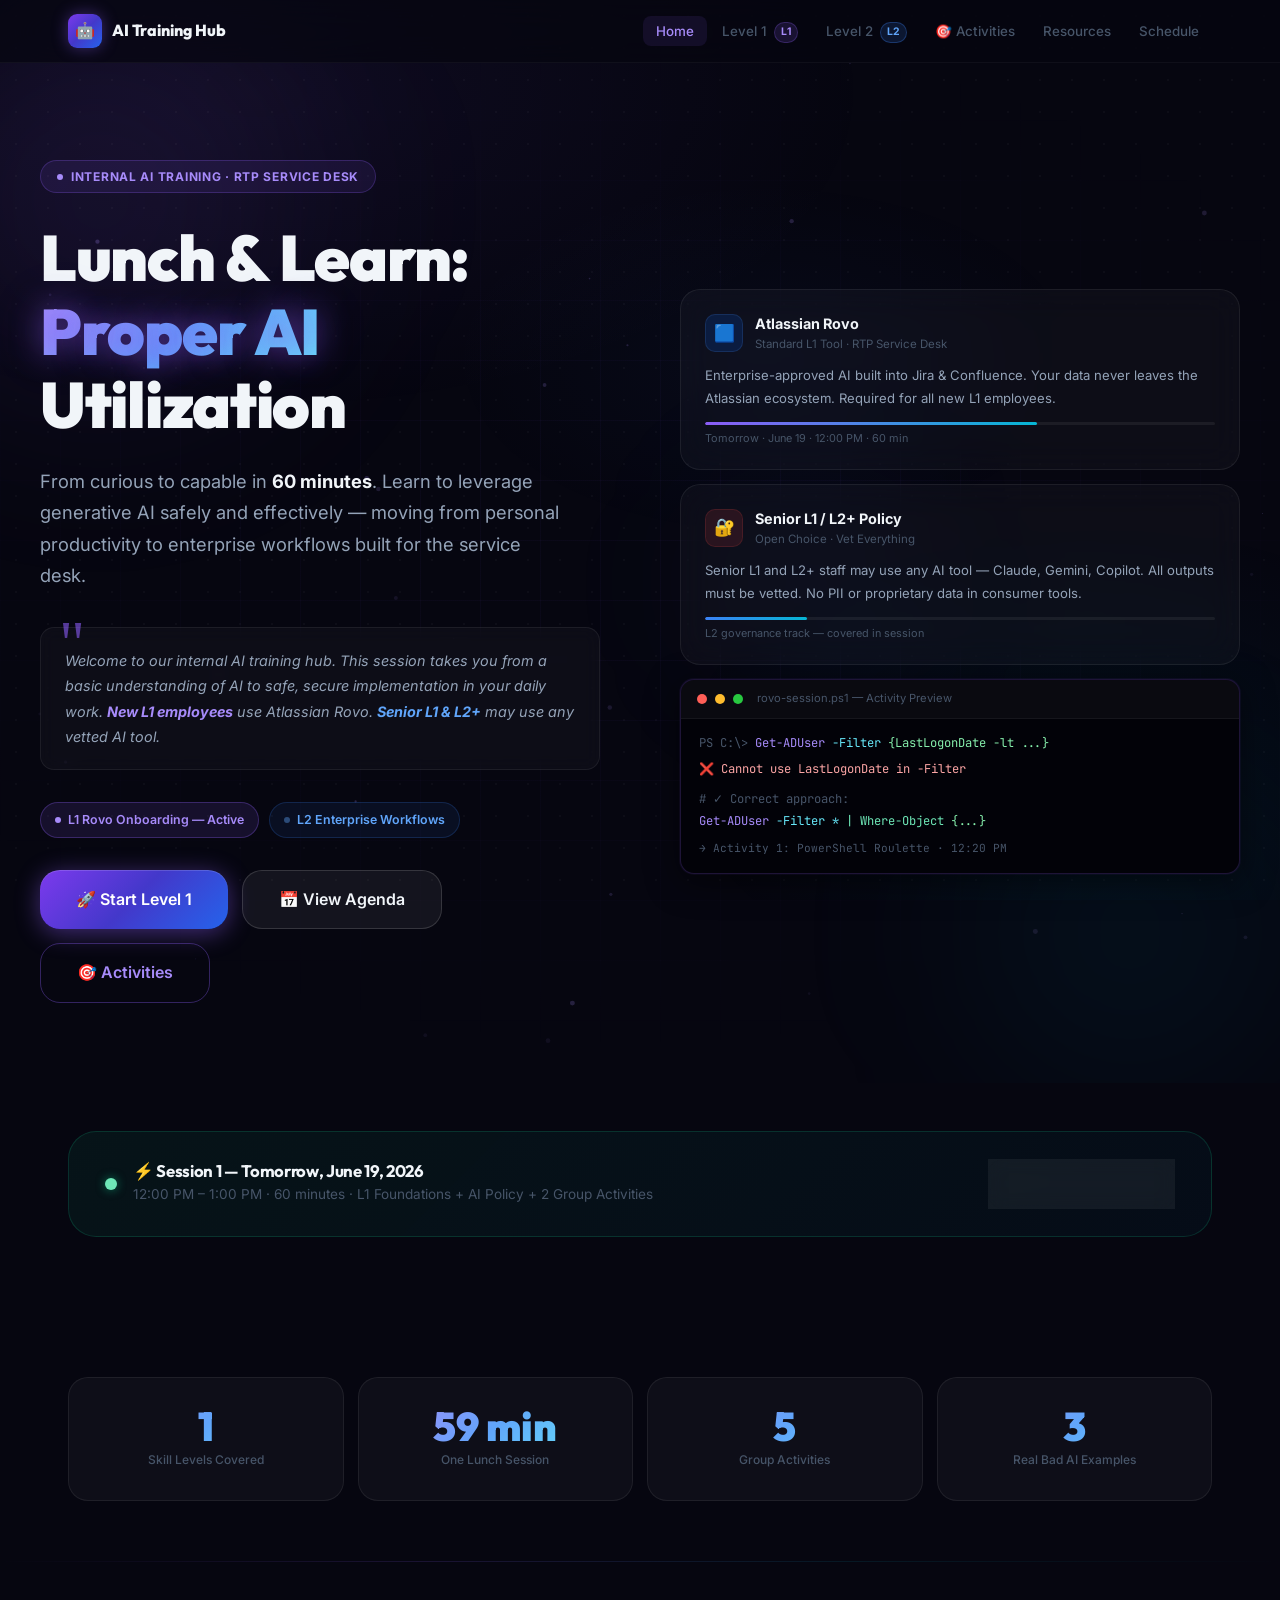
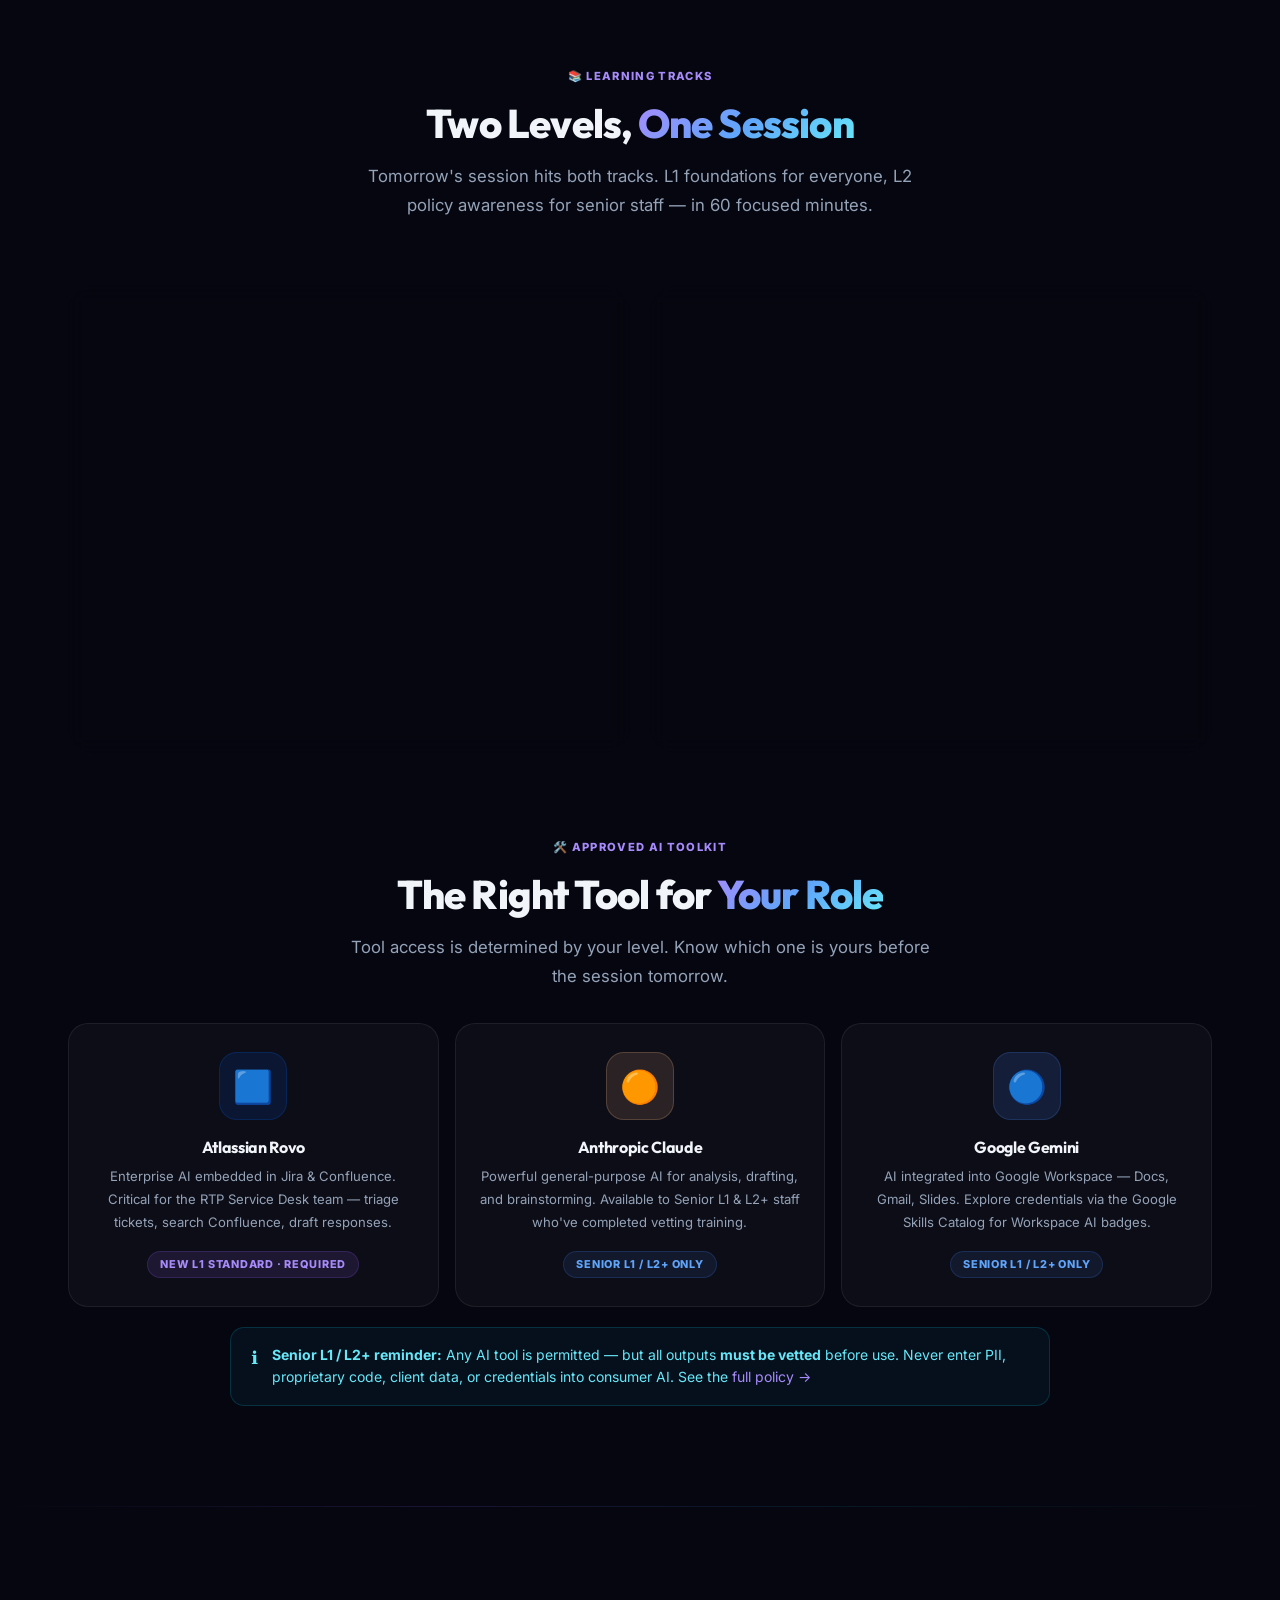
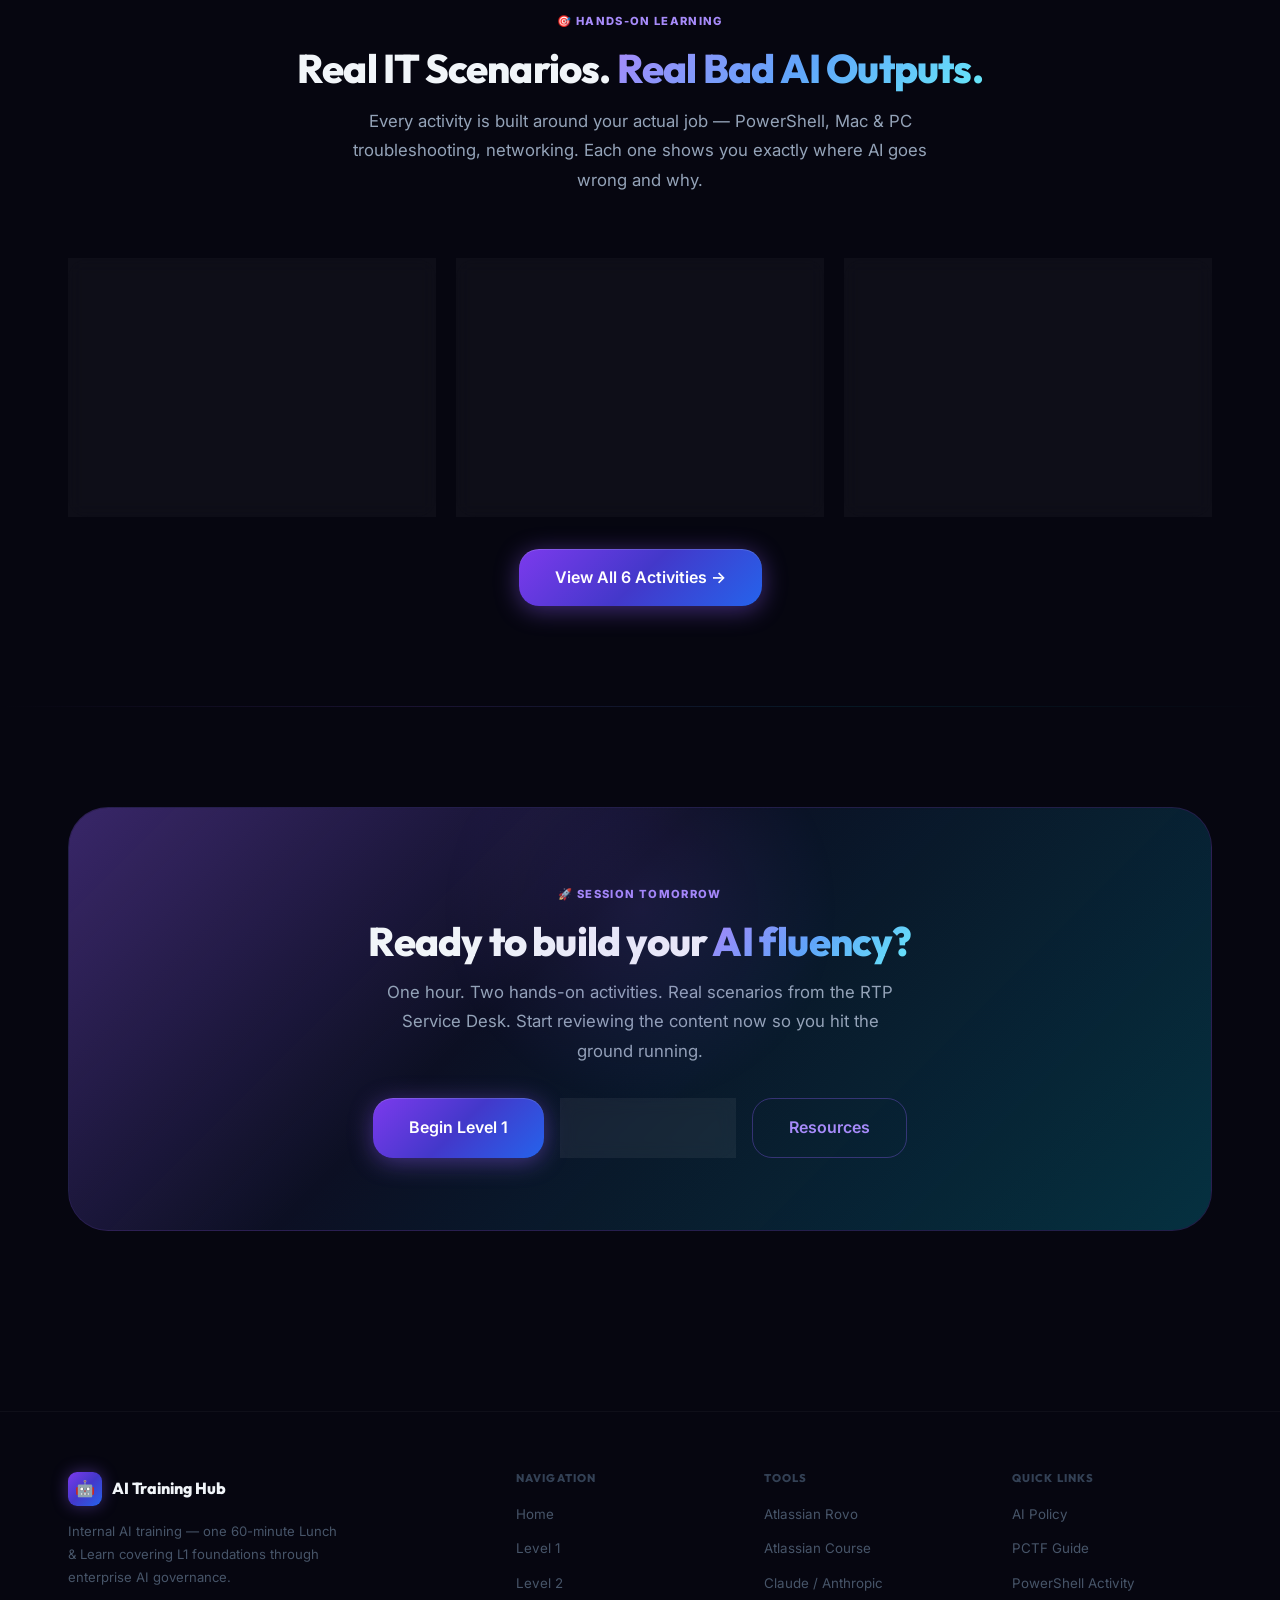
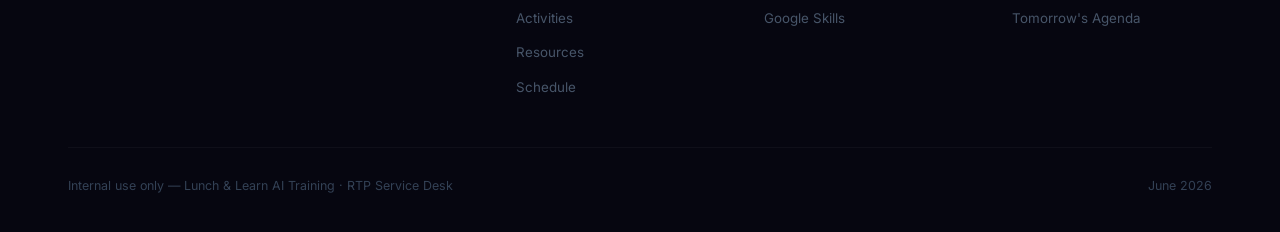
==== index.html @ 0767ace1 "Overhaul: premium dark theme, terminal blocks, orb animations, aligned to 1-hour session" ====
<!DOCTYPE html>
<html lang="en">
<head>
  <meta charset="UTF-8" />
  <meta name="viewport" content="width=device-width, initial-scale=1.0" />
  <title>Lunch & Learn: Proper AI Utilization — RTP Service Desk</title>
  <meta name="description" content="Internal AI training hub — from personal AI fluency to enterprise-grade workflows. Powered by Atlassian Rovo. One hour. Real skills." />
  <link rel="stylesheet" href="style.css" />
  <style>
    /* ── Home-only styles ─────────────────────────────────── */

    /* Level overview cards */
    .level-cards { display: grid; grid-template-columns: 1fr 1fr; gap: 20px; margin-bottom: 80px; }
    .level-card {
      border-radius: var(--radius-xl); padding: 40px 36px;
      border: 1px solid; position: relative; overflow: hidden;
      transition: var(--transition-slow);
      backdrop-filter: blur(10px);
    }
    .level-card:hover { transform: translateY(-6px); box-shadow: var(--shadow-md); }
    .level-card.l1 { background: linear-gradient(135deg, rgba(139,92,246,0.08) 0%, rgba(139,92,246,0.03) 100%); border-color: rgba(139,92,246,0.2); }
    .level-card.l2 { background: linear-gradient(135deg, rgba(59,130,246,0.08) 0%, rgba(6,182,212,0.03) 100%); border-color: rgba(59,130,246,0.2); }
    .level-card:hover.l1 { border-color: rgba(139,92,246,0.4); box-shadow: 0 20px 60px rgba(139,92,246,0.15); }
    .level-card:hover.l2 { border-color: rgba(59,130,246,0.4); box-shadow: 0 20px 60px rgba(59,130,246,0.12); }

    .level-num {
      position: absolute; top: 24px; right: 28px;
      font-family: 'Outfit', sans-serif; font-size: 6rem; font-weight: 900;
      line-height: 1; opacity: 0.04; letter-spacing: -0.05em;
    }
    .level-card-badge {
      font-size: 0.68rem; font-weight: 800; letter-spacing: 0.1em;
      text-transform: uppercase; padding: 4px 12px; border-radius: 999px;
      display: inline-block; margin-bottom: 18px;
    }
    .l1 .level-card-badge { background: rgba(139,92,246,0.15); color: var(--primary-light); border: 1px solid rgba(139,92,246,0.25); }
    .l2 .level-card-badge { background: rgba(59,130,246,0.15);  color: var(--secondary-light); border: 1px solid rgba(59,130,246,0.25); }
    .level-card h3 { font-size: 1.4rem; margin-bottom: 10px; }
    .level-card > p { font-size: 0.875rem; margin-bottom: 20px; }
    .level-card ul { list-style: none; display: flex; flex-direction: column; gap: 8px; margin-bottom: 28px; }
    .level-card ul li { font-size: 0.845rem; color: var(--text-secondary); display: flex; align-items: center; gap: 8px; }
    .level-card ul li::before { content: '›'; font-size: 14px; flex-shrink: 0; }
    .l1 ul li::before { color: var(--primary-light); }
    .l2 ul li::before { color: var(--secondary-light); }

    /* Tool showcase */
    .tool-showcase { display: grid; grid-template-columns: repeat(3,1fr); gap: 16px; margin-bottom: 20px; }
    .tool-card {
      background: rgba(255,255,255,0.03);
      border: 1px solid var(--border); border-radius: var(--radius-lg);
      padding: 28px 24px; text-align: center;
      transition: var(--transition-spring); position: relative; overflow: hidden;
      cursor: default;
    }
    .tool-card::after {
      content: ''; position: absolute; bottom: 0; left: 0; right: 0;
      height: 2px; opacity: 0; transition: opacity 0.3s;
    }
    .tool-card:hover { transform: translateY(-8px); border-color: rgba(255,255,255,0.12); }
    .tool-card:hover::after { opacity: 1; }
    .tool-card.rovo::after   { background: linear-gradient(90deg,#0052cc,#579dff); }
    .tool-card.rovo:hover    { box-shadow: 0 20px 50px rgba(0,82,204,0.2); }
    .tool-card.claude::after { background: linear-gradient(90deg,#d4a373,#f4a261); }
    .tool-card.claude:hover  { box-shadow: 0 20px 50px rgba(212,163,115,0.15); }
    .tool-card.google::after { background: linear-gradient(90deg,#4285f4,#34a853); }
    .tool-card.google:hover  { box-shadow: 0 20px 50px rgba(66,133,244,0.15); }

    .tool-icon {
      width: 68px; height: 68px; border-radius: 18px;
      margin: 0 auto 18px; display: flex; align-items: center;
      justify-content: center; font-size: 32px; transition: var(--transition-spring);
    }
    .tool-card:hover .tool-icon { transform: scale(1.1) rotate(-3deg); }
    .tool-icon.rovo   { background: rgba(0,82,204,0.15); border: 1px solid rgba(0,82,204,0.25); }
    .tool-icon.claude { background: rgba(212,163,115,0.15); border: 1px solid rgba(212,163,115,0.25); }
    .tool-icon.google { background: rgba(66,133,244,0.15); border: 1px solid rgba(66,133,244,0.2); }

    .tool-card h4 { font-size: 1rem; margin-bottom: 8px; }
    .tool-card > p { font-size: 0.82rem; margin-bottom: 16px; }
    .tool-who {
      font-size: 0.68rem; font-weight: 800; letter-spacing: 0.07em;
      text-transform: uppercase; padding: 4px 12px; border-radius: 999px;
      display: inline-block;
    }
    .who-l1     { background: rgba(139,92,246,0.12); color: var(--primary-light); border: 1px solid rgba(139,92,246,0.2); }
    .who-senior { background: rgba(59,130,246,0.1);  color: var(--secondary-light); border: 1px solid rgba(59,130,246,0.2); }

    /* CTA banner */
    .cta-banner {
      background: linear-gradient(135deg, rgba(139,92,246,0.12) 0%, rgba(59,130,246,0.08) 50%, rgba(6,182,212,0.06) 100%);
      border: 1px solid rgba(139,92,246,0.2);
      border-radius: var(--radius-2xl); padding: 72px 40px;
      text-align: center; position: relative; overflow: hidden;
    }
    .cta-banner::before {
      content: ''; position: absolute; inset: -1px; border-radius: inherit;
      background: linear-gradient(135deg, rgba(139,92,246,0.3), transparent 40%, rgba(6,182,212,0.2));
      z-index: -1;
    }
    .cta-banner::after {
      content: ''; position: absolute; top: -100px; left: 50%;
      transform: translateX(-50%);
      width: 400px; height: 400px;
      background: radial-gradient(circle, rgba(139,92,246,0.12) 0%, transparent 70%);
      border-radius: 50%; pointer-events: none;
    }
    .cta-banner h2 { margin-bottom: 14px; }
    .cta-banner p  { max-width: 520px; margin: 0 auto 32px; font-size: 1.05rem; }
    .cta-row { display: flex; gap: 16px; justify-content: center; flex-wrap: wrap; }

    /* Session countdown card */
    .session-banner {
      background: linear-gradient(135deg, rgba(16,185,129,0.08), rgba(6,182,212,0.04));
      border: 1px solid rgba(16,185,129,0.2);
      border-radius: var(--radius-xl); padding: 28px 36px;
      display: flex; align-items: center; justify-content: space-between;
      gap: 24px; flex-wrap: wrap; margin-bottom: 80px;
    }
    .session-banner-left { display: flex; align-items: center; gap: 16px; }
    .session-live-dot {
      width: 12px; height: 12px; border-radius: 50%; background: var(--green-light);
      flex-shrink: 0; animation: pulse 1.5s ease infinite;
      box-shadow: 0 0 10px rgba(16,185,129,0.6);
    }
    .session-banner h4 { font-size: 1.05rem; margin-bottom: 3px; }
    .session-banner p { margin: 0; font-size: 0.85rem; }

    @media (max-width:768px) {
      .level-cards { grid-template-columns: 1fr; }
      .tool-showcase { grid-template-columns: 1fr; }
      .cta-banner { padding: 48px 24px; }
      .session-banner { flex-direction: column; text-align: center; }
    }
  </style>
</head>
<body>

  <!-- ── Navigation ─────────────────────────────────────────── -->
  <nav class="navbar" id="navbar">
    <div class="nav-inner">
      <a href="index.html" class="nav-logo">
        <div class="nav-logo-icon">🤖</div>
        <span>AI Training Hub</span>
      </a>
      <ul class="nav-links" id="navLinks">
        <li><a href="index.html">Home</a></li>
        <li><a href="level1.html">Level 1 <span class="nav-badge">L1</span></a></li>
        <li><a href="level2.html">Level 2 <span class="nav-badge" style="background:rgba(59,130,246,0.15);border-color:rgba(59,130,246,0.3);color:var(--secondary-light)">L2</span></a></li>
        <li><a href="activities.html">🎯 Activities</a></li>
        <li><a href="resources.html">Resources</a></li>
        <li><a href="schedule.html">Schedule</a></li>
      </ul>
      <button class="nav-toggle" id="navToggle" aria-label="Toggle menu" aria-expanded="false">
        <span></span><span></span><span></span>
      </button>
    </div>
  </nav>

  <!-- ══════════════════════════════════════════════════════════ -->
  <!-- HERO                                                       -->
  <!-- ══════════════════════════════════════════════════════════ -->
  <section class="hero">
    <div class="hero-grid-bg"></div>
    <div class="orb orb-1"></div>
    <div class="orb orb-2"></div>
    <div class="orb orb-3"></div>
    <canvas id="particles" style="position:absolute;inset:0;width:100%;height:100%;opacity:0.5;pointer-events:none;z-index:0;"></canvas>

    <div class="container hero-content">
      <div class="hero-layout">

        <!-- Left Column -->
        <div>
          <div class="eyebrow">
            <span class="eyebrow-dot"></span>
            Internal AI Training · RTP Service Desk
          </div>

          <h1>
            Lunch &amp; Learn:<br>
            <span class="gradient-text text-glow">Proper AI</span><br>
            Utilization
          </h1>

          <p class="hero-subtitle">
            From curious to capable in <strong style="color:var(--text-primary);">60 minutes</strong>. Learn to leverage generative AI safely and effectively — moving from personal productivity to enterprise workflows built for the service desk.
          </p>

          <div class="hero-intro-card">
            <p>Welcome to our internal AI training hub. This session takes you from a basic understanding of AI to safe, secure implementation in your daily work. <strong style="color:var(--primary-light)">New L1 employees</strong> use Atlassian Rovo. <strong style="color:var(--secondary-light)">Senior L1 &amp; L2+</strong> may use any vetted AI tool.</p>
          </div>

          <div class="phase-row">
            <span class="phase-pill active"><span class="dot"></span> L1 Rovo Onboarding — Active</span>
            <span class="phase-pill upcoming"><span class="dot"></span> L2 Enterprise Workflows</span>
          </div>

          <div class="hero-ctas">
            <a href="level1.html" class="btn btn-primary btn-lg" id="btn-hero-l1">🚀 Start Level 1</a>
            <a href="schedule.html" class="btn btn-secondary btn-lg" id="btn-hero-sched">📅 View Agenda</a>
            <a href="activities.html" class="btn btn-outline btn-lg" id="btn-hero-acts">🎯 Activities</a>
          </div>
        </div>

        <!-- Right Column — floating data panels -->
        <div class="hero-panel">

          <div class="hero-panel-card">
            <div class="panel-header">
              <div class="panel-icon panel-icon-atl">🟦</div>
              <div>
                <div class="panel-title">Atlassian Rovo</div>
                <div class="panel-sub">Standard L1 Tool · RTP Service Desk</div>
              </div>
            </div>
            <p class="panel-body">Enterprise-approved AI built into Jira &amp; Confluence. Your data never leaves the Atlassian ecosystem. Required for all new L1 employees.</p>
            <div class="mini-progress"><div class="mini-progress-fill purple"></div></div>
            <div style="font-size:0.68rem;color:var(--text-muted);margin-top:5px;">Tomorrow · June 19 · 12:00 PM · 60 min</div>
          </div>

          <div class="hero-panel-card">
            <div class="panel-header">
              <div class="panel-icon panel-icon-lock">🔐</div>
              <div>
                <div class="panel-title">Senior L1 / L2+ Policy</div>
                <div class="panel-sub">Open Choice · Vet Everything</div>
              </div>
            </div>
            <p class="panel-body">Senior L1 and L2+ staff may use any AI tool — Claude, Gemini, Copilot. All outputs must be vetted. No PII or proprietary data in consumer tools.</p>
            <div class="mini-progress"><div class="mini-progress-fill blue"></div></div>
            <div style="font-size:0.68rem;color:var(--text-muted);margin-top:5px;">L2 governance track — covered in session</div>
          </div>

          <!-- Live Terminal Preview -->
          <div class="terminal">
            <div class="terminal-titlebar">
              <span class="terminal-dot red"></span>
              <span class="terminal-dot yellow"></span>
              <span class="terminal-dot green"></span>
              <span class="terminal-label">rovo-session.ps1 — Activity Preview</span>
            </div>
            <div class="terminal-body" style="font-size:0.76rem;padding:14px 18px;">
              <div><span class="t-prompt">PS C:\&gt; </span><span class="t-cmd">Get-ADUser</span> <span class="t-flag">-Filter</span> <span class="t-str">{LastLogonDate -lt ...}</span></div>
              <div style="margin-top:4px;"><span class="t-err">❌ Cannot use LastLogonDate in -Filter</span></div>
              <div style="margin-top:8px;"><span class="t-comment"># ✓ Correct approach:</span></div>
              <div><span class="t-cmd">Get-ADUser</span> <span class="t-flag">-Filter *</span> <span class="t-good">| Where-Object</span> <span class="t-str">{...}</span></div>
              <div style="margin-top:6px;color:var(--text-muted);font-size:0.7rem;">→ Activity 1: PowerShell Roulette · 12:20 PM</div>
            </div>
          </div>

        </div>
      </div>
    </div>
  </section>

  <!-- ── Session Banner ─────────────────────────────────────── -->
  <section style="padding: 48px 0 0;">
    <div class="container">
      <div class="session-banner animate-on-scroll">
        <div class="session-banner-left">
          <div class="session-live-dot"></div>
          <div>
            <h4>⚡ Session 1 — Tomorrow, June 19, 2026</h4>
            <p style="color:var(--text-muted);">12:00 PM – 1:00 PM · 60 minutes · L1 Foundations + AI Policy + 2 Group Activities</p>
          </div>
        </div>
        <a href="schedule.html" class="btn btn-secondary" id="btn-view-agenda">View Full Agenda →</a>
      </div>
    </div>
  </section>

  <!-- ── Stats ───────────────────────────────────────────────── -->
  <section class="section-sm">
    <div class="container">
      <div class="stats-row animate-on-scroll stagger">
        <div class="stat-item">
          <span class="stat-number" data-count="2" data-suffix="">2</span>
          <span class="stat-label">Skill Levels Covered</span>
        </div>
        <div class="stat-item">
          <span class="stat-number" data-count="60" data-suffix=" min">60 min</span>
          <span class="stat-label">One Lunch Session</span>
        </div>
        <div class="stat-item">
          <span class="stat-number" data-count="6" data-suffix="">6</span>
          <span class="stat-label">Group Activities</span>
        </div>
        <div class="stat-item">
          <span class="stat-number" data-count="4" data-suffix="">4</span>
          <span class="stat-label">Real Bad AI Examples</span>
        </div>
      </div>
    </div>
  </section>

  <div class="divider"></div>

  <!-- ── Level Overview ─────────────────────────────────────── -->
  <section class="section">
    <div class="container">
      <div class="section-header animate-on-scroll">
        <div class="eyebrow-sm">📚 Learning Tracks</div>
        <h2>Two Levels, <span class="gradient-text">One Session</span></h2>
        <p>Tomorrow's session hits both tracks. L1 foundations for everyone, L2 policy awareness for senior staff — in 60 focused minutes.</p>
      </div>

      <div class="level-cards animate-on-scroll stagger">
        <!-- L1 -->
        <div class="level-card l1">
          <div class="level-num">L1</div>
          <span class="level-card-badge">Foundations</span>
          <h3>Personal Fluency</h3>
          <p>Build personal comfort with AI, understand the technology, and develop core prompting skills using <strong style="color:var(--primary-light);">Atlassian Rovo</strong> — the enterprise standard for all new L1 employees.</p>
          <ul>
            <li>What is an LLM &amp; how hallucinations happen</li>
            <li>Data privacy: personal vs. company data rules</li>
            <li>Getting started with Atlassian Rovo in Jira</li>
            <li>PCTF prompt engineering framework</li>
            <li>Group activities: PowerShell audit + Mac/PC trap</li>
          </ul>
          <a href="level1.html" class="btn btn-outline btn-sm" id="btn-l1-card">Explore Level 1 →</a>
        </div>

        <!-- L2 -->
        <div class="level-card l2">
          <div class="level-num">L2</div>
          <span class="level-card-badge" style="background:rgba(59,130,246,0.15);color:var(--secondary-light);border-color:rgba(59,130,246,0.25);">Application</span>
          <h3>Professional Integration</h3>
          <p>Move from personal use to enterprise application. Senior L1 &amp; L2+ staff may use <strong style="color:var(--secondary-light);">any vetted AI tool</strong> — with strict governance on what data goes where.</p>
          <ul>
            <li>AI usage policy — the two-tier system</li>
            <li>Enterprise vs. consumer AI data protection</li>
            <li>Google Workspace AI (Gemini) integration</li>
            <li>Atlassian AI beyond Rovo: advanced workflows</li>
            <li>Secure code review &amp; documentation automation</li>
          </ul>
          <a href="level2.html" class="btn btn-sm" id="btn-l2-card" style="background:rgba(59,130,246,0.12);border:1px solid rgba(59,130,246,0.25);color:var(--secondary-light);border-radius:var(--radius-sm);display:inline-flex;align-items:center;gap:6px;padding:8px 16px;font-size:0.8rem;font-weight:600;text-decoration:none;transition:var(--transition);">Explore Level 2 →</a>
        </div>
      </div>

      <!-- ── Tool Showcase ──────────────────────────────────── -->
      <div class="section-header animate-on-scroll" style="margin-bottom:32px;">
        <div class="eyebrow-sm">🛠️ Approved AI Toolkit</div>
        <h2>The Right Tool for <span class="gradient-text">Your Role</span></h2>
        <p>Tool access is determined by your level. Know which one is yours before the session tomorrow.</p>
      </div>

      <div class="tool-showcase animate-on-scroll stagger">
        <div class="tool-card rovo">
          <div class="tool-icon rovo">🟦</div>
          <h4>Atlassian Rovo</h4>
          <p>Enterprise AI embedded in Jira &amp; Confluence. Critical for the RTP Service Desk team — triage tickets, search Confluence, draft responses.</p>
          <span class="tool-who who-l1">New L1 Standard · Required</span>
        </div>
        <div class="tool-card claude">
          <div class="tool-icon claude">🟠</div>
          <h4>Anthropic Claude</h4>
          <p>Powerful general-purpose AI for analysis, drafting, and brainstorming. Available to Senior L1 &amp; L2+ staff who've completed vetting training.</p>
          <span class="tool-who who-senior">Senior L1 / L2+ Only</span>
        </div>
        <div class="tool-card google">
          <div class="tool-icon google">🔵</div>
          <h4>Google Gemini</h4>
          <p>AI integrated into Google Workspace — Docs, Gmail, Slides. Explore credentials via the Google Skills Catalog for Workspace AI badges.</p>
          <span class="tool-who who-senior">Senior L1 / L2+ Only</span>
        </div>
      </div>

      <div class="callout callout-info animate-on-scroll" style="max-width:820px;margin:20px auto 0;">
        <span class="callout-icon">ℹ️</span>
        <span><strong>Senior L1 / L2+ reminder:</strong> Any AI tool is permitted — but all outputs <strong>must be vetted</strong> before use. Never enter PII, proprietary code, client data, or credentials into consumer AI. See the <a href="level2.html#policy">full policy →</a></span>
      </div>
    </div>
  </section>

  <div class="divider"></div>

  <!-- ── Activities Preview ─────────────────────────────────── -->
  <section class="section">
    <div class="container">
      <div class="section-header animate-on-scroll">
        <div class="eyebrow-sm">🎯 Hands-On Learning</div>
        <h2>Real IT Scenarios. <span class="gradient-text">Real Bad AI Outputs.</span></h2>
        <p>Every activity is built around your actual job — PowerShell, Mac &amp; PC troubleshooting, networking. Each one shows you exactly where AI goes wrong and why.</p>
      </div>

      <div class="grid-3 animate-on-scroll stagger" style="margin-bottom:32px;">
        <div class="card">
          <div style="font-size:2rem;margin-bottom:14px;">💻</div>
          <div class="module-tag tag-purple" style="margin-bottom:10px;">PowerShell</div>
          <h4>PowerShell Roulette</h4>
          <p style="font-size:0.83rem;margin-top:8px;">AI writes an AD script with 3 critical bugs. Your group finds them before it hits production.</p>
        </div>
        <div class="card">
          <div style="font-size:2rem;margin-bottom:14px;">🍎💻</div>
          <div class="module-tag tag-blue" style="margin-bottom:10px;">Mac / PC</div>
          <h4>The Platform Trap</h4>
          <p style="font-size:0.83rem;margin-top:8px;">AI gives SMC reset instructions for an M2 Mac where SMC doesn't exist. Catch it before you send it to a user.</p>
        </div>
        <div class="card">
          <div style="font-size:2rem;margin-bottom:14px;">🌐</div>
          <div class="module-tag tag-cyan" style="margin-bottom:10px;">Networking</div>
          <h4>Network Ghost</h4>
          <p style="font-size:0.83rem;margin-top:8px;">AI fabricates a DNS server IP (157.58.0.0). Deploy it and you break production. Find it first.</p>
        </div>
      </div>

      <div style="text-align:center;">
        <a href="activities.html" class="btn btn-primary btn-lg" id="btn-all-acts">View All 6 Activities →</a>
      </div>
    </div>
  </section>

  <div class="divider"></div>

  <!-- ── CTA ────────────────────────────────────────────────── -->
  <section class="section">
    <div class="container">
      <div class="cta-banner animate-on-scroll">
        <div class="eyebrow-sm" style="justify-content:center;">🚀 Session Tomorrow</div>
        <h2>Ready to build your <span class="gradient-text">AI fluency?</span></h2>
        <p>One hour. Two hands-on activities. Real scenarios from the RTP Service Desk. Start reviewing the content now so you hit the ground running.</p>
        <div class="cta-row">
          <a href="level1.html" class="btn btn-primary btn-lg" id="btn-cta-l1">Begin Level 1</a>
          <a href="schedule.html" class="btn btn-secondary btn-lg" id="btn-cta-sched">View Agenda</a>
          <a href="resources.html" class="btn btn-outline btn-lg" id="btn-cta-res">Resources</a>
        </div>
      </div>
    </div>
  </section>

  <!-- ── Footer ─────────────────────────────────────────────── -->
  <footer class="footer">
    <div class="container">
      <div class="footer-inner">
        <div class="footer-brand">
          <div class="nav-logo" style="display:inline-flex;">
            <div class="nav-logo-icon">🤖</div><span>AI Training Hub</span>
          </div>
          <p>Internal AI training — one 60-minute Lunch &amp; Learn covering L1 foundations through enterprise AI governance.</p>
        </div>
        <div class="footer-col">
          <h5>Navigation</h5>
          <ul>
            <li><a href="index.html">Home</a></li>
            <li><a href="level1.html">Level 1</a></li>
            <li><a href="level2.html">Level 2</a></li>
            <li><a href="activities.html">Activities</a></li>
            <li><a href="resources.html">Resources</a></li>
            <li><a href="schedule.html">Schedule</a></li>
          </ul>
        </div>
        <div class="footer-col">
          <h5>Tools</h5>
          <ul>
            <li><a href="https://www.atlassian.com/rovo" target="_blank" rel="noopener">Atlassian Rovo</a></li>
            <li><a href="https://community.atlassian.com/learning/team-training/course:15697742" target="_blank" rel="noopener">Atlassian Course</a></li>
            <li><a href="https://www.anthropic.com/learn" target="_blank" rel="noopener">Claude / Anthropic</a></li>
            <li><a href="https://www.skills.google/catalog" target="_blank" rel="noopener">Google Skills</a></li>
          </ul>
        </div>
        <div class="footer-col">
          <h5>Quick Links</h5>
          <ul>
            <li><a href="level2.html#policy">AI Policy</a></li>
            <li><a href="level1.html#prompting">PCTF Guide</a></li>
            <li><a href="activities.html#act1">PowerShell Activity</a></li>
            <li><a href="schedule.html">Tomorrow's Agenda</a></li>
          </ul>
        </div>
      </div>
      <div class="footer-bottom">
        <span>Internal use only — Lunch &amp; Learn AI Training · RTP Service Desk</span>
        <span>June 2026</span>
      </div>
    </div>
  </footer>

  <script src="app.js"></script>
</body>
</html>
---- style.css ----
/* ============================================================
   AI TRAINING HUB — Premium Design System v2
   High-tech dark theme · Glassmorphism · Neon accents
   ============================================================ */

@import url('https://fonts.googleapis.com/css2?family=Inter:wght@300;400;500;600;700;800;900&family=Outfit:wght@300;400;600;700;800;900&family=JetBrains+Mono:wght@400;500;600&display=swap');

/* ── CSS Variables ─────────────────────────────────────────── */
:root {
  --bg-base:         #060610;
  --bg-surface:      #0a0a1a;
  --bg-elevated:     #0f0f22;
  --bg-card:         rgba(255,255,255,0.035);
  --bg-card-hover:   rgba(255,255,255,0.065);
  --bg-glass:        rgba(10,10,30,0.6);

  --border:          rgba(255,255,255,0.07);
  --border-subtle:   rgba(255,255,255,0.04);
  --border-bright:   rgba(255,255,255,0.14);

  --primary:         #8b5cf6;
  --primary-dim:     #6d28d9;
  --primary-light:   #a78bfa;
  --primary-glow:    rgba(139,92,246,0.35);
  --primary-glow-sm: rgba(139,92,246,0.15);

  --secondary:       #3b82f6;
  --secondary-light: #60a5fa;
  --secondary-glow:  rgba(59,130,246,0.3);

  --accent:          #06b6d4;
  --accent-light:    #67e8f9;
  --accent-glow:     rgba(6,182,212,0.3);

  --green:           #10b981;
  --green-light:     #6ee7b7;
  --green-glow:      rgba(16,185,129,0.3);

  --amber:           #f59e0b;
  --amber-light:     #fcd34d;
  --red-light:       #fca5a5;

  --atlassian:       #0052cc;
  --atlassian-light: #579dff;
  --atlassian-glow:  rgba(0,82,204,0.3);

  --text-primary:    #f1f5f9;
  --text-secondary:  #94a3b8;
  --text-muted:      #475569;
  --text-dim:        #334155;

  --gradient-hero:   radial-gradient(ellipse at 30% 50%, #1a0a3e 0%, #060610 60%),
                     radial-gradient(ellipse at 80% 20%, #0a1628 0%, transparent 60%);
  --gradient-primary: linear-gradient(135deg, #8b5cf6 0%, #6d28d9 100%);
  --gradient-cta:    linear-gradient(135deg, #7c3aed 0%, #4338ca 50%, #2563eb 100%);
  --gradient-text:   linear-gradient(135deg, #a78bfa 0%, #60a5fa 50%, #67e8f9 100%);
  --gradient-card:   linear-gradient(135deg, rgba(139,92,246,0.06) 0%, rgba(6,182,212,0.03) 100%);
  --gradient-atl:    linear-gradient(135deg, rgba(0,82,204,0.15) 0%, rgba(87,157,255,0.05) 100%);

  --radius-xs:  4px;
  --radius-sm:  8px;
  --radius-md:  14px;
  --radius-lg:  20px;
  --radius-xl:  28px;
  --radius-2xl: 40px;

  --shadow-sm:   0 2px 8px rgba(0,0,0,0.4);
  --shadow-md:   0 8px 32px rgba(0,0,0,0.5);
  --shadow-lg:   0 24px 64px rgba(0,0,0,0.6);
  --shadow-glow-sm: 0 0 20px rgba(139,92,246,0.2);
  --shadow-glow:    0 0 40px rgba(139,92,246,0.25);
  --shadow-glow-lg: 0 0 80px rgba(139,92,246,0.2);

  --transition:      all 0.2s cubic-bezier(0.4,0,0.2,1);
  --transition-slow: all 0.4s cubic-bezier(0.4,0,0.2,1);
  --transition-spring: all 0.5s cubic-bezier(0.34,1.56,0.64,1);
}

/* ── Reset ──────────────────────────────────────────────────── */
*, *::before, *::after { box-sizing: border-box; margin: 0; padding: 0; }
html { scroll-behavior: smooth; font-size: 16px; }
body {
  font-family: 'Inter', system-ui, sans-serif;
  background-color: var(--bg-base);
  color: var(--text-primary);
  line-height: 1.6;
  min-height: 100vh;
  overflow-x: hidden;
  -webkit-font-smoothing: antialiased;
}

/* ── Global background ──────────────────────────────────────── */
body::before {
  content: '';
  position: fixed; inset: 0;
  background:
    radial-gradient(ellipse 80% 60% at 20% 10%, rgba(139,92,246,0.07) 0%, transparent 60%),
    radial-gradient(ellipse 60% 50% at 85% 85%, rgba(6,182,212,0.05) 0%, transparent 55%),
    radial-gradient(ellipse 50% 40% at 60% 40%, rgba(59,130,246,0.04) 0%, transparent 50%);
  pointer-events: none;
  z-index: 0;
  animation: ambientPulse 15s ease-in-out infinite alternate;
}

@keyframes ambientPulse {
  0%   { opacity: 0.8; transform: scale(1); }
  100% { opacity: 1;   transform: scale(1.05); }
}

/* Dot grid overlay */
body::after {
  content: '';
  position: fixed; inset: 0;
  background-image: radial-gradient(rgba(255,255,255,0.03) 1px, transparent 1px);
  background-size: 32px 32px;
  pointer-events: none;
  z-index: 0;
}

/* ── Typography ─────────────────────────────────────────────── */
h1,h2,h3,h4,h5 { font-family: 'Outfit', sans-serif; line-height: 1.15; letter-spacing: -0.02em; }
h1 { font-size: clamp(2.4rem, 5.5vw, 4rem); font-weight: 900; }
h2 { font-size: clamp(1.6rem, 3.5vw, 2.5rem); font-weight: 800; }
h3 { font-size: clamp(1.15rem, 2vw, 1.5rem); font-weight: 700; }
h4 { font-size: 1.05rem; font-weight: 700; }
h5 { font-size: 0.85rem; font-weight: 700; }
p  { color: var(--text-secondary); line-height: 1.75; }
a  { color: var(--primary-light); text-decoration: none; transition: var(--transition); }
a:hover { color: var(--accent-light); }
code { font-family: 'JetBrains Mono', monospace; font-size: 0.85em; }

.gradient-text {
  background: var(--gradient-text);
  -webkit-background-clip: text;
  -webkit-text-fill-color: transparent;
  background-clip: text;
}

.text-glow {
  text-shadow: 0 0 30px rgba(139,92,246,0.5), 0 0 60px rgba(139,92,246,0.2);
}

/* ── Layout ─────────────────────────────────────────────────── */
.container { max-width: 1200px; margin: 0 auto; padding: 0 28px; position: relative; z-index: 1; }
.section { padding: 100px 0; }
.section-sm { padding: 60px 0; }

/* ── Glassmorphism ──────────────────────────────────────────── */
.glass {
  background: var(--bg-glass);
  backdrop-filter: blur(20px);
  -webkit-backdrop-filter: blur(20px);
  border: 1px solid var(--border);
}

/* ── Animated gradient border ───────────────────────────────── */
.gradient-border {
  position: relative;
  background: var(--bg-card);
  border-radius: var(--radius-lg);
}
.gradient-border::before {
  content: '';
  position: absolute; inset: -1px;
  border-radius: inherit;
  background: linear-gradient(135deg, rgba(139,92,246,0.4), rgba(6,182,212,0.2), rgba(59,130,246,0.3));
  z-index: -1;
  opacity: 0;
  transition: opacity 0.3s ease;
}
.gradient-border:hover::before { opacity: 1; }

/* ── Navigation ─────────────────────────────────────────────── */
.navbar {
  position: fixed; top: 0; left: 0; right: 0; z-index: 1000;
  padding: 0;
  background: rgba(6,6,16,0.7);
  backdrop-filter: blur(24px);
  -webkit-backdrop-filter: blur(24px);
  border-bottom: 1px solid var(--border-subtle);
  transition: var(--transition);
}
.navbar.scrolled {
  background: rgba(6,6,16,0.92);
  border-bottom-color: rgba(139,92,246,0.15);
  box-shadow: 0 4px 40px rgba(0,0,0,0.6), 0 0 0 1px rgba(139,92,246,0.05);
}
.nav-inner {
  display: flex; align-items: center; justify-content: space-between;
  padding: 14px 28px; max-width: 1200px; margin: 0 auto;
}
.nav-logo {
  display: flex; align-items: center; gap: 10px;
  font-family: 'Outfit', sans-serif; font-weight: 800; font-size: 1rem;
  color: var(--text-primary); text-decoration: none;
}
.nav-logo-icon {
  width: 34px; height: 34px;
  background: var(--gradient-cta);
  border-radius: 9px;
  display: flex; align-items: center; justify-content: center;
  font-size: 16px; flex-shrink: 0;
  box-shadow: 0 0 16px rgba(139,92,246,0.4);
}
.nav-links { display: flex; align-items: center; gap: 2px; list-style: none; }
.nav-links a {
  padding: 7px 13px; border-radius: var(--radius-sm);
  color: var(--text-muted); font-size: 0.835rem; font-weight: 500;
  transition: var(--transition); white-space: nowrap;
}
.nav-links a:hover { color: var(--text-primary); background: rgba(255,255,255,0.05); }
.nav-links a.active { color: var(--primary-light); background: rgba(139,92,246,0.1); }
.nav-badge {
  display: inline-flex; align-items: center;
  background: rgba(139,92,246,0.15); border: 1px solid rgba(139,92,246,0.25);
  color: var(--primary-light); font-size: 0.65rem; font-weight: 700;
  padding: 1px 6px; border-radius: 999px; vertical-align: middle; margin-left: 3px;
}
.nav-toggle {
  display: none; flex-direction: column; gap: 5px;
  cursor: pointer; padding: 4px; background: none; border: none;
}
.nav-toggle span { display: block; width: 22px; height: 2px; background: var(--text-muted); border-radius: 2px; transition: var(--transition); }

/* ── Buttons ─────────────────────────────────────────────────── */
.btn {
  display: inline-flex; align-items: center; gap: 8px;
  padding: 12px 24px; border-radius: var(--radius-md);
  font-family: 'Inter', sans-serif; font-size: 0.875rem; font-weight: 600;
  cursor: pointer; transition: var(--transition-spring); border: none;
  text-decoration: none; white-space: nowrap; position: relative; overflow: hidden;
}
.btn::after {
  content: ''; position: absolute; inset: 0;
  background: linear-gradient(135deg, rgba(255,255,255,0.1), transparent);
  opacity: 0; transition: opacity 0.2s;
}
.btn:hover::after { opacity: 1; }

.btn-primary {
  background: var(--gradient-cta); color: #fff;
  box-shadow: 0 4px 24px rgba(139,92,246,0.45), inset 0 1px 0 rgba(255,255,255,0.15);
}
.btn-primary:hover {
  transform: translateY(-2px) scale(1.02);
  box-shadow: 0 8px 40px rgba(139,92,246,0.55), inset 0 1px 0 rgba(255,255,255,0.2);
  color: #fff;
}

.btn-secondary {
  background: rgba(255,255,255,0.06); color: var(--text-primary);
  border: 1px solid var(--border-bright); backdrop-filter: blur(8px);
}
.btn-secondary:hover {
  background: rgba(255,255,255,0.1); border-color: rgba(139,92,246,0.4);
  transform: translateY(-2px); color: var(--text-primary);
  box-shadow: var(--shadow-glow-sm);
}

.btn-outline {
  background: transparent; color: var(--primary-light);
  border: 1px solid rgba(139,92,246,0.35);
}
.btn-outline:hover {
  background: rgba(139,92,246,0.1); color: var(--primary-light);
  transform: translateY(-2px); box-shadow: var(--shadow-glow-sm);
}

.btn-atlassian {
  background: linear-gradient(135deg, #0052cc, #1565c0);
  color: #fff; box-shadow: 0 4px 24px rgba(0,82,204,0.45);
}
.btn-atlassian:hover {
  transform: translateY(-2px) scale(1.02);
  box-shadow: 0 8px 40px rgba(0,82,204,0.55); color: #fff;
}

.btn-sm { padding: 8px 16px; font-size: 0.8rem; border-radius: var(--radius-sm); }
.btn-lg { padding: 16px 36px; font-size: 1rem; border-radius: var(--radius-lg); }

/* Shimmer effect on btn-primary */
.btn-primary::before {
  content: ''; position: absolute;
  top: 0; left: -100%; width: 60%; height: 100%;
  background: linear-gradient(90deg, transparent, rgba(255,255,255,0.12), transparent);
  transition: left 0.5s ease;
}
.btn-primary:hover::before { left: 150%; }

/* ── Cards ───────────────────────────────────────────────────── */
.card {
  background: var(--bg-card);
  border: 1px solid var(--border);
  border-radius: var(--radius-lg);
  padding: 28px;
  transition: var(--transition-slow);
  position: relative; overflow: hidden;
  backdrop-filter: blur(8px);
}
.card::before {
  content: ''; position: absolute; inset: 0;
  background: var(--gradient-card); opacity: 0; transition: opacity 0.3s;
}
.card:hover {
  border-color: rgba(139,92,246,0.25);
  transform: translateY(-5px);
  box-shadow: var(--shadow-md), var(--shadow-glow-sm);
  background: var(--bg-card-hover);
}
.card:hover::before { opacity: 1; }

/* ── Glow utilities ─────────────────────────────────────────── */
.glow-purple { box-shadow: var(--shadow-glow); }
.glow-cyan   { box-shadow: 0 0 40px var(--accent-glow); }
.glow-green  { box-shadow: 0 0 40px var(--green-glow); }

/* ── Hero ────────────────────────────────────────────────────── */
.hero {
  min-height: 100vh; display: flex; align-items: center;
  padding-top: 80px; position: relative; overflow: hidden;
}

/* Grid lines for hero */
.hero-grid-bg {
  position: absolute; inset: 0; pointer-events: none;
  background-image:
    linear-gradient(rgba(139,92,246,0.04) 1px, transparent 1px),
    linear-gradient(90deg, rgba(139,92,246,0.04) 1px, transparent 1px);
  background-size: 60px 60px;
  mask-image: radial-gradient(ellipse 80% 60% at 50% 50%, black 20%, transparent 80%);
}

/* Floating orbs */
.orb {
  position: absolute; border-radius: 50%;
  filter: blur(80px); pointer-events: none; z-index: 0;
}
.orb-1 {
  width: 600px; height: 600px;
  background: radial-gradient(circle, rgba(139,92,246,0.12) 0%, transparent 70%);
  top: -100px; left: -200px;
  animation: orbFloat1 20s ease-in-out infinite;
}
.orb-2 {
  width: 500px; height: 500px;
  background: radial-gradient(circle, rgba(6,182,212,0.08) 0%, transparent 70%);
  bottom: -100px; right: -100px;
  animation: orbFloat2 25s ease-in-out infinite;
}
.orb-3 {
  width: 300px; height: 300px;
  background: radial-gradient(circle, rgba(59,130,246,0.07) 0%, transparent 70%);
  top: 40%; right: 25%;
  animation: orbFloat3 18s ease-in-out infinite;
}

@keyframes orbFloat1 {
  0%,100% { transform: translate(0,0) scale(1); }
  33%      { transform: translate(40px,30px) scale(1.05); }
  66%      { transform: translate(-20px,50px) scale(0.97); }
}
@keyframes orbFloat2 {
  0%,100% { transform: translate(0,0) scale(1); }
  50%      { transform: translate(-50px,-40px) scale(1.08); }
}
@keyframes orbFloat3 {
  0%,100% { transform: translate(0,0); }
  50%      { transform: translate(30px,-20px); }
}

.hero-content { padding: 80px 0; position: relative; z-index: 2; }
.hero-layout { display: grid; grid-template-columns: 1fr 1fr; gap: 80px; align-items: center; }

/* Eyebrow badge */
.eyebrow {
  display: inline-flex; align-items: center; gap: 8px;
  background: rgba(139,92,246,0.1);
  border: 1px solid rgba(139,92,246,0.25);
  border-radius: 999px; padding: 6px 16px;
  font-size: 0.75rem; font-weight: 700; letter-spacing: 0.06em;
  text-transform: uppercase; color: var(--primary-light);
  margin-bottom: 28px;
  animation: fadeInDown 0.5s ease both;
}
.eyebrow-dot {
  width: 6px; height: 6px; border-radius: 50%;
  background: var(--primary-light);
  animation: pulse 2s ease infinite;
}

@keyframes pulse {
  0%,100% { opacity: 1; transform: scale(1); }
  50%      { opacity: 0.4; transform: scale(0.7); }
}

.hero h1 { margin-bottom: 24px; animation: fadeInDown 0.5s 0.1s ease both; }
.hero-subtitle {
  font-size: 1.15rem; color: var(--text-secondary);
  margin-bottom: 36px; max-width: 520px; line-height: 1.7;
  animation: fadeInDown 0.5s 0.2s ease both;
}

.hero-intro-card {
  background: rgba(255,255,255,0.03);
  border: 1px solid var(--border);
  border-radius: var(--radius-md);
  padding: 20px 24px; margin-bottom: 32px;
  position: relative;
  animation: fadeInDown 0.5s 0.25s ease both;
  backdrop-filter: blur(8px);
}
.hero-intro-card::before {
  content: '"';
  position: absolute; top: -16px; left: 18px;
  font-size: 4rem; color: var(--primary);
  font-family: Georgia, serif; line-height: 1; opacity: 0.6;
}
.hero-intro-card p { font-size: 0.9rem; font-style: italic; margin: 0; }

.phase-row { display: flex; gap: 10px; flex-wrap: wrap; margin-bottom: 32px; animation: fadeInDown 0.5s 0.3s ease both; }
.phase-pill {
  display: flex; align-items: center; gap: 7px;
  padding: 7px 14px; border-radius: 999px;
  font-size: 0.775rem; font-weight: 600; border: 1px solid;
}
.phase-pill.active  { background: rgba(139,92,246,0.12); border-color: rgba(139,92,246,0.3); color: var(--primary-light); }
.phase-pill.upcoming{ background: rgba(59,130,246,0.08); border-color: rgba(59,130,246,0.2); color: var(--secondary-light); }
.phase-pill .dot { width: 6px; height: 6px; border-radius: 50%; }
.phase-pill.active .dot { background: var(--primary-light); animation: pulse 2s infinite; }
.phase-pill.upcoming .dot { background: var(--secondary-light); opacity: 0.4; }

.hero-ctas { display: flex; gap: 14px; flex-wrap: wrap; animation: fadeInUp 0.5s 0.35s ease both; }

/* ── Hero Visual Panel ──────────────────────────────────────── */
.hero-panel { display: flex; flex-direction: column; gap: 14px; animation: fadeInRight 0.7s 0.2s ease both; }

.hero-panel-card {
  background: rgba(255,255,255,0.03);
  border: 1px solid var(--border);
  border-radius: var(--radius-lg);
  padding: 22px 24px;
  backdrop-filter: blur(16px);
  transition: var(--transition-slow);
  position: relative; overflow: hidden;
}
.hero-panel-card::before {
  content: ''; position: absolute;
  inset: -1px; border-radius: inherit;
  background: linear-gradient(135deg, rgba(139,92,246,0.3), rgba(6,182,212,0.15));
  opacity: 0; transition: opacity 0.3s;
  z-index: -1;
}
.hero-panel-card:hover { transform: translateX(-6px); }
.hero-panel-card:hover::before { opacity: 1; }

.panel-header { display: flex; align-items: center; gap: 12px; margin-bottom: 10px; }
.panel-icon {
  width: 38px; height: 38px; border-radius: 10px;
  display: flex; align-items: center; justify-content: center;
  font-size: 17px; flex-shrink: 0;
}
.panel-icon-atl  { background: rgba(0,82,204,0.2); border: 1px solid rgba(87,157,255,0.15); }
.panel-icon-lock { background: rgba(239,68,68,0.12); border: 1px solid rgba(239,68,68,0.15); }
.panel-icon-cal  { background: rgba(16,185,129,0.15); border: 1px solid rgba(16,185,129,0.15); }
.panel-title { font-weight: 700; font-size: 0.9rem; }
.panel-sub   { font-size: 0.72rem; color: var(--text-muted); }
.panel-body  { font-size: 0.82rem; color: var(--text-secondary); }

.mini-progress { height: 3px; background: rgba(255,255,255,0.06); border-radius: 999px; margin-top: 12px; overflow: hidden; }
.mini-progress-fill { height: 100%; border-radius: 999px; animation: progressGrow 1.4s 0.8s ease both; }
.mini-progress-fill.purple { background: linear-gradient(90deg, var(--primary), var(--accent)); width: 65%; }
.mini-progress-fill.blue   { background: linear-gradient(90deg, var(--secondary), var(--accent)); width: 20%; }

@keyframes progressGrow { from { width: 0; } }

/* ── Stats ───────────────────────────────────────────────────── */
.stats-row {
  display: grid; grid-template-columns: repeat(4,1fr); gap: 14px;
  margin: 0;
}
.stat-item {
  background: var(--bg-card); border: 1px solid var(--border);
  border-radius: var(--radius-lg); padding: 28px 20px;
  text-align: center; transition: var(--transition-slow);
  position: relative; overflow: hidden;
}
.stat-item::before {
  content: ''; position: absolute; inset: 0;
  background: var(--gradient-card); opacity: 0; transition: opacity 0.3s;
}
.stat-item:hover { border-color: rgba(139,92,246,0.25); transform: translateY(-3px); box-shadow: var(--shadow-glow-sm); }
.stat-item:hover::before { opacity: 1; }
.stat-number {
  font-family: 'Outfit', sans-serif; font-size: 2.5rem; font-weight: 900;
  background: var(--gradient-text);
  -webkit-background-clip: text; -webkit-text-fill-color: transparent; background-clip: text;
  display: block; line-height: 1; position: relative; z-index: 1;
}
.stat-label { font-size: 0.75rem; color: var(--text-muted); margin-top: 6px; font-weight: 500; position: relative; z-index: 1; }

/* ── Section Headers ─────────────────────────────────────────── */
.section-header { text-align: center; margin-bottom: 64px; }
.section-header h2 { margin-bottom: 16px; }
.section-header p { max-width: 580px; margin: 0 auto; font-size: 1.05rem; }

.eyebrow-sm {
  display: inline-flex; align-items: center; gap: 6px;
  font-size: 0.7rem; font-weight: 800; letter-spacing: 0.12em;
  text-transform: uppercase; color: var(--primary-light);
  margin-bottom: 14px;
}

/* ── Divider ─────────────────────────────────────────────────── */
.divider { height: 1px; background: linear-gradient(90deg, transparent, rgba(139,92,246,0.15), rgba(6,182,212,0.1), transparent); }

/* ── Page Hero (inner pages) ─────────────────────────────────── */
.page-hero {
  padding: 150px 0 90px;
  position: relative; overflow: hidden;
  background: linear-gradient(170deg, rgba(20,10,50,0.8) 0%, var(--bg-base) 100%);
}
.page-hero::before {
  content: '';
  position: absolute; inset: 0;
  background-image:
    linear-gradient(rgba(139,92,246,0.05) 1px, transparent 1px),
    linear-gradient(90deg, rgba(139,92,246,0.05) 1px, transparent 1px);
  background-size: 60px 60px;
  mask-image: linear-gradient(to bottom, rgba(0,0,0,0.6), transparent);
}
.page-hero::after {
  content: ''; position: absolute; bottom: 0; left: 0; right: 0;
  height: 100px;
  background: linear-gradient(to bottom, transparent, var(--bg-base));
}
.page-hero-content { max-width: 700px; position: relative; z-index: 1; }

.breadcrumb {
  display: flex; align-items: center; gap: 8px;
  font-size: 0.78rem; color: var(--text-muted); margin-bottom: 20px;
}
.breadcrumb a { color: var(--primary-light); }

/* ── Level Badge ─────────────────────────────────────────────── */
.level-badge {
  display: inline-flex; align-items: center; gap: 8px;
  padding: 8px 18px; border-radius: 999px;
  font-size: 0.82rem; font-weight: 700; margin-bottom: 20px;
}
.level-badge-l1 { background: rgba(139,92,246,0.12); border: 1px solid rgba(139,92,246,0.25); color: var(--primary-light); }
.level-badge-l2 { background: rgba(59,130,246,0.12); border: 1px solid rgba(59,130,246,0.25); color: var(--secondary-light); }

/* ── Module blocks ───────────────────────────────────────────── */
.module {
  background: rgba(255,255,255,0.025);
  border: 1px solid var(--border);
  border-radius: var(--radius-xl);
  padding: 48px;
  margin-bottom: 28px;
  position: relative; overflow: hidden;
  transition: var(--transition-slow);
  backdrop-filter: blur(8px);
}
.module::before {
  content: ''; position: absolute; inset: 0;
  background: var(--gradient-card); opacity: 0; transition: opacity 0.3s;
}
.module:hover { border-color: rgba(139,92,246,0.18); }
.module:hover::before { opacity: 1; }
.module-number {
  position: absolute; top: 32px; right: 32px;
  font-family: 'Outfit', sans-serif; font-size: 5rem; font-weight: 900;
  color: rgba(255,255,255,0.025); line-height: 1; pointer-events: none;
  letter-spacing: -0.05em;
}

.module-header { display: flex; align-items: flex-start; gap: 18px; margin-bottom: 28px; position: relative; z-index: 1; }
.module-icon {
  width: 56px; height: 56px; border-radius: 14px;
  display: flex; align-items: center; justify-content: center;
  font-size: 26px; flex-shrink: 0;
}

/* ── Tags ────────────────────────────────────────────────────── */
.module-tag {
  display: inline-flex; align-items: center; gap: 4px;
  font-size: 0.68rem; font-weight: 800; letter-spacing: 0.1em;
  text-transform: uppercase; padding: 3px 10px; border-radius: 999px;
  margin-bottom: 8px;
}
.tag-purple { background: rgba(139,92,246,0.12); color: var(--primary-light); border: 1px solid rgba(139,92,246,0.2); }
.tag-blue   { background: rgba(59,130,246,0.12);  color: var(--secondary-light); border: 1px solid rgba(59,130,246,0.2); }
.tag-cyan   { background: rgba(6,182,212,0.12);   color: var(--accent-light); border: 1px solid rgba(6,182,212,0.2); }
.tag-atl    { background: rgba(0,82,204,0.12);    color: var(--atlassian-light); border: 1px solid rgba(0,82,204,0.2); }
.tag-red    { background: rgba(239,68,68,0.12);   color: var(--red-light); border: 1px solid rgba(239,68,68,0.2); }
.tag-green  { background: rgba(16,185,129,0.12);  color: var(--green-light); border: 1px solid rgba(16,185,129,0.2); }
.tag-amber  { background: rgba(245,158,11,0.12);  color: var(--amber-light); border: 1px solid rgba(245,158,11,0.2); }

/* ── Terminal / Code blocks ──────────────────────────────────── */
.terminal {
  background: #020208;
  border: 1px solid rgba(139,92,246,0.2);
  border-radius: var(--radius-md);
  overflow: hidden;
  font-family: 'JetBrains Mono', monospace;
  font-size: 0.82rem;
  box-shadow: 0 8px 32px rgba(0,0,0,0.5), 0 0 0 1px rgba(139,92,246,0.08);
}
.terminal-titlebar {
  display: flex; align-items: center; gap: 8px;
  padding: 10px 16px;
  background: rgba(255,255,255,0.03);
  border-bottom: 1px solid rgba(255,255,255,0.05);
}
.terminal-dot { width: 10px; height: 10px; border-radius: 50%; }
.terminal-dot.red    { background: #ff5f57; }
.terminal-dot.yellow { background: #febc2e; }
.terminal-dot.green  { background: #28c840; }
.terminal-label { font-size: 0.7rem; color: var(--text-muted); margin-left: 6px; font-family: 'Inter', sans-serif; }
.terminal-body { padding: 20px; line-height: 1.8; }
.terminal-body .t-cmd   { color: #a78bfa; }
.terminal-body .t-flag  { color: #67e8f9; }
.terminal-body .t-str   { color: #86efac; }
.terminal-body .t-err   { color: #fca5a5; }
.terminal-body .t-warn  { color: #fcd34d; }
.terminal-body .t-comment { color: #475569; }
.terminal-body .t-good  { color: #6ee7b7; }
.terminal-body .t-prompt { color: #475569; user-select: none; }

/* Bad output block */
.bad-label {
  display: inline-flex; align-items: center; gap: 6px;
  font-size: 0.68rem; font-weight: 800; letter-spacing: 0.1em;
  text-transform: uppercase;
  background: rgba(239,68,68,0.1); border: 1px solid rgba(239,68,68,0.2);
  color: var(--red-light); padding: 4px 12px; border-radius: 999px;
  margin-bottom: 10px; margin-top: 20px;
}
.good-label {
  display: inline-flex; align-items: center; gap: 6px;
  font-size: 0.68rem; font-weight: 800; letter-spacing: 0.1em;
  text-transform: uppercase;
  background: rgba(16,185,129,0.1); border: 1px solid rgba(16,185,129,0.2);
  color: var(--green-light); padding: 4px 12px; border-radius: 999px;
  margin-bottom: 10px; margin-top: 14px;
}

/* ── Error explanation box ───────────────────────────────────── */
.error-box {
  background: rgba(239,68,68,0.05);
  border: 1px solid rgba(239,68,68,0.15);
  border-radius: var(--radius-md);
  padding: 20px 24px; margin-top: 12px;
}
.error-box-title { font-size: 0.78rem; font-weight: 800; color: var(--red-light); margin-bottom: 12px; display: flex; align-items: center; gap: 8px; }
.error-list { list-style: none; display: flex; flex-direction: column; gap: 10px; }
.error-item { display: flex; gap: 12px; align-items: flex-start; }
.error-num  { flex-shrink: 0; font-size: 0.75rem; font-weight: 800; color: var(--red-light); font-family: 'JetBrains Mono', monospace; margin-top: 1px; }
.error-text { font-size: 0.82rem; color: var(--text-secondary); line-height: 1.6; }
.error-text strong { color: var(--text-primary); }
.error-text code   { color: var(--amber-light); background: rgba(245,158,11,0.1); padding: 1px 5px; border-radius: 3px; font-size: 0.85em; }

/* ── Resource links ──────────────────────────────────────────── */
.resource-link {
  display: flex; align-items: center; gap: 16px;
  background: rgba(255,255,255,0.025);
  border: 1px solid var(--border);
  border-radius: var(--radius-md);
  padding: 16px 20px; transition: var(--transition);
  text-decoration: none; color: inherit; margin-bottom: 10px;
  cursor: pointer; backdrop-filter: blur(8px);
}
.resource-link:hover {
  background: var(--bg-card-hover); border-color: rgba(139,92,246,0.25);
  transform: translateX(5px); color: inherit;
  box-shadow: var(--shadow-glow-sm);
}
.resource-link-icon {
  width: 42px; height: 42px; border-radius: 10px;
  display: flex; align-items: center; justify-content: center;
  font-size: 18px; flex-shrink: 0;
}
.resource-link-title { font-weight: 600; font-size: 0.9rem; color: var(--text-primary); margin-bottom: 2px; }
.resource-link-desc  { font-size: 0.78rem; color: var(--text-muted); }
.resource-link-arrow { color: var(--text-muted); font-size: 14px; transition: var(--transition); margin-left: auto; }
.resource-link:hover .resource-link-arrow { color: var(--primary-light); transform: translateX(3px); }

/* ── Atlassian Spotlight ─────────────────────────────────────── */
.atlassian-spotlight {
  background: linear-gradient(135deg, rgba(0,82,204,0.1) 0%, rgba(87,157,255,0.04) 100%);
  border: 1px solid rgba(0,82,204,0.25);
  border-radius: var(--radius-xl);
  padding: 44px;
  position: relative; overflow: hidden; margin-bottom: 28px;
}
.atlassian-spotlight::before {
  content: '';
  position: absolute; top: -40px; right: -40px;
  width: 180px; height: 180px;
  background: radial-gradient(circle, rgba(0,82,204,0.15) 0%, transparent 70%);
  border-radius: 50%; pointer-events: none;
}
.atlassian-spotlight-badge {
  display: inline-flex; align-items: center; gap: 6px;
  background: rgba(0,82,204,0.15); border: 1px solid rgba(87,157,255,0.25);
  color: var(--atlassian-light); font-size: 0.68rem; font-weight: 800;
  letter-spacing: 0.1em; text-transform: uppercase;
  padding: 4px 12px; border-radius: 999px; margin-bottom: 18px;
}

/* ── Activity Cards ──────────────────────────────────────────── */
.activity-card {
  background: linear-gradient(135deg, rgba(139,92,246,0.07) 0%, rgba(6,182,212,0.03) 100%);
  border: 1px solid rgba(139,92,246,0.18);
  border-radius: var(--radius-lg);
  padding: 28px 32px; margin-top: 28px;
  position: relative; overflow: hidden;
}
.activity-card::before {
  content: '🎯 GROUP ACTIVITY';
  position: absolute; top: 16px; right: 18px;
  font-size: 0.62rem; font-weight: 800; letter-spacing: 0.1em;
  color: var(--primary-light);
  background: rgba(139,92,246,0.12); border: 1px solid rgba(139,92,246,0.2);
  padding: 3px 10px; border-radius: 999px;
}
.activity-card h4 { color: var(--primary-light); margin-bottom: 6px; font-size: 1rem; }
.activity-meta { display: flex; gap: 8px; flex-wrap: wrap; margin: 10px 0 16px; }
.activity-meta span {
  font-size: 0.7rem; font-weight: 600; padding: 3px 10px; border-radius: 999px;
  background: rgba(255,255,255,0.05); color: var(--text-muted);
  border: 1px solid var(--border);
}

.activity-steps { list-style: none; display: flex; flex-direction: column; gap: 10px; margin: 14px 0; }
.activity-steps li { display: flex; gap: 12px; align-items: flex-start; font-size: 0.85rem; color: var(--text-secondary); }
.step-num {
  flex-shrink: 0; width: 22px; height: 22px; border-radius: 50%;
  background: rgba(139,92,246,0.18); color: var(--primary-light);
  font-size: 0.68rem; font-weight: 700; display: flex; align-items: center; justify-content: center;
  margin-top: 1px; border: 1px solid rgba(139,92,246,0.2);
}

/* ── Discussion box ──────────────────────────────────────────── */
.discussion-q {
  background: rgba(6,182,212,0.05);
  border: 1px solid rgba(6,182,212,0.15);
  border-radius: var(--radius-md); padding: 16px 20px; margin-top: 14px;
}
.discussion-q p { font-size: 0.82rem; color: var(--accent-light); font-weight: 700; margin-bottom: 6px; }
.discussion-q ul { list-style: none; display: flex; flex-direction: column; gap: 4px; }
.discussion-q ul li { font-size: 0.8rem; color: var(--text-secondary); }
.discussion-q ul li::before { content: '💬 '; }

/* ── Callouts ────────────────────────────────────────────────── */
.callout {
  display: flex; gap: 14px; padding: 16px 20px;
  border-radius: var(--radius-md); margin: 20px 0; font-size: 0.875rem;
}
.callout-warning { background: rgba(245,158,11,0.06); border: 1px solid rgba(245,158,11,0.2); color: var(--amber-light); }
.callout-info    { background: rgba(6,182,212,0.06);  border: 1px solid rgba(6,182,212,0.2);  color: var(--accent-light); }
.callout-success { background: rgba(16,185,129,0.06); border: 1px solid rgba(16,185,129,0.2); color: var(--green-light); }
.callout-danger  { background: rgba(239,68,68,0.06);  border: 1px solid rgba(239,68,68,0.2);  color: var(--red-light); }
.callout-icon { font-size: 18px; flex-shrink: 0; }

/* ── Objectives list ─────────────────────────────────────────── */
.objectives { list-style: none; display: flex; flex-direction: column; gap: 10px; margin: 16px 0; }
.objectives li {
  display: flex; align-items: flex-start; gap: 10px;
  font-size: 0.875rem; color: var(--text-secondary);
}
.objectives li::before { content: '▸'; color: var(--primary-light); font-size: 11px; margin-top: 4px; flex-shrink: 0; }

/* ── Grid Layouts ────────────────────────────────────────────── */
.grid-3 { display: grid; grid-template-columns: repeat(3,1fr); gap: 20px; }
.grid-2 { display: grid; grid-template-columns: repeat(2,1fr); gap: 20px; }

/* ── Card icon colors ────────────────────────────────────────── */
.card-icon-purple { background: rgba(139,92,246,0.12); border: 1px solid rgba(139,92,246,0.18); }
.card-icon-blue   { background: rgba(59,130,246,0.12);  border: 1px solid rgba(59,130,246,0.18); }
.card-icon-cyan   { background: rgba(6,182,212,0.12);   border: 1px solid rgba(6,182,212,0.18); }
.card-icon-atl    { background: rgba(0,82,204,0.12);    border: 1px solid rgba(0,82,204,0.18); }
.card-icon-green  { background: rgba(16,185,129,0.12);  border: 1px solid rgba(16,185,129,0.18); }
.card-icon-amber  { background: rgba(245,158,11,0.12);  border: 1px solid rgba(245,158,11,0.18); }

/* ── Footer ──────────────────────────────────────────────────── */
.footer {
  border-top: 1px solid var(--border-subtle);
  padding: 60px 0 36px;
  margin-top: 80px;
  position: relative; z-index: 1;
}
.footer-inner {
  display: grid; grid-template-columns: 2fr 1fr 1fr 1fr; gap: 48px;
  margin-bottom: 48px;
}
.footer-brand p { font-size: 0.82rem; color: var(--text-muted); margin-top: 14px; max-width: 280px; }
.footer-col h5 {
  font-size: 0.7rem; font-weight: 800; text-transform: uppercase;
  letter-spacing: 0.1em; color: var(--text-dim); margin-bottom: 16px;
}
.footer-col ul { list-style: none; display: flex; flex-direction: column; gap: 9px; }
.footer-col ul a { font-size: 0.835rem; color: var(--text-muted); transition: var(--transition); }
.footer-col ul a:hover { color: var(--primary-light); }
.footer-bottom {
  border-top: 1px solid var(--border-subtle); padding-top: 28px;
  display: flex; justify-content: space-between; align-items: center;
  font-size: 0.78rem; color: var(--text-dim);
}

/* ── Scroll animations ───────────────────────────────────────── */
.animate-on-scroll { opacity: 0; transform: translateY(28px); transition: opacity 0.65s ease, transform 0.65s ease; }
.animate-on-scroll.visible { opacity: 1; transform: translateY(0); }
.stagger > *:nth-child(1) { transition-delay: 0s; }
.stagger > *:nth-child(2) { transition-delay: 0.07s; }
.stagger > *:nth-child(3) { transition-delay: 0.14s; }
.stagger > *:nth-child(4) { transition-delay: 0.21s; }
.stagger > *:nth-child(5) { transition-delay: 0.28s; }

/* ── Keyframes ───────────────────────────────────────────────── */
@keyframes fadeInDown  { from { opacity:0; transform:translateY(-20px); } to { opacity:1; transform:translateY(0); } }
@keyframes fadeInUp    { from { opacity:0; transform:translateY(20px);  } to { opacity:1; transform:translateY(0); } }
@keyframes fadeInRight { from { opacity:0; transform:translateX(30px);  } to { opacity:1; transform:translateX(0); } }
@keyframes fadeIn      { from { opacity:0; } to { opacity:1; } }

/* ── PCTF grid ───────────────────────────────────────────────── */
.pctf-grid { display: grid; grid-template-columns: repeat(4,1fr); gap: 14px; margin-top: 20px; }
.pctf-card {
  background: var(--bg-card); border: 1px solid var(--border);
  border-radius: var(--radius-md); padding: 22px 16px; text-align: center;
  transition: var(--transition-spring);
}
.pctf-card:hover { border-color: rgba(139,92,246,0.3); transform: translateY(-5px) scale(1.02); box-shadow: var(--shadow-glow-sm); }
.pctf-letter {
  font-family: 'Outfit', sans-serif; font-size: 2.8rem; font-weight: 900;
  background: var(--gradient-text);
  -webkit-background-clip: text; -webkit-text-fill-color: transparent; background-clip: text;
  line-height: 1; margin-bottom: 8px;
}
.pctf-card h5 { font-size: 0.82rem; margin-bottom: 5px; }
.pctf-card p  { font-size: 0.73rem; color: var(--text-muted); }

/* ── Accordion ───────────────────────────────────────────────── */
.accordion-item { border: 1px solid var(--border); border-radius: var(--radius-md); margin-bottom: 6px; overflow: hidden; background: var(--bg-card); }
.accordion-trigger {
  width: 100%; background: none; border: none;
  padding: 16px 20px; text-align: left; cursor: pointer;
  display: flex; justify-content: space-between; align-items: center;
  color: var(--text-primary); font-family: 'Inter', sans-serif;
  font-size: 0.875rem; font-weight: 600; transition: var(--transition);
}
.accordion-trigger:hover { background: var(--bg-card-hover); }
.accordion-content { max-height: 0; overflow: hidden; transition: max-height 0.3s ease; padding: 0 20px; }
.accordion-item.open .accordion-content { padding: 0 20px 16px; }
.accordion-arrow { transition: transform 0.3s ease; color: var(--text-muted); }
.accordion-item.open .accordion-arrow { transform: rotate(180deg); }

/* ── Cheat sheet table ───────────────────────────────────────── */
.cheat-sheet {
  background: rgba(255,255,255,0.02); border: 1px solid var(--border);
  border-radius: var(--radius-lg); overflow: hidden; margin-top: 20px;
}
.cheat-row { display: grid; grid-template-columns: 190px 1fr; border-bottom: 1px solid var(--border-subtle); }
.cheat-row:last-child { border-bottom: none; }
.cheat-label {
  padding: 16px 20px; background: rgba(255,255,255,0.02);
  font-size: 0.78rem; font-weight: 700; color: var(--primary-light);
  border-right: 1px solid var(--border-subtle);
  display: flex; align-items: center; gap: 8px;
}
.cheat-value { padding: 16px 20px; font-size: 0.83rem; color: var(--text-secondary); }

/* ── Responsive ──────────────────────────────────────────────── */
@media (max-width: 1024px) {
  .hero-layout { grid-template-columns: 1fr; }
  .hero-panel  { display: none; }
  .grid-3 { grid-template-columns: repeat(2,1fr); }
  .stats-row { grid-template-columns: repeat(2,1fr); }
  .footer-inner { grid-template-columns: 1fr 1fr; }
  .pctf-grid { grid-template-columns: repeat(2,1fr); }
}

@media (max-width: 768px) {
  .nav-links { display: none; }
  .nav-toggle { display: flex; }
  .nav-links.open {
    display: flex; flex-direction: column; gap: 4px;
    position: fixed; top: 62px; left: 0; right: 0;
    background: rgba(6,6,16,0.97); border-bottom: 1px solid var(--border);
    padding: 16px 24px; backdrop-filter: blur(20px); z-index: 999;
  }
  .nav-links.open a { padding: 12px; border-radius: var(--radius-sm); }
  .grid-3 { grid-template-columns: 1fr; }
  .grid-2 { grid-template-columns: 1fr; }
  .module { padding: 28px 24px; }
  .atlassian-spotlight { padding: 28px 24px; }
  .section { padding: 70px 0; }
  .footer-inner { grid-template-columns: 1fr; gap: 32px; }
  .cheat-row { grid-template-columns: 1fr; }
  .cheat-label { border-right: none; border-bottom: 1px solid var(--border-subtle); }
  .hero-ctas { flex-direction: column; }
  .container { padding: 0 20px; }
}

@media (max-width: 480px) {
  .stats-row { grid-template-columns: 1fr 1fr; }
  .pctf-grid { grid-template-columns: 1fr 1fr; }
}
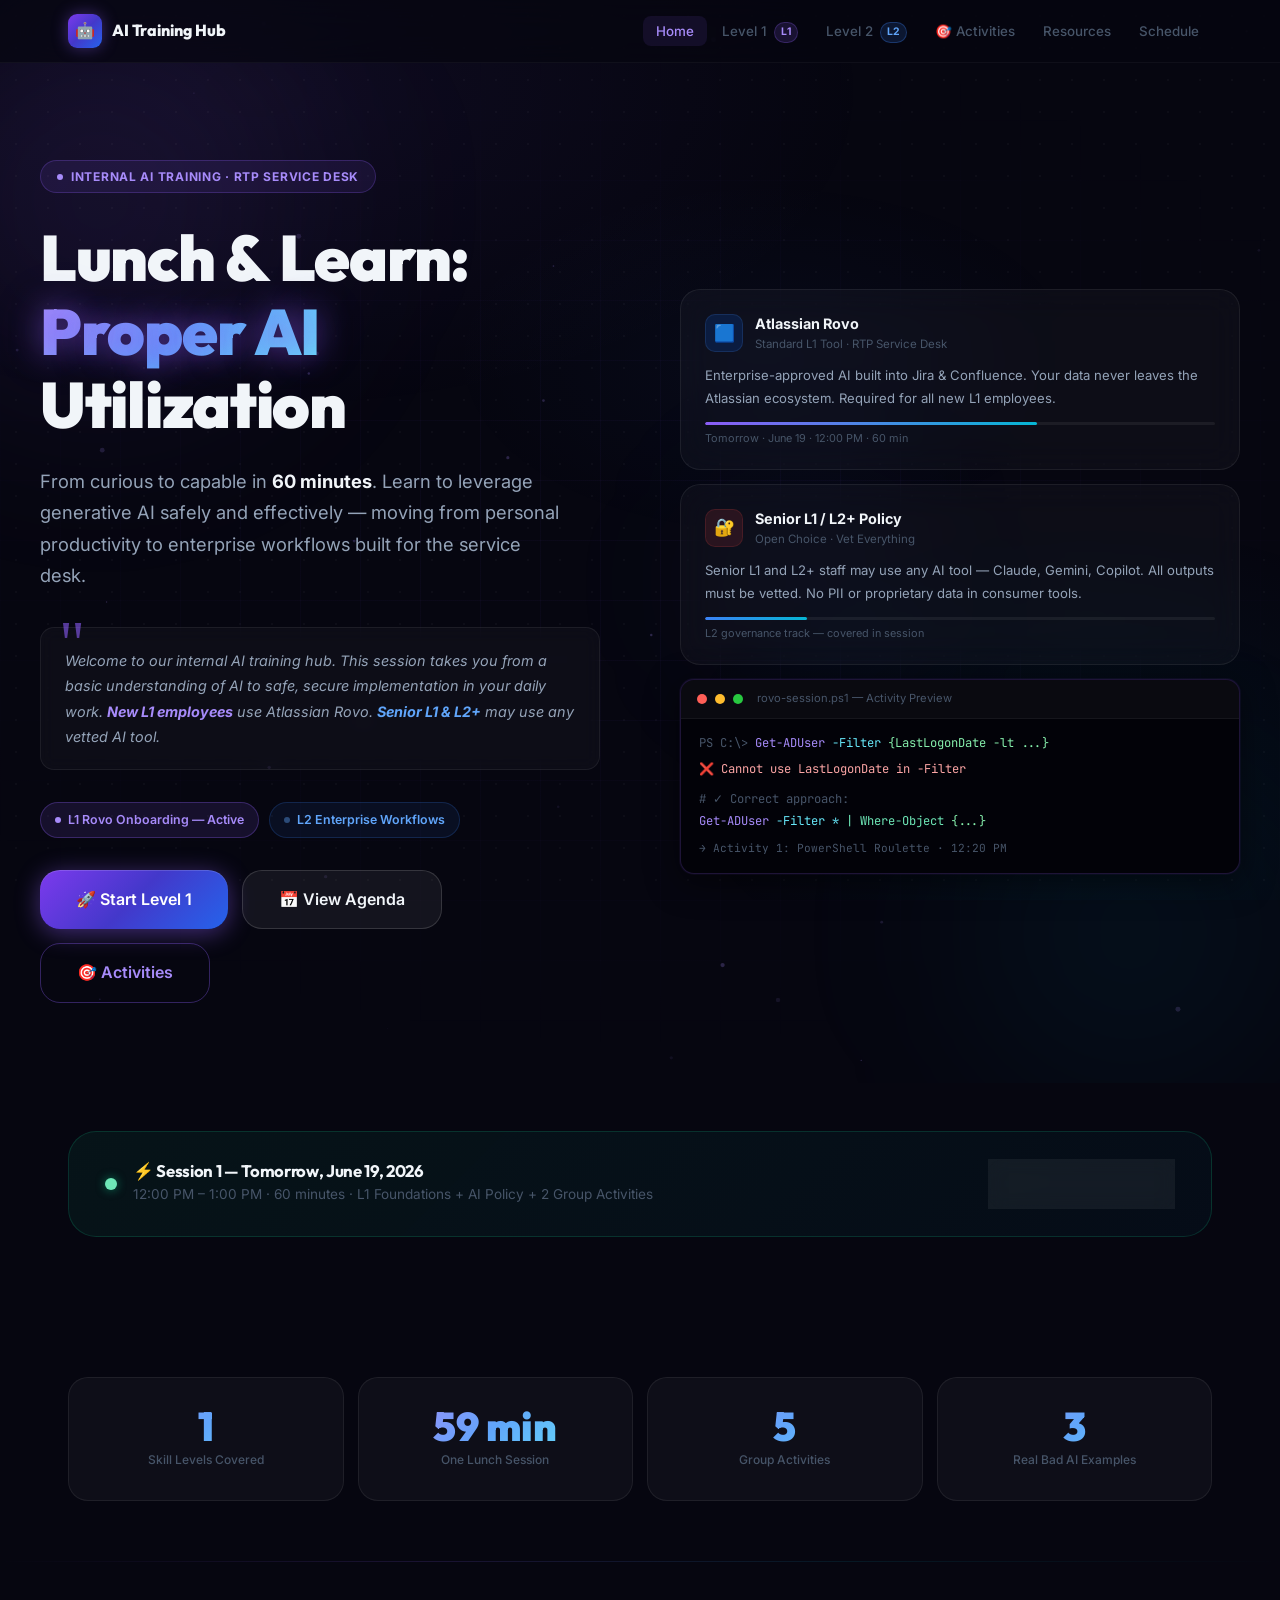
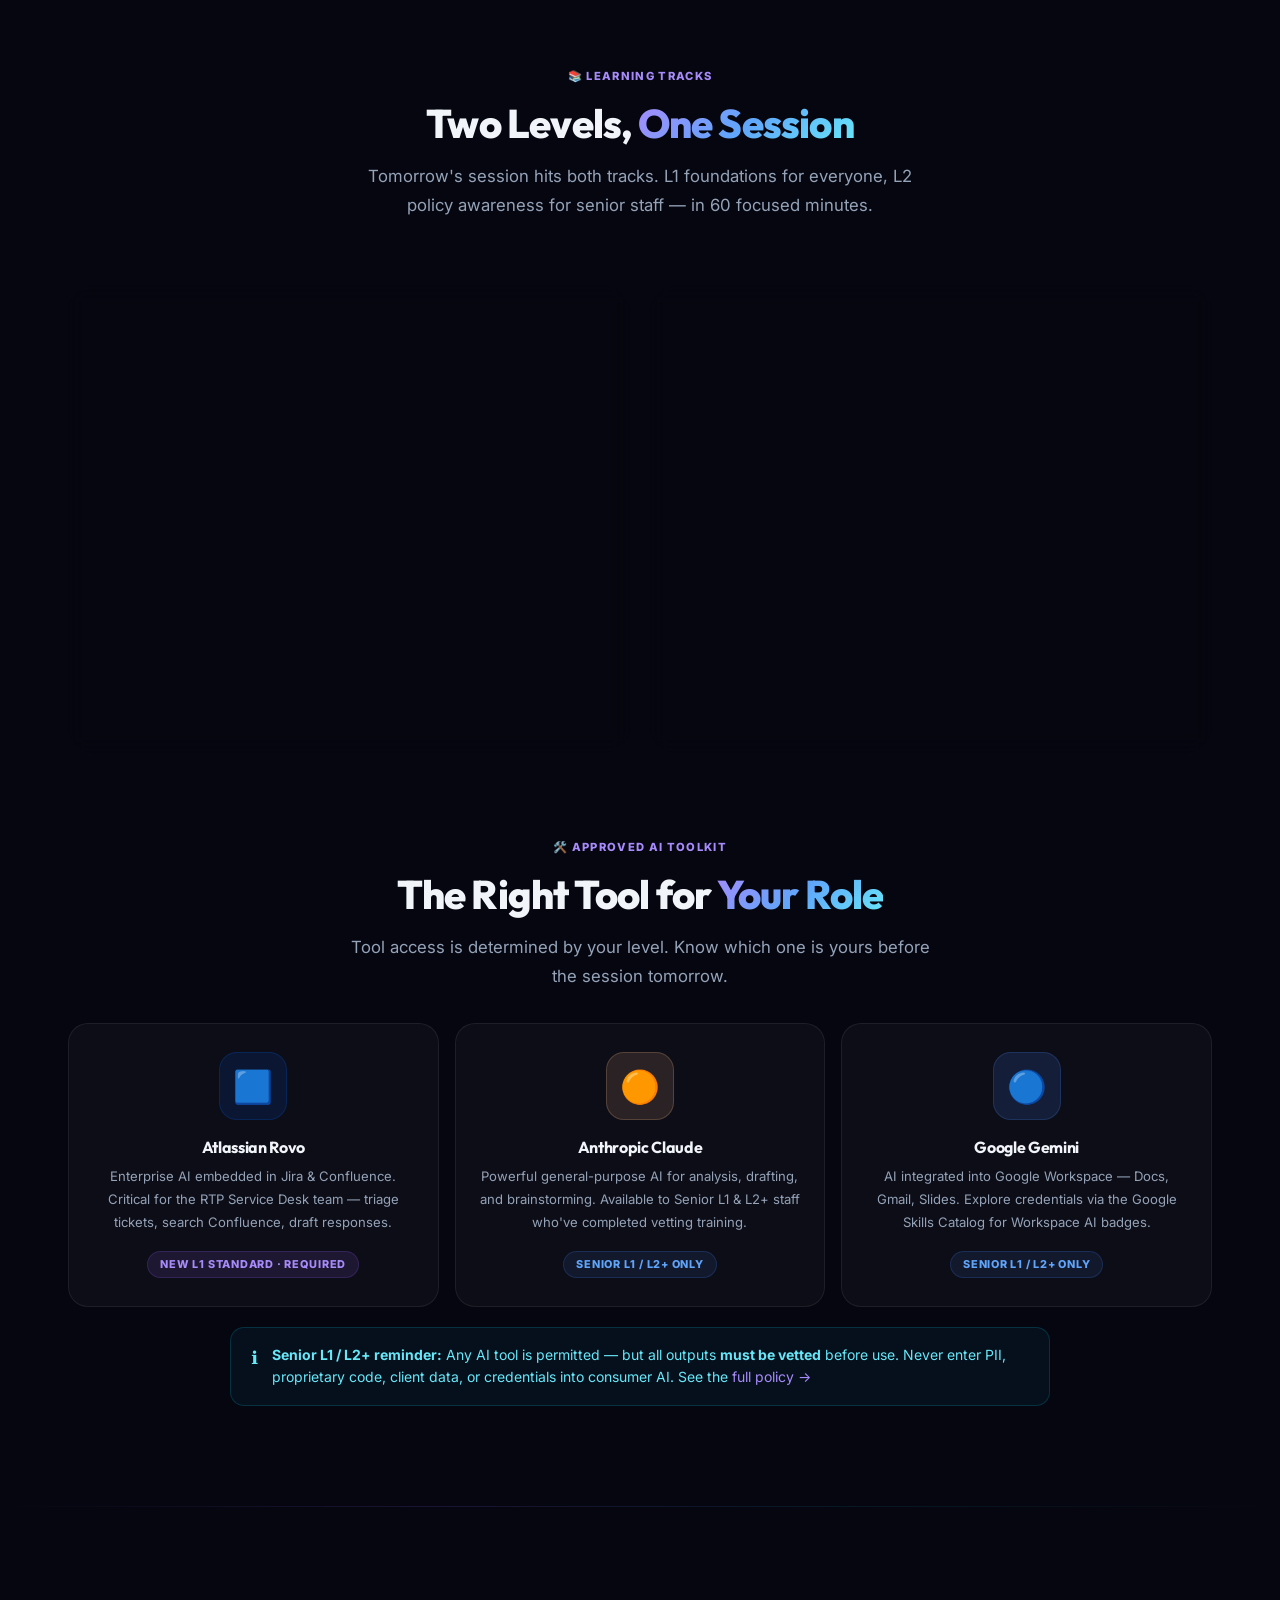
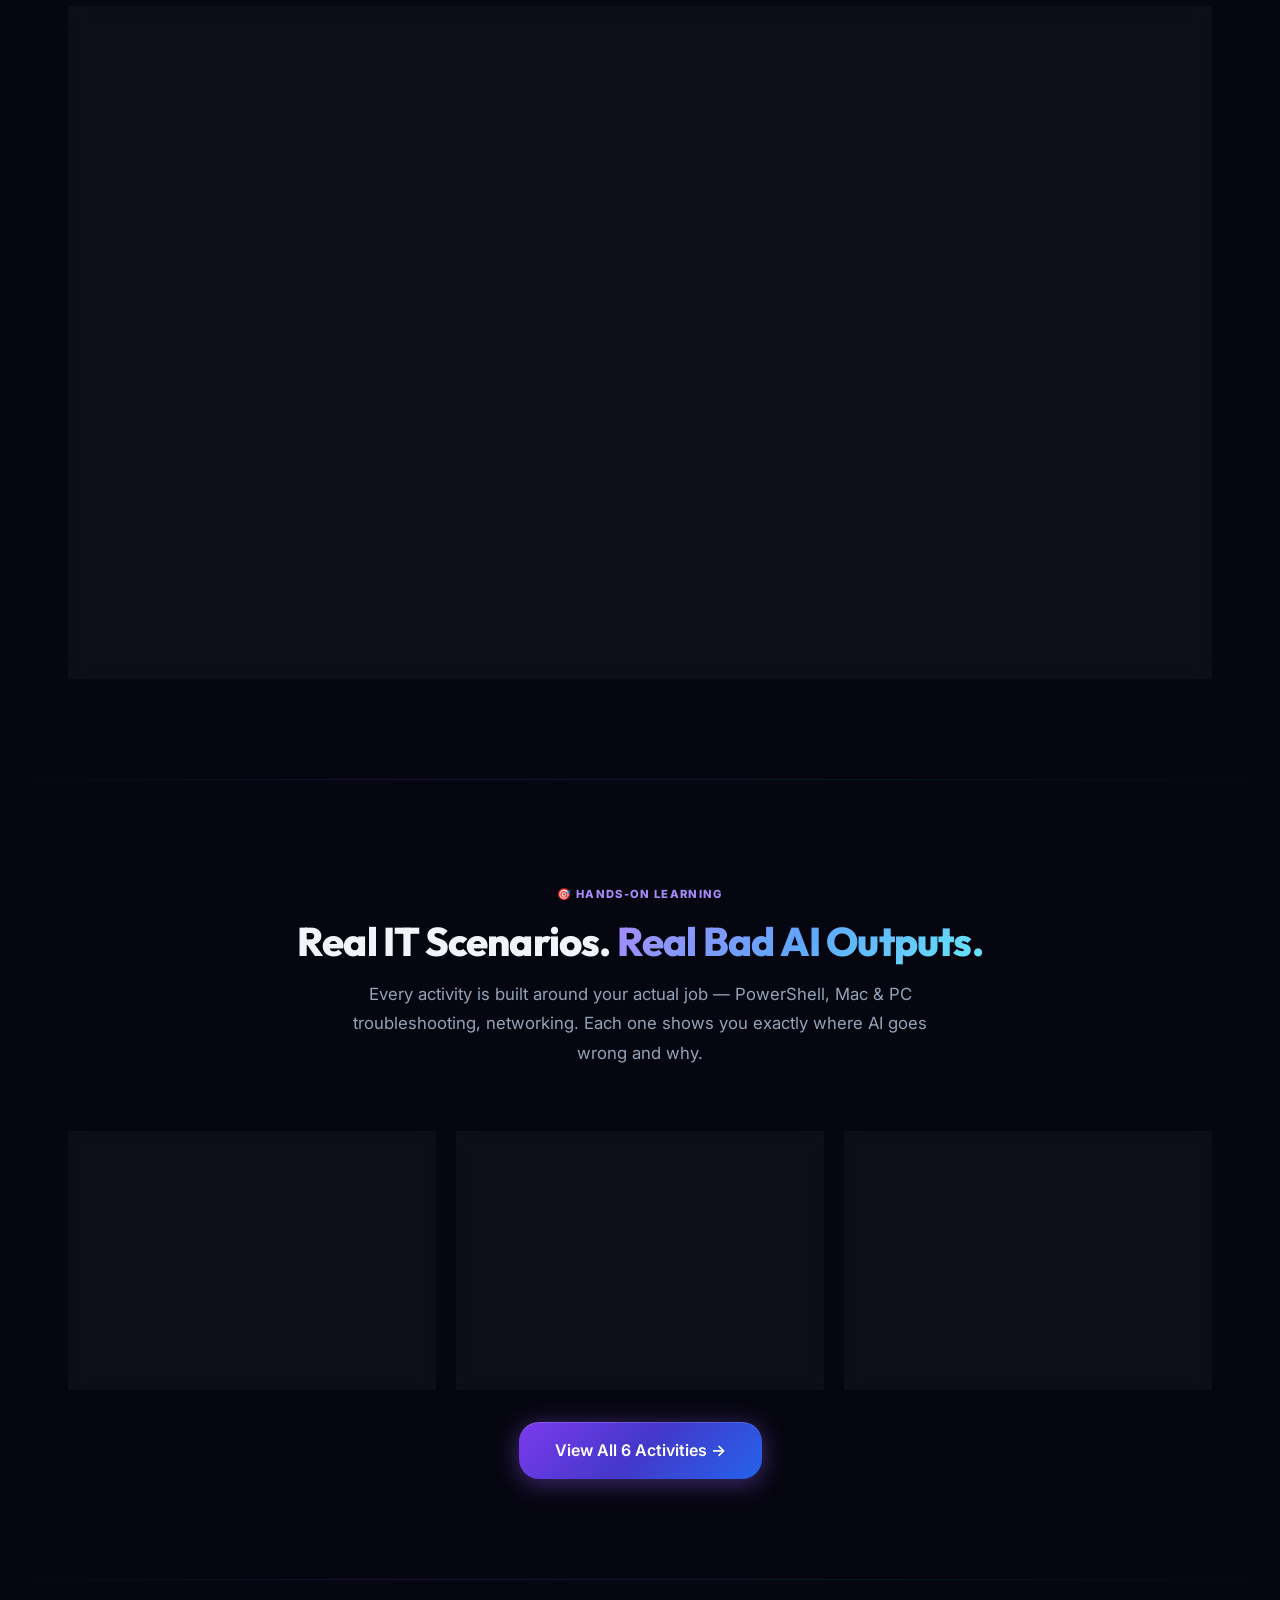
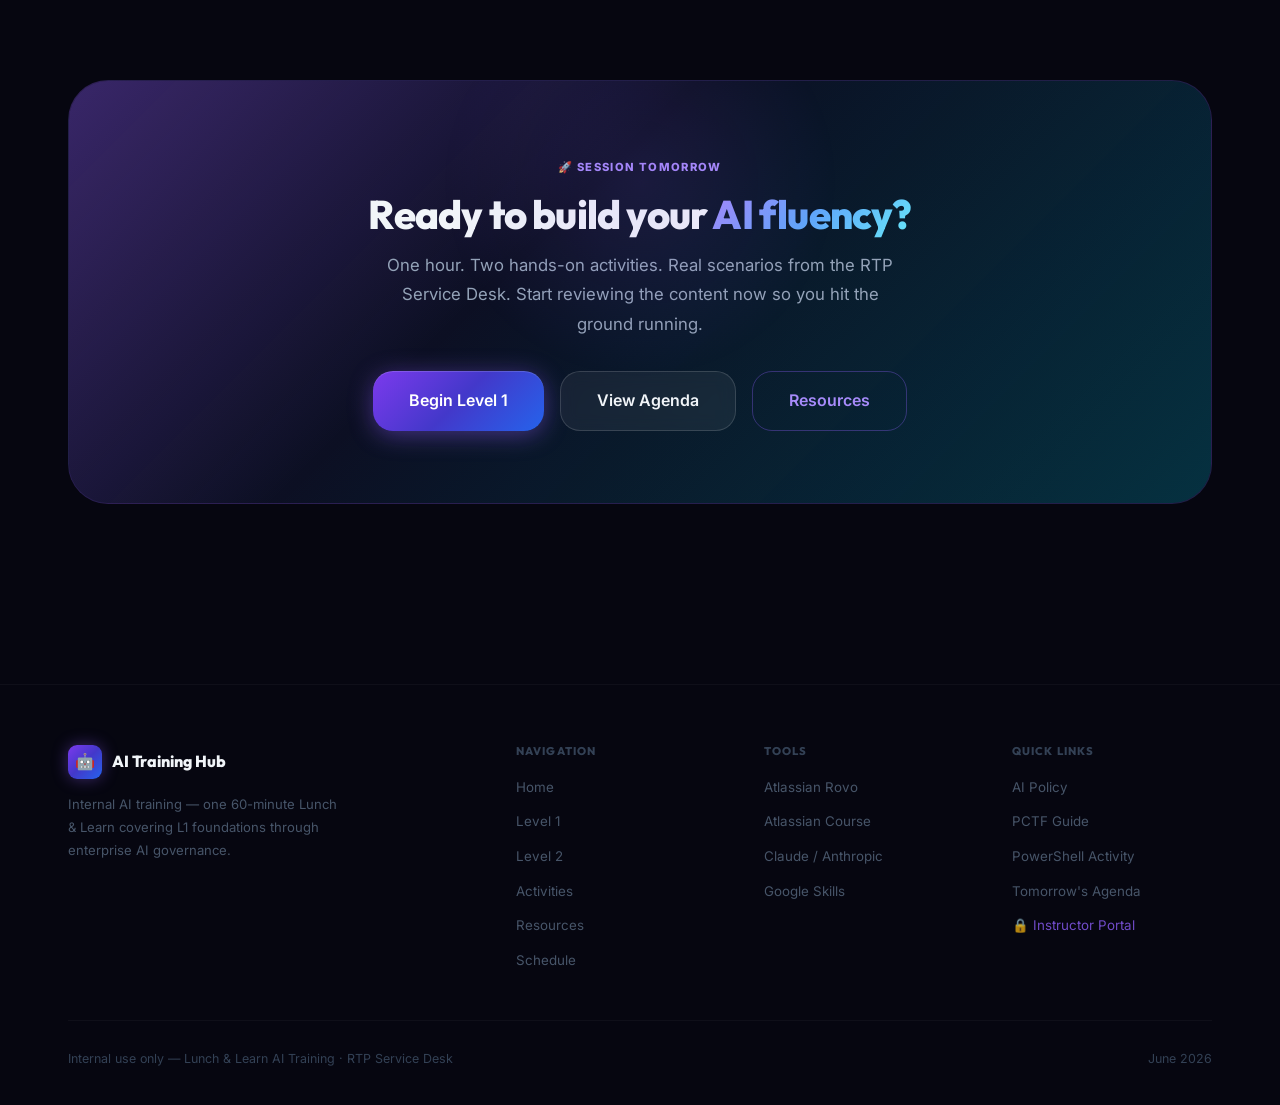
==== commit 3c5ab7f8: "Elite Overhaul: Interactive Prompt Playground, simulated CLI console terminals, and secure SHA-256 I" ====
--- a/index.html
+++ b/index.html
@@ -375,6 +375,80 @@
 
   <div class="divider"></div>
 
+  <!-- ── Prompt Builder Playground ──────────────────────────── -->
+  <section class="section-sm">
+    <div class="container">
+      <div class="prompt-builder-card animate-on-scroll">
+        <div style="display:flex;align-items:center;gap:12px;margin-bottom:24px;">
+          <div style="font-size:2rem;line-height:1;">🎯</div>
+          <div>
+            <h3 style="margin:0;">Interactive <span class="gradient-text">PCTF Prompt Playground</span></h3>
+            <p style="font-size:0.82rem;margin:0;color:var(--text-muted);">Construct enterprise-grade prompts for Rovo, Claude, or Gemini instantly.</p>
+          </div>
+        </div>
+
+        <div class="pb-grid">
+          <div class="pb-group">
+            <label for="pbPersona">P — Persona</label>
+            <select id="pbPersona" class="pb-select">
+              <option value="a Senior IT Support Engineer with 10 years experience">Senior IT Support Engineer</option>
+              <option value="a Senior PowerShell Developer specializing in Active Directory automation">PowerShell Specialist</option>
+              <option value="a macOS Security Administrator specializing in Apple Silicon">macOS Specialist</option>
+              <option value="a Network Infrastructure Specialist troubleshooting routing and DNS">Networking Analyst</option>
+              <option value="an IT Communications Specialist writing customer notices">IT Comms Specialist</option>
+            </select>
+          </div>
+
+          <div class="pb-group">
+            <label for="pbContext">C — Context</label>
+            <select id="pbContext" class="pb-select">
+              <option value="we are troubleshooting a critical VPN disconnect affecting remote users after an OS update">Remote VPN Disconnect</option>
+              <option value="we are auditing our active directory structure to clean up stale and disabled users safely">Active Directory Cleanup</option>
+              <option value="a VIP executive is unable to pair Bluetooth devices on an Apple M2 machine">Apple Silicon Bluetooth Issue</option>
+              <option value="we had a 2-hour email server outage affecting 300 users and must write a status review">IT Outage Comms</option>
+              <option value="triage a user ticket complaining of slow networks and popups after clicking a suspicious link">Phishing Triage & Network Slowness</option>
+            </select>
+          </div>
+
+          <div class="pb-group">
+            <label for="pbTask">T — Task</label>
+            <select id="pbTask" class="pb-select">
+              <option value="draft a step-by-step diagnostic and resolution guide highlighting common platform traps">Create Troubleshooting Guide</option>
+              <option value="write a safe PowerShell automation script including WhatIf flags and verification commands">Write Safe PowerShell Script</option>
+              <option value="write an empathetic, professional email communicating the post-incident summary">Draft Incident Email</option>
+              <option value="perform a security containment analysis and priority-based list of isolation steps">Triage Security Incident</option>
+            </select>
+          </div>
+
+          <div class="pb-group">
+            <label for="pbFormat">F — Format</label>
+            <select id="pbFormat" class="pb-select">
+              <option value="use a numbered list for steps. Highlight warning indicators in bold. Limit to 200 words">Numbered list with bold warnings</option>
+              <option value="provide clean, commented code blocks. Document cmdlet deprecations and alternatives">Commented Code Blocks</option>
+              <option value="a professional email structure (Subject, Greeting, Body, Sign-off). Under 150 words">Professional Email format</option>
+              <option value="a priority table (Issue, Severity, Action). Use Markdown syntax">Markdown Priority Table</option>
+            </select>
+          </div>
+        </div>
+
+        <div class="pb-group" style="margin-bottom:24px;">
+          <label for="pbDetails">Custom Details / Specific Codes (Optional)</label>
+          <input type="text" id="pbDetails" class="pb-input" placeholder="e.g. OS version Windows 11, error code 0xc000021a, specific server subnet 10.0.0.0/24..." />
+        </div>
+
+        <div class="pb-output-box">
+          <div class="pb-output-header">
+            <div class="pb-output-title">Compiled Output (Ready to copy-paste to Rovo or Claude)</div>
+            <button id="pbCopy" class="pb-btn-copy">Copy Prompt</button>
+          </div>
+          <div id="pbText" class="pb-output-text"></div>
+        </div>
+      </div>
+    </div>
+  </section>
+
+  <div class="divider"></div>
+
   <!-- ── Activities Preview ─────────────────────────────────── -->
   <section class="section">
     <div class="container">
@@ -466,6 +540,7 @@
             <li><a href="level1.html#prompting">PCTF Guide</a></li>
             <li><a href="activities.html#act1">PowerShell Activity</a></li>
             <li><a href="schedule.html">Tomorrow's Agenda</a></li>
+            <li><a href="instructor.html" style="color:rgba(139,92,246,0.8);"><span style="margin-right:4px;">🔒</span>Instructor Portal</a></li>
           </ul>
         </div>
       </div>
--- a/style.css
+++ b/style.css
@@ -906,3 +906,534 @@
   .stats-row { grid-template-columns: 1fr 1fr; }
   .pctf-grid { grid-template-columns: 1fr 1fr; }
 }
+
+/* ── Elite spotlight glows & positioning ────────────────────── */
+.card, .level-card, .tool-card, .ecosystem-card, .case-study-card, .pb-output-box, .terminal {
+  position: relative;
+  z-index: 1;
+}
+.card > *, .level-card > *, .tool-card > *, .ecosystem-card > *, .case-study-card > *, .pb-output-box > *, .terminal > * {
+  position: relative;
+  z-index: 2;
+}
+
+.card::after, .level-card::after, .tool-card::after, .ecosystem-card::after, .case-study-card::after {
+  content: '';
+  position: absolute;
+  inset: 0;
+  border-radius: inherit;
+  background: radial-gradient(600px circle at var(--mouse-x, 0px) var(--mouse-y, 0px), rgba(139,92,246,0.1), transparent 40%);
+  z-index: 1;
+  pointer-events: none;
+  opacity: 0;
+  transition: opacity 0.4s ease;
+}
+.card:hover::after, .level-card:hover::after, .tool-card:hover::after, .ecosystem-card:hover::after, .case-study-card:hover::after {
+  opacity: 1;
+}
+
+/* ── Prompt Playground ───────────────────────────────────────── */
+.prompt-builder-card {
+  background: var(--bg-card);
+  border: 1px solid var(--border);
+  border-radius: var(--radius-xl);
+  padding: 36px;
+  margin: 40px 0;
+  backdrop-filter: blur(10px);
+}
+.pb-grid {
+  display: grid;
+  grid-template-columns: repeat(2, 1fr);
+  gap: 20px;
+  margin-bottom: 24px;
+}
+.pb-group {
+  display: flex;
+  flex-direction: column;
+  gap: 8px;
+}
+.pb-group label {
+  font-size: 0.72rem;
+  font-weight: 800;
+  text-transform: uppercase;
+  letter-spacing: 0.08em;
+  color: var(--primary-light);
+}
+.pb-select, .pb-input {
+  background: rgba(0,0,0,0.4);
+  border: 1px solid var(--border);
+  border-radius: var(--radius-sm);
+  padding: 12px 16px;
+  color: var(--text-primary);
+  font-size: 0.85rem;
+  font-family: 'Inter', sans-serif;
+  outline: none;
+  transition: var(--transition);
+}
+.pb-select:focus, .pb-input:focus {
+  border-color: var(--primary-light);
+  box-shadow: 0 0 10px var(--primary-glow-sm);
+  background: rgba(0,0,0,0.6);
+}
+.pb-select option {
+  background: var(--bg-surface);
+  color: var(--text-primary);
+}
+.pb-output-box {
+  background: rgba(0, 0, 0, 0.4);
+  border: 1px solid rgba(255, 255, 255, 0.06);
+  border-radius: var(--radius-md);
+  padding: 24px;
+  position: relative;
+}
+.pb-output-header {
+  display: flex;
+  justify-content: space-between;
+  align-items: center;
+  margin-bottom: 12px;
+}
+.pb-output-title {
+  font-size: 0.72rem;
+  font-weight: 800;
+  color: var(--text-muted);
+  text-transform: uppercase;
+  letter-spacing: 0.1em;
+}
+.pb-btn-copy {
+  background: rgba(139,92,246,0.15);
+  border: 1px solid rgba(139,92,246,0.3);
+  color: var(--primary-light);
+  padding: 6px 14px;
+  font-size: 0.75rem;
+  font-weight: 700;
+  border-radius: var(--radius-sm);
+  cursor: pointer;
+  transition: var(--transition);
+}
+.pb-btn-copy:hover {
+  background: var(--gradient-cta);
+  color: #fff;
+  box-shadow: var(--shadow-glow-sm);
+}
+.pb-output-text {
+  font-family: 'JetBrains Mono', monospace;
+  font-size: 0.82rem;
+  color: var(--accent-light);
+  line-height: 1.7;
+  min-height: 130px;
+  white-space: pre-wrap;
+  user-select: all;
+}
+
+/* ── Terminal Simulator controls ────────────────────────────── */
+.term-controls {
+  display: flex;
+  gap: 12px;
+  padding: 12px 20px;
+  background: rgba(0,0,0,0.25);
+  border-bottom: 1px solid rgba(255,255,255,0.03);
+}
+.term-btn {
+  padding: 6px 14px;
+  font-size: 0.75rem;
+  font-weight: 700;
+  border-radius: 6px;
+  cursor: pointer;
+  transition: var(--transition);
+  border: none;
+}
+.term-btn-diag {
+  background: rgba(239,68,68,0.15);
+  color: #fca5a5;
+  border: 1px solid rgba(239,68,68,0.25);
+}
+.term-btn-diag:hover {
+  background: rgba(239,68,68,0.25);
+  border-color: rgba(239,68,68,0.4);
+}
+.term-btn-fix {
+  background: rgba(16,185,129,0.15);
+  color: #6ee7b7;
+  border: 1px solid rgba(16,185,129,0.25);
+}
+.term-btn-fix:hover {
+  background: rgba(16,185,129,0.25);
+  border-color: rgba(16,185,129,0.4);
+}
+.term-line {
+  margin-bottom: 5px;
+  min-height: 1.15rem;
+  font-family: 'JetBrains Mono', monospace;
+  font-size: 0.78rem;
+}
+.term-typing::after {
+  content: '█';
+  animation: blink 0.8s infinite;
+  color: var(--text-secondary);
+  margin-left: 2px;
+}
+@keyframes blink { 0%, 100% { opacity: 1; } 50% { opacity: 0; } }
+
+/* ── Cyber Vault Lock Portal ────────────────────────────────── */
+.vault-container {
+  min-height: 100vh;
+  display: flex;
+  align-items: center;
+  justify-content: center;
+  padding: 40px 20px;
+  position: relative;
+  overflow: hidden;
+}
+.vault-card {
+  width: 100%;
+  max-width: 440px;
+  background: var(--bg-glass);
+  backdrop-filter: blur(28px);
+  -webkit-backdrop-filter: blur(28px);
+  border: 1px solid rgba(139,92,246,0.25);
+  border-radius: var(--radius-xl);
+  padding: 40px;
+  box-shadow: var(--shadow-lg), var(--shadow-glow);
+  text-align: center;
+  position: relative;
+  animation: fadeInUp 0.6s ease;
+}
+.vault-card.shake {
+  animation: shake 0.4s ease;
+  border-color: #fca5a5;
+  box-shadow: 0 0 40px rgba(239,68,68,0.25);
+}
+@keyframes shake {
+  0%, 100% { transform: translateX(0); }
+  20%, 60% { transform: translateX(-8px); }
+  40%, 80% { transform: translateX(8px); }
+}
+.vault-icon {
+  font-size: 42px;
+  margin-bottom: 20px;
+  background: var(--gradient-cta);
+  width: 80px;
+  height: 80px;
+  border-radius: 20px;
+  display: inline-flex;
+  align-items: center;
+  justify-content: center;
+  box-shadow: var(--shadow-glow-sm);
+}
+.vault-title {
+  font-size: 1.35rem;
+  font-weight: 800;
+  margin-bottom: 8px;
+}
+.vault-subtitle {
+  font-size: 0.82rem;
+  color: var(--text-muted);
+  margin-bottom: 28px;
+}
+.passcode-dots {
+  display: flex;
+  justify-content: center;
+  gap: 14px;
+  margin-bottom: 28px;
+}
+.passcode-dot {
+  width: 14px;
+  height: 14px;
+  border-radius: 50%;
+  border: 2px solid var(--border);
+  transition: var(--transition-spring);
+}
+.passcode-dot.active {
+  background: var(--primary-light);
+  border-color: var(--primary-light);
+  box-shadow: 0 0 10px var(--primary-glow);
+  transform: scale(1.15);
+}
+.keypad {
+  display: grid;
+  grid-template-columns: repeat(3, 1fr);
+  gap: 12px;
+  max-width: 280px;
+  margin: 0 auto 20px;
+}
+.keypad-btn {
+  background: rgba(255,255,255,0.03);
+  border: 1px solid var(--border);
+  color: var(--text-primary);
+  font-family: 'Outfit', sans-serif;
+  font-size: 1.25rem;
+  font-weight: 600;
+  border-radius: 12px;
+  width: 100%;
+  aspect-ratio: 1.35;
+  display: flex;
+  align-items: center;
+  justify-content: center;
+  cursor: pointer;
+  transition: var(--transition);
+}
+.keypad-btn:hover {
+  background: rgba(139,92,246,0.12);
+  border-color: rgba(139,92,246,0.3);
+  transform: translateY(-2px);
+}
+.keypad-btn:active {
+  transform: scale(0.95);
+}
+.keypad-btn.action-btn {
+  font-size: 0.85rem;
+  text-transform: uppercase;
+  letter-spacing: 0.05em;
+  color: var(--text-muted);
+}
+.keypad-btn.action-btn:hover {
+  color: var(--text-primary);
+}
+.vault-error-msg {
+  font-size: 0.8rem;
+  color: #fca5a5;
+  height: 1.2rem;
+  margin-top: 10px;
+  font-weight: 600;
+  opacity: 0;
+  transition: var(--transition);
+}
+.vault-error-msg.visible {
+  opacity: 1;
+}
+
+/* ── Instructor Dashboard ───────────────────────────────────── */
+.inst-dashboard {
+  display: none; /* hidden until logged in */
+  animation: fadeIn 0.8s ease;
+}
+.inst-grid {
+  display: grid;
+  grid-template-columns: 2fr 1fr;
+  gap: 28px;
+  margin-top: 40px;
+}
+.inst-panel {
+  background: var(--bg-card);
+  border: 1px solid var(--border);
+  border-radius: var(--radius-xl);
+  padding: 36px;
+  backdrop-filter: blur(10px);
+}
+.inst-agenda-list {
+  display: flex;
+  flex-direction: column;
+  gap: 16px;
+  margin-top: 24px;
+}
+.inst-agenda-item {
+  border-left: 3px solid var(--border);
+  padding-left: 20px;
+  position: relative;
+  transition: var(--transition-slow);
+}
+.inst-agenda-item.active {
+  border-left-color: var(--primary-light);
+  background: rgba(139,92,246,0.03);
+  border-radius: 0 var(--radius-md) var(--radius-md) 0;
+  padding-top: 10px;
+  padding-bottom: 10px;
+}
+.inst-agenda-time {
+  font-family: 'Outfit', sans-serif;
+  font-size: 0.75rem;
+  font-weight: 700;
+  letter-spacing: 0.05em;
+  color: var(--primary-light);
+  margin-bottom: 4px;
+}
+.inst-agenda-title {
+  font-size: 1rem;
+  font-weight: 700;
+  margin-bottom: 6px;
+  display: flex;
+  align-items: center;
+  gap: 10px;
+}
+.inst-agenda-desc {
+  font-size: 0.85rem;
+  color: var(--text-secondary);
+  margin-bottom: 14px;
+}
+.inst-notes-box {
+  background: rgba(0,0,0,0.3);
+  border: 1px solid var(--border);
+  border-left: 3px solid var(--accent-light);
+  border-radius: var(--radius-sm);
+  padding: 16px 20px;
+  margin-top: 10px;
+}
+.inst-notes-title {
+  font-size: 0.72rem;
+  font-weight: 800;
+  text-transform: uppercase;
+  letter-spacing: 0.08em;
+  color: var(--accent-light);
+  margin-bottom: 6px;
+}
+.inst-notes-content {
+  font-size: 0.82rem;
+  color: var(--text-secondary);
+  line-height: 1.65;
+}
+.inst-notes-content p {
+  margin-bottom: 8px;
+}
+.inst-notes-content p:last-child {
+  margin-bottom: 0;
+}
+.inst-notes-content ul {
+  margin-left: 18px;
+  margin-top: 6px;
+}
+.inst-notes-content ul li {
+  font-size: 0.8rem;
+  margin-bottom: 4px;
+}
+
+/* Stopwatch / Timer widget */
+.timer-widget {
+  background: linear-gradient(135deg, rgba(6,182,212,0.1), rgba(139,92,246,0.05));
+  border: 1px solid rgba(6,182,212,0.25);
+  border-radius: var(--radius-lg);
+  padding: 24px;
+  text-align: center;
+  position: sticky;
+  top: 100px;
+  backdrop-filter: blur(10px);
+}
+.timer-display {
+  font-family: 'Outfit', sans-serif;
+  font-size: 2.8rem;
+  font-weight: 800;
+  background: var(--gradient-text);
+  -webkit-background-clip: text;
+  -webkit-text-fill-color: transparent;
+  background-clip: text;
+  line-height: 1.1;
+  margin: 10px 0 16px;
+  letter-spacing: -0.02em;
+}
+.timer-controls {
+  display: flex;
+  justify-content: center;
+  gap: 10px;
+  margin-bottom: 14px;
+}
+.timer-btn {
+  padding: 6px 14px;
+  font-size: 0.72rem;
+  font-weight: 700;
+  border-radius: var(--radius-sm);
+  cursor: pointer;
+  transition: var(--transition);
+  border: 1px solid var(--border);
+  background: rgba(255,255,255,0.03);
+  color: var(--text-secondary);
+}
+.timer-btn:hover {
+  background: rgba(255,255,255,0.08);
+  color: var(--text-primary);
+  border-color: var(--border-bright);
+}
+.timer-btn.active {
+  background: rgba(124,58,237,0.15);
+  border-color: rgba(124,58,237,0.3);
+  color: var(--primary-light);
+}
+
+/* Quick links panel */
+.inst-quick-links {
+  background: var(--bg-card);
+  border: 1px solid var(--border);
+  border-radius: var(--radius-lg);
+  padding: 24px;
+  margin-top: 20px;
+  text-align: left;
+}
+.inst-quick-links h4 {
+  font-size: 0.9rem;
+  margin-bottom: 12px;
+  border-bottom: 1px solid var(--border-subtle);
+  padding-bottom: 8px;
+}
+.inst-quick-links ul {
+  list-style: none;
+  display: flex;
+  flex-direction: column;
+  gap: 8px;
+}
+.inst-quick-links ul li {
+  font-size: 0.8rem;
+}
+.inst-quick-links ul li a {
+  color: var(--text-secondary);
+  display: flex;
+  align-items: center;
+  justify-content: space-between;
+  transition: var(--transition);
+}
+.inst-quick-links ul li a:hover {
+  color: var(--primary-light);
+  transform: translateX(2px);
+}
+
+/* Logout button */
+.btn-logout {
+  background: rgba(239,68,68,0.1);
+  border: 1px solid rgba(239,68,68,0.2);
+  color: #fca5a5;
+  padding: 6px 14px;
+  font-size: 0.72rem;
+  font-weight: 700;
+  border-radius: var(--radius-sm);
+  cursor: pointer;
+  transition: var(--transition);
+}
+.btn-logout:hover {
+  background: rgba(239,68,68,0.2);
+  border-color: rgba(239,68,68,0.4);
+}
+
+@media (max-width: 1024px) {
+  .inst-grid { grid-template-columns: 1fr; }
+  .timer-widget { position: static; margin-bottom: 20px; }
+  .grid-3 { grid-template-columns: repeat(2,1fr); }
+  .stats-row { grid-template-columns: repeat(2,1fr); }
+  .footer-inner { grid-template-columns: 1fr 1fr; }
+  .pctf-grid { grid-template-columns: repeat(2,1fr); }
+}
+
+@media (max-width: 768px) {
+  .nav-links { display: none; }
+  .nav-toggle { display: flex; }
+  .nav-links.open {
+    display: flex; flex-direction: column; gap: 4px;
+    position: fixed; top: 62px; left: 0; right: 0;
+    background: rgba(6,6,16,0.97); border-bottom: 1px solid var(--border);
+    padding: 16px 24px; backdrop-filter: blur(20px); z-index: 999;
+  }
+  .nav-links.open a { padding: 12px; border-radius: var(--radius-sm); }
+  .grid-3 { grid-template-columns: 1fr; }
+  .grid-2 { grid-template-columns: 1fr; }
+  .module { padding: 28px 24px; }
+  .atlassian-spotlight { padding: 28px 24px; }
+  .section { padding: 70px 0; }
+  .footer-inner { grid-template-columns: 1fr; gap: 32px; }
+  .cheat-row { grid-template-columns: 1fr; }
+  .cheat-label { border-right: none; border-bottom: 1px solid var(--border-subtle); }
+  .hero-ctas { flex-direction: column; }
+  .container { padding: 0 20px; }
+}
+
+@media (max-width: 480px) {
+  .stats-row { grid-template-columns: 1fr 1fr; }
+  .pctf-grid { grid-template-columns: 1fr 1fr; }
+  .pb-grid { grid-template-columns: 1fr; }
+}
+
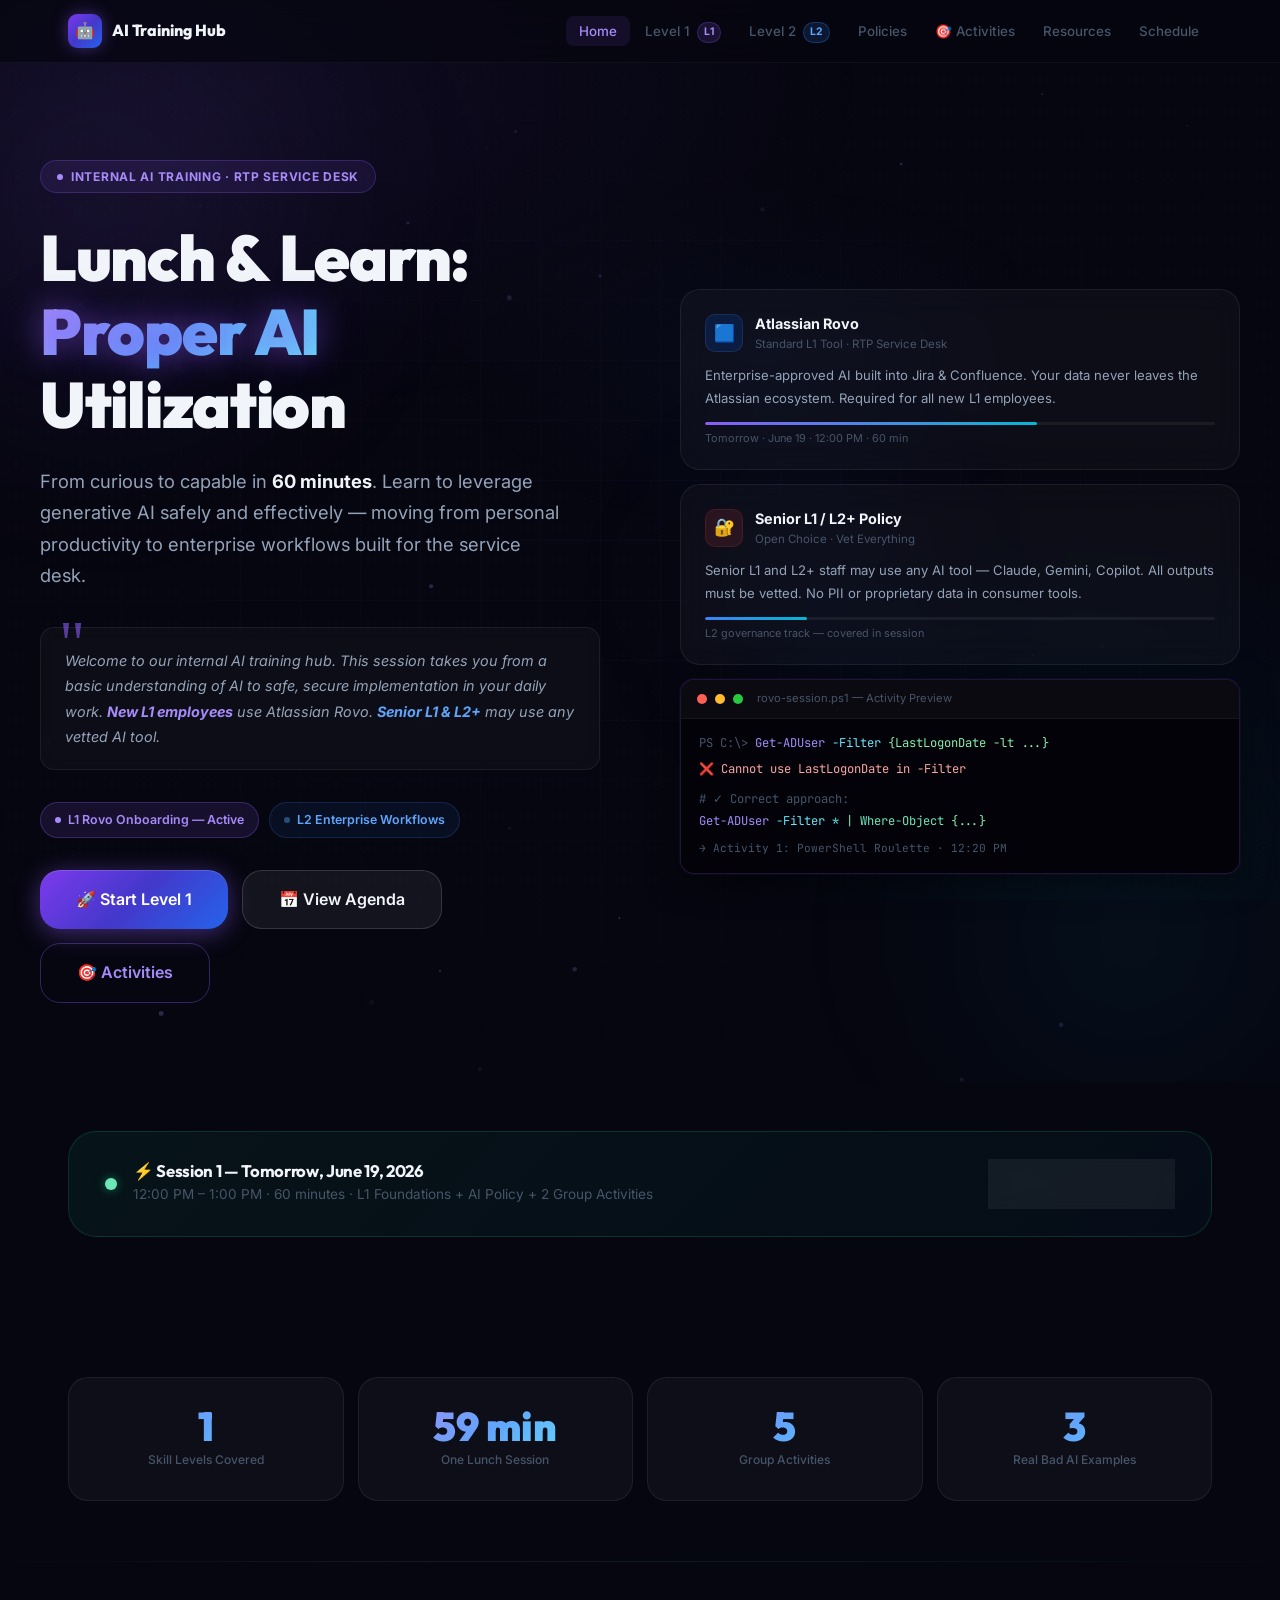
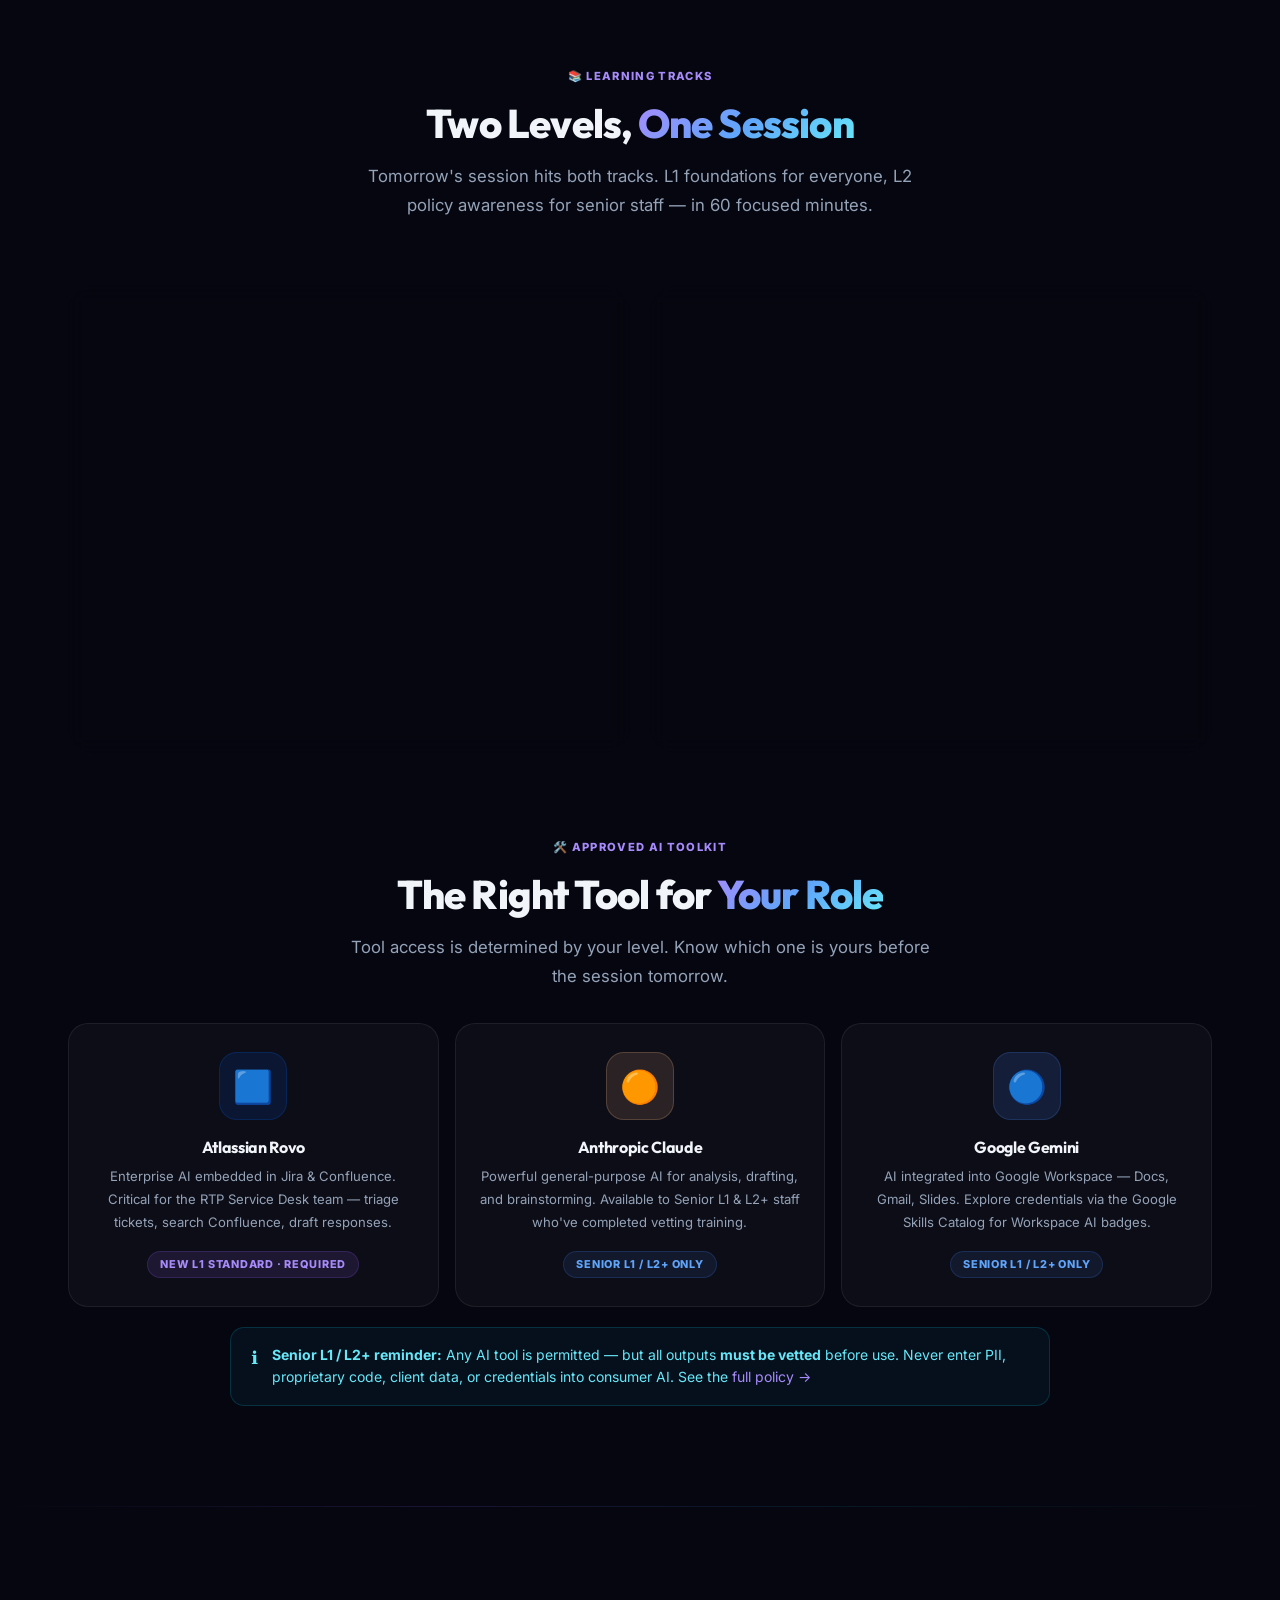
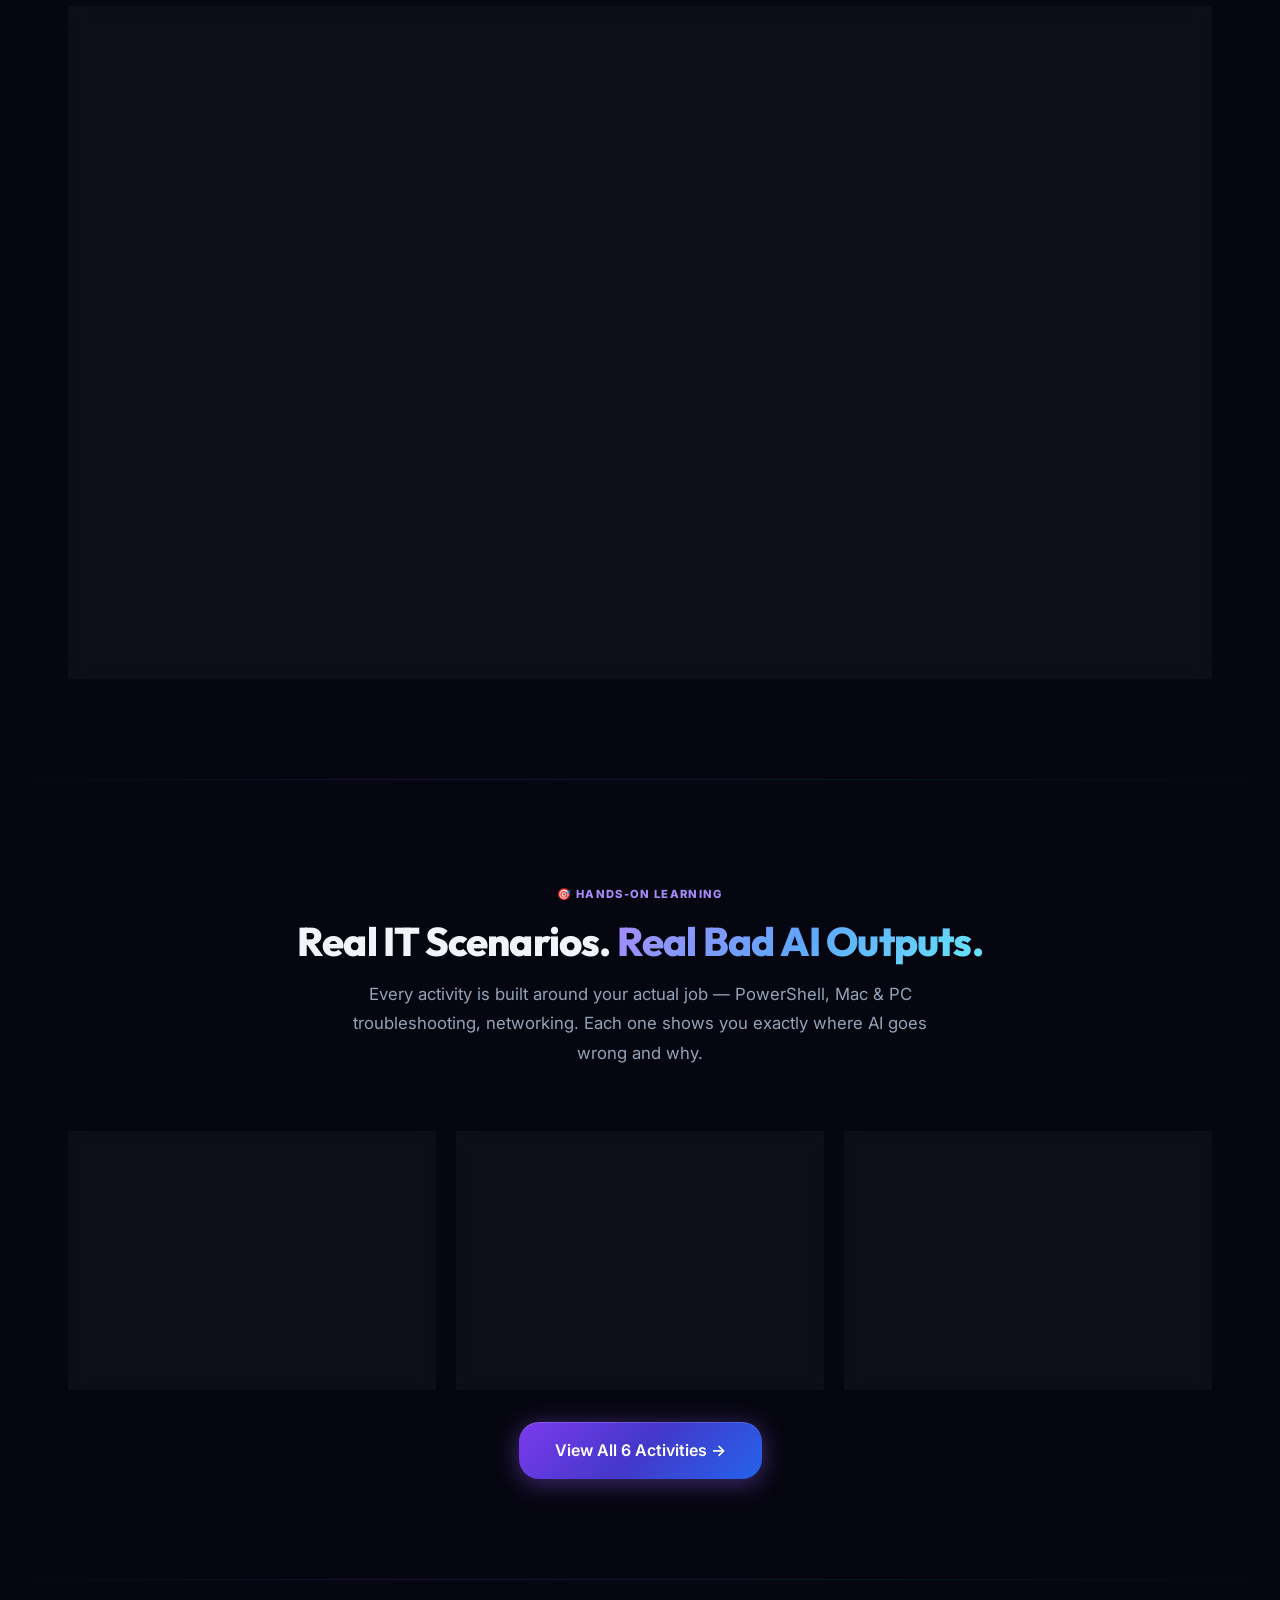
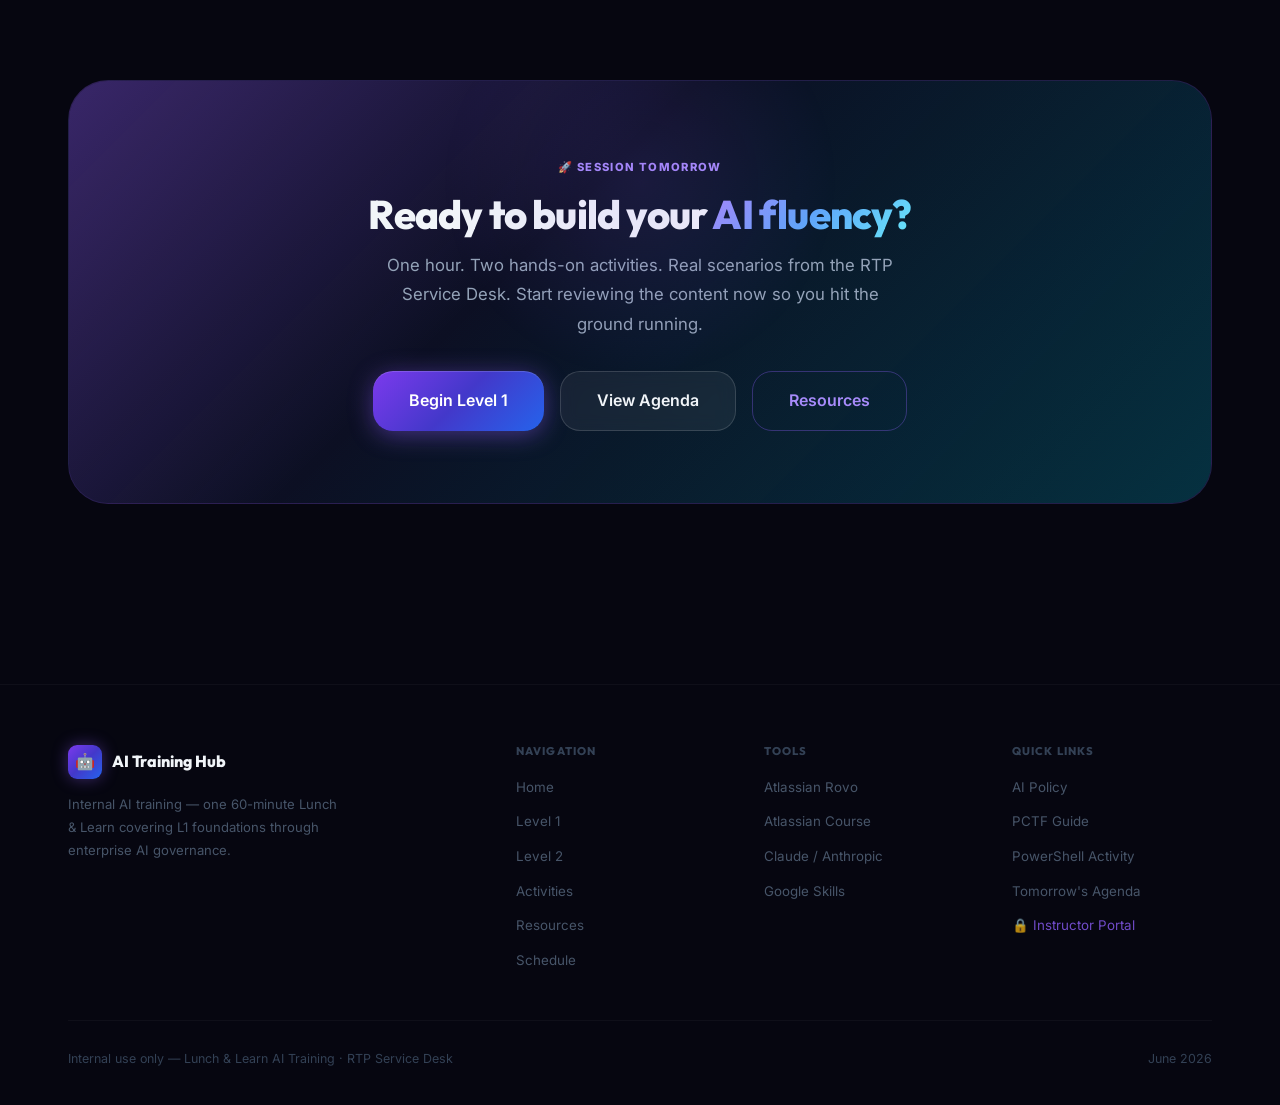
==== commit 33a3ca90: "Compliance Upgrade: Dedicated Policies & Best Practices page (policies.html) featuring Interactive P" ====
--- a/index.html
+++ b/index.html
@@ -146,6 +146,7 @@
         <li><a href="index.html">Home</a></li>
         <li><a href="level1.html">Level 1 <span class="nav-badge">L1</span></a></li>
         <li><a href="level2.html">Level 2 <span class="nav-badge" style="background:rgba(59,130,246,0.15);border-color:rgba(59,130,246,0.3);color:var(--secondary-light)">L2</span></a></li>
+        <li><a href="policies.html">Policies</a></li>
         <li><a href="activities.html">🎯 Activities</a></li>
         <li><a href="resources.html">Resources</a></li>
         <li><a href="schedule.html">Schedule</a></li>
--- a/style.css
+++ b/style.css
@@ -1437,3 +1437,57 @@
   .pb-grid { grid-template-columns: 1fr; }
 }
 
+/* ── Policy Matrix ─────────────────────────────────────────── */
+.matrix-card {
+  background: var(--bg-card);
+  border: 1px solid var(--border);
+  border-radius: var(--radius-xl);
+  padding: 36px;
+  margin-bottom: 40px;
+  backdrop-filter: blur(10px);
+}
+.verdict-box {
+  border-radius: var(--radius-md);
+  padding: 24px;
+  margin-top: 24px;
+  display: flex;
+  gap: 16px;
+  transition: var(--transition-slow);
+  border: 1px solid transparent;
+}
+.verdict-box.verdict-approved {
+  background: rgba(16,185,129,0.08);
+  border-color: rgba(16,185,129,0.25);
+  color: var(--green-light);
+}
+.verdict-box.verdict-warn {
+  background: rgba(245,158,11,0.08);
+  border-color: rgba(245,158,11,0.25);
+  color: var(--amber-light);
+}
+.verdict-box.verdict-blocked {
+  background: rgba(239,68,68,0.08);
+  border-color: rgba(239,68,68,0.25);
+  color: var(--red-light);
+}
+.verdict-icon {
+  font-size: 32px;
+  flex-shrink: 0;
+  line-height: 1;
+}
+.verdict-title {
+  font-family: 'Outfit', sans-serif;
+  font-size: 1.15rem;
+  font-weight: 700;
+  margin-bottom: 6px;
+}
+.verdict-desc {
+  font-size: 0.85rem;
+  color: var(--text-secondary);
+  line-height: 1.6;
+}
+.verdict-desc strong {
+  color: var(--text-primary);
+}
+
+
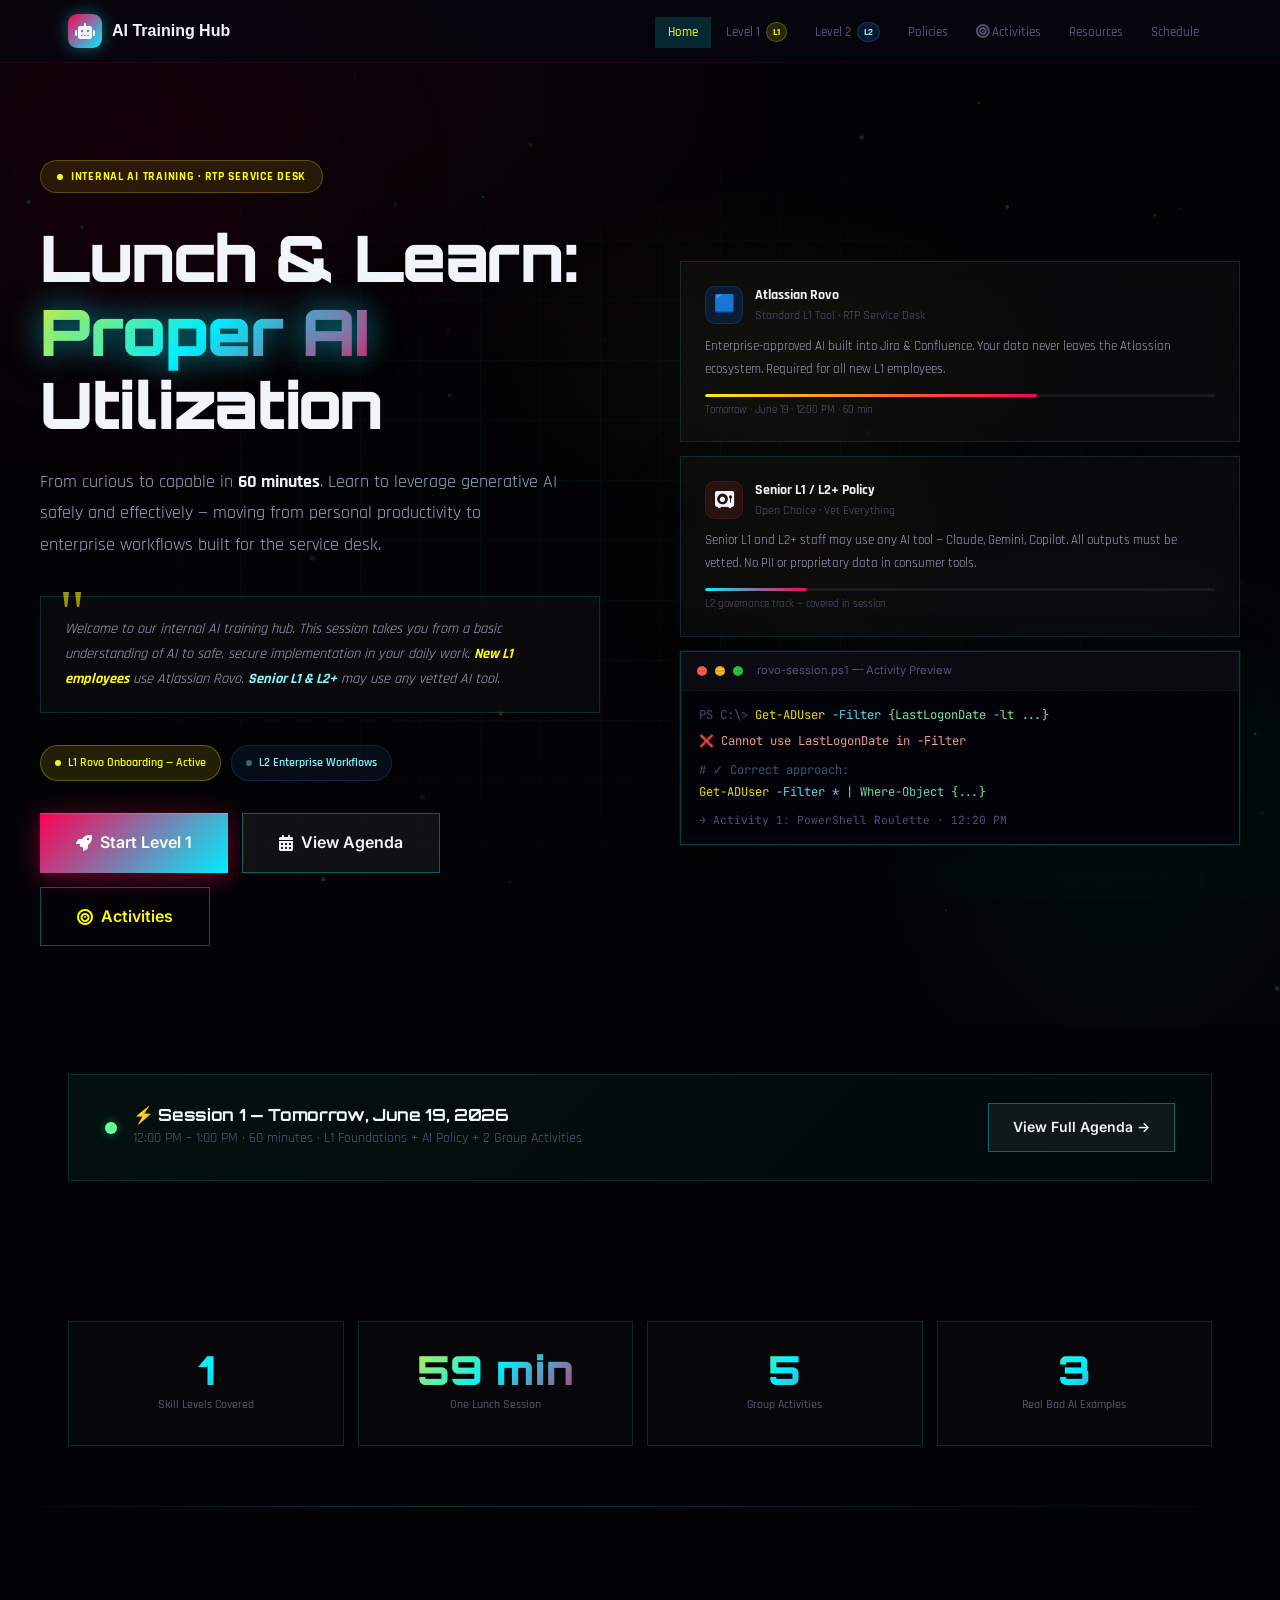
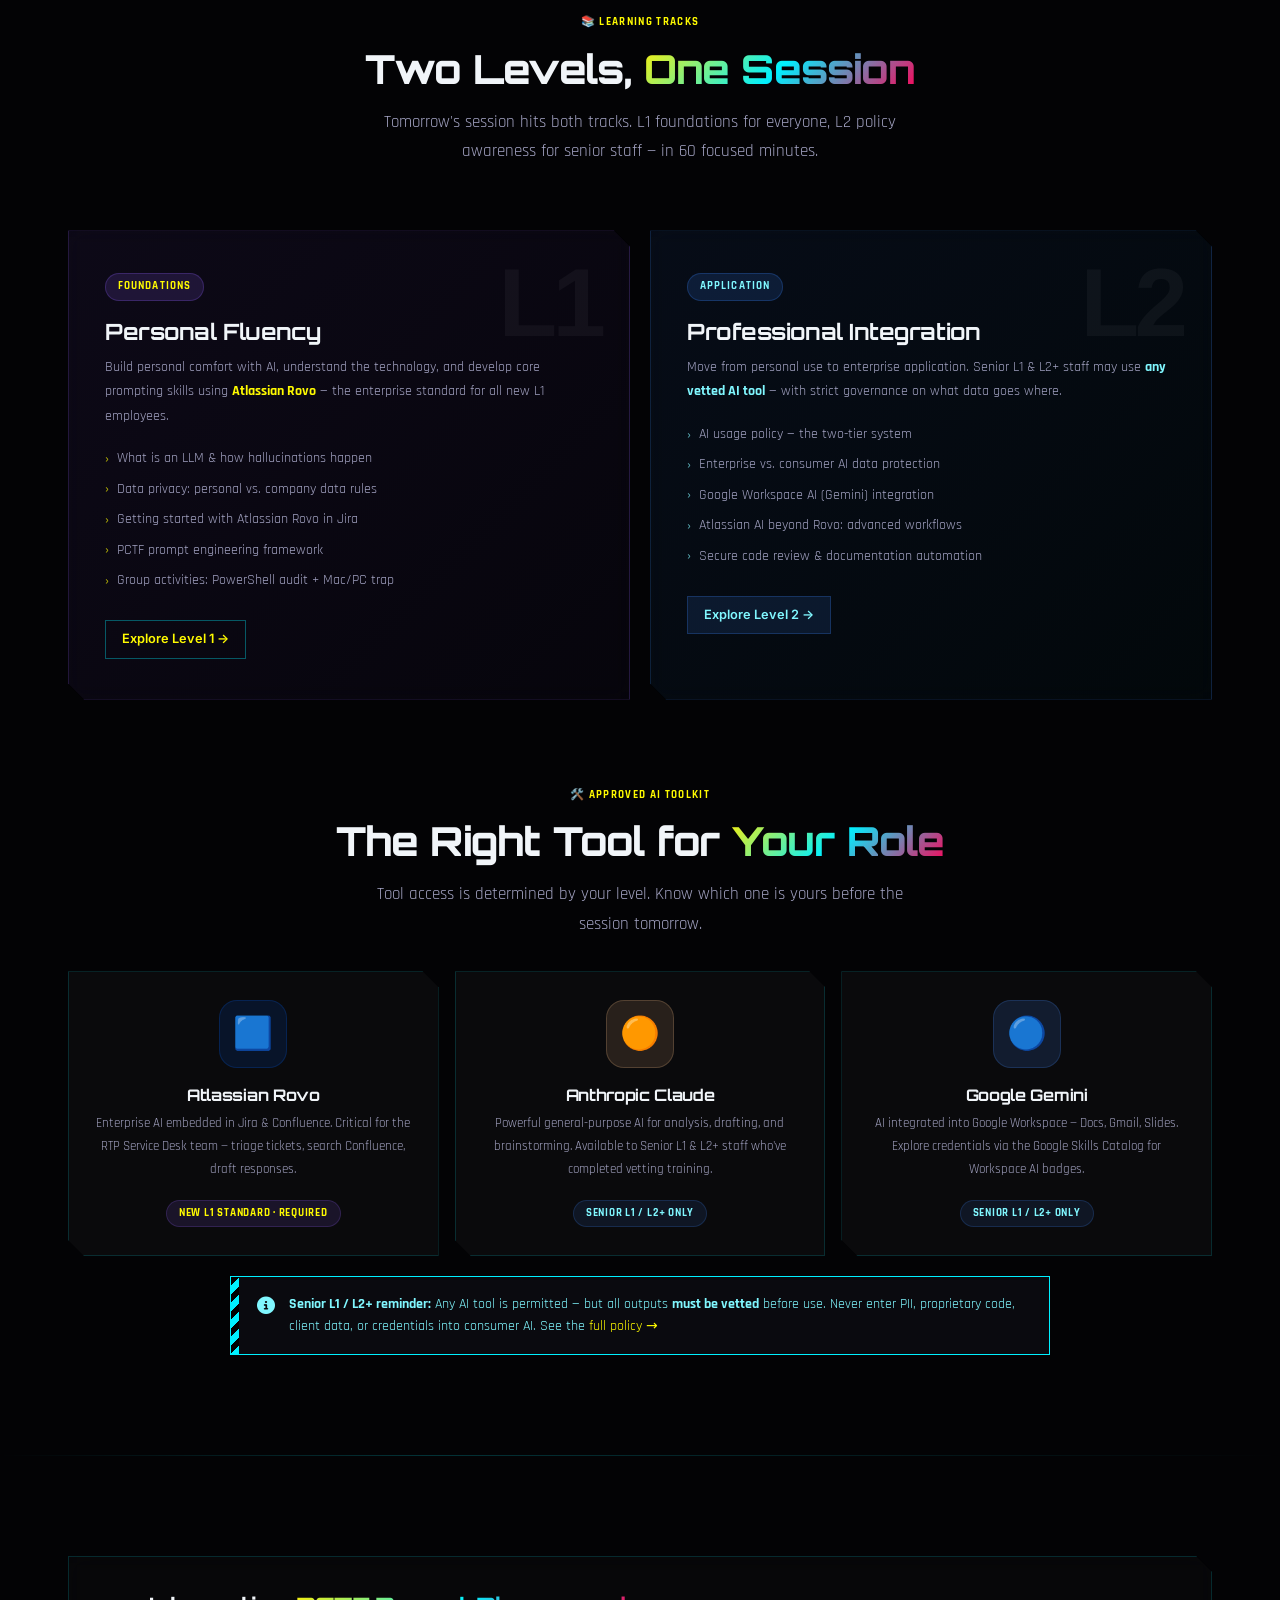
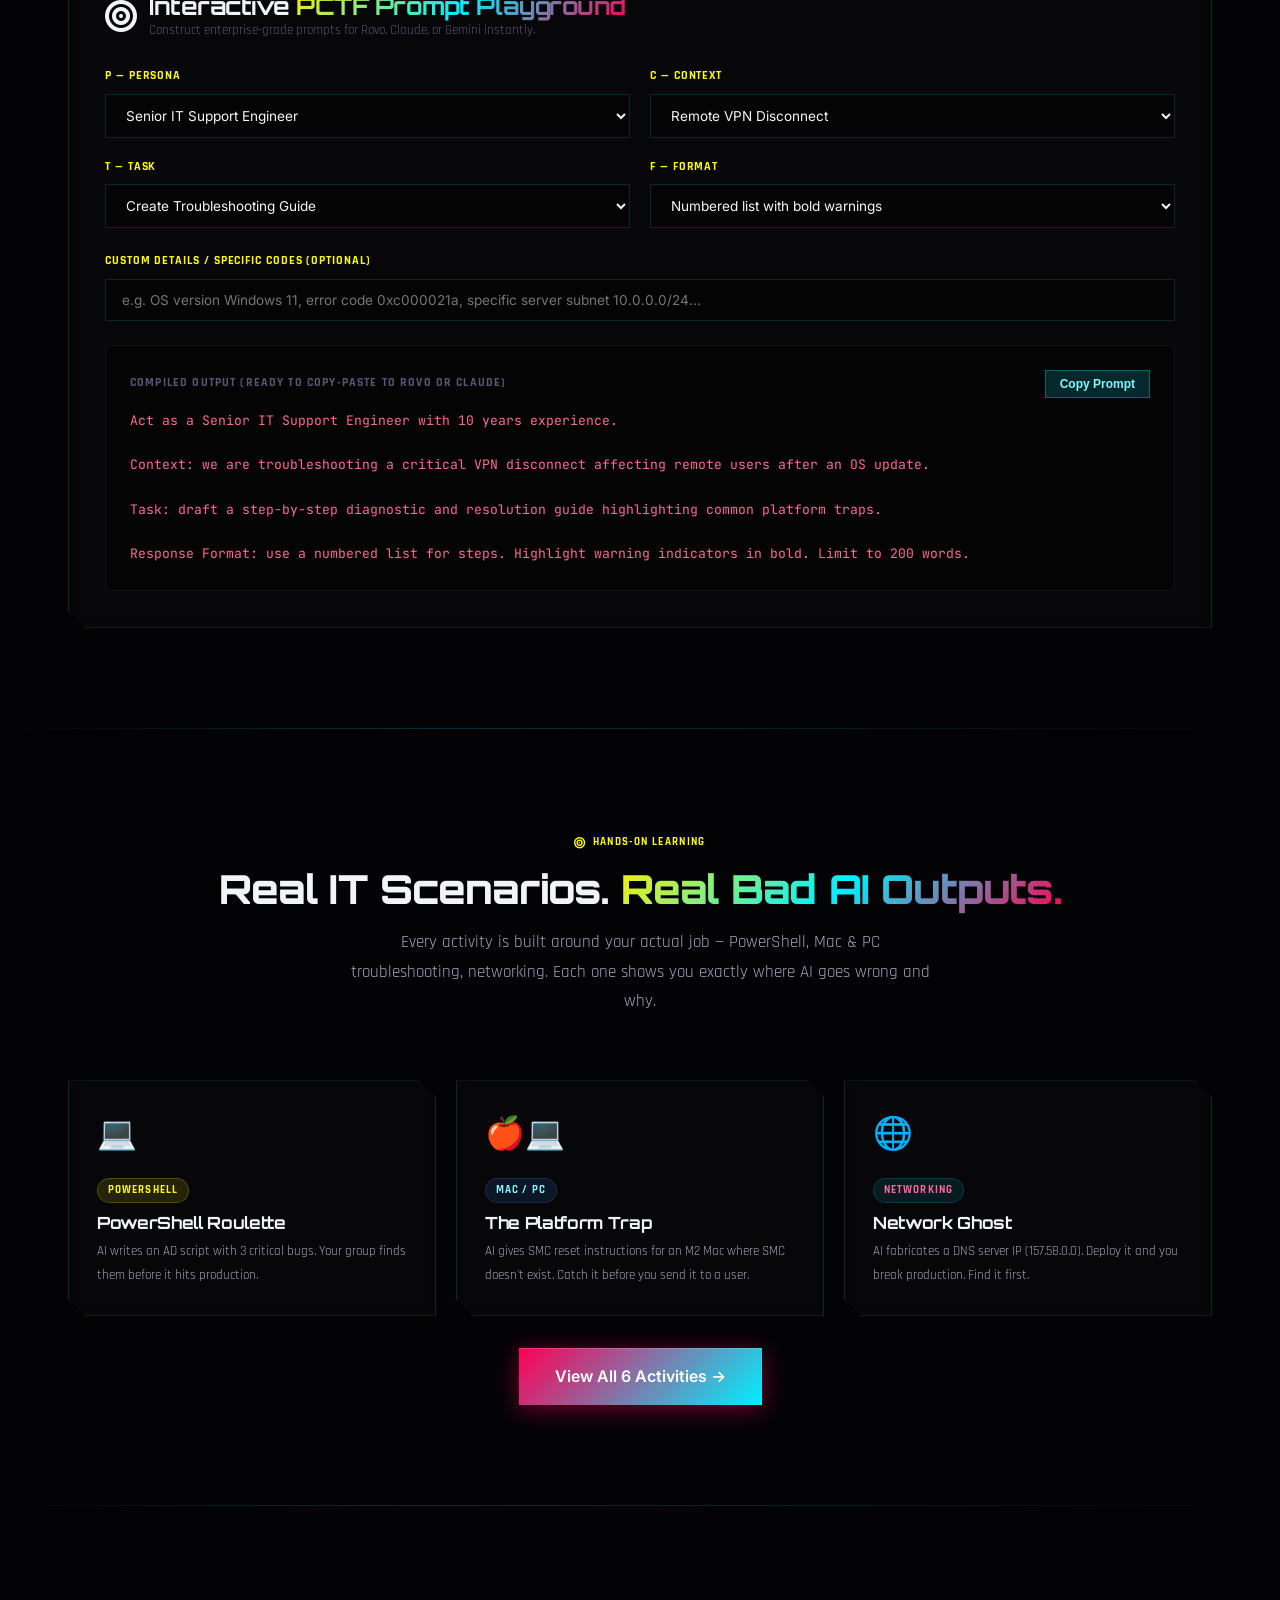
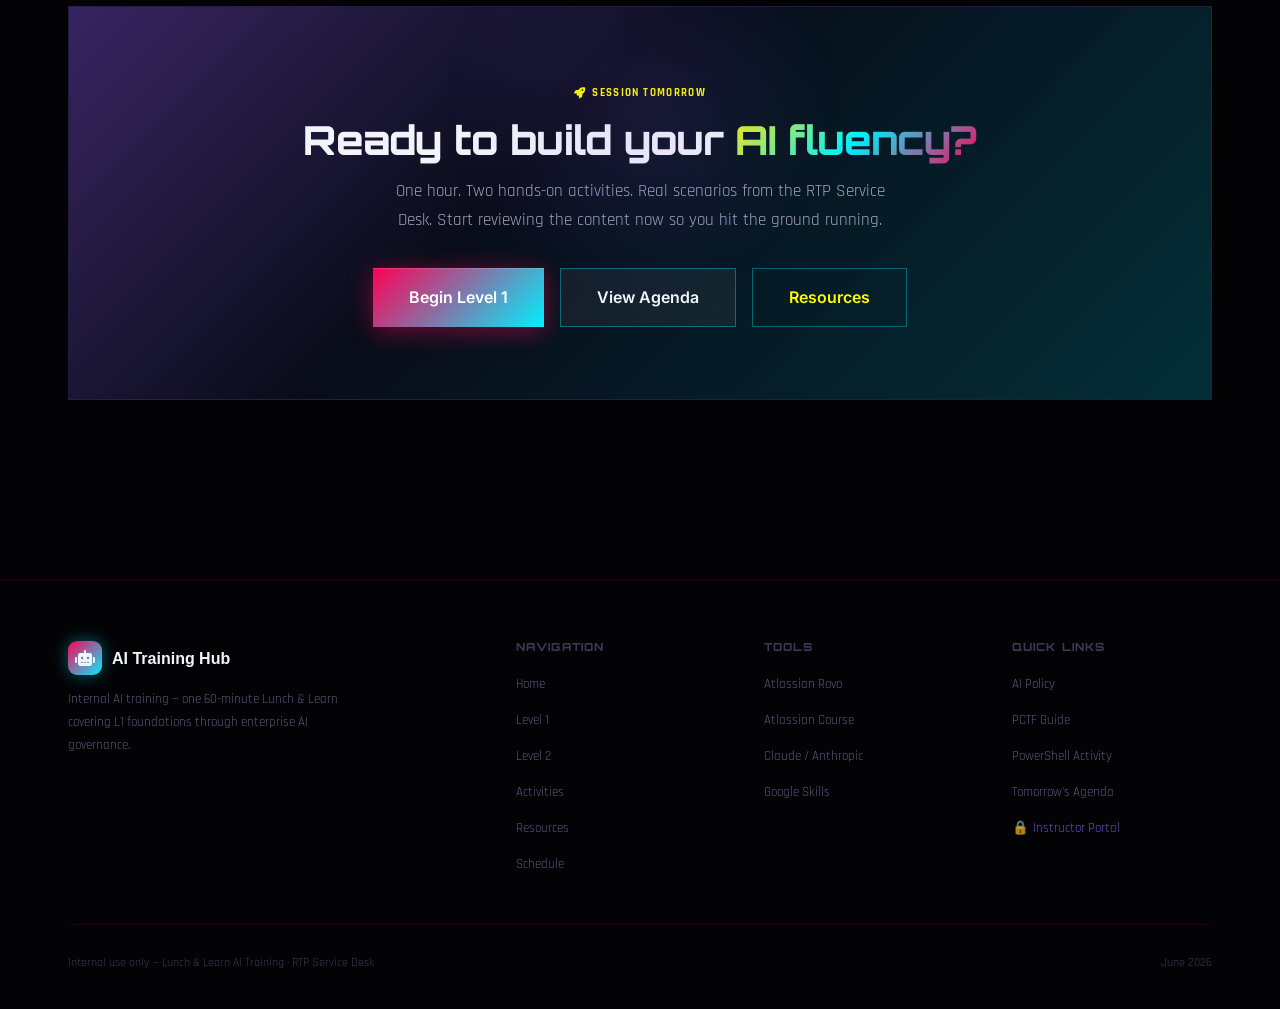
==== commit 3a5d985e: "feat: upgrade all emojis to FontAwesome vector icons & enhance cyberpunk animations" ====
--- a/index.html
+++ b/index.html
@@ -6,6 +6,7 @@
   <title>Lunch & Learn: Proper AI Utilization — RTP Service Desk</title>
   <meta name="description" content="Internal AI training hub — from personal AI fluency to enterprise-grade workflows. Powered by Atlassian Rovo. One hour. Real skills." />
   <link rel="stylesheet" href="style.css" />
+  <link rel="stylesheet" href="https://cdnjs.cloudflare.com/ajax/libs/font-awesome/6.4.0/css/all.min.css" />
   <style>
     /* ── Home-only styles ─────────────────────────────────── */
 
@@ -139,7 +140,7 @@
   <nav class="navbar" id="navbar">
     <div class="nav-inner">
       <a href="index.html" class="nav-logo">
-        <div class="nav-logo-icon">🤖</div>
+        <div class="nav-logo-icon"><i class="fa-solid fa-robot"></i></div>
         <span>AI Training Hub</span>
       </a>
       <ul class="nav-links" id="navLinks">
@@ -147,7 +148,7 @@
         <li><a href="level1.html">Level 1 <span class="nav-badge">L1</span></a></li>
         <li><a href="level2.html">Level 2 <span class="nav-badge" style="background:rgba(59,130,246,0.15);border-color:rgba(59,130,246,0.3);color:var(--secondary-light)">L2</span></a></li>
         <li><a href="policies.html">Policies</a></li>
-        <li><a href="activities.html">🎯 Activities</a></li>
+        <li><a href="activities.html"><i class="fa-solid fa-bullseye"></i> Activities</a></li>
         <li><a href="resources.html">Resources</a></li>
         <li><a href="schedule.html">Schedule</a></li>
       </ul>
@@ -197,9 +198,9 @@
           </div>
 
           <div class="hero-ctas">
-            <a href="level1.html" class="btn btn-primary btn-lg" id="btn-hero-l1">🚀 Start Level 1</a>
-            <a href="schedule.html" class="btn btn-secondary btn-lg" id="btn-hero-sched">📅 View Agenda</a>
-            <a href="activities.html" class="btn btn-outline btn-lg" id="btn-hero-acts">🎯 Activities</a>
+            <a href="level1.html" class="btn btn-primary btn-lg" id="btn-hero-l1"><i class="fa-solid fa-rocket"></i> Start Level 1</a>
+            <a href="schedule.html" class="btn btn-secondary btn-lg" id="btn-hero-sched"><i class="fa-solid fa-calendar-days"></i> View Agenda</a>
+            <a href="activities.html" class="btn btn-outline btn-lg" id="btn-hero-acts"><i class="fa-solid fa-bullseye"></i> Activities</a>
           </div>
         </div>
 
@@ -221,7 +222,7 @@
 
           <div class="hero-panel-card">
             <div class="panel-header">
-              <div class="panel-icon panel-icon-lock">🔐</div>
+              <div class="panel-icon panel-icon-lock"><i class="fa-solid fa-vault"></i></div>
               <div>
                 <div class="panel-title">Senior L1 / L2+ Policy</div>
                 <div class="panel-sub">Open Choice · Vet Everything</div>
@@ -368,7 +369,7 @@
       </div>
 
       <div class="callout callout-info animate-on-scroll" style="max-width:820px;margin:20px auto 0;">
-        <span class="callout-icon">ℹ️</span>
+        <span class="callout-icon"><i class="fa-solid fa-circle-info"></i></span>
         <span><strong>Senior L1 / L2+ reminder:</strong> Any AI tool is permitted — but all outputs <strong>must be vetted</strong> before use. Never enter PII, proprietary code, client data, or credentials into consumer AI. See the <a href="level2.html#policy">full policy →</a></span>
       </div>
     </div>
@@ -381,7 +382,7 @@
     <div class="container">
       <div class="prompt-builder-card animate-on-scroll">
         <div style="display:flex;align-items:center;gap:12px;margin-bottom:24px;">
-          <div style="font-size:2rem;line-height:1;">🎯</div>
+          <div style="font-size:2rem;line-height:1;"><i class="fa-solid fa-bullseye"></i></div>
           <div>
             <h3 style="margin:0;">Interactive <span class="gradient-text">PCTF Prompt Playground</span></h3>
             <p style="font-size:0.82rem;margin:0;color:var(--text-muted);">Construct enterprise-grade prompts for Rovo, Claude, or Gemini instantly.</p>
@@ -454,7 +455,7 @@
   <section class="section">
     <div class="container">
       <div class="section-header animate-on-scroll">
-        <div class="eyebrow-sm">🎯 Hands-On Learning</div>
+        <div class="eyebrow-sm"><i class="fa-solid fa-bullseye"></i> Hands-On Learning</div>
         <h2>Real IT Scenarios. <span class="gradient-text">Real Bad AI Outputs.</span></h2>
         <p>Every activity is built around your actual job — PowerShell, Mac &amp; PC troubleshooting, networking. Each one shows you exactly where AI goes wrong and why.</p>
       </div>
@@ -492,7 +493,7 @@
   <section class="section">
     <div class="container">
       <div class="cta-banner animate-on-scroll">
-        <div class="eyebrow-sm" style="justify-content:center;">🚀 Session Tomorrow</div>
+        <div class="eyebrow-sm" style="justify-content:center;"><i class="fa-solid fa-rocket"></i> Session Tomorrow</div>
         <h2>Ready to build your <span class="gradient-text">AI fluency?</span></h2>
         <p>One hour. Two hands-on activities. Real scenarios from the RTP Service Desk. Start reviewing the content now so you hit the ground running.</p>
         <div class="cta-row">
@@ -510,7 +511,7 @@
       <div class="footer-inner">
         <div class="footer-brand">
           <div class="nav-logo" style="display:inline-flex;">
-            <div class="nav-logo-icon">🤖</div><span>AI Training Hub</span>
+            <div class="nav-logo-icon"><i class="fa-solid fa-robot"></i></div><span>AI Training Hub</span>
           </div>
           <p>Internal AI training — one 60-minute Lunch &amp; Learn covering L1 foundations through enterprise AI governance.</p>
         </div>
--- a/style.css
+++ b/style.css
@@ -1,92 +1,93 @@
 /* ============================================================
-   AI TRAINING HUB — Premium Design System v2
-   High-tech dark theme · Glassmorphism · Neon accents
+   AI TRAINING HUB — Cyberpunk 2077 / Edgerunners Theme
+   Futuristic yellow · Neon Cyan · Hot Pink · Beveled Cuts
    ============================================================ */
 
-@import url('https://fonts.googleapis.com/css2?family=Inter:wght@300;400;500;600;700;800;900&family=Outfit:wght@300;400;600;700;800;900&family=JetBrains+Mono:wght@400;500;600&display=swap');
+@import url('https://fonts.googleapis.com/css2?family=Orbitron:wght@500;700;900&family=Rajdhani:wght@500;600;700&family=Share+Tech+Mono&family=Inter:wght@300;400;500;600;700;800;900&family=JetBrains+Mono:wght@400;500;600&display=swap');
 
 /* ── CSS Variables ─────────────────────────────────────────── */
 :root {
-  --bg-base:         #060610;
-  --bg-surface:      #0a0a1a;
-  --bg-elevated:     #0f0f22;
-  --bg-card:         rgba(255,255,255,0.035);
-  --bg-card-hover:   rgba(255,255,255,0.065);
-  --bg-glass:        rgba(10,10,30,0.6);
-
-  --border:          rgba(255,255,255,0.07);
-  --border-subtle:   rgba(255,255,255,0.04);
-  --border-bright:   rgba(255,255,255,0.14);
-
-  --primary:         #8b5cf6;
-  --primary-dim:     #6d28d9;
-  --primary-light:   #a78bfa;
-  --primary-glow:    rgba(139,92,246,0.35);
-  --primary-glow-sm: rgba(139,92,246,0.15);
-
-  --secondary:       #3b82f6;
-  --secondary-light: #60a5fa;
-  --secondary-glow:  rgba(59,130,246,0.3);
-
-  --accent:          #06b6d4;
-  --accent-light:    #67e8f9;
-  --accent-glow:     rgba(6,182,212,0.3);
-
-  --green:           #10b981;
-  --green-light:     #6ee7b7;
-  --green-glow:      rgba(16,185,129,0.3);
-
-  --amber:           #f59e0b;
-  --amber-light:     #fcd34d;
-  --red-light:       #fca5a5;
+  --bg-base:         #030305;
+  --bg-surface:      #0a0a0f;
+  --bg-elevated:     #121217;
+  --bg-card:         rgba(255,255,255,0.02);
+  --bg-card-hover:   rgba(0,240,255,0.04);
+  --bg-glass:        rgba(10,10,15,0.8);
+
+  --border:          rgba(0,240,255,0.15);
+  --border-subtle:   rgba(255,0,85,0.1);
+  --border-bright:   rgba(0,240,255,0.35);
+
+  --primary:         #fcee0a; /* Cyberpunk Yellow */
+  --primary-dim:     #bfa700;
+  --primary-light:   #fffb00;
+  --primary-glow:    rgba(252,238,10,0.25);
+  --primary-glow-sm: rgba(252,238,10,0.12);
+
+  --secondary:       #00f0ff; /* Neon Cyan */
+  --secondary-light: #80f7ff;
+  --secondary-glow:  rgba(0,240,255,0.25);
+
+  --accent:          #ff0055; /* Edgerunners Pink */
+  --accent-light:    #ff6699;
+  --accent-glow:     rgba(255,0,85,0.3);
+
+  --green:           #00ff66; /* Acid Green */
+  --green-light:     #66ff99;
+  --green-glow:      rgba(0,255,102,0.25);
+
+  --amber:           #ff9900; /* Safety Orange */
+  --amber-light:     #ffb366;
+  --red-light:       #ff4d4d;
 
   --atlassian:       #0052cc;
   --atlassian-light: #579dff;
   --atlassian-glow:  rgba(0,82,204,0.3);
 
   --text-primary:    #f1f5f9;
-  --text-secondary:  #94a3b8;
-  --text-muted:      #475569;
-  --text-dim:        #334155;
-
-  --gradient-hero:   radial-gradient(ellipse at 30% 50%, #1a0a3e 0%, #060610 60%),
-                     radial-gradient(ellipse at 80% 20%, #0a1628 0%, transparent 60%);
-  --gradient-primary: linear-gradient(135deg, #8b5cf6 0%, #6d28d9 100%);
-  --gradient-cta:    linear-gradient(135deg, #7c3aed 0%, #4338ca 50%, #2563eb 100%);
-  --gradient-text:   linear-gradient(135deg, #a78bfa 0%, #60a5fa 50%, #67e8f9 100%);
-  --gradient-card:   linear-gradient(135deg, rgba(139,92,246,0.06) 0%, rgba(6,182,212,0.03) 100%);
+  --text-secondary:  #a3a3c2;
+  --text-muted:      #57577a;
+  --text-dim:        #3a3a54;
+
+  --gradient-hero:   radial-gradient(ellipse at 30% 50%, #1f0015 0%, #030305 60%),
+                     radial-gradient(ellipse at 80% 20%, #001a1a 0%, transparent 60%);
+  --gradient-primary: linear-gradient(135deg, #fcee0a 0%, #ff0055 100%);
+  --gradient-cta:    linear-gradient(135deg, #ff0055 0%, #00f0ff 100%);
+  --gradient-text:   linear-gradient(135deg, #fcee0a 0%, #00f0ff 50%, #ff0055 100%);
+  --gradient-card:   linear-gradient(135deg, rgba(255,0,85,0.05) 0%, rgba(0,240,255,0.03) 100%);
   --gradient-atl:    linear-gradient(135deg, rgba(0,82,204,0.15) 0%, rgba(87,157,255,0.05) 100%);
 
-  --radius-xs:  4px;
-  --radius-sm:  8px;
-  --radius-md:  14px;
-  --radius-lg:  20px;
-  --radius-xl:  28px;
-  --radius-2xl: 40px;
-
-  --shadow-sm:   0 2px 8px rgba(0,0,0,0.4);
-  --shadow-md:   0 8px 32px rgba(0,0,0,0.5);
-  --shadow-lg:   0 24px 64px rgba(0,0,0,0.6);
-  --shadow-glow-sm: 0 0 20px rgba(139,92,246,0.2);
-  --shadow-glow:    0 0 40px rgba(139,92,246,0.25);
-  --shadow-glow-lg: 0 0 80px rgba(139,92,246,0.2);
-
-  --transition:      all 0.2s cubic-bezier(0.4,0,0.2,1);
-  --transition-slow: all 0.4s cubic-bezier(0.4,0,0.2,1);
-  --transition-spring: all 0.5s cubic-bezier(0.34,1.56,0.64,1);
+  --radius-xs:  0px;
+  --radius-sm:  0px;
+  --radius-md:  0px;
+  --radius-lg:  0px;
+  --radius-xl:  0px;
+  --radius-2xl: 0px;
+
+  --shadow-sm:   0 2px 8px rgba(0,0,0,0.6);
+  --shadow-md:   0 8px 32px rgba(0,0,0,0.7);
+  --shadow-lg:   0 24px 64px rgba(0,0,0,0.8);
+  --shadow-glow-sm: 0 0 15px rgba(0,240,255,0.25);
+  --shadow-glow:    0 0 30px rgba(0,240,255,0.35);
+  --shadow-glow-lg: 0 0 60px rgba(255,0,85,0.25);
+
+  --transition:      all 0.15s ease-out;
+  --transition-slow: all 0.3s ease-out;
+  --transition-spring: all 0.35s cubic-bezier(0.175, 0.885, 0.32, 1.275);
 }
 
 /* ── Reset ──────────────────────────────────────────────────── */
 *, *::before, *::after { box-sizing: border-box; margin: 0; padding: 0; }
 html { scroll-behavior: smooth; font-size: 16px; }
 body {
-  font-family: 'Inter', system-ui, sans-serif;
+  font-family: 'Rajdhani', system-ui, sans-serif;
   background-color: var(--bg-base);
   color: var(--text-primary);
   line-height: 1.6;
   min-height: 100vh;
   overflow-x: hidden;
   -webkit-font-smoothing: antialiased;
+  font-size: 1.05rem;
 }
 
 /* ── Global background ──────────────────────────────────────── */
@@ -94,9 +95,9 @@
   content: '';
   position: fixed; inset: 0;
   background:
-    radial-gradient(ellipse 80% 60% at 20% 10%, rgba(139,92,246,0.07) 0%, transparent 60%),
-    radial-gradient(ellipse 60% 50% at 85% 85%, rgba(6,182,212,0.05) 0%, transparent 55%),
-    radial-gradient(ellipse 50% 40% at 60% 40%, rgba(59,130,246,0.04) 0%, transparent 50%);
+    radial-gradient(ellipse 80% 60% at 20% 10%, rgba(255,0,85,0.05) 0%, transparent 60%),
+    radial-gradient(ellipse 60% 50% at 85% 85%, rgba(0,240,255,0.04) 0%, transparent 55%),
+    radial-gradient(ellipse 50% 40% at 60% 40%, rgba(252,238,10,0.03) 0%, transparent 50%);
   pointer-events: none;
   z-index: 0;
   animation: ambientPulse 15s ease-in-out infinite alternate;
@@ -118,7 +119,7 @@
 }
 
 /* ── Typography ─────────────────────────────────────────────── */
-h1,h2,h3,h4,h5 { font-family: 'Outfit', sans-serif; line-height: 1.15; letter-spacing: -0.02em; }
+h1,h2,h3,h4,h5 { font-family: 'Orbitron', sans-serif; line-height: 1.15; letter-spacing: -0.02em; }
 h1 { font-size: clamp(2.4rem, 5.5vw, 4rem); font-weight: 900; }
 h2 { font-size: clamp(1.6rem, 3.5vw, 2.5rem); font-weight: 800; }
 h3 { font-size: clamp(1.15rem, 2vw, 1.5rem); font-weight: 700; }
@@ -137,7 +138,7 @@
 }
 
 .text-glow {
-  text-shadow: 0 0 30px rgba(139,92,246,0.5), 0 0 60px rgba(139,92,246,0.2);
+  text-shadow: 0 0 30px rgba(0,240,255,0.5), 0 0 60px rgba(0,240,255,0.2);
 }
 
 /* ── Layout ─────────────────────────────────────────────────── */
@@ -163,7 +164,7 @@
   content: '';
   position: absolute; inset: -1px;
   border-radius: inherit;
-  background: linear-gradient(135deg, rgba(139,92,246,0.4), rgba(6,182,212,0.2), rgba(59,130,246,0.3));
+  background: linear-gradient(135deg, rgba(255,0,85,0.4), rgba(0,240,255,0.2), rgba(252,238,10,0.3));
   z-index: -1;
   opacity: 0;
   transition: opacity 0.3s ease;
@@ -182,8 +183,8 @@
 }
 .navbar.scrolled {
   background: rgba(6,6,16,0.92);
-  border-bottom-color: rgba(139,92,246,0.15);
-  box-shadow: 0 4px 40px rgba(0,0,0,0.6), 0 0 0 1px rgba(139,92,246,0.05);
+  border-bottom-color: rgba(0,240,255,0.25);
+  box-shadow: 0 4px 40px rgba(0,0,0,0.6), 0 0 0 1px rgba(0,240,255,0.05);
 }
 .nav-inner {
   display: flex; align-items: center; justify-content: space-between;
@@ -200,7 +201,7 @@
   border-radius: 9px;
   display: flex; align-items: center; justify-content: center;
   font-size: 16px; flex-shrink: 0;
-  box-shadow: 0 0 16px rgba(139,92,246,0.4);
+  box-shadow: 0 0 16px rgba(0,240,255,0.4);
 }
 .nav-links { display: flex; align-items: center; gap: 2px; list-style: none; }
 .nav-links a {
@@ -209,10 +210,10 @@
   transition: var(--transition); white-space: nowrap;
 }
 .nav-links a:hover { color: var(--text-primary); background: rgba(255,255,255,0.05); }
-.nav-links a.active { color: var(--primary-light); background: rgba(139,92,246,0.1); }
+.nav-links a.active { color: var(--primary-light); background: rgba(0,240,255,0.15); }
 .nav-badge {
   display: inline-flex; align-items: center;
-  background: rgba(139,92,246,0.15); border: 1px solid rgba(139,92,246,0.25);
+  background: rgba(252,238,10,0.15); border: 1px solid rgba(252,238,10,0.25);
   color: var(--primary-light); font-size: 0.65rem; font-weight: 700;
   padding: 1px 6px; border-radius: 999px; vertical-align: middle; margin-left: 3px;
 }
@@ -239,11 +240,11 @@
 
 .btn-primary {
   background: var(--gradient-cta); color: #fff;
-  box-shadow: 0 4px 24px rgba(139,92,246,0.45), inset 0 1px 0 rgba(255,255,255,0.15);
+  box-shadow: 0 4px 24px rgba(255,0,85,0.45), inset 0 1px 0 rgba(255,255,255,0.15);
 }
 .btn-primary:hover {
   transform: translateY(-2px) scale(1.02);
-  box-shadow: 0 8px 40px rgba(139,92,246,0.55), inset 0 1px 0 rgba(255,255,255,0.2);
+  box-shadow: 0 8px 40px rgba(255,0,85,0.55), inset 0 1px 0 rgba(255,255,255,0.2);
   color: #fff;
 }
 
@@ -252,17 +253,17 @@
   border: 1px solid var(--border-bright); backdrop-filter: blur(8px);
 }
 .btn-secondary:hover {
-  background: rgba(255,255,255,0.1); border-color: rgba(139,92,246,0.4);
+  background: rgba(255,255,255,0.1); border-color: rgba(0,240,255,0.4);
   transform: translateY(-2px); color: var(--text-primary);
   box-shadow: var(--shadow-glow-sm);
 }
 
 .btn-outline {
   background: transparent; color: var(--primary-light);
-  border: 1px solid rgba(139,92,246,0.35);
+  border: 1px solid rgba(0,240,255,0.35);
 }
 .btn-outline:hover {
-  background: rgba(139,92,246,0.1); color: var(--primary-light);
+  background: rgba(0,240,255,0.1); color: var(--primary-light);
   transform: translateY(-2px); box-shadow: var(--shadow-glow-sm);
 }
 
@@ -302,7 +303,7 @@
   background: var(--gradient-card); opacity: 0; transition: opacity 0.3s;
 }
 .card:hover {
-  border-color: rgba(139,92,246,0.25);
+  border-color: rgba(0,240,255,0.35);
   transform: translateY(-5px);
   box-shadow: var(--shadow-md), var(--shadow-glow-sm);
   background: var(--bg-card-hover);
@@ -310,9 +311,9 @@
 .card:hover::before { opacity: 1; }
 
 /* ── Glow utilities ─────────────────────────────────────────── */
-.glow-purple { box-shadow: var(--shadow-glow); }
-.glow-cyan   { box-shadow: 0 0 40px var(--accent-glow); }
-.glow-green  { box-shadow: 0 0 40px var(--green-glow); }
+.glow-yellow { box-shadow: var(--shadow-glow-sm); }
+.glow-pink   { box-shadow: 0 0 40px var(--accent-glow); }
+.glow-cyan   { box-shadow: 0 0 40px var(--secondary-glow); }
 
 /* ── Hero ────────────────────────────────────────────────────── */
 .hero {
@@ -324,8 +325,8 @@
 .hero-grid-bg {
   position: absolute; inset: 0; pointer-events: none;
   background-image:
-    linear-gradient(rgba(139,92,246,0.04) 1px, transparent 1px),
-    linear-gradient(90deg, rgba(139,92,246,0.04) 1px, transparent 1px);
+    linear-gradient(rgba(0,240,255,0.04) 1px, transparent 1px),
+    linear-gradient(90deg, rgba(0,240,255,0.04) 1px, transparent 1px);
   background-size: 60px 60px;
   mask-image: radial-gradient(ellipse 80% 60% at 50% 50%, black 20%, transparent 80%);
 }
@@ -337,19 +338,19 @@
 }
 .orb-1 {
   width: 600px; height: 600px;
-  background: radial-gradient(circle, rgba(139,92,246,0.12) 0%, transparent 70%);
+  background: radial-gradient(circle, rgba(255,0,85,0.06) 0%, transparent 70%);
   top: -100px; left: -200px;
   animation: orbFloat1 20s ease-in-out infinite;
 }
 .orb-2 {
   width: 500px; height: 500px;
-  background: radial-gradient(circle, rgba(6,182,212,0.08) 0%, transparent 70%);
+  background: radial-gradient(circle, rgba(0,240,255,0.05) 0%, transparent 70%);
   bottom: -100px; right: -100px;
   animation: orbFloat2 25s ease-in-out infinite;
 }
 .orb-3 {
   width: 300px; height: 300px;
-  background: radial-gradient(circle, rgba(59,130,246,0.07) 0%, transparent 70%);
+  background: radial-gradient(circle, rgba(252,238,10,0.04) 0%, transparent 70%);
   top: 40%; right: 25%;
   animation: orbFloat3 18s ease-in-out infinite;
 }
@@ -374,8 +375,8 @@
 /* Eyebrow badge */
 .eyebrow {
   display: inline-flex; align-items: center; gap: 8px;
-  background: rgba(139,92,246,0.1);
-  border: 1px solid rgba(139,92,246,0.25);
+  background: rgba(252,238,10,0.1);
+  border: 1px solid rgba(252,238,10,0.25);
   border-radius: 999px; padding: 6px 16px;
   font-size: 0.75rem; font-weight: 700; letter-spacing: 0.06em;
   text-transform: uppercase; color: var(--primary-light);
@@ -423,7 +424,7 @@
   padding: 7px 14px; border-radius: 999px;
   font-size: 0.775rem; font-weight: 600; border: 1px solid;
 }
-.phase-pill.active  { background: rgba(139,92,246,0.12); border-color: rgba(139,92,246,0.3); color: var(--primary-light); }
+.phase-pill.active  { background: rgba(252,238,10,0.12); border-color: rgba(252,238,10,0.3); color: var(--primary-light); }
 .phase-pill.upcoming{ background: rgba(59,130,246,0.08); border-color: rgba(59,130,246,0.2); color: var(--secondary-light); }
 .phase-pill .dot { width: 6px; height: 6px; border-radius: 50%; }
 .phase-pill.active .dot { background: var(--primary-light); animation: pulse 2s infinite; }
@@ -446,7 +447,7 @@
 .hero-panel-card::before {
   content: ''; position: absolute;
   inset: -1px; border-radius: inherit;
-  background: linear-gradient(135deg, rgba(139,92,246,0.3), rgba(6,182,212,0.15));
+  background: linear-gradient(135deg, rgba(255,0,85,0.25), rgba(0,240,255,0.12));
   opacity: 0; transition: opacity 0.3s;
   z-index: -1;
 }
@@ -488,10 +489,10 @@
   content: ''; position: absolute; inset: 0;
   background: var(--gradient-card); opacity: 0; transition: opacity 0.3s;
 }
-.stat-item:hover { border-color: rgba(139,92,246,0.25); transform: translateY(-3px); box-shadow: var(--shadow-glow-sm); }
+.stat-item:hover { border-color: rgba(0,240,255,0.3); transform: translateY(-3px); box-shadow: var(--shadow-glow-sm); }
 .stat-item:hover::before { opacity: 1; }
 .stat-number {
-  font-family: 'Outfit', sans-serif; font-size: 2.5rem; font-weight: 900;
+  font-family: 'Orbitron', sans-serif; font-size: 2.5rem; font-weight: 900;
   background: var(--gradient-text);
   -webkit-background-clip: text; -webkit-text-fill-color: transparent; background-clip: text;
   display: block; line-height: 1; position: relative; z-index: 1;
@@ -511,20 +512,20 @@
 }
 
 /* ── Divider ─────────────────────────────────────────────────── */
-.divider { height: 1px; background: linear-gradient(90deg, transparent, rgba(139,92,246,0.15), rgba(6,182,212,0.1), transparent); }
+.divider { height: 1px; background: linear-gradient(90deg, transparent, rgba(0,240,255,0.2), rgba(0,240,255,0.1), transparent); }
 
 /* ── Page Hero (inner pages) ─────────────────────────────────── */
 .page-hero {
   padding: 150px 0 90px;
   position: relative; overflow: hidden;
-  background: linear-gradient(170deg, rgba(20,10,50,0.8) 0%, var(--bg-base) 100%);
+  background: linear-gradient(170deg, rgba(31,0,21,0.8) 0%, var(--bg-base) 100%);
 }
 .page-hero::before {
   content: '';
   position: absolute; inset: 0;
   background-image:
-    linear-gradient(rgba(139,92,246,0.05) 1px, transparent 1px),
-    linear-gradient(90deg, rgba(139,92,246,0.05) 1px, transparent 1px);
+    linear-gradient(rgba(0,240,255,0.04) 1px, transparent 1px),
+    linear-gradient(90deg, rgba(0,240,255,0.04) 1px, transparent 1px);
   background-size: 60px 60px;
   mask-image: linear-gradient(to bottom, rgba(0,0,0,0.6), transparent);
 }
@@ -547,8 +548,8 @@
   padding: 8px 18px; border-radius: 999px;
   font-size: 0.82rem; font-weight: 700; margin-bottom: 20px;
 }
-.level-badge-l1 { background: rgba(139,92,246,0.12); border: 1px solid rgba(139,92,246,0.25); color: var(--primary-light); }
-.level-badge-l2 { background: rgba(59,130,246,0.12); border: 1px solid rgba(59,130,246,0.25); color: var(--secondary-light); }
+.level-badge-l1 { background: rgba(252,238,10,0.12); border: 1px solid rgba(252,238,10,0.25); color: var(--primary-light); }
+.level-badge-l2 { background: rgba(0,240,255,0.12); border: 1px solid rgba(0,240,255,0.25); color: var(--secondary-light); }
 
 /* ── Module blocks ───────────────────────────────────────────── */
 .module {
@@ -565,11 +566,11 @@
   content: ''; position: absolute; inset: 0;
   background: var(--gradient-card); opacity: 0; transition: opacity 0.3s;
 }
-.module:hover { border-color: rgba(139,92,246,0.18); }
+.module:hover { border-color: rgba(0,240,255,0.25); }
 .module:hover::before { opacity: 1; }
 .module-number {
   position: absolute; top: 32px; right: 32px;
-  font-family: 'Outfit', sans-serif; font-size: 5rem; font-weight: 900;
+  font-family: 'Orbitron', sans-serif; font-size: 5rem; font-weight: 900;
   color: rgba(255,255,255,0.025); line-height: 1; pointer-events: none;
   letter-spacing: -0.05em;
 }
@@ -588,7 +589,7 @@
   text-transform: uppercase; padding: 3px 10px; border-radius: 999px;
   margin-bottom: 8px;
 }
-.tag-purple { background: rgba(139,92,246,0.12); color: var(--primary-light); border: 1px solid rgba(139,92,246,0.2); }
+.tag-purple { background: rgba(252,238,10,0.12); color: var(--primary-light); border: 1px solid rgba(252,238,10,0.2); }
 .tag-blue   { background: rgba(59,130,246,0.12);  color: var(--secondary-light); border: 1px solid rgba(59,130,246,0.2); }
 .tag-cyan   { background: rgba(6,182,212,0.12);   color: var(--accent-light); border: 1px solid rgba(6,182,212,0.2); }
 .tag-atl    { background: rgba(0,82,204,0.12);    color: var(--atlassian-light); border: 1px solid rgba(0,82,204,0.2); }
@@ -599,12 +600,12 @@
 /* ── Terminal / Code blocks ──────────────────────────────────── */
 .terminal {
   background: #020208;
-  border: 1px solid rgba(139,92,246,0.2);
+  border: 1px solid rgba(0,240,255,0.25);
   border-radius: var(--radius-md);
   overflow: hidden;
   font-family: 'JetBrains Mono', monospace;
   font-size: 0.82rem;
-  box-shadow: 0 8px 32px rgba(0,0,0,0.5), 0 0 0 1px rgba(139,92,246,0.08);
+  box-shadow: 0 8px 32px rgba(0,0,0,0.5), 0 0 0 1px rgba(0,240,255,0.08);
 }
 .terminal-titlebar {
   display: flex; align-items: center; gap: 8px;
@@ -618,7 +619,7 @@
 .terminal-dot.green  { background: #28c840; }
 .terminal-label { font-size: 0.7rem; color: var(--text-muted); margin-left: 6px; font-family: 'Inter', sans-serif; }
 .terminal-body { padding: 20px; line-height: 1.8; }
-.terminal-body .t-cmd   { color: #a78bfa; }
+.terminal-body .t-cmd   { color: var(--primary); }
 .terminal-body .t-flag  { color: #67e8f9; }
 .terminal-body .t-str   { color: #86efac; }
 .terminal-body .t-err   { color: #fca5a5; }
@@ -671,7 +672,7 @@
   cursor: pointer; backdrop-filter: blur(8px);
 }
 .resource-link:hover {
-  background: var(--bg-card-hover); border-color: rgba(139,92,246,0.25);
+  background: var(--bg-card-hover); border-color: rgba(0,240,255,0.35);
   transform: translateX(5px); color: inherit;
   box-shadow: var(--shadow-glow-sm);
 }
@@ -710,8 +711,8 @@
 
 /* ── Activity Cards ──────────────────────────────────────────── */
 .activity-card {
-  background: linear-gradient(135deg, rgba(139,92,246,0.07) 0%, rgba(6,182,212,0.03) 100%);
-  border: 1px solid rgba(139,92,246,0.18);
+  background: linear-gradient(135deg, rgba(252,238,10,0.05) 0%, rgba(0,240,255,0.03) 100%);
+  border: 1px solid rgba(252,238,10,0.25);
   border-radius: var(--radius-lg);
   padding: 28px 32px; margin-top: 28px;
   position: relative; overflow: hidden;
@@ -721,7 +722,7 @@
   position: absolute; top: 16px; right: 18px;
   font-size: 0.62rem; font-weight: 800; letter-spacing: 0.1em;
   color: var(--primary-light);
-  background: rgba(139,92,246,0.12); border: 1px solid rgba(139,92,246,0.2);
+  background: rgba(252,238,10,0.12); border: 1px solid rgba(252,238,10,0.2);
   padding: 3px 10px; border-radius: 999px;
 }
 .activity-card h4 { color: var(--primary-light); margin-bottom: 6px; font-size: 1rem; }
@@ -736,9 +737,9 @@
 .activity-steps li { display: flex; gap: 12px; align-items: flex-start; font-size: 0.85rem; color: var(--text-secondary); }
 .step-num {
   flex-shrink: 0; width: 22px; height: 22px; border-radius: 50%;
-  background: rgba(139,92,246,0.18); color: var(--primary-light);
+  background: rgba(252,238,10,0.18); color: var(--primary-light);
   font-size: 0.68rem; font-weight: 700; display: flex; align-items: center; justify-content: center;
-  margin-top: 1px; border: 1px solid rgba(139,92,246,0.2);
+  margin-top: 1px; border: 1px solid rgba(252,238,10,0.2);
 }
 
 /* ── Discussion box ──────────────────────────────────────────── */
@@ -754,14 +755,85 @@
 
 /* ── Callouts ────────────────────────────────────────────────── */
 .callout {
-  display: flex; gap: 14px; padding: 16px 20px;
+  display: flex; gap: 14px; padding: 16px 20px; padding-left: 26px;
   border-radius: var(--radius-md); margin: 20px 0; font-size: 0.875rem;
-}
-.callout-warning { background: rgba(245,158,11,0.06); border: 1px solid rgba(245,158,11,0.2); color: var(--amber-light); }
-.callout-info    { background: rgba(6,182,212,0.06);  border: 1px solid rgba(6,182,212,0.2);  color: var(--accent-light); }
-.callout-success { background: rgba(16,185,129,0.06); border: 1px solid rgba(16,185,129,0.2); color: var(--green-light); }
-.callout-danger  { background: rgba(239,68,68,0.06);  border: 1px solid rgba(239,68,68,0.2);  color: var(--red-light); }
-.callout-icon { font-size: 18px; flex-shrink: 0; }
+  position: relative;
+  overflow: hidden;
+  background: var(--bg-surface);
+}
+
+.callout-warning {
+  border: 1px solid var(--primary);
+  color: var(--primary-light);
+}
+.callout-warning::before {
+  content: '';
+  position: absolute;
+  top: 0; left: 0; bottom: 0;
+  width: 8px;
+  background: repeating-linear-gradient(
+    -45deg,
+    var(--primary),
+    var(--primary) 6px,
+    #000000 6px,
+    #000000 12px
+  );
+}
+
+.callout-info {
+  border: 1px solid var(--secondary);
+  color: var(--secondary-light);
+}
+.callout-info::before {
+  content: '';
+  position: absolute;
+  top: 0; left: 0; bottom: 0;
+  width: 8px;
+  background: repeating-linear-gradient(
+    -45deg,
+    var(--secondary),
+    var(--secondary) 6px,
+    #000000 6px,
+    #000000 12px
+  );
+}
+
+.callout-success {
+  border: 1px solid var(--green);
+  color: var(--green-light);
+}
+.callout-success::before {
+  content: '';
+  position: absolute;
+  top: 0; left: 0; bottom: 0;
+  width: 8px;
+  background: repeating-linear-gradient(
+    -45deg,
+    var(--green),
+    var(--green) 6px,
+    #000000 6px,
+    #000000 12px
+  );
+}
+
+.callout-danger {
+  border: 1px solid var(--accent);
+  color: var(--accent-light);
+}
+.callout-danger::before {
+  content: '';
+  position: absolute;
+  top: 0; left: 0; bottom: 0;
+  width: 8px;
+  background: repeating-linear-gradient(
+    -45deg,
+    var(--accent),
+    var(--accent) 6px,
+    #000000 6px,
+    #000000 12px
+  );
+}
+.callout-icon { font-size: 18px; flex-shrink: 0; position: relative; z-index: 2; }
 
 /* ── Objectives list ─────────────────────────────────────────── */
 .objectives { list-style: none; display: flex; flex-direction: column; gap: 10px; margin: 16px 0; }
@@ -776,7 +848,7 @@
 .grid-2 { display: grid; grid-template-columns: repeat(2,1fr); gap: 20px; }
 
 /* ── Card icon colors ────────────────────────────────────────── */
-.card-icon-purple { background: rgba(139,92,246,0.12); border: 1px solid rgba(139,92,246,0.18); }
+.card-icon-purple { background: rgba(252,238,10,0.12); border: 1px solid rgba(252,238,10,0.18); }
 .card-icon-blue   { background: rgba(59,130,246,0.12);  border: 1px solid rgba(59,130,246,0.18); }
 .card-icon-cyan   { background: rgba(6,182,212,0.12);   border: 1px solid rgba(6,182,212,0.18); }
 .card-icon-atl    { background: rgba(0,82,204,0.12);    border: 1px solid rgba(0,82,204,0.18); }
@@ -830,9 +902,9 @@
   border-radius: var(--radius-md); padding: 22px 16px; text-align: center;
   transition: var(--transition-spring);
 }
-.pctf-card:hover { border-color: rgba(139,92,246,0.3); transform: translateY(-5px) scale(1.02); box-shadow: var(--shadow-glow-sm); }
+.pctf-card:hover { border-color: rgba(0,240,255,0.35); transform: translateY(-5px) scale(1.02); box-shadow: var(--shadow-glow-sm); }
 .pctf-letter {
-  font-family: 'Outfit', sans-serif; font-size: 2.8rem; font-weight: 900;
+  font-family: 'Orbitron', sans-serif; font-size: 2.8rem; font-weight: 900;
   background: var(--gradient-text);
   -webkit-background-clip: text; -webkit-text-fill-color: transparent; background-clip: text;
   line-height: 1; margin-bottom: 8px;
@@ -922,7 +994,7 @@
   position: absolute;
   inset: 0;
   border-radius: inherit;
-  background: radial-gradient(600px circle at var(--mouse-x, 0px) var(--mouse-y, 0px), rgba(139,92,246,0.1), transparent 40%);
+  background: radial-gradient(600px circle at var(--mouse-x, 0px) var(--mouse-y, 0px), rgba(0,240,255,0.08), transparent 40%);
   z-index: 1;
   pointer-events: none;
   opacity: 0;
@@ -1000,9 +1072,9 @@
   letter-spacing: 0.1em;
 }
 .pb-btn-copy {
-  background: rgba(139,92,246,0.15);
-  border: 1px solid rgba(139,92,246,0.3);
-  color: var(--primary-light);
+  background: rgba(0,240,255,0.15);
+  border: 1px solid rgba(0,240,255,0.3);
+  color: var(--secondary-light);
   padding: 6px 14px;
   font-size: 0.75rem;
   font-weight: 700;
@@ -1090,7 +1162,7 @@
   background: var(--bg-glass);
   backdrop-filter: blur(28px);
   -webkit-backdrop-filter: blur(28px);
-  border: 1px solid rgba(139,92,246,0.25);
+  border: 1px solid rgba(0,240,255,0.35);
   border-radius: var(--radius-xl);
   padding: 40px;
   box-shadow: var(--shadow-lg), var(--shadow-glow);
@@ -1173,8 +1245,8 @@
   transition: var(--transition);
 }
 .keypad-btn:hover {
-  background: rgba(139,92,246,0.12);
-  border-color: rgba(139,92,246,0.3);
+  background: rgba(0,240,255,0.12);
+  border-color: rgba(0,240,255,0.35);
   transform: translateY(-2px);
 }
 .keypad-btn:active {
@@ -1234,13 +1306,13 @@
 }
 .inst-agenda-item.active {
   border-left-color: var(--primary-light);
-  background: rgba(139,92,246,0.03);
+  background: rgba(0,240,255,0.04);
   border-radius: 0 var(--radius-md) var(--radius-md) 0;
   padding-top: 10px;
   padding-bottom: 10px;
 }
 .inst-agenda-time {
-  font-family: 'Outfit', sans-serif;
+  font-family: 'Orbitron', sans-serif;
   font-size: 0.75rem;
   font-weight: 700;
   letter-spacing: 0.05em;
@@ -1298,7 +1370,7 @@
 
 /* Stopwatch / Timer widget */
 .timer-widget {
-  background: linear-gradient(135deg, rgba(6,182,212,0.1), rgba(139,92,246,0.05));
+  background: linear-gradient(135deg, rgba(6,182,212,0.1), rgba(0,240,255,0.05));
   border: 1px solid rgba(6,182,212,0.25);
   border-radius: var(--radius-lg);
   padding: 24px;
@@ -1308,7 +1380,7 @@
   backdrop-filter: blur(10px);
 }
 .timer-display {
-  font-family: 'Outfit', sans-serif;
+  font-family: 'Orbitron', sans-serif;
   font-size: 2.8rem;
   font-weight: 800;
   background: var(--gradient-text);
@@ -1342,8 +1414,8 @@
   border-color: var(--border-bright);
 }
 .timer-btn.active {
-  background: rgba(124,58,237,0.15);
-  border-color: rgba(124,58,237,0.3);
+  background: rgba(0,240,255,0.15);
+  border-color: rgba(0,240,255,0.35);
   color: var(--primary-light);
 }
 
@@ -1476,7 +1548,7 @@
   line-height: 1;
 }
 .verdict-title {
-  font-family: 'Outfit', sans-serif;
+  font-family: 'Orbitron', sans-serif;
   font-size: 1.15rem;
   font-weight: 700;
   margin-bottom: 6px;
@@ -1490,4 +1562,137 @@
   color: var(--text-primary);
 }
 
-
+/* ── Cyberpunk Bevels & Scanlines ───────────────────────────── */
+.card, 
+.level-card, 
+.tool-card, 
+.ecosystem-card, 
+.case-study-card, 
+.module, 
+.atlassian-spotlight, 
+.prompt-builder-card, 
+.vault-card, 
+.inst-panel, 
+.timer-widget,
+.matrix-card {
+  clip-path: polygon(0 0, calc(100% - 16px) 0, 100% 16px, 100% 100%, 16px 100%, 0 calc(100% - 16px)) !important;
+}
+
+/* CRT Scanline overlay on Simulated terminals */
+.terminal {
+  position: relative;
+  overflow: hidden;
+}
+.terminal::after {
+  content: '';
+  position: absolute;
+  top: 0; left: 0; right: 0; bottom: 0;
+  background: linear-gradient(
+    rgba(18, 16, 16, 0) 50%, 
+    rgba(0, 0, 0, 0.25) 50%
+  ), linear-gradient(
+    90deg, 
+    rgba(255, 0, 0, 0.06), 
+    rgba(0, 255, 0, 0.02), 
+    rgba(0, 0, 255, 0.06)
+  );
+  background-size: 100% 4px, 6px 100%;
+  z-index: 10;
+  pointer-events: none;
+  opacity: 0.45;
+}
+
+/* Hazard Warning Stripe element */
+.hazard-stripe {
+  background: repeating-linear-gradient(
+    -45deg,
+    var(--primary),
+    var(--primary) 10px,
+    #000000 10px,
+    #000000 20px
+  );
+  height: 12px;
+  width: 100%;
+}
+
+/* Cyber text glitch animation */
+@keyframes cyber-glitch {
+  0%, 100% {
+    text-shadow: 2px 0 0 var(--secondary), -2px 0 0 var(--accent);
+    transform: skew(0deg);
+  }
+  2% {
+    text-shadow: -3px 2px 0 var(--secondary), 3px -2px 0 var(--accent);
+    transform: skew(3deg);
+  }
+  4% {
+    text-shadow: 2px -1px 0 var(--secondary), -2px 1px 0 var(--accent);
+    transform: skew(-2deg);
+  }
+  6% {
+    text-shadow: none;
+    transform: skew(0deg);
+  }
+  48% {
+    text-shadow: none;
+    transform: skew(0deg);
+  }
+  50% {
+    text-shadow: 3px 0px 0 var(--secondary), -3px 0px 0 var(--accent);
+    transform: skew(1.5deg);
+  }
+  52% {
+    text-shadow: -2px -2px 0 var(--secondary), 2px 2px 0 var(--accent);
+    transform: skew(-1.5deg);
+  }
+  54% {
+    text-shadow: none;
+    transform: skew(0deg);
+  }
+  92% {
+    text-shadow: none;
+    transform: skew(0deg);
+  }
+  94% {
+    text-shadow: 4px 1px 0 var(--secondary), -4px -1px 0 var(--accent);
+    transform: skew(2deg);
+  }
+  96% {
+    text-shadow: -4px 2px 0 var(--secondary), 4px -2px 0 var(--accent);
+    transform: skew(-3deg);
+  }
+  98% {
+    text-shadow: 2px -2px 0 var(--secondary), -2px 2px 0 var(--accent);
+    transform: skew(1deg);
+  }
+}
+
+.hero h1, .section-header h2 {
+  animation: cyber-glitch 4s infinite linear alternate-reverse;
+}
+
+/* Hover and active element cyberpunk glitches */
+.btn-primary:hover, .btn-secondary:hover, .btn-outline:hover, .btn-atlassian:hover {
+  animation: btn-flicker 2s infinite;
+}
+
+@keyframes btn-flicker {
+  0%, 100% { opacity: 1; filter: drop-shadow(0 0 4px var(--secondary-glow)); }
+  23% { opacity: 1; }
+  24% { opacity: 0.85; filter: drop-shadow(0 0 2px var(--secondary-glow)); }
+  26% { opacity: 0.95; }
+  27% { opacity: 1; filter: drop-shadow(0 0 5px var(--secondary-glow)); }
+  78% { opacity: 1; }
+  79% { opacity: 0.8; filter: drop-shadow(0 0 1px var(--secondary-glow)); }
+  81% { opacity: 0.95; }
+  82% { opacity: 1; }
+}
+
+/* Enhanced card hover effects with cyber tilt and neon shift */
+.card:hover, .level-card:hover, .tool-card:hover, .ecosystem-card:hover, .case-study-card:hover, .module:hover, .inst-panel:hover, .timer-widget:hover, .matrix-card:hover {
+  transform: translateY(-5px) skewX(-1.5deg) !important;
+  box-shadow: 0 10px 30px rgba(0, 240, 255, 0.18), 0 0 15px rgba(255, 0, 85, 0.12) !important;
+  border-color: var(--secondary) !important;
+}
+
+
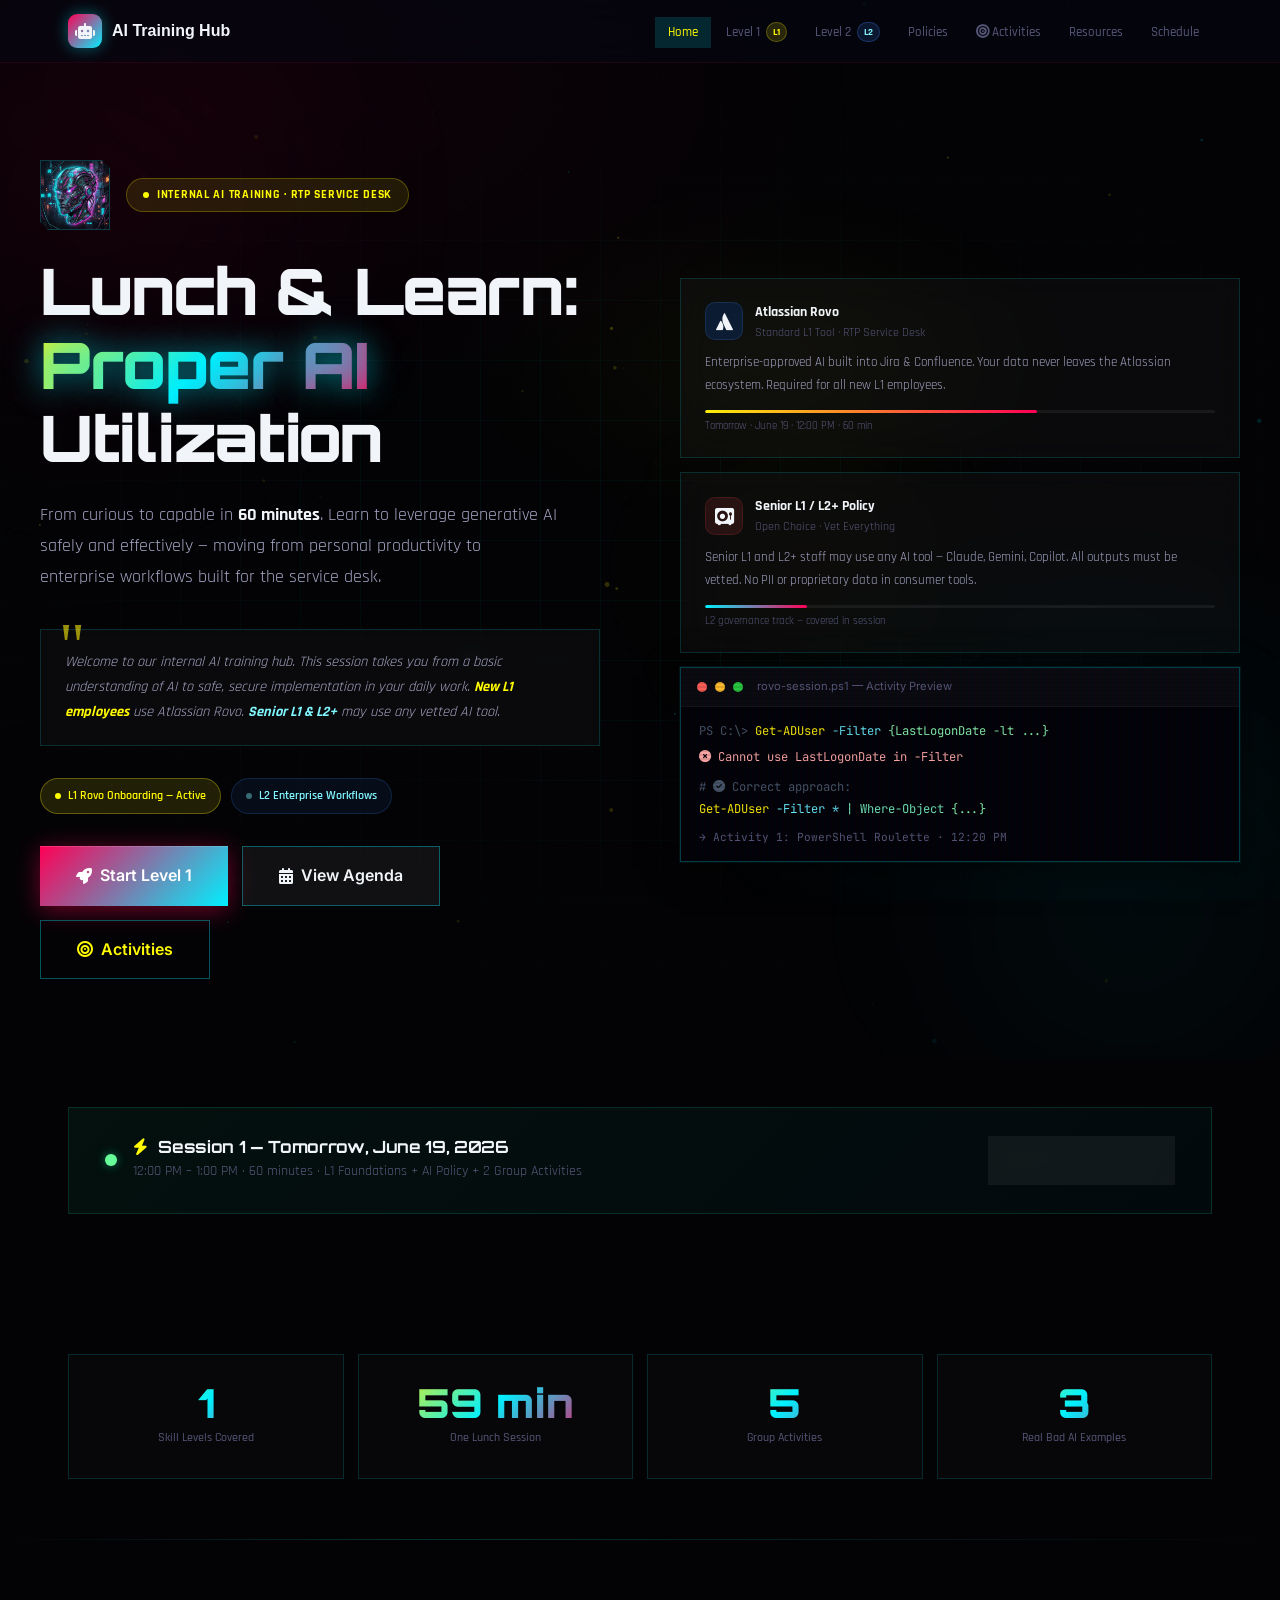
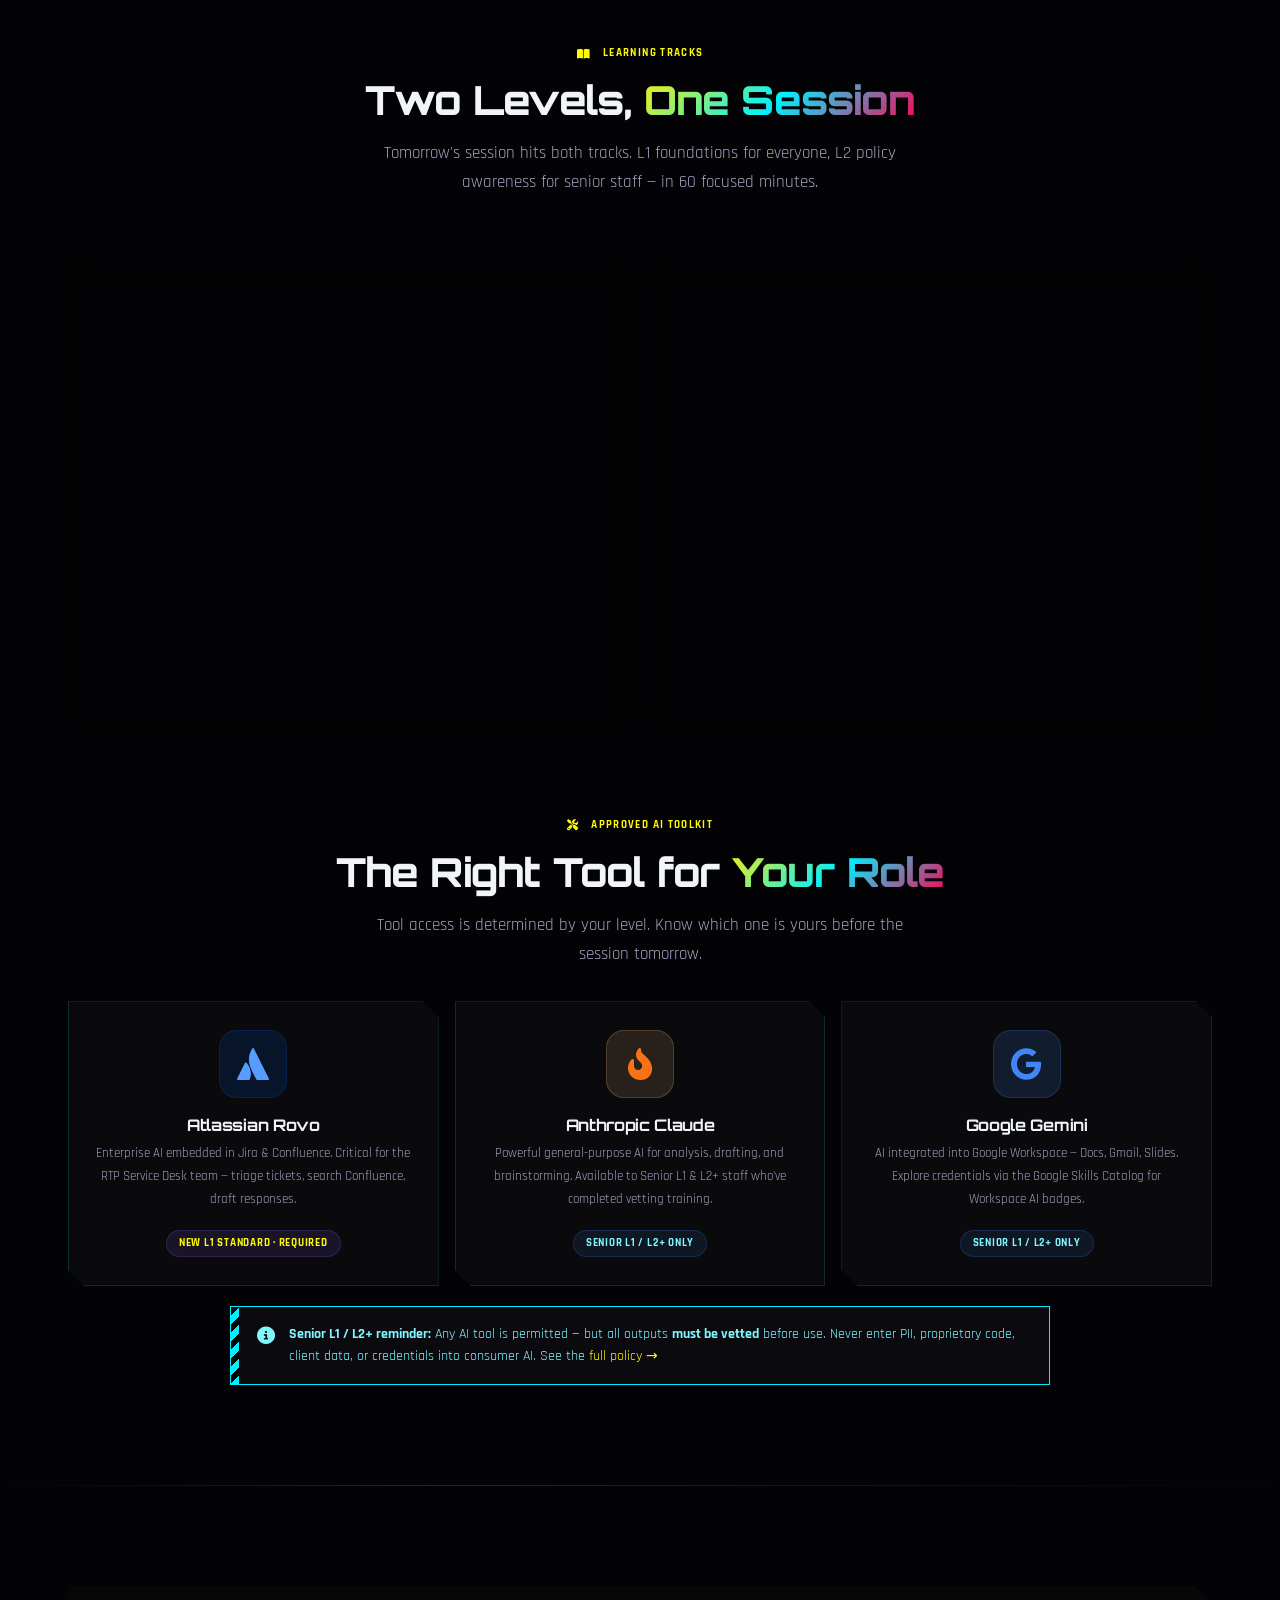
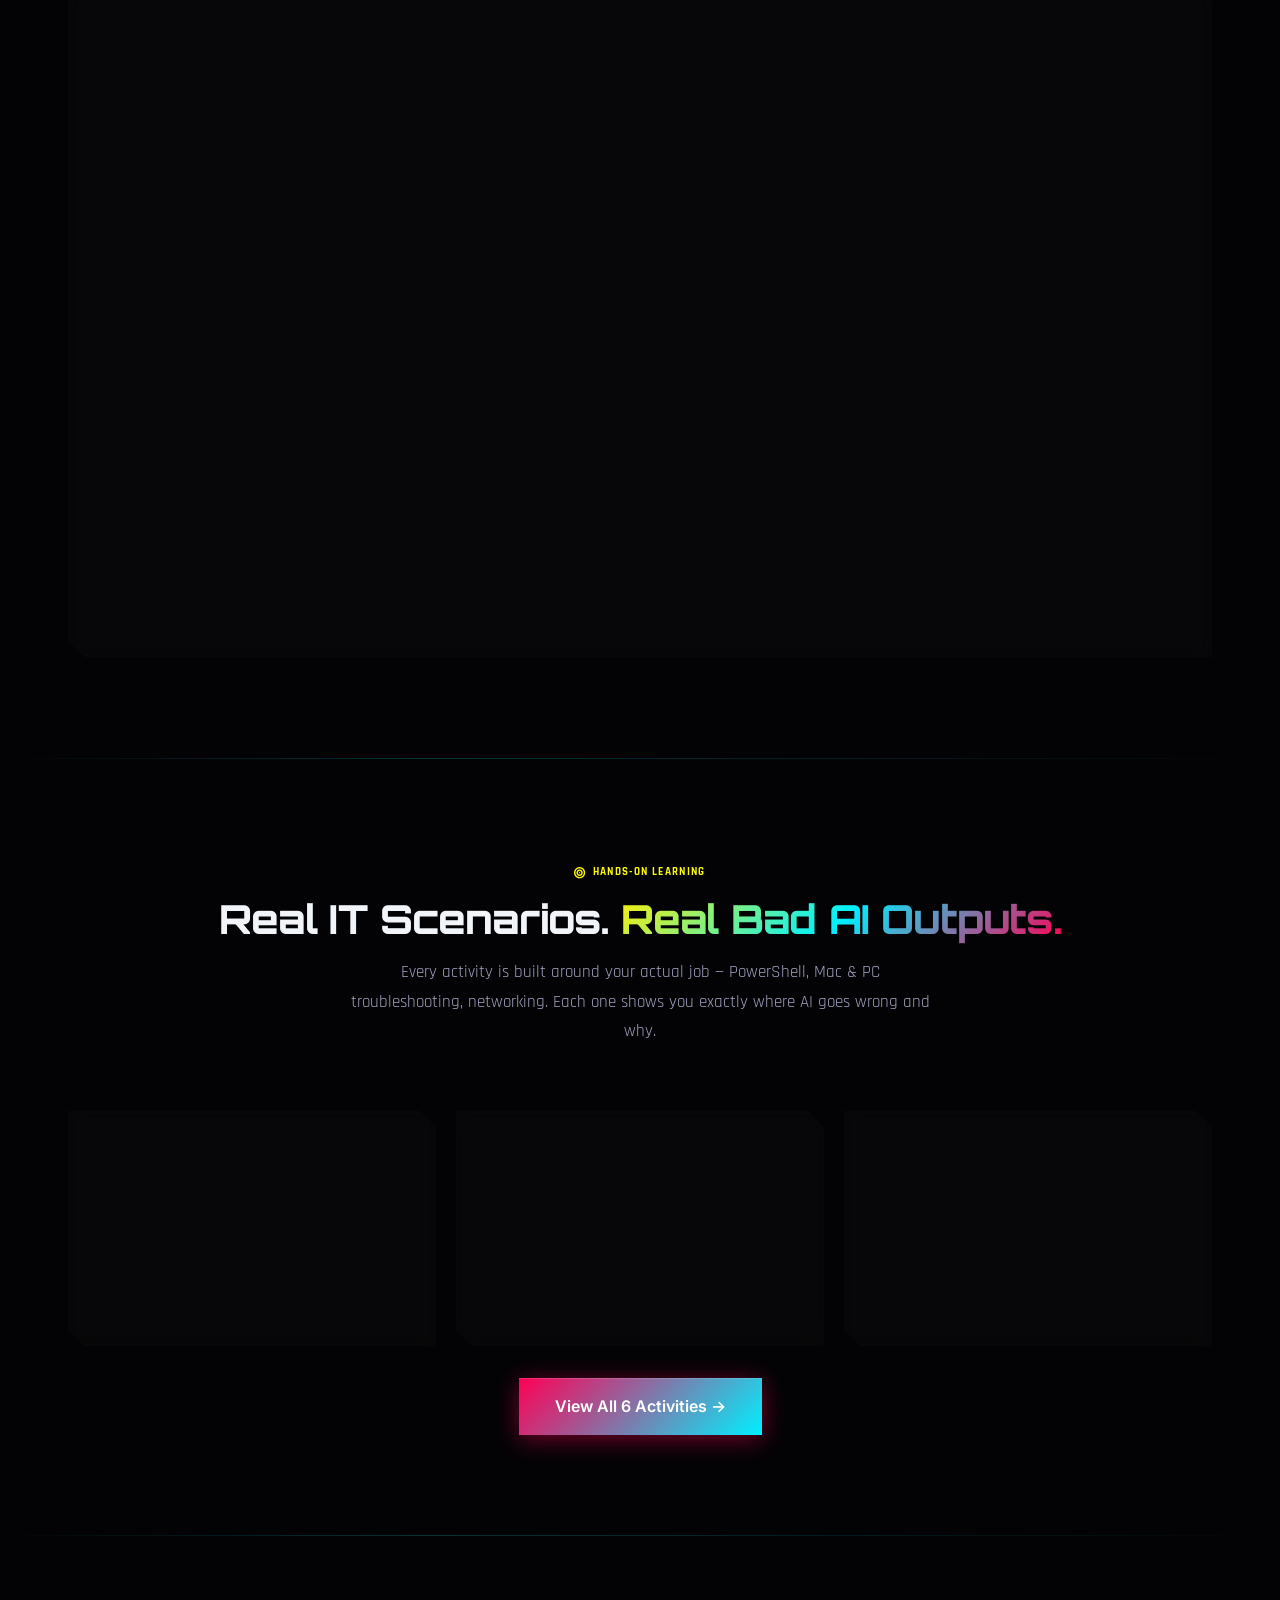
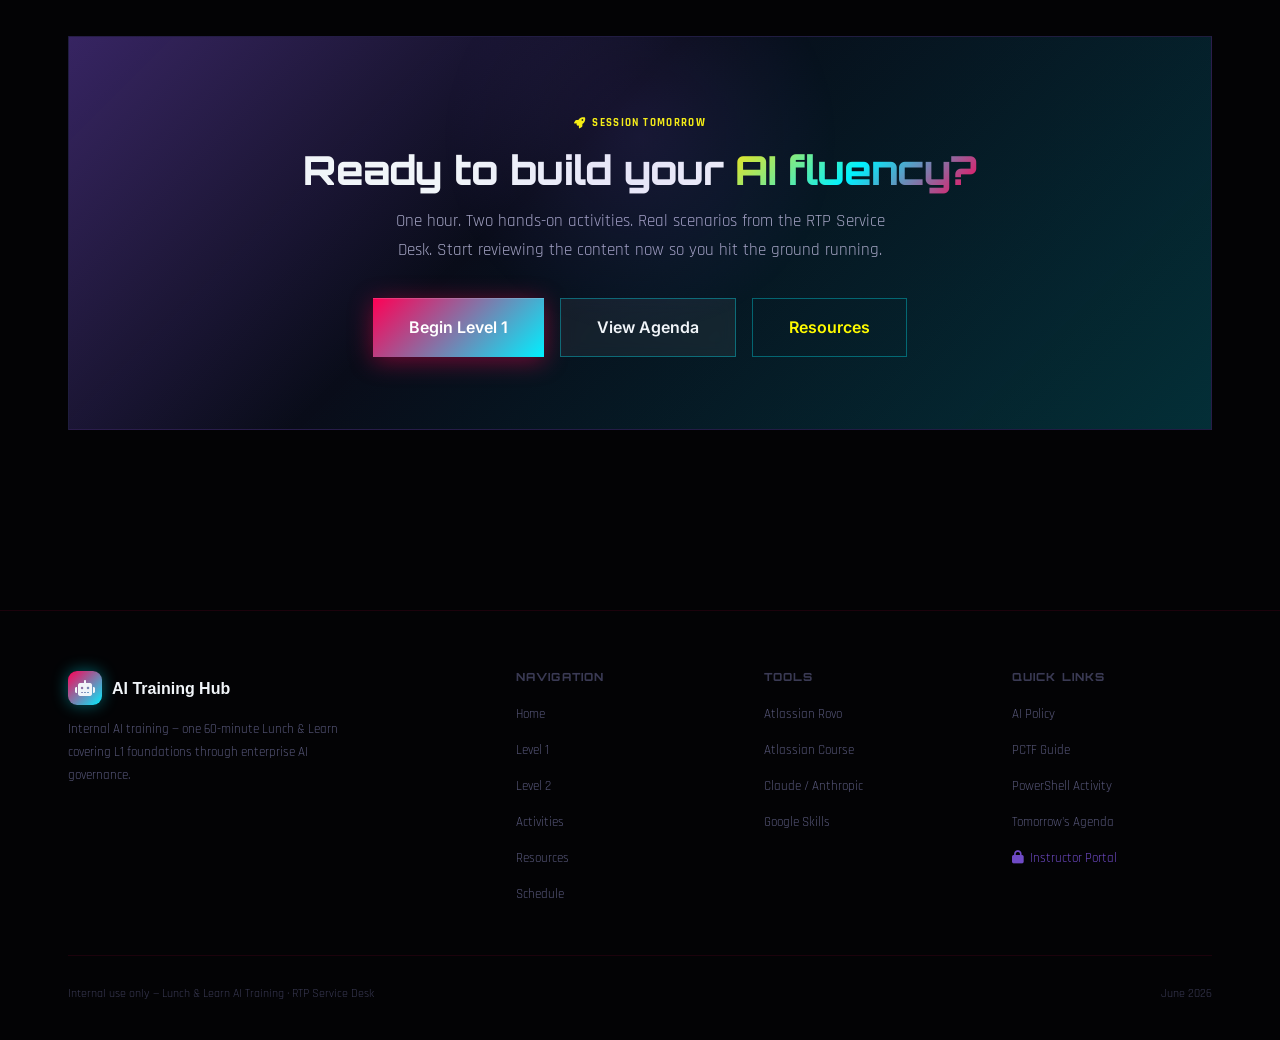
==== commit 7072f2ee: "style: remove all remaining emojis, replace with FontAwesome icons, add custom cyberpunk images and " ====
--- a/index.html
+++ b/index.html
@@ -173,9 +173,12 @@
 
         <!-- Left Column -->
         <div>
-          <div class="eyebrow">
-            <span class="eyebrow-dot"></span>
-            Internal AI Training · RTP Service Desk
+          <div style="display:flex; gap:16px; align-items:center; margin-bottom:24px;">
+            <img src="cyberpunk_hero.png" alt="Cyberpunk AI Avatar" class="cyber-bevel" style="width: 70px; height: 70px; border: 1px solid rgba(0,240,255,0.25); box-shadow: 0 0 15px rgba(0,240,255,0.15);" />
+            <div class="eyebrow" style="margin-bottom:0;">
+              <span class="eyebrow-dot"></span>
+              Internal AI Training · RTP Service Desk
+            </div>
           </div>
 
           <h1>
@@ -209,7 +212,7 @@
 
           <div class="hero-panel-card">
             <div class="panel-header">
-              <div class="panel-icon panel-icon-atl">🟦</div>
+              <div class="panel-icon panel-icon-atl"><i class="fa-brands fa-atlassian"></i></div>
               <div>
                 <div class="panel-title">Atlassian Rovo</div>
                 <div class="panel-sub">Standard L1 Tool · RTP Service Desk</div>
@@ -243,8 +246,8 @@
             </div>
             <div class="terminal-body" style="font-size:0.76rem;padding:14px 18px;">
               <div><span class="t-prompt">PS C:\&gt; </span><span class="t-cmd">Get-ADUser</span> <span class="t-flag">-Filter</span> <span class="t-str">{LastLogonDate -lt ...}</span></div>
-              <div style="margin-top:4px;"><span class="t-err">❌ Cannot use LastLogonDate in -Filter</span></div>
-              <div style="margin-top:8px;"><span class="t-comment"># ✓ Correct approach:</span></div>
+              <div style="margin-top:4px;"><span class="t-err"><i class="fa-solid fa-circle-xmark"></i> Cannot use LastLogonDate in -Filter</span></div>
+              <div style="margin-top:8px;"><span class="t-comment"># <i class="fa-solid fa-circle-check"></i> Correct approach:</span></div>
               <div><span class="t-cmd">Get-ADUser</span> <span class="t-flag">-Filter *</span> <span class="t-good">| Where-Object</span> <span class="t-str">{...}</span></div>
               <div style="margin-top:6px;color:var(--text-muted);font-size:0.7rem;">→ Activity 1: PowerShell Roulette · 12:20 PM</div>
             </div>
@@ -262,7 +265,7 @@
         <div class="session-banner-left">
           <div class="session-live-dot"></div>
           <div>
-            <h4>⚡ Session 1 — Tomorrow, June 19, 2026</h4>
+            <h4><i class="fa-solid fa-bolt" style="color:var(--primary-light); margin-right:6px;"></i> Session 1 — Tomorrow, June 19, 2026</h4>
             <p style="color:var(--text-muted);">12:00 PM – 1:00 PM · 60 minutes · L1 Foundations + AI Policy + 2 Group Activities</p>
           </div>
         </div>
@@ -301,7 +304,7 @@
   <section class="section">
     <div class="container">
       <div class="section-header animate-on-scroll">
-        <div class="eyebrow-sm">📚 Learning Tracks</div>
+        <div class="eyebrow-sm"><i class="fa-solid fa-book-open" style="margin-right:6px;"></i> Learning Tracks</div>
         <h2>Two Levels, <span class="gradient-text">One Session</span></h2>
         <p>Tomorrow's session hits both tracks. L1 foundations for everyone, L2 policy awareness for senior staff — in 60 focused minutes.</p>
       </div>
@@ -342,26 +345,26 @@
 
       <!-- ── Tool Showcase ──────────────────────────────────── -->
       <div class="section-header animate-on-scroll" style="margin-bottom:32px;">
-        <div class="eyebrow-sm">🛠️ Approved AI Toolkit</div>
+        <div class="eyebrow-sm"><i class="fa-solid fa-screwdriver-wrench" style="margin-right:6px;"></i> Approved AI Toolkit</div>
         <h2>The Right Tool for <span class="gradient-text">Your Role</span></h2>
         <p>Tool access is determined by your level. Know which one is yours before the session tomorrow.</p>
       </div>
 
       <div class="tool-showcase animate-on-scroll stagger">
         <div class="tool-card rovo">
-          <div class="tool-icon rovo">🟦</div>
+          <div class="tool-icon rovo"><i class="fa-brands fa-atlassian" style="color:var(--atlassian-light);"></i></div>
           <h4>Atlassian Rovo</h4>
           <p>Enterprise AI embedded in Jira &amp; Confluence. Critical for the RTP Service Desk team — triage tickets, search Confluence, draft responses.</p>
           <span class="tool-who who-l1">New L1 Standard · Required</span>
         </div>
         <div class="tool-card claude">
-          <div class="tool-icon claude">🟠</div>
+          <div class="tool-icon claude"><i class="fa-solid fa-fire-flame-curved" style="color:#f97316;"></i></div>
           <h4>Anthropic Claude</h4>
           <p>Powerful general-purpose AI for analysis, drafting, and brainstorming. Available to Senior L1 &amp; L2+ staff who've completed vetting training.</p>
           <span class="tool-who who-senior">Senior L1 / L2+ Only</span>
         </div>
         <div class="tool-card google">
-          <div class="tool-icon google">🔵</div>
+          <div class="tool-icon google"><i class="fa-brands fa-google" style="color:#4285F4;"></i></div>
           <h4>Google Gemini</h4>
           <p>AI integrated into Google Workspace — Docs, Gmail, Slides. Explore credentials via the Google Skills Catalog for Workspace AI badges.</p>
           <span class="tool-who who-senior">Senior L1 / L2+ Only</span>
@@ -462,19 +465,19 @@
 
       <div class="grid-3 animate-on-scroll stagger" style="margin-bottom:32px;">
         <div class="card">
-          <div style="font-size:2rem;margin-bottom:14px;">💻</div>
+          <div style="font-size:2rem;margin-bottom:14px;color:var(--primary-light);"><i class="fa-solid fa-terminal"></i></div>
           <div class="module-tag tag-purple" style="margin-bottom:10px;">PowerShell</div>
           <h4>PowerShell Roulette</h4>
           <p style="font-size:0.83rem;margin-top:8px;">AI writes an AD script with 3 critical bugs. Your group finds them before it hits production.</p>
         </div>
         <div class="card">
-          <div style="font-size:2rem;margin-bottom:14px;">🍎💻</div>
+          <div style="font-size:2rem;margin-bottom:14px;color:var(--secondary-light);"><i class="fa-brands fa-apple" style="margin-right:8px;"></i><i class="fa-solid fa-terminal"></i></div>
           <div class="module-tag tag-blue" style="margin-bottom:10px;">Mac / PC</div>
           <h4>The Platform Trap</h4>
           <p style="font-size:0.83rem;margin-top:8px;">AI gives SMC reset instructions for an M2 Mac where SMC doesn't exist. Catch it before you send it to a user.</p>
         </div>
         <div class="card">
-          <div style="font-size:2rem;margin-bottom:14px;">🌐</div>
+          <div style="font-size:2rem;margin-bottom:14px;color:var(--accent-light);"><i class="fa-solid fa-globe"></i></div>
           <div class="module-tag tag-cyan" style="margin-bottom:10px;">Networking</div>
           <h4>Network Ghost</h4>
           <p style="font-size:0.83rem;margin-top:8px;">AI fabricates a DNS server IP (157.58.0.0). Deploy it and you break production. Find it first.</p>
@@ -542,7 +545,7 @@
             <li><a href="level1.html#prompting">PCTF Guide</a></li>
             <li><a href="activities.html#act1">PowerShell Activity</a></li>
             <li><a href="schedule.html">Tomorrow's Agenda</a></li>
-            <li><a href="instructor.html" style="color:rgba(139,92,246,0.8);"><span style="margin-right:4px;">🔒</span>Instructor Portal</a></li>
+            <li><a href="instructor.html" style="color:rgba(139,92,246,0.8);"><span style="margin-right:6px;"><i class="fa-solid fa-lock"></i></span>Instructor Portal</a></li>
           </ul>
         </div>
       </div>
--- a/style.css
+++ b/style.css
@@ -1576,6 +1576,12 @@
 .timer-widget,
 .matrix-card {
   clip-path: polygon(0 0, calc(100% - 16px) 0, 100% 16px, 100% 100%, 16px 100%, 0 calc(100% - 16px)) !important;
+}
+.cyber-bevel {
+  clip-path: polygon(0 0, calc(100% - 8px) 0, 100% 8px, 100% 100%, 8px 100%, 0 calc(100% - 8px)) !important;
+}
+.cyber-bevel-lg {
+  clip-path: polygon(0 0, calc(100% - 24px) 0, 100% 24px, 100% 100%, 24px 100%, 0 calc(100% - 24px)) !important;
 }
 
 /* CRT Scanline overlay on Simulated terminals */
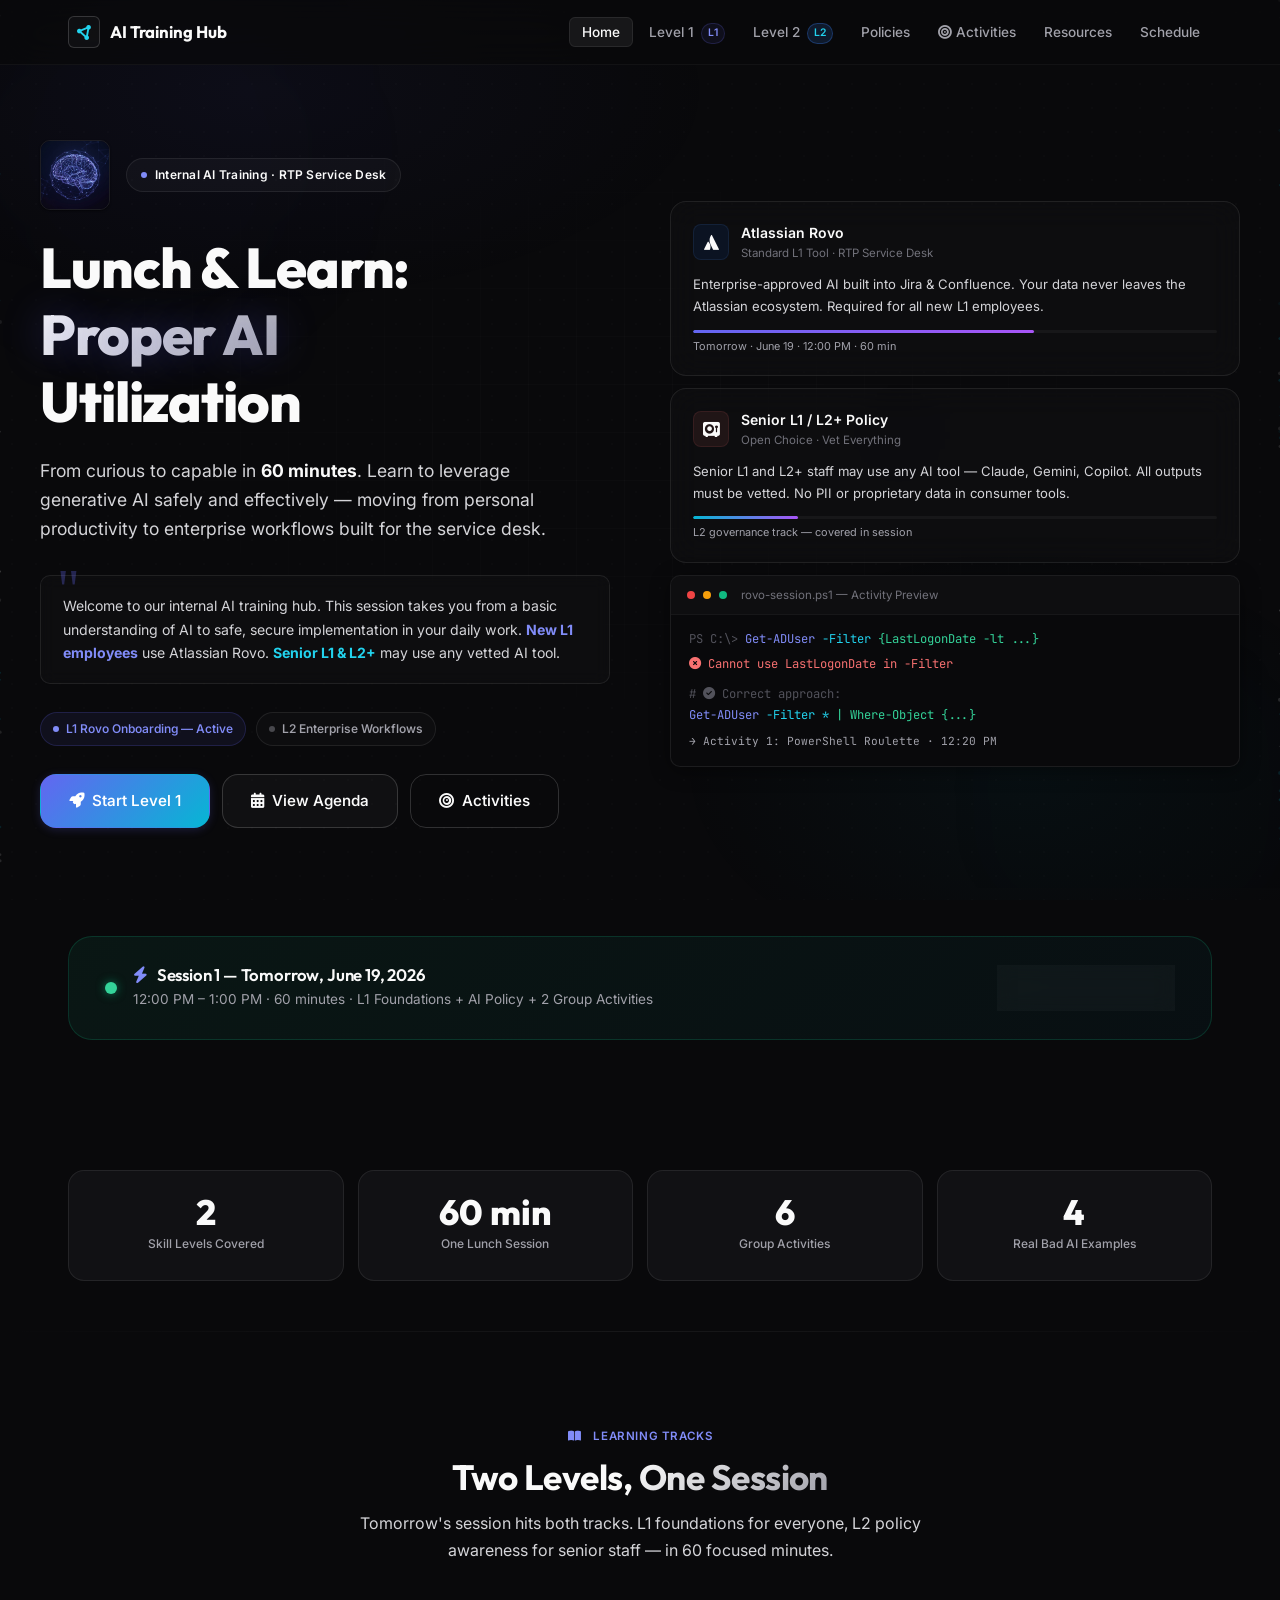
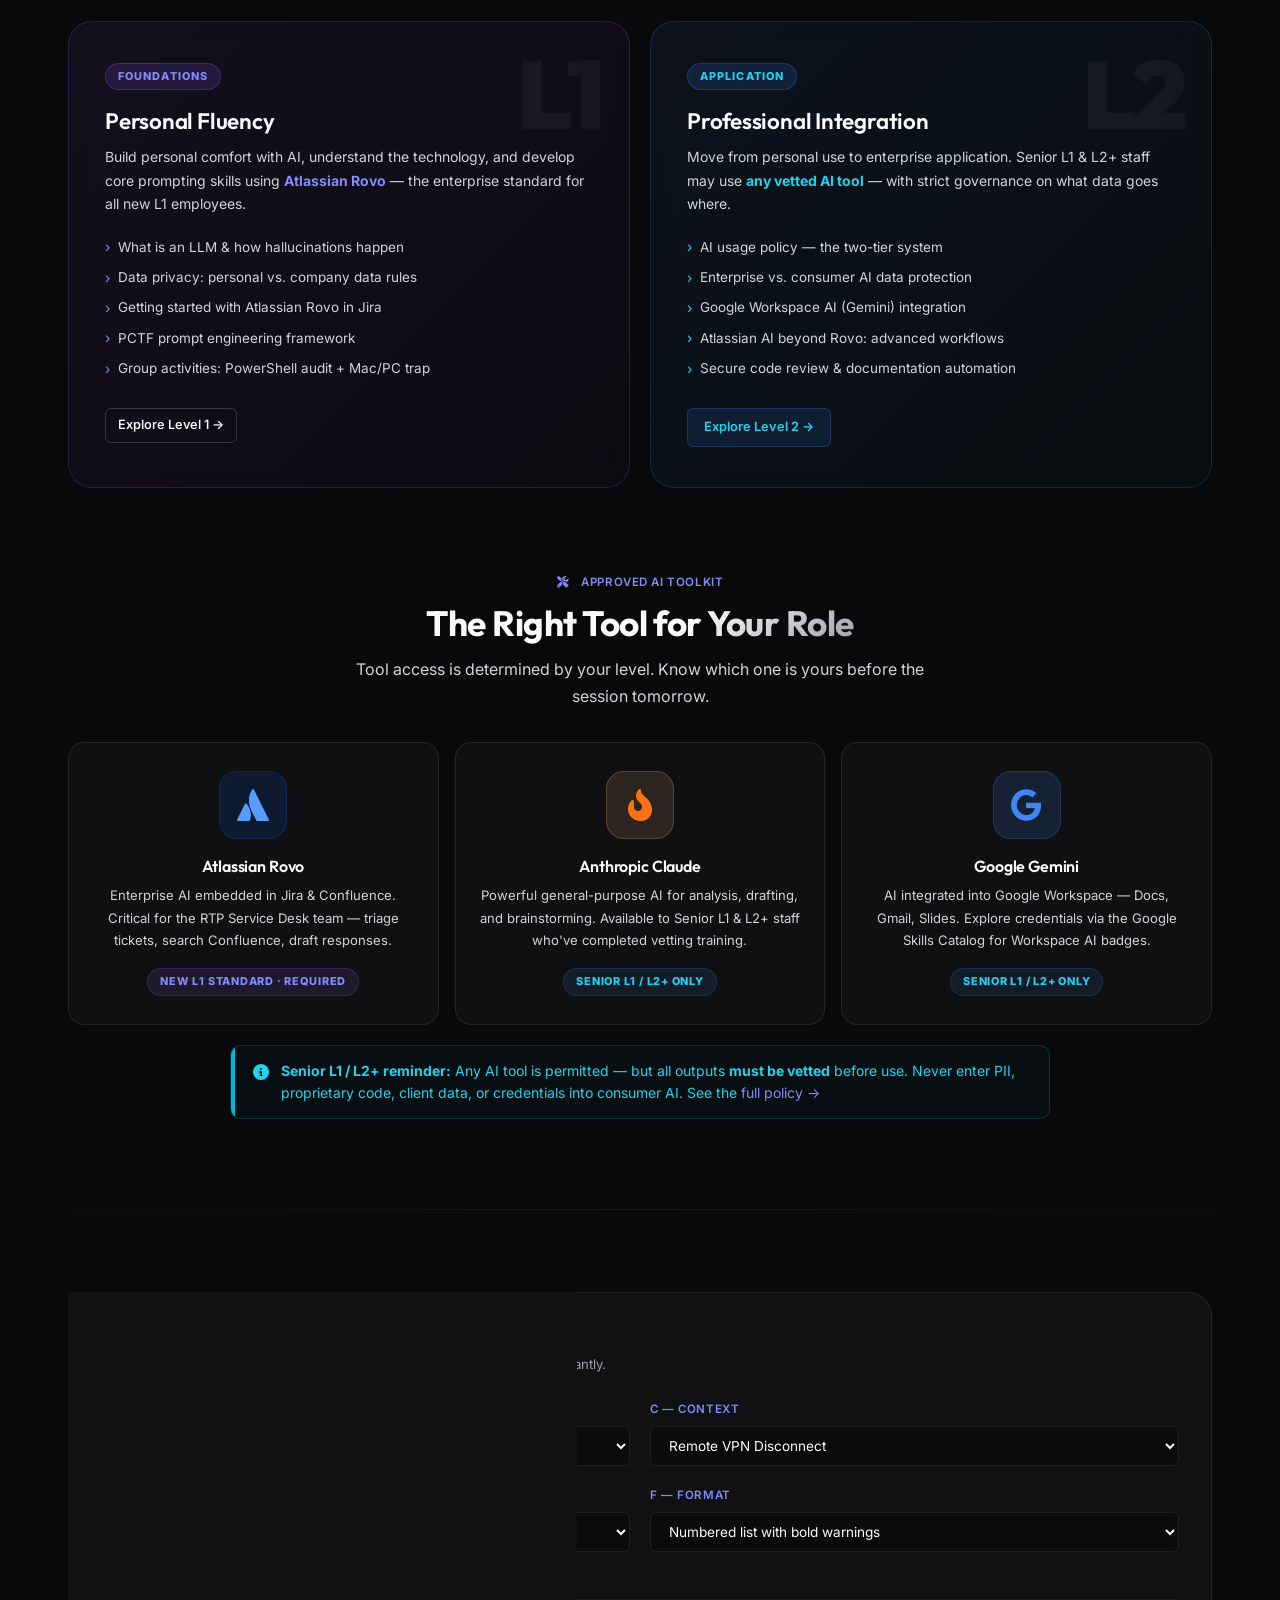
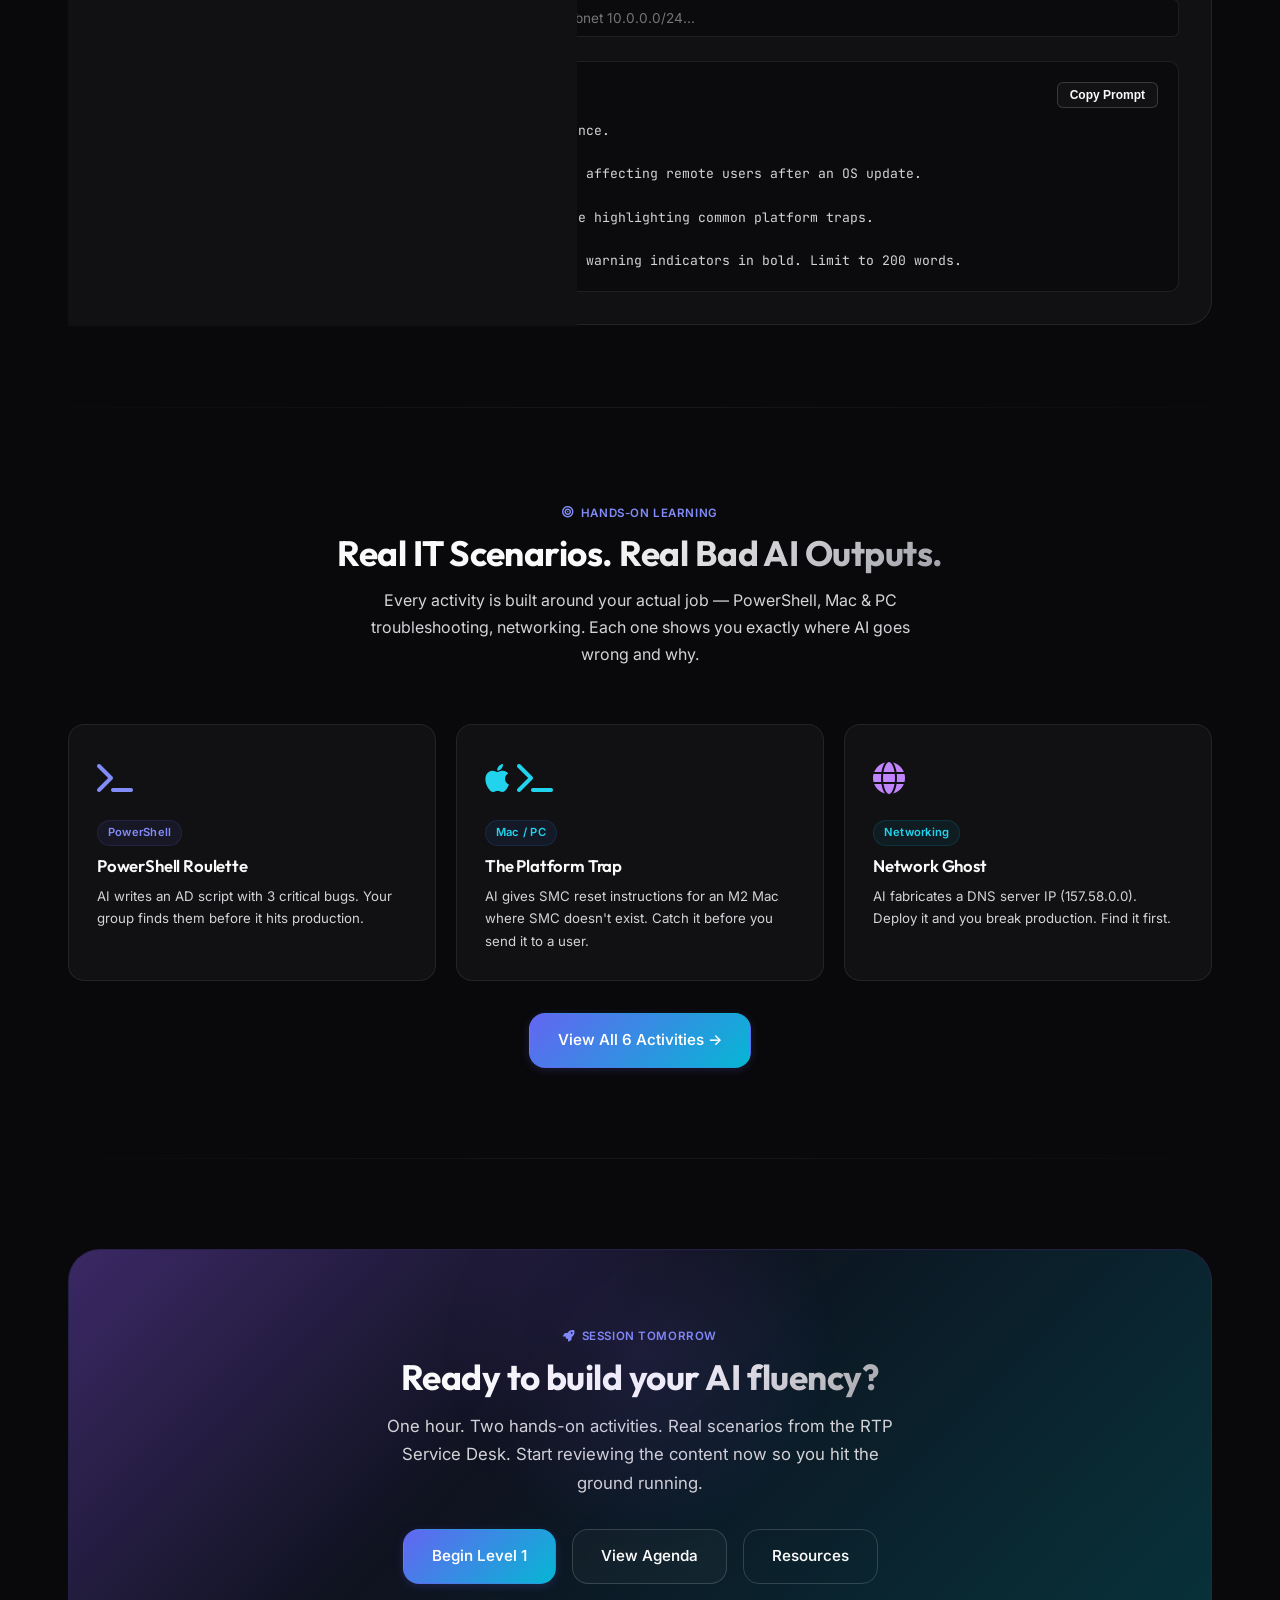
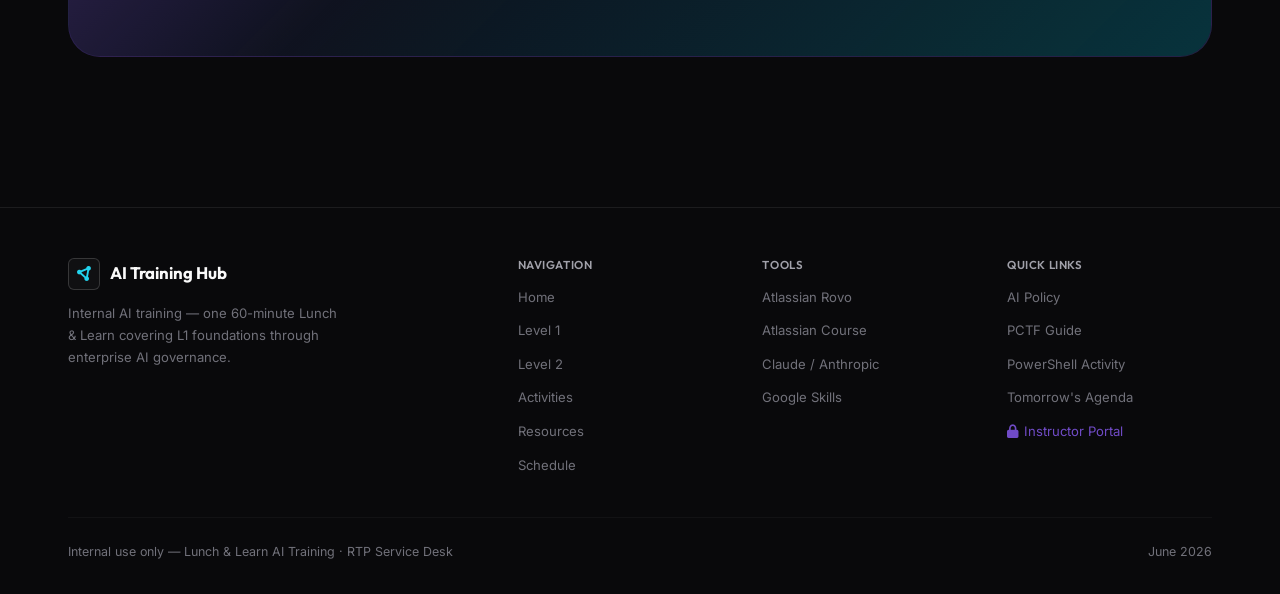
==== commit a7e3bd1e: "feat: complete premium visual redesign with clean tech aesthetic" ====
--- a/index.html
+++ b/index.html
@@ -140,7 +140,7 @@
   <nav class="navbar" id="navbar">
     <div class="nav-inner">
       <a href="index.html" class="nav-logo">
-        <div class="nav-logo-icon"><i class="fa-solid fa-robot"></i></div>
+        <div class="nav-logo-icon"><i class="fa-solid fa-circle-nodes"></i></div>
         <span>AI Training Hub</span>
       </a>
       <ul class="nav-links" id="navLinks">
@@ -174,7 +174,7 @@
         <!-- Left Column -->
         <div>
           <div style="display:flex; gap:16px; align-items:center; margin-bottom:24px;">
-            <img src="cyberpunk_hero.png" alt="Cyberpunk AI Avatar" class="cyber-bevel" style="width: 70px; height: 70px; border: 1px solid rgba(0,240,255,0.25); box-shadow: 0 0 15px rgba(0,240,255,0.15);" />
+            <img src="clean_ai_mesh.png" alt="AI Network Mesh" style="width: 70px; height: 70px; border-radius: var(--radius-md); border: 1px solid var(--border); box-shadow: var(--shadow-sm);" />
             <div class="eyebrow" style="margin-bottom:0;">
               <span class="eyebrow-dot"></span>
               Internal AI Training · RTP Service Desk
@@ -514,7 +514,7 @@
       <div class="footer-inner">
         <div class="footer-brand">
           <div class="nav-logo" style="display:inline-flex;">
-            <div class="nav-logo-icon"><i class="fa-solid fa-robot"></i></div><span>AI Training Hub</span>
+            <div class="nav-logo-icon"><i class="fa-solid fa-circle-nodes"></i></div><span>AI Training Hub</span>
           </div>
           <p>Internal AI training — one 60-minute Lunch &amp; Learn covering L1 foundations through enterprise AI governance.</p>
         </div>
--- a/style.css
+++ b/style.css
@@ -1,93 +1,93 @@
 /* ============================================================
-   AI TRAINING HUB — Cyberpunk 2077 / Edgerunners Theme
-   Futuristic yellow · Neon Cyan · Hot Pink · Beveled Cuts
+   AI TRAINING HUB — Premium Clean Developer Theme
+   Refined Slate · Indigo Accent · Cyan Highlight · Clean Glass
    ============================================================ */
 
-@import url('https://fonts.googleapis.com/css2?family=Orbitron:wght@500;700;900&family=Rajdhani:wght@500;600;700&family=Share+Tech+Mono&family=Inter:wght@300;400;500;600;700;800;900&family=JetBrains+Mono:wght@400;500;600&display=swap');
+@import url('https://fonts.googleapis.com/css2?family=Outfit:wght@400;500;600;700;800;900&family=Inter:wght@300;400;500;600;700;800&family=Share+Tech+Mono&family=JetBrains+Mono:wght@400;500;600&display=swap');
 
 /* ── CSS Variables ─────────────────────────────────────────── */
 :root {
-  --bg-base:         #030305;
-  --bg-surface:      #0a0a0f;
-  --bg-elevated:     #121217;
-  --bg-card:         rgba(255,255,255,0.02);
-  --bg-card-hover:   rgba(0,240,255,0.04);
-  --bg-glass:        rgba(10,10,15,0.8);
-
-  --border:          rgba(0,240,255,0.15);
-  --border-subtle:   rgba(255,0,85,0.1);
-  --border-bright:   rgba(0,240,255,0.35);
-
-  --primary:         #fcee0a; /* Cyberpunk Yellow */
-  --primary-dim:     #bfa700;
-  --primary-light:   #fffb00;
-  --primary-glow:    rgba(252,238,10,0.25);
-  --primary-glow-sm: rgba(252,238,10,0.12);
-
-  --secondary:       #00f0ff; /* Neon Cyan */
-  --secondary-light: #80f7ff;
-  --secondary-glow:  rgba(0,240,255,0.25);
-
-  --accent:          #ff0055; /* Edgerunners Pink */
-  --accent-light:    #ff6699;
-  --accent-glow:     rgba(255,0,85,0.3);
-
-  --green:           #00ff66; /* Acid Green */
-  --green-light:     #66ff99;
-  --green-glow:      rgba(0,255,102,0.25);
-
-  --amber:           #ff9900; /* Safety Orange */
-  --amber-light:     #ffb366;
-  --red-light:       #ff4d4d;
+  --bg-base:         #09090b; /* Zinc 950 */
+  --bg-surface:      #18181b; /* Zinc 900 */
+  --bg-elevated:     #27272a; /* Zinc 800 */
+  --bg-card:         rgba(24, 24, 27, 0.6);
+  --bg-card-hover:   rgba(39, 39, 42, 0.4);
+  --bg-glass:        rgba(9, 9, 11, 0.8);
+
+  --border:          rgba(255, 255, 255, 0.08);
+  --border-subtle:   rgba(255, 255, 255, 0.04);
+  --border-bright:   rgba(255, 255, 255, 0.16);
+
+  --primary:         #6366f1; /* Premium Indigo */
+  --primary-dim:     #4f46e5;
+  --primary-light:   #818cf8;
+  --primary-glow:    rgba(99, 102, 241, 0.15);
+  --primary-glow-sm: rgba(99, 102, 241, 0.08);
+
+  --secondary:       #06b6d4; /* Premium Cyan */
+  --secondary-light: #22d3ee;
+  --secondary-glow:  rgba(6, 182, 212, 0.15);
+
+  --accent:          #a855f7; /* Premium Violet */
+  --accent-light:    #c084fc;
+  --accent-glow:     rgba(168, 85, 247, 0.15);
+
+  --green:           #10b981; /* Premium Emerald */
+  --green-light:     #34d399;
+  --green-glow:      rgba(16, 185, 129, 0.15);
+
+  --amber:           #f59e0b; /* Premium Amber */
+  --amber-light:     #fbbf24;
+  --red-light:       #f87171;
 
   --atlassian:       #0052cc;
   --atlassian-light: #579dff;
-  --atlassian-glow:  rgba(0,82,204,0.3);
-
-  --text-primary:    #f1f5f9;
-  --text-secondary:  #a3a3c2;
-  --text-muted:      #57577a;
-  --text-dim:        #3a3a54;
-
-  --gradient-hero:   radial-gradient(ellipse at 30% 50%, #1f0015 0%, #030305 60%),
-                     radial-gradient(ellipse at 80% 20%, #001a1a 0%, transparent 60%);
-  --gradient-primary: linear-gradient(135deg, #fcee0a 0%, #ff0055 100%);
-  --gradient-cta:    linear-gradient(135deg, #ff0055 0%, #00f0ff 100%);
-  --gradient-text:   linear-gradient(135deg, #fcee0a 0%, #00f0ff 50%, #ff0055 100%);
-  --gradient-card:   linear-gradient(135deg, rgba(255,0,85,0.05) 0%, rgba(0,240,255,0.03) 100%);
-  --gradient-atl:    linear-gradient(135deg, rgba(0,82,204,0.15) 0%, rgba(87,157,255,0.05) 100%);
-
-  --radius-xs:  0px;
-  --radius-sm:  0px;
-  --radius-md:  0px;
-  --radius-lg:  0px;
-  --radius-xl:  0px;
-  --radius-2xl: 0px;
-
-  --shadow-sm:   0 2px 8px rgba(0,0,0,0.6);
-  --shadow-md:   0 8px 32px rgba(0,0,0,0.7);
-  --shadow-lg:   0 24px 64px rgba(0,0,0,0.8);
-  --shadow-glow-sm: 0 0 15px rgba(0,240,255,0.25);
-  --shadow-glow:    0 0 30px rgba(0,240,255,0.35);
-  --shadow-glow-lg: 0 0 60px rgba(255,0,85,0.25);
-
-  --transition:      all 0.15s ease-out;
-  --transition-slow: all 0.3s ease-out;
-  --transition-spring: all 0.35s cubic-bezier(0.175, 0.885, 0.32, 1.275);
+  --atlassian-glow:  rgba(0, 82, 204, 0.2);
+
+  --text-primary:    #fafafa; /* Zinc 50 */
+  --text-secondary:  #d4d4d8; /* Zinc 300 */
+  --text-muted:      #a1a1aa; /* Zinc 400 */
+  --text-dim:        #71717a; /* Zinc 500 */
+
+  --gradient-hero:   radial-gradient(circle at 20% 20%, rgba(99, 102, 241, 0.1) 0%, transparent 50%),
+                     radial-gradient(circle at 80% 80%, rgba(6, 182, 212, 0.1) 0%, transparent 50%);
+  --gradient-primary: linear-gradient(135deg, #6366f1 0%, #a855f7 100%);
+  --gradient-cta:    linear-gradient(135deg, #6366f1 0%, #06b6d4 100%);
+  --gradient-text:   linear-gradient(135deg, #fafafa 0%, #a1a1aa 100%);
+  --gradient-card:   linear-gradient(135deg, rgba(255,255,255,0.02) 0%, rgba(255,255,255,0.005) 100%);
+  --gradient-atl:    linear-gradient(135deg, rgba(0,82,204,0.1) 0%, rgba(87,157,255,0.02) 100%);
+
+  --radius-xs:  4px;
+  --radius-sm:  6px;
+  --radius-md:  10px;
+  --radius-lg:  16px;
+  --radius-xl:  24px;
+  --radius-2xl: 32px;
+
+  --shadow-sm:   0 1px 2px rgba(0,0,0,0.5);
+  --shadow-md:   0 10px 30px rgba(0,0,0,0.5);
+  --shadow-lg:   0 20px 40px rgba(0,0,0,0.7);
+  --shadow-glow-sm: 0 0 12px rgba(99, 102, 241, 0.1);
+  --shadow-glow:    0 0 24px rgba(99, 102, 241, 0.15);
+  --shadow-glow-lg: 0 0 40px rgba(168, 85, 247, 0.15);
+
+  --transition:      all 0.2s cubic-bezier(0.4, 0, 0.2, 1);
+  --transition-slow: all 0.3s cubic-bezier(0.4, 0, 0.2, 1);
+  --transition-spring: all 0.4s cubic-bezier(0.16, 1, 0.3, 1);
 }
 
 /* ── Reset ──────────────────────────────────────────────────── */
 *, *::before, *::after { box-sizing: border-box; margin: 0; padding: 0; }
 html { scroll-behavior: smooth; font-size: 16px; }
 body {
-  font-family: 'Rajdhani', system-ui, sans-serif;
+  font-family: 'Inter', system-ui, sans-serif;
   background-color: var(--bg-base);
   color: var(--text-primary);
   line-height: 1.6;
   min-height: 100vh;
   overflow-x: hidden;
   -webkit-font-smoothing: antialiased;
-  font-size: 1.05rem;
+  font-size: 1rem;
 }
 
 /* ── Global background ──────────────────────────────────────── */
@@ -95,39 +95,32 @@
   content: '';
   position: fixed; inset: 0;
   background:
-    radial-gradient(ellipse 80% 60% at 20% 10%, rgba(255,0,85,0.05) 0%, transparent 60%),
-    radial-gradient(ellipse 60% 50% at 85% 85%, rgba(0,240,255,0.04) 0%, transparent 55%),
-    radial-gradient(ellipse 50% 40% at 60% 40%, rgba(252,238,10,0.03) 0%, transparent 50%);
+    radial-gradient(ellipse 60% 40% at 20% 10%, rgba(99, 102, 241, 0.05) 0%, transparent 60%),
+    radial-gradient(ellipse 50% 45% at 80% 85%, rgba(6, 182, 212, 0.04) 0%, transparent 55%);
   pointer-events: none;
   z-index: 0;
-  animation: ambientPulse 15s ease-in-out infinite alternate;
-}
-
-@keyframes ambientPulse {
-  0%   { opacity: 0.8; transform: scale(1); }
-  100% { opacity: 1;   transform: scale(1.05); }
 }
 
 /* Dot grid overlay */
 body::after {
   content: '';
   position: fixed; inset: 0;
-  background-image: radial-gradient(rgba(255,255,255,0.03) 1px, transparent 1px);
-  background-size: 32px 32px;
+  background-image: radial-gradient(rgba(255,255,255,0.015) 1px, transparent 1px);
+  background-size: 24px 24px;
   pointer-events: none;
   z-index: 0;
 }
 
 /* ── Typography ─────────────────────────────────────────────── */
-h1,h2,h3,h4,h5 { font-family: 'Orbitron', sans-serif; line-height: 1.15; letter-spacing: -0.02em; }
-h1 { font-size: clamp(2.4rem, 5.5vw, 4rem); font-weight: 900; }
-h2 { font-size: clamp(1.6rem, 3.5vw, 2.5rem); font-weight: 800; }
-h3 { font-size: clamp(1.15rem, 2vw, 1.5rem); font-weight: 700; }
-h4 { font-size: 1.05rem; font-weight: 700; }
-h5 { font-size: 0.85rem; font-weight: 700; }
-p  { color: var(--text-secondary); line-height: 1.75; }
+h1,h2,h3,h4,h5 { font-family: 'Outfit', sans-serif; line-height: 1.2; letter-spacing: -0.01em; font-weight: 700; color: var(--text-primary); }
+h1 { font-size: clamp(2.2rem, 5vw, 3.5rem); font-weight: 800; letter-spacing: -0.02em; }
+h2 { font-size: clamp(1.5rem, 3.2vw, 2.2rem); font-weight: 700; letter-spacing: -0.015em; }
+h3 { font-size: clamp(1.15rem, 2vw, 1.45rem); font-weight: 600; }
+h4 { font-size: 1.05rem; font-weight: 600; }
+h5 { font-size: 0.85rem; font-weight: 600; text-transform: uppercase; letter-spacing: 0.05em; }
+p  { color: var(--text-secondary); line-height: 1.7; }
 a  { color: var(--primary-light); text-decoration: none; transition: var(--transition); }
-a:hover { color: var(--accent-light); }
+a:hover { color: var(--secondary-light); }
 code { font-family: 'JetBrains Mono', monospace; font-size: 0.85em; }
 
 .gradient-text {
@@ -138,13 +131,13 @@
 }
 
 .text-glow {
-  text-shadow: 0 0 30px rgba(0,240,255,0.5), 0 0 60px rgba(0,240,255,0.2);
+  text-shadow: 0 0 40px rgba(99, 102, 241, 0.3);
 }
 
 /* ── Layout ─────────────────────────────────────────────────── */
 .container { max-width: 1200px; margin: 0 auto; padding: 0 28px; position: relative; z-index: 1; }
-.section { padding: 100px 0; }
-.section-sm { padding: 60px 0; }
+.section { padding: 90px 0; }
+.section-sm { padding: 50px 0; }
 
 /* ── Glassmorphism ──────────────────────────────────────────── */
 .glass {
@@ -164,7 +157,7 @@
   content: '';
   position: absolute; inset: -1px;
   border-radius: inherit;
-  background: linear-gradient(135deg, rgba(255,0,85,0.4), rgba(0,240,255,0.2), rgba(252,238,10,0.3));
+  background: linear-gradient(135deg, rgba(99,102,241,0.2), rgba(6,182,212,0.1), rgba(168,85,247,0.15));
   z-index: -1;
   opacity: 0;
   transition: opacity 0.3s ease;
@@ -175,46 +168,47 @@
 .navbar {
   position: fixed; top: 0; left: 0; right: 0; z-index: 1000;
   padding: 0;
-  background: rgba(6,6,16,0.7);
-  backdrop-filter: blur(24px);
-  -webkit-backdrop-filter: blur(24px);
+  background: rgba(9,9,11,0.7);
+  backdrop-filter: blur(20px);
+  -webkit-backdrop-filter: blur(20px);
   border-bottom: 1px solid var(--border-subtle);
   transition: var(--transition);
 }
 .navbar.scrolled {
-  background: rgba(6,6,16,0.92);
-  border-bottom-color: rgba(0,240,255,0.25);
-  box-shadow: 0 4px 40px rgba(0,0,0,0.6), 0 0 0 1px rgba(0,240,255,0.05);
+  background: rgba(9,9,11,0.9);
+  border-bottom-color: var(--border);
+  box-shadow: 0 4px 30px rgba(0,0,0,0.4);
 }
 .nav-inner {
   display: flex; align-items: center; justify-content: space-between;
-  padding: 14px 28px; max-width: 1200px; margin: 0 auto;
+  padding: 16px 28px; max-width: 1200px; margin: 0 auto;
 }
 .nav-logo {
   display: flex; align-items: center; gap: 10px;
-  font-family: 'Outfit', sans-serif; font-weight: 800; font-size: 1rem;
+  font-family: 'Outfit', sans-serif; font-weight: 700; font-size: 1.05rem;
   color: var(--text-primary); text-decoration: none;
 }
 .nav-logo-icon {
-  width: 34px; height: 34px;
-  background: var(--gradient-cta);
-  border-radius: 9px;
+  width: 32px; height: 32px;
+  background: rgba(255,255,255,0.03);
+  border: 1px solid var(--border-bright);
+  border-radius: 6px;
   display: flex; align-items: center; justify-content: center;
-  font-size: 16px; flex-shrink: 0;
-  box-shadow: 0 0 16px rgba(0,240,255,0.4);
-}
-.nav-links { display: flex; align-items: center; gap: 2px; list-style: none; }
+  font-size: 15px; flex-shrink: 0;
+  color: var(--secondary-light);
+}
+.nav-links { display: flex; align-items: center; gap: 4px; list-style: none; }
 .nav-links a {
-  padding: 7px 13px; border-radius: var(--radius-sm);
-  color: var(--text-muted); font-size: 0.835rem; font-weight: 500;
+  padding: 6px 12px; border-radius: var(--radius-sm);
+  color: var(--text-muted); font-size: 0.85rem; font-weight: 500;
   transition: var(--transition); white-space: nowrap;
 }
-.nav-links a:hover { color: var(--text-primary); background: rgba(255,255,255,0.05); }
-.nav-links a.active { color: var(--primary-light); background: rgba(0,240,255,0.15); }
+.nav-links a:hover { color: var(--text-primary); background: rgba(255,255,255,0.03); }
+.nav-links a.active { color: var(--text-primary); background: rgba(255,255,255,0.06); border: 1px solid var(--border); }
 .nav-badge {
   display: inline-flex; align-items: center;
-  background: rgba(252,238,10,0.15); border: 1px solid rgba(252,238,10,0.25);
-  color: var(--primary-light); font-size: 0.65rem; font-weight: 700;
+  background: rgba(99,102,241,0.08); border: 1px solid rgba(99,102,241,0.2);
+  color: var(--primary-light); font-size: 0.65rem; font-weight: 600;
   padding: 1px 6px; border-radius: 999px; vertical-align: middle; margin-left: 3px;
 }
 .nav-toggle {
@@ -226,67 +220,52 @@
 /* ── Buttons ─────────────────────────────────────────────────── */
 .btn {
   display: inline-flex; align-items: center; gap: 8px;
-  padding: 12px 24px; border-radius: var(--radius-md);
-  font-family: 'Inter', sans-serif; font-size: 0.875rem; font-weight: 600;
-  cursor: pointer; transition: var(--transition-spring); border: none;
+  padding: 10px 20px; border-radius: var(--radius-md);
+  font-family: 'Inter', sans-serif; font-size: 0.875rem; font-weight: 550;
+  cursor: pointer; transition: var(--transition-spring); border: 1px solid transparent;
   text-decoration: none; white-space: nowrap; position: relative; overflow: hidden;
 }
-.btn::after {
-  content: ''; position: absolute; inset: 0;
-  background: linear-gradient(135deg, rgba(255,255,255,0.1), transparent);
-  opacity: 0; transition: opacity 0.2s;
-}
-.btn:hover::after { opacity: 1; }
 
 .btn-primary {
-  background: var(--gradient-cta); color: #fff;
-  box-shadow: 0 4px 24px rgba(255,0,85,0.45), inset 0 1px 0 rgba(255,255,255,0.15);
+  background: var(--gradient-cta); color: #ffffff;
+  box-shadow: 0 2px 10px rgba(99,102,241,0.2);
 }
 .btn-primary:hover {
-  transform: translateY(-2px) scale(1.02);
-  box-shadow: 0 8px 40px rgba(255,0,85,0.55), inset 0 1px 0 rgba(255,255,255,0.2);
-  color: #fff;
+  transform: translateY(-2px);
+  box-shadow: 0 4px 18px rgba(99,102,241,0.3);
+  color: #ffffff;
 }
 
 .btn-secondary {
-  background: rgba(255,255,255,0.06); color: var(--text-primary);
+  background: rgba(255,255,255,0.03); color: var(--text-primary);
   border: 1px solid var(--border-bright); backdrop-filter: blur(8px);
 }
 .btn-secondary:hover {
-  background: rgba(255,255,255,0.1); border-color: rgba(0,240,255,0.4);
+  background: rgba(255,255,255,0.06);
   transform: translateY(-2px); color: var(--text-primary);
-  box-shadow: var(--shadow-glow-sm);
 }
 
 .btn-outline {
-  background: transparent; color: var(--primary-light);
-  border: 1px solid rgba(0,240,255,0.35);
+  background: transparent; color: var(--text-primary);
+  border: 1px solid var(--border-bright);
 }
 .btn-outline:hover {
-  background: rgba(0,240,255,0.1); color: var(--primary-light);
-  transform: translateY(-2px); box-shadow: var(--shadow-glow-sm);
+  background: rgba(255,255,255,0.03);
+  transform: translateY(-2px);
 }
 
 .btn-atlassian {
-  background: linear-gradient(135deg, #0052cc, #1565c0);
-  color: #fff; box-shadow: 0 4px 24px rgba(0,82,204,0.45);
+  background: #0052cc;
+  color: #ffffff; box-shadow: 0 2px 10px rgba(0,82,204,0.2);
 }
 .btn-atlassian:hover {
-  transform: translateY(-2px) scale(1.02);
-  box-shadow: 0 8px 40px rgba(0,82,204,0.55); color: #fff;
-}
-
-.btn-sm { padding: 8px 16px; font-size: 0.8rem; border-radius: var(--radius-sm); }
-.btn-lg { padding: 16px 36px; font-size: 1rem; border-radius: var(--radius-lg); }
-
-/* Shimmer effect on btn-primary */
-.btn-primary::before {
-  content: ''; position: absolute;
-  top: 0; left: -100%; width: 60%; height: 100%;
-  background: linear-gradient(90deg, transparent, rgba(255,255,255,0.12), transparent);
-  transition: left 0.5s ease;
-}
-.btn-primary:hover::before { left: 150%; }
+  background: #0747a6;
+  transform: translateY(-2px);
+  box-shadow: 0 4px 18px rgba(0,82,204,0.3); color: #ffffff;
+}
+
+.btn-sm { padding: 6px 12px; font-size: 0.8rem; border-radius: var(--radius-sm); }
+.btn-lg { padding: 14px 28px; font-size: 0.95rem; border-radius: var(--radius-lg); }
 
 /* ── Cards ───────────────────────────────────────────────────── */
 .card {
@@ -303,21 +282,21 @@
   background: var(--gradient-card); opacity: 0; transition: opacity 0.3s;
 }
 .card:hover {
-  border-color: rgba(0,240,255,0.35);
-  transform: translateY(-5px);
-  box-shadow: var(--shadow-md), var(--shadow-glow-sm);
+  border-color: rgba(255,255,255,0.15);
+  transform: translateY(-4px);
+  box-shadow: var(--shadow-md);
   background: var(--bg-card-hover);
 }
 .card:hover::before { opacity: 1; }
 
 /* ── Glow utilities ─────────────────────────────────────────── */
-.glow-yellow { box-shadow: var(--shadow-glow-sm); }
-.glow-pink   { box-shadow: 0 0 40px var(--accent-glow); }
-.glow-cyan   { box-shadow: 0 0 40px var(--secondary-glow); }
+.glow-yellow { box-shadow: 0 4px 20px rgba(245,158,11,0.05); }
+.glow-pink   { box-shadow: 0 4px 20px rgba(168,85,247,0.05); }
+.glow-cyan   { box-shadow: 0 4px 20px rgba(6,182,212,0.05); }
 
 /* ── Hero ────────────────────────────────────────────────────── */
 .hero {
-  min-height: 100vh; display: flex; align-items: center;
+  min-height: 95vh; display: flex; align-items: center;
   padding-top: 80px; position: relative; overflow: hidden;
 }
 
@@ -325,121 +304,121 @@
 .hero-grid-bg {
   position: absolute; inset: 0; pointer-events: none;
   background-image:
-    linear-gradient(rgba(0,240,255,0.04) 1px, transparent 1px),
-    linear-gradient(90deg, rgba(0,240,255,0.04) 1px, transparent 1px);
-  background-size: 60px 60px;
-  mask-image: radial-gradient(ellipse 80% 60% at 50% 50%, black 20%, transparent 80%);
+    linear-gradient(rgba(255,255,255,0.015) 1px, transparent 1px),
+    linear-gradient(90deg, rgba(255,255,255,0.015) 1px, transparent 1px);
+  background-size: 48px 48px;
+  mask-image: radial-gradient(ellipse 60% 50% at 50% 50%, black 20%, transparent 80%);
 }
 
 /* Floating orbs */
 .orb {
   position: absolute; border-radius: 50%;
-  filter: blur(80px); pointer-events: none; z-index: 0;
+  filter: blur(100px); pointer-events: none; z-index: 0;
+  opacity: 0.6;
 }
 .orb-1 {
-  width: 600px; height: 600px;
-  background: radial-gradient(circle, rgba(255,0,85,0.06) 0%, transparent 70%);
-  top: -100px; left: -200px;
-  animation: orbFloat1 20s ease-in-out infinite;
+  width: 500px; height: 500px;
+  background: radial-gradient(circle, rgba(99,102,241,0.05) 0%, transparent 70%);
+  top: -100px; left: -100px;
+  animation: orbFloat1 25s ease-in-out infinite;
 }
 .orb-2 {
-  width: 500px; height: 500px;
-  background: radial-gradient(circle, rgba(0,240,255,0.05) 0%, transparent 70%);
-  bottom: -100px; right: -100px;
+  width: 400px; height: 400px;
+  background: radial-gradient(circle, rgba(6,182,212,0.04) 0%, transparent 70%);
+  bottom: -100px; right: -50px;
   animation: orbFloat2 25s ease-in-out infinite;
 }
 .orb-3 {
-  width: 300px; height: 300px;
-  background: radial-gradient(circle, rgba(252,238,10,0.04) 0%, transparent 70%);
-  top: 40%; right: 25%;
-  animation: orbFloat3 18s ease-in-out infinite;
+  width: 250px; height: 250px;
+  background: radial-gradient(circle, rgba(168,85,247,0.03) 0%, transparent 70%);
+  top: 35%; right: 20%;
+  animation: orbFloat3 20s ease-in-out infinite;
 }
 
 @keyframes orbFloat1 {
   0%,100% { transform: translate(0,0) scale(1); }
-  33%      { transform: translate(40px,30px) scale(1.05); }
-  66%      { transform: translate(-20px,50px) scale(0.97); }
+  50%      { transform: translate(30px,20px) scale(1.03); }
 }
 @keyframes orbFloat2 {
   0%,100% { transform: translate(0,0) scale(1); }
-  50%      { transform: translate(-50px,-40px) scale(1.08); }
+  50%      { transform: translate(-30px,-20px) scale(1.05); }
 }
 @keyframes orbFloat3 {
   0%,100% { transform: translate(0,0); }
-  50%      { transform: translate(30px,-20px); }
-}
-
-.hero-content { padding: 80px 0; position: relative; z-index: 2; }
-.hero-layout { display: grid; grid-template-columns: 1fr 1fr; gap: 80px; align-items: center; }
+  50%      { transform: translate(15px,-15px); }
+}
+
+.hero-content { padding: 60px 0; position: relative; z-index: 2; }
+.hero-layout { display: grid; grid-template-columns: 1fr 1fr; gap: 60px; align-items: center; }
 
 /* Eyebrow badge */
 .eyebrow {
   display: inline-flex; align-items: center; gap: 8px;
-  background: rgba(252,238,10,0.1);
-  border: 1px solid rgba(252,238,10,0.25);
-  border-radius: 999px; padding: 6px 16px;
-  font-size: 0.75rem; font-weight: 700; letter-spacing: 0.06em;
-  text-transform: uppercase; color: var(--primary-light);
-  margin-bottom: 28px;
+  background: rgba(255,255,255,0.03);
+  border: 1px solid var(--border);
+  border-radius: 999px; padding: 6px 14px;
+  font-size: 0.75rem; font-weight: 600; letter-spacing: 0.02em;
+  color: var(--text-primary);
+  margin-bottom: 24px;
   animation: fadeInDown 0.5s ease both;
 }
 .eyebrow-dot {
   width: 6px; height: 6px; border-radius: 50%;
   background: var(--primary-light);
-  animation: pulse 2s ease infinite;
+  animation: pulse 2.5s ease infinite;
 }
 
 @keyframes pulse {
   0%,100% { opacity: 1; transform: scale(1); }
-  50%      { opacity: 0.4; transform: scale(0.7); }
-}
-
-.hero h1 { margin-bottom: 24px; animation: fadeInDown 0.5s 0.1s ease both; }
+  50%      { opacity: 0.4; transform: scale(0.8); }
+}
+
+.hero h1 { margin-bottom: 20px; animation: fadeInDown 0.5s 0.1s ease both; }
 .hero-subtitle {
-  font-size: 1.15rem; color: var(--text-secondary);
-  margin-bottom: 36px; max-width: 520px; line-height: 1.7;
+  font-size: 1.1rem; color: var(--text-secondary);
+  margin-bottom: 32px; max-width: 520px; line-height: 1.65;
   animation: fadeInDown 0.5s 0.2s ease both;
 }
 
 .hero-intro-card {
-  background: rgba(255,255,255,0.03);
+  background: rgba(255,255,255,0.02);
   border: 1px solid var(--border);
   border-radius: var(--radius-md);
-  padding: 20px 24px; margin-bottom: 32px;
+  padding: 18px 22px; margin-bottom: 28px;
   position: relative;
   animation: fadeInDown 0.5s 0.25s ease both;
   backdrop-filter: blur(8px);
 }
 .hero-intro-card::before {
   content: '"';
-  position: absolute; top: -16px; left: 18px;
-  font-size: 4rem; color: var(--primary);
-  font-family: Georgia, serif; line-height: 1; opacity: 0.6;
-}
-.hero-intro-card p { font-size: 0.9rem; font-style: italic; margin: 0; }
-
-.phase-row { display: flex; gap: 10px; flex-wrap: wrap; margin-bottom: 32px; animation: fadeInDown 0.5s 0.3s ease both; }
+  position: absolute; top: -14px; left: 16px;
+  font-size: 3.5rem; color: var(--primary);
+  font-family: Georgia, serif; line-height: 1; opacity: 0.3;
+}
+.hero-intro-card p { font-size: 0.88rem; font-style: normal; color: var(--text-secondary); margin: 0; }
+
+.phase-row { display: flex; gap: 10px; flex-wrap: wrap; margin-bottom: 28px; animation: fadeInDown 0.5s 0.3s ease both; }
 .phase-pill {
   display: flex; align-items: center; gap: 7px;
-  padding: 7px 14px; border-radius: 999px;
-  font-size: 0.775rem; font-weight: 600; border: 1px solid;
-}
-.phase-pill.active  { background: rgba(252,238,10,0.12); border-color: rgba(252,238,10,0.3); color: var(--primary-light); }
-.phase-pill.upcoming{ background: rgba(59,130,246,0.08); border-color: rgba(59,130,246,0.2); color: var(--secondary-light); }
+  padding: 6px 12px; border-radius: 999px;
+  font-size: 0.75rem; font-weight: 550; border: 1px solid var(--border);
+}
+.phase-pill.active  { background: rgba(99,102,241,0.08); border-color: rgba(99,102,241,0.2); color: var(--primary-light); }
+.phase-pill.upcoming{ background: rgba(255,255,255,0.02); border-color: var(--border); color: var(--text-muted); }
 .phase-pill .dot { width: 6px; height: 6px; border-radius: 50%; }
 .phase-pill.active .dot { background: var(--primary-light); animation: pulse 2s infinite; }
-.phase-pill.upcoming .dot { background: var(--secondary-light); opacity: 0.4; }
-
-.hero-ctas { display: flex; gap: 14px; flex-wrap: wrap; animation: fadeInUp 0.5s 0.35s ease both; }
+.phase-pill.upcoming .dot { background: var(--text-muted); opacity: 0.4; }
+
+.hero-ctas { display: flex; gap: 12px; flex-wrap: wrap; animation: fadeInUp 0.5s 0.35s ease both; }
 
 /* ── Hero Visual Panel ──────────────────────────────────────── */
-.hero-panel { display: flex; flex-direction: column; gap: 14px; animation: fadeInRight 0.7s 0.2s ease both; }
+.hero-panel { display: flex; flex-direction: column; gap: 12px; animation: fadeInRight 0.7s 0.2s ease both; }
 
 .hero-panel-card {
-  background: rgba(255,255,255,0.03);
+  background: rgba(255,255,255,0.02);
   border: 1px solid var(--border);
   border-radius: var(--radius-lg);
-  padding: 22px 24px;
+  padding: 20px 22px;
   backdrop-filter: blur(16px);
   transition: var(--transition-slow);
   position: relative; overflow: hidden;
@@ -447,27 +426,27 @@
 .hero-panel-card::before {
   content: ''; position: absolute;
   inset: -1px; border-radius: inherit;
-  background: linear-gradient(135deg, rgba(255,0,85,0.25), rgba(0,240,255,0.12));
+  background: linear-gradient(135deg, rgba(99,102,241,0.1), rgba(6,182,212,0.05));
   opacity: 0; transition: opacity 0.3s;
   z-index: -1;
 }
-.hero-panel-card:hover { transform: translateX(-6px); }
+.hero-panel-card:hover { transform: translateX(-4px); border-color: rgba(255,255,255,0.15); }
 .hero-panel-card:hover::before { opacity: 1; }
 
 .panel-header { display: flex; align-items: center; gap: 12px; margin-bottom: 10px; }
 .panel-icon {
-  width: 38px; height: 38px; border-radius: 10px;
+  width: 36px; height: 36px; border-radius: 8px;
   display: flex; align-items: center; justify-content: center;
-  font-size: 17px; flex-shrink: 0;
-}
-.panel-icon-atl  { background: rgba(0,82,204,0.2); border: 1px solid rgba(87,157,255,0.15); }
-.panel-icon-lock { background: rgba(239,68,68,0.12); border: 1px solid rgba(239,68,68,0.15); }
-.panel-icon-cal  { background: rgba(16,185,129,0.15); border: 1px solid rgba(16,185,129,0.15); }
-.panel-title { font-weight: 700; font-size: 0.9rem; }
-.panel-sub   { font-size: 0.72rem; color: var(--text-muted); }
+  font-size: 15px; flex-shrink: 0;
+}
+.panel-icon-atl  { background: rgba(0,82,204,0.1); border: 1px solid rgba(87,157,255,0.1); }
+.panel-icon-lock { background: rgba(248,113,113,0.08); border: 1px solid rgba(248,113,113,0.1); }
+.panel-icon-cal  { background: rgba(16,185,129,0.08); border: 1px solid rgba(16,185,129,0.1); }
+.panel-title { font-weight: 600; font-size: 0.875rem; color: var(--text-primary); }
+.panel-sub   { font-size: 0.72rem; color: var(--text-dim); }
 .panel-body  { font-size: 0.82rem; color: var(--text-secondary); }
 
-.mini-progress { height: 3px; background: rgba(255,255,255,0.06); border-radius: 999px; margin-top: 12px; overflow: hidden; }
+.mini-progress { height: 3px; background: rgba(255,255,255,0.04); border-radius: 999px; margin-top: 12px; overflow: hidden; }
 .mini-progress-fill { height: 100%; border-radius: 999px; animation: progressGrow 1.4s 0.8s ease both; }
 .mini-progress-fill.purple { background: linear-gradient(90deg, var(--primary), var(--accent)); width: 65%; }
 .mini-progress-fill.blue   { background: linear-gradient(90deg, var(--secondary), var(--accent)); width: 20%; }
@@ -481,7 +460,7 @@
 }
 .stat-item {
   background: var(--bg-card); border: 1px solid var(--border);
-  border-radius: var(--radius-lg); padding: 28px 20px;
+  border-radius: var(--radius-lg); padding: 24px 18px;
   text-align: center; transition: var(--transition-slow);
   position: relative; overflow: hidden;
 }
@@ -489,75 +468,75 @@
   content: ''; position: absolute; inset: 0;
   background: var(--gradient-card); opacity: 0; transition: opacity 0.3s;
 }
-.stat-item:hover { border-color: rgba(0,240,255,0.3); transform: translateY(-3px); box-shadow: var(--shadow-glow-sm); }
+.stat-item:hover { border-color: rgba(255,255,255,0.15); transform: translateY(-3px); }
 .stat-item:hover::before { opacity: 1; }
 .stat-number {
-  font-family: 'Orbitron', sans-serif; font-size: 2.5rem; font-weight: 900;
-  background: var(--gradient-text);
-  -webkit-background-clip: text; -webkit-text-fill-color: transparent; background-clip: text;
+  font-family: 'Outfit', sans-serif; font-size: 2.2rem; font-weight: 800;
+  color: var(--text-primary);
   display: block; line-height: 1; position: relative; z-index: 1;
 }
 .stat-label { font-size: 0.75rem; color: var(--text-muted); margin-top: 6px; font-weight: 500; position: relative; z-index: 1; }
 
 /* ── Section Headers ─────────────────────────────────────────── */
-.section-header { text-align: center; margin-bottom: 64px; }
-.section-header h2 { margin-bottom: 16px; }
-.section-header p { max-width: 580px; margin: 0 auto; font-size: 1.05rem; }
+.section-header { text-align: center; margin-bottom: 56px; }
+.section-header h2 { margin-bottom: 12px; }
+.section-header p { max-width: 580px; margin: 0 auto; font-size: 1rem; color: var(--text-secondary); }
 
 .eyebrow-sm {
   display: inline-flex; align-items: center; gap: 6px;
-  font-size: 0.7rem; font-weight: 800; letter-spacing: 0.12em;
+  font-size: 0.72rem; font-weight: 600; letter-spacing: 0.05em;
   text-transform: uppercase; color: var(--primary-light);
-  margin-bottom: 14px;
+  margin-bottom: 10px;
 }
 
 /* ── Divider ─────────────────────────────────────────────────── */
-.divider { height: 1px; background: linear-gradient(90deg, transparent, rgba(0,240,255,0.2), rgba(0,240,255,0.1), transparent); }
+.divider { height: 1px; background: linear-gradient(90deg, transparent, rgba(255,255,255,0.06), transparent); }
 
 /* ── Page Hero (inner pages) ─────────────────────────────────── */
 .page-hero {
-  padding: 150px 0 90px;
+  padding: 130px 0 70px;
   position: relative; overflow: hidden;
-  background: linear-gradient(170deg, rgba(31,0,21,0.8) 0%, var(--bg-base) 100%);
+  background: linear-gradient(180deg, rgba(15,15,20,0.6) 0%, var(--bg-base) 100%);
 }
 .page-hero::before {
   content: '';
   position: absolute; inset: 0;
   background-image:
-    linear-gradient(rgba(0,240,255,0.04) 1px, transparent 1px),
-    linear-gradient(90deg, rgba(0,240,255,0.04) 1px, transparent 1px);
-  background-size: 60px 60px;
-  mask-image: linear-gradient(to bottom, rgba(0,0,0,0.6), transparent);
+    linear-gradient(rgba(255,255,255,0.01) 1px, transparent 1px),
+    linear-gradient(90deg, rgba(255,255,255,0.01) 1px, transparent 1px);
+  background-size: 48px 48px;
+  mask-image: linear-gradient(to bottom, rgba(0,0,0,0.5), transparent);
 }
 .page-hero::after {
   content: ''; position: absolute; bottom: 0; left: 0; right: 0;
-  height: 100px;
+  height: 80px;
   background: linear-gradient(to bottom, transparent, var(--bg-base));
 }
 .page-hero-content { max-width: 700px; position: relative; z-index: 1; }
 
 .breadcrumb {
   display: flex; align-items: center; gap: 8px;
-  font-size: 0.78rem; color: var(--text-muted); margin-bottom: 20px;
-}
-.breadcrumb a { color: var(--primary-light); }
+  font-size: 0.8rem; color: var(--text-muted); margin-bottom: 18px;
+}
+.breadcrumb a { color: var(--text-muted); }
+.breadcrumb a:hover { color: var(--text-primary); }
 
 /* ── Level Badge ─────────────────────────────────────────────── */
 .level-badge {
   display: inline-flex; align-items: center; gap: 8px;
-  padding: 8px 18px; border-radius: 999px;
-  font-size: 0.82rem; font-weight: 700; margin-bottom: 20px;
-}
-.level-badge-l1 { background: rgba(252,238,10,0.12); border: 1px solid rgba(252,238,10,0.25); color: var(--primary-light); }
-.level-badge-l2 { background: rgba(0,240,255,0.12); border: 1px solid rgba(0,240,255,0.25); color: var(--secondary-light); }
+  padding: 6px 14px; border-radius: 999px;
+  font-size: 0.8rem; font-weight: 600; margin-bottom: 18px;
+}
+.level-badge-l1 { background: rgba(99,102,241,0.08); border: 1px solid rgba(99,102,241,0.2); color: var(--primary-light); }
+.level-badge-l2 { background: rgba(6,182,212,0.08); border: 1px solid rgba(6,182,212,0.2); color: var(--secondary-light); }
 
 /* ── Module blocks ───────────────────────────────────────────── */
 .module {
-  background: rgba(255,255,255,0.025);
+  background: rgba(255,255,255,0.015);
   border: 1px solid var(--border);
   border-radius: var(--radius-xl);
-  padding: 48px;
-  margin-bottom: 28px;
+  padding: 36px;
+  margin-bottom: 24px;
   position: relative; overflow: hidden;
   transition: var(--transition-slow);
   backdrop-filter: blur(8px);
@@ -566,381 +545,355 @@
   content: ''; position: absolute; inset: 0;
   background: var(--gradient-card); opacity: 0; transition: opacity 0.3s;
 }
-.module:hover { border-color: rgba(0,240,255,0.25); }
+.module:hover { border-color: rgba(255,255,255,0.15); }
 .module:hover::before { opacity: 1; }
 .module-number {
-  position: absolute; top: 32px; right: 32px;
-  font-family: 'Orbitron', sans-serif; font-size: 5rem; font-weight: 900;
-  color: rgba(255,255,255,0.025); line-height: 1; pointer-events: none;
-  letter-spacing: -0.05em;
-}
-
-.module-header { display: flex; align-items: flex-start; gap: 18px; margin-bottom: 28px; position: relative; z-index: 1; }
+  position: absolute; top: 24px; right: 28px;
+  font-family: 'Outfit', sans-serif; font-size: 4rem; font-weight: 800;
+  color: rgba(255,255,255,0.015); line-height: 1; pointer-events: none;
+}
+
+.module-header { display: flex; align-items: flex-start; gap: 16px; margin-bottom: 24px; position: relative; z-index: 1; }
 .module-icon {
-  width: 56px; height: 56px; border-radius: 14px;
+  width: 48px; height: 48px; border-radius: 10px;
   display: flex; align-items: center; justify-content: center;
-  font-size: 26px; flex-shrink: 0;
+  font-size: 22px; flex-shrink: 0;
 }
 
 /* ── Tags ────────────────────────────────────────────────────── */
 .module-tag {
   display: inline-flex; align-items: center; gap: 4px;
-  font-size: 0.68rem; font-weight: 800; letter-spacing: 0.1em;
-  text-transform: uppercase; padding: 3px 10px; border-radius: 999px;
+  font-size: 0.7rem; font-weight: 600; letter-spacing: 0.02em;
+  padding: 3px 10px; border-radius: 999px;
   margin-bottom: 8px;
 }
-.tag-purple { background: rgba(252,238,10,0.12); color: var(--primary-light); border: 1px solid rgba(252,238,10,0.2); }
-.tag-blue   { background: rgba(59,130,246,0.12);  color: var(--secondary-light); border: 1px solid rgba(59,130,246,0.2); }
-.tag-cyan   { background: rgba(6,182,212,0.12);   color: var(--accent-light); border: 1px solid rgba(6,182,212,0.2); }
-.tag-atl    { background: rgba(0,82,204,0.12);    color: var(--atlassian-light); border: 1px solid rgba(0,82,204,0.2); }
-.tag-red    { background: rgba(239,68,68,0.12);   color: var(--red-light); border: 1px solid rgba(239,68,68,0.2); }
-.tag-green  { background: rgba(16,185,129,0.12);  color: var(--green-light); border: 1px solid rgba(16,185,129,0.2); }
-.tag-amber  { background: rgba(245,158,11,0.12);  color: var(--amber-light); border: 1px solid rgba(245,158,11,0.2); }
+.tag-purple { background: rgba(99,102,241,0.08); color: var(--primary-light); border: 1px solid rgba(99,102,241,0.15); }
+.tag-blue   { background: rgba(59,130,246,0.08);  color: var(--secondary-light); border: 1px solid rgba(59,130,246,0.15); }
+.tag-cyan   { background: rgba(6,182,212,0.08);   color: var(--secondary-light); border: 1px solid rgba(6,182,212,0.15); }
+.tag-atl    { background: rgba(0,82,204,0.08);    color: var(--atlassian-light); border: 1px solid rgba(0,82,204,0.15); }
+.tag-red    { background: rgba(248,113,113,0.08);   color: var(--red-light); border: 1px solid rgba(248,113,113,0.15); }
+.tag-green  { background: rgba(16,185,129,0.08);  color: var(--green-light); border: 1px solid rgba(16,185,129,0.15); }
+.tag-amber  { background: rgba(245,158,11,0.08);  color: var(--amber-light); border: 1px solid rgba(245,158,11,0.15); }
 
 /* ── Terminal / Code blocks ──────────────────────────────────── */
 .terminal {
-  background: #020208;
-  border: 1px solid rgba(0,240,255,0.25);
+  background: #09090b;
+  border: 1px solid var(--border);
   border-radius: var(--radius-md);
   overflow: hidden;
   font-family: 'JetBrains Mono', monospace;
   font-size: 0.82rem;
-  box-shadow: 0 8px 32px rgba(0,0,0,0.5), 0 0 0 1px rgba(0,240,255,0.08);
+  box-shadow: 0 4px 20px rgba(0,0,0,0.4);
 }
 .terminal-titlebar {
   display: flex; align-items: center; gap: 8px;
   padding: 10px 16px;
-  background: rgba(255,255,255,0.03);
-  border-bottom: 1px solid rgba(255,255,255,0.05);
-}
-.terminal-dot { width: 10px; height: 10px; border-radius: 50%; }
-.terminal-dot.red    { background: #ff5f57; }
-.terminal-dot.yellow { background: #febc2e; }
-.terminal-dot.green  { background: #28c840; }
-.terminal-label { font-size: 0.7rem; color: var(--text-muted); margin-left: 6px; font-family: 'Inter', sans-serif; }
-.terminal-body { padding: 20px; line-height: 1.8; }
-.terminal-body .t-cmd   { color: var(--primary); }
-.terminal-body .t-flag  { color: #67e8f9; }
-.terminal-body .t-str   { color: #86efac; }
-.terminal-body .t-err   { color: #fca5a5; }
-.terminal-body .t-warn  { color: #fcd34d; }
-.terminal-body .t-comment { color: #475569; }
-.terminal-body .t-good  { color: #6ee7b7; }
-.terminal-body .t-prompt { color: #475569; user-select: none; }
+  background: rgba(255,255,255,0.02);
+  border-bottom: 1px solid var(--border-subtle);
+}
+.terminal-dot { width: 8px; height: 8px; border-radius: 50%; }
+.terminal-dot.red    { background: #ef4444; }
+.terminal-dot.yellow { background: #f59e0b; }
+.terminal-dot.green  { background: #10b981; }
+.terminal-label { font-size: 0.72rem; color: var(--text-dim); margin-left: 6px; font-family: 'Inter', sans-serif; }
+.terminal-body { padding: 18px; line-height: 1.75; }
+.terminal-body .t-cmd   { color: var(--primary-light); }
+.terminal-body .t-flag  { color: #22d3ee; }
+.terminal-body .t-str   { color: #34d399; }
+.terminal-body .t-err   { color: #f87171; }
+.terminal-body .t-warn  { color: #fbbf24; }
+.terminal-body .t-comment { color: #52525b; }
+.terminal-body .t-good  { color: #34d399; }
+.terminal-body .t-prompt { color: #52525b; user-select: none; }
 
 /* Bad output block */
 .bad-label {
   display: inline-flex; align-items: center; gap: 6px;
-  font-size: 0.68rem; font-weight: 800; letter-spacing: 0.1em;
-  text-transform: uppercase;
-  background: rgba(239,68,68,0.1); border: 1px solid rgba(239,68,68,0.2);
-  color: var(--red-light); padding: 4px 12px; border-radius: 999px;
-  margin-bottom: 10px; margin-top: 20px;
+  font-size: 0.7rem; font-weight: 600;
+  background: rgba(239,68,68,0.08); border: 1px solid rgba(239,68,68,0.15);
+  color: var(--red-light); padding: 3px 10px; border-radius: var(--radius-xs);
+  margin-bottom: 8px; margin-top: 16px;
+  text-transform: uppercase; letter-spacing: 0.02em;
 }
 .good-label {
   display: inline-flex; align-items: center; gap: 6px;
-  font-size: 0.68rem; font-weight: 800; letter-spacing: 0.1em;
-  text-transform: uppercase;
-  background: rgba(16,185,129,0.1); border: 1px solid rgba(16,185,129,0.2);
-  color: var(--green-light); padding: 4px 12px; border-radius: 999px;
-  margin-bottom: 10px; margin-top: 14px;
+  font-size: 0.7rem; font-weight: 600;
+  background: rgba(16,185,129,0.08); border: 1px solid rgba(16,185,129,0.15);
+  color: var(--green-light); padding: 3px 10px; border-radius: var(--radius-xs);
+  margin-bottom: 8px; margin-top: 12px;
+  text-transform: uppercase; letter-spacing: 0.02em;
 }
 
 /* ── Error explanation box ───────────────────────────────────── */
 .error-box {
-  background: rgba(239,68,68,0.05);
-  border: 1px solid rgba(239,68,68,0.15);
+  background: rgba(239,68,68,0.03);
+  border: 1px solid rgba(239,68,68,0.12);
   border-radius: var(--radius-md);
-  padding: 20px 24px; margin-top: 12px;
-}
-.error-box-title { font-size: 0.78rem; font-weight: 800; color: var(--red-light); margin-bottom: 12px; display: flex; align-items: center; gap: 8px; }
-.error-list { list-style: none; display: flex; flex-direction: column; gap: 10px; }
-.error-item { display: flex; gap: 12px; align-items: flex-start; }
-.error-num  { flex-shrink: 0; font-size: 0.75rem; font-weight: 800; color: var(--red-light); font-family: 'JetBrains Mono', monospace; margin-top: 1px; }
-.error-text { font-size: 0.82rem; color: var(--text-secondary); line-height: 1.6; }
+  padding: 18px 20px; margin-top: 12px;
+}
+.error-box-title { font-size: 0.8rem; font-weight: 600; color: var(--red-light); margin-bottom: 10px; display: flex; align-items: center; gap: 8px; }
+.error-list { list-style: none; display: flex; flex-direction: column; gap: 8px; }
+.error-item { display: flex; gap: 10px; align-items: flex-start; }
+.error-num  { flex-shrink: 0; font-size: 0.75rem; font-weight: 600; color: var(--red-light); font-family: 'JetBrains Mono', monospace; margin-top: 1px; }
+.error-text { font-size: 0.85rem; color: var(--text-secondary); line-height: 1.55; }
 .error-text strong { color: var(--text-primary); }
-.error-text code   { color: var(--amber-light); background: rgba(245,158,11,0.1); padding: 1px 5px; border-radius: 3px; font-size: 0.85em; }
+.error-text code   { color: var(--text-primary); background: rgba(255,255,255,0.05); padding: 1px 4px; border-radius: 3px; font-size: 0.85em; }
 
 /* ── Resource links ──────────────────────────────────────────── */
 .resource-link {
-  display: flex; align-items: center; gap: 16px;
-  background: rgba(255,255,255,0.025);
+  display: flex; align-items: center; gap: 14px;
+  background: rgba(255,255,255,0.015);
   border: 1px solid var(--border);
   border-radius: var(--radius-md);
-  padding: 16px 20px; transition: var(--transition);
-  text-decoration: none; color: inherit; margin-bottom: 10px;
+  padding: 14px 18px; transition: var(--transition);
+  text-decoration: none; color: inherit; margin-bottom: 8px;
   cursor: pointer; backdrop-filter: blur(8px);
 }
 .resource-link:hover {
-  background: var(--bg-card-hover); border-color: rgba(0,240,255,0.35);
-  transform: translateX(5px); color: inherit;
-  box-shadow: var(--shadow-glow-sm);
+  background: var(--bg-card-hover); border-color: rgba(255,255,255,0.15);
+  transform: translateX(4px); color: inherit;
 }
 .resource-link-icon {
-  width: 42px; height: 42px; border-radius: 10px;
+  width: 38px; height: 38px; border-radius: 8px;
   display: flex; align-items: center; justify-content: center;
-  font-size: 18px; flex-shrink: 0;
-}
-.resource-link-title { font-weight: 600; font-size: 0.9rem; color: var(--text-primary); margin-bottom: 2px; }
+  font-size: 16px; flex-shrink: 0;
+}
+.resource-link-title { font-weight: 600; font-size: 0.9rem; color: var(--text-primary); margin-bottom: 1px; }
 .resource-link-desc  { font-size: 0.78rem; color: var(--text-muted); }
-.resource-link-arrow { color: var(--text-muted); font-size: 14px; transition: var(--transition); margin-left: auto; }
-.resource-link:hover .resource-link-arrow { color: var(--primary-light); transform: translateX(3px); }
+.resource-link-arrow { color: var(--text-dim); font-size: 12px; transition: var(--transition); margin-left: auto; }
+.resource-link:hover .resource-link-arrow { color: var(--text-primary); transform: translateX(2px); }
 
 /* ── Atlassian Spotlight ─────────────────────────────────────── */
 .atlassian-spotlight {
-  background: linear-gradient(135deg, rgba(0,82,204,0.1) 0%, rgba(87,157,255,0.04) 100%);
-  border: 1px solid rgba(0,82,204,0.25);
+  background: linear-gradient(135deg, rgba(0,82,204,0.08) 0%, rgba(87,157,255,0.02) 100%);
+  border: 1px solid rgba(0,82,204,0.2);
   border-radius: var(--radius-xl);
-  padding: 44px;
-  position: relative; overflow: hidden; margin-bottom: 28px;
+  padding: 36px;
+  position: relative; overflow: hidden; margin-bottom: 24px;
 }
 .atlassian-spotlight::before {
   content: '';
-  position: absolute; top: -40px; right: -40px;
-  width: 180px; height: 180px;
-  background: radial-gradient(circle, rgba(0,82,204,0.15) 0%, transparent 70%);
+  position: absolute; top: -30px; right: -30px;
+  width: 150px; height: 150px;
+  background: radial-gradient(circle, rgba(0,82,204,0.1) 0%, transparent 70%);
   border-radius: 50%; pointer-events: none;
 }
 .atlassian-spotlight-badge {
   display: inline-flex; align-items: center; gap: 6px;
-  background: rgba(0,82,204,0.15); border: 1px solid rgba(87,157,255,0.25);
-  color: var(--atlassian-light); font-size: 0.68rem; font-weight: 800;
-  letter-spacing: 0.1em; text-transform: uppercase;
-  padding: 4px 12px; border-radius: 999px; margin-bottom: 18px;
+  background: rgba(0,82,204,0.1); border: 1px solid rgba(87,157,255,0.2);
+  color: var(--atlassian-light); font-size: 0.7rem; font-weight: 600;
+  text-transform: uppercase;
+  padding: 3px 10px; border-radius: 999px; margin-bottom: 14px;
 }
 
 /* ── Activity Cards ──────────────────────────────────────────── */
 .activity-card {
-  background: linear-gradient(135deg, rgba(252,238,10,0.05) 0%, rgba(0,240,255,0.03) 100%);
-  border: 1px solid rgba(252,238,10,0.25);
+  background: rgba(255, 255, 255, 0.01);
+  border: 1px solid var(--border);
   border-radius: var(--radius-lg);
-  padding: 28px 32px; margin-top: 28px;
+  padding: 24px 28px; margin-top: 24px;
   position: relative; overflow: hidden;
 }
 .activity-card::before {
-  content: '🎯 GROUP ACTIVITY';
+  font-family: 'Font Awesome 6 Free'; font-weight: 900;
+  content: '\f140  GROUP ACTIVITY';
   position: absolute; top: 16px; right: 18px;
-  font-size: 0.62rem; font-weight: 800; letter-spacing: 0.1em;
+  font-size: 0.65rem; font-weight: 600; letter-spacing: 0.05em;
   color: var(--primary-light);
-  background: rgba(252,238,10,0.12); border: 1px solid rgba(252,238,10,0.2);
-  padding: 3px 10px; border-radius: 999px;
-}
-.activity-card h4 { color: var(--primary-light); margin-bottom: 6px; font-size: 1rem; }
-.activity-meta { display: flex; gap: 8px; flex-wrap: wrap; margin: 10px 0 16px; }
+  background: rgba(99,102,241,0.08); border: 1px solid rgba(99,102,241,0.15);
+  padding: 3px 8px; border-radius: 4px;
+}
+.activity-card h4 { color: var(--text-primary); margin-bottom: 6px; font-size: 0.95rem; }
+.activity-meta { display: flex; gap: 8px; flex-wrap: wrap; margin: 10px 0 14px; }
 .activity-meta span {
-  font-size: 0.7rem; font-weight: 600; padding: 3px 10px; border-radius: 999px;
-  background: rgba(255,255,255,0.05); color: var(--text-muted);
-  border: 1px solid var(--border);
-}
-
-.activity-steps { list-style: none; display: flex; flex-direction: column; gap: 10px; margin: 14px 0; }
-.activity-steps li { display: flex; gap: 12px; align-items: flex-start; font-size: 0.85rem; color: var(--text-secondary); }
+  font-size: 0.7rem; font-weight: 550; padding: 2px 8px; border-radius: 4px;
+  background: rgba(255,255,255,0.02); color: var(--text-muted);
+  border: 1px solid var(--border);
+}
+
+.activity-steps { list-style: none; display: flex; flex-direction: column; gap: 8px; margin: 12px 0; }
+.activity-steps li { display: flex; gap: 10px; align-items: flex-start; font-size: 0.85rem; color: var(--text-secondary); }
 .step-num {
-  flex-shrink: 0; width: 22px; height: 22px; border-radius: 50%;
-  background: rgba(252,238,10,0.18); color: var(--primary-light);
-  font-size: 0.68rem; font-weight: 700; display: flex; align-items: center; justify-content: center;
-  margin-top: 1px; border: 1px solid rgba(252,238,10,0.2);
+  flex-shrink: 0; width: 20px; height: 20px; border-radius: 50%;
+  background: rgba(99,102,241,0.1); color: var(--primary-light);
+  font-size: 0.7rem; font-weight: 600; display: flex; align-items: center; justify-content: center;
+  margin-top: 1px; border: 1px solid rgba(99,102,241,0.15);
 }
 
 /* ── Discussion box ──────────────────────────────────────────── */
 .discussion-q {
-  background: rgba(6,182,212,0.05);
-  border: 1px solid rgba(6,182,212,0.15);
-  border-radius: var(--radius-md); padding: 16px 20px; margin-top: 14px;
-}
-.discussion-q p { font-size: 0.82rem; color: var(--accent-light); font-weight: 700; margin-bottom: 6px; }
+  background: rgba(6,182,212,0.03);
+  border: 1px solid rgba(6,182,212,0.12);
+  border-radius: var(--radius-md); padding: 14px 18px; margin-top: 12px;
+}
+.discussion-q p { font-size: 0.82rem; color: var(--secondary-light); font-weight: 600; margin-bottom: 6px; }
 .discussion-q ul { list-style: none; display: flex; flex-direction: column; gap: 4px; }
 .discussion-q ul li { font-size: 0.8rem; color: var(--text-secondary); }
-.discussion-q ul li::before { content: '💬 '; }
+.discussion-q ul li::before {
+  font-family: 'Font Awesome 6 Free'; font-weight: 900;
+  content: '\f086  ';
+  color: var(--secondary-light);
+  margin-right: 6px;
+}
 
 /* ── Callouts ────────────────────────────────────────────────── */
 .callout {
-  display: flex; gap: 14px; padding: 16px 20px; padding-left: 26px;
-  border-radius: var(--radius-md); margin: 20px 0; font-size: 0.875rem;
+  display: flex; gap: 12px; padding: 14px 18px; padding-left: 22px;
+  border-radius: var(--radius-md); margin: 18px 0; font-size: 0.875rem;
   position: relative;
   overflow: hidden;
   background: var(--bg-surface);
-}
-
-.callout-warning {
-  border: 1px solid var(--primary);
-  color: var(--primary-light);
-}
-.callout-warning::before {
+  border: 1px solid var(--border);
+}
+.callout::before {
   content: '';
   position: absolute;
   top: 0; left: 0; bottom: 0;
-  width: 8px;
-  background: repeating-linear-gradient(
-    -45deg,
-    var(--primary),
-    var(--primary) 6px,
-    #000000 6px,
-    #000000 12px
-  );
+  width: 4px;
+}
+
+.callout-warning {
+  border-color: rgba(245,158,11,0.2);
+  color: var(--amber-light);
+  background: rgba(245,158,11,0.03);
+}
+.callout-warning::before {
+  background: var(--amber);
 }
 
 .callout-info {
-  border: 1px solid var(--secondary);
+  border-color: rgba(6,182,212,0.2);
   color: var(--secondary-light);
+  background: rgba(6,182,212,0.03);
 }
 .callout-info::before {
-  content: '';
-  position: absolute;
-  top: 0; left: 0; bottom: 0;
-  width: 8px;
-  background: repeating-linear-gradient(
-    -45deg,
-    var(--secondary),
-    var(--secondary) 6px,
-    #000000 6px,
-    #000000 12px
-  );
+  background: var(--secondary);
 }
 
 .callout-success {
-  border: 1px solid var(--green);
+  border-color: rgba(16,185,129,0.2);
   color: var(--green-light);
+  background: rgba(16,185,129,0.03);
 }
 .callout-success::before {
-  content: '';
-  position: absolute;
-  top: 0; left: 0; bottom: 0;
-  width: 8px;
-  background: repeating-linear-gradient(
-    -45deg,
-    var(--green),
-    var(--green) 6px,
-    #000000 6px,
-    #000000 12px
-  );
+  background: var(--green);
 }
 
 .callout-danger {
-  border: 1px solid var(--accent);
-  color: var(--accent-light);
+  border-color: rgba(248,113,113,0.2);
+  color: var(--red-light);
+  background: rgba(248,113,113,0.03);
 }
 .callout-danger::before {
-  content: '';
-  position: absolute;
-  top: 0; left: 0; bottom: 0;
-  width: 8px;
-  background: repeating-linear-gradient(
-    -45deg,
-    var(--accent),
-    var(--accent) 6px,
-    #000000 6px,
-    #000000 12px
-  );
-}
-.callout-icon { font-size: 18px; flex-shrink: 0; position: relative; z-index: 2; }
+  background: #ef4444;
+}
+.callout-icon { font-size: 16px; flex-shrink: 0; position: relative; z-index: 2; }
 
 /* ── Objectives list ─────────────────────────────────────────── */
-.objectives { list-style: none; display: flex; flex-direction: column; gap: 10px; margin: 16px 0; }
+.objectives { list-style: none; display: flex; flex-direction: column; gap: 8px; margin: 14px 0; }
 .objectives li {
   display: flex; align-items: flex-start; gap: 10px;
   font-size: 0.875rem; color: var(--text-secondary);
 }
-.objectives li::before { content: '▸'; color: var(--primary-light); font-size: 11px; margin-top: 4px; flex-shrink: 0; }
+.objectives li::before { content: '•'; color: var(--primary-light); font-size: 14px; margin-top: -1px; flex-shrink: 0; }
 
 /* ── Grid Layouts ────────────────────────────────────────────── */
 .grid-3 { display: grid; grid-template-columns: repeat(3,1fr); gap: 20px; }
 .grid-2 { display: grid; grid-template-columns: repeat(2,1fr); gap: 20px; }
 
 /* ── Card icon colors ────────────────────────────────────────── */
-.card-icon-purple { background: rgba(252,238,10,0.12); border: 1px solid rgba(252,238,10,0.18); }
-.card-icon-blue   { background: rgba(59,130,246,0.12);  border: 1px solid rgba(59,130,246,0.18); }
-.card-icon-cyan   { background: rgba(6,182,212,0.12);   border: 1px solid rgba(6,182,212,0.18); }
-.card-icon-atl    { background: rgba(0,82,204,0.12);    border: 1px solid rgba(0,82,204,0.18); }
-.card-icon-green  { background: rgba(16,185,129,0.12);  border: 1px solid rgba(16,185,129,0.18); }
-.card-icon-amber  { background: rgba(245,158,11,0.12);  border: 1px solid rgba(245,158,11,0.18); }
+.card-icon-purple { background: rgba(99,102,241,0.08); border: 1px solid rgba(99,102,241,0.15); }
+.card-icon-blue   { background: rgba(59,130,246,0.08);  border: 1px solid rgba(59,130,246,0.15); }
+.card-icon-cyan   { background: rgba(6,182,212,0.08);   border: 1px solid rgba(6,182,212,0.15); }
+.card-icon-atl    { background: rgba(0,82,204,0.08);    border: 1px solid rgba(0,82,204,0.15); }
+.card-icon-green  { background: rgba(16,185,129,0.08);  border: 1px solid rgba(16,185,129,0.15); }
+.card-icon-amber  { background: rgba(245,158,11,0.08);  border: 1px solid rgba(245,158,11,0.15); }
 
 /* ── Footer ──────────────────────────────────────────────────── */
 .footer {
-  border-top: 1px solid var(--border-subtle);
-  padding: 60px 0 36px;
-  margin-top: 80px;
+  border-top: 1px solid var(--border);
+  padding: 50px 0 32px;
+  margin-top: 60px;
   position: relative; z-index: 1;
 }
 .footer-inner {
-  display: grid; grid-template-columns: 2fr 1fr 1fr 1fr; gap: 48px;
-  margin-bottom: 48px;
-}
-.footer-brand p { font-size: 0.82rem; color: var(--text-muted); margin-top: 14px; max-width: 280px; }
+  display: grid; grid-template-columns: 2fr 1fr 1fr 1fr; gap: 40px;
+  margin-bottom: 40px;
+}
+.footer-brand p { font-size: 0.82rem; color: var(--text-dim); margin-top: 12px; max-width: 280px; }
 .footer-col h5 {
-  font-size: 0.7rem; font-weight: 800; text-transform: uppercase;
-  letter-spacing: 0.1em; color: var(--text-dim); margin-bottom: 16px;
-}
-.footer-col ul { list-style: none; display: flex; flex-direction: column; gap: 9px; }
-.footer-col ul a { font-size: 0.835rem; color: var(--text-muted); transition: var(--transition); }
-.footer-col ul a:hover { color: var(--primary-light); }
+  font-size: 0.72rem; font-weight: 600; text-transform: uppercase;
+  letter-spacing: 0.05em; color: var(--text-muted); margin-bottom: 12px;
+}
+.footer-col ul { list-style: none; display: flex; flex-direction: column; gap: 8px; }
+.footer-col ul a { font-size: 0.82rem; color: var(--text-dim); transition: var(--transition); }
+.footer-col ul a:hover { color: var(--text-primary); }
 .footer-bottom {
-  border-top: 1px solid var(--border-subtle); padding-top: 28px;
+  border-top: 1px solid var(--border-subtle); padding-top: 24px;
   display: flex; justify-content: space-between; align-items: center;
   font-size: 0.78rem; color: var(--text-dim);
 }
 
 /* ── Scroll animations ───────────────────────────────────────── */
-.animate-on-scroll { opacity: 0; transform: translateY(28px); transition: opacity 0.65s ease, transform 0.65s ease; }
+.animate-on-scroll { opacity: 0; transform: translateY(20px); transition: opacity 0.5s ease, transform 0.5s ease; }
 .animate-on-scroll.visible { opacity: 1; transform: translateY(0); }
 .stagger > *:nth-child(1) { transition-delay: 0s; }
-.stagger > *:nth-child(2) { transition-delay: 0.07s; }
-.stagger > *:nth-child(3) { transition-delay: 0.14s; }
-.stagger > *:nth-child(4) { transition-delay: 0.21s; }
-.stagger > *:nth-child(5) { transition-delay: 0.28s; }
+.stagger > *:nth-child(2) { transition-delay: 0.05s; }
+.stagger > *:nth-child(3) { transition-delay: 0.1s; }
+.stagger > *:nth-child(4) { transition-delay: 0.15s; }
+.stagger > *:nth-child(5) { transition-delay: 0.2s; }
 
 /* ── Keyframes ───────────────────────────────────────────────── */
-@keyframes fadeInDown  { from { opacity:0; transform:translateY(-20px); } to { opacity:1; transform:translateY(0); } }
-@keyframes fadeInUp    { from { opacity:0; transform:translateY(20px);  } to { opacity:1; transform:translateY(0); } }
-@keyframes fadeInRight { from { opacity:0; transform:translateX(30px);  } to { opacity:1; transform:translateX(0); } }
+@keyframes fadeInDown  { from { opacity:0; transform:translateY(-15px); } to { opacity:1; transform:translateY(0); } }
+@keyframes fadeInUp    { from { opacity:0; transform:translateY(15px);  } to { opacity:1; transform:translateY(0); } }
+@keyframes fadeInRight { from { opacity:0; transform:translateX(20px);  } to { opacity:1; transform:translateX(0); } }
 @keyframes fadeIn      { from { opacity:0; } to { opacity:1; } }
 
 /* ── PCTF grid ───────────────────────────────────────────────── */
 .pctf-grid { display: grid; grid-template-columns: repeat(4,1fr); gap: 14px; margin-top: 20px; }
 .pctf-card {
   background: var(--bg-card); border: 1px solid var(--border);
-  border-radius: var(--radius-md); padding: 22px 16px; text-align: center;
+  border-radius: var(--radius-md); padding: 20px 14px; text-align: center;
   transition: var(--transition-spring);
 }
-.pctf-card:hover { border-color: rgba(0,240,255,0.35); transform: translateY(-5px) scale(1.02); box-shadow: var(--shadow-glow-sm); }
+.pctf-card:hover { border-color: rgba(255,255,255,0.15); transform: translateY(-4px); }
 .pctf-letter {
-  font-family: 'Orbitron', sans-serif; font-size: 2.8rem; font-weight: 900;
-  background: var(--gradient-text);
-  -webkit-background-clip: text; -webkit-text-fill-color: transparent; background-clip: text;
-  line-height: 1; margin-bottom: 8px;
+  font-family: 'Outfit', sans-serif; font-size: 2.2rem; font-weight: 700;
+  color: var(--text-primary);
+  line-height: 1; margin-bottom: 6px;
 }
 .pctf-card h5 { font-size: 0.82rem; margin-bottom: 5px; }
-.pctf-card p  { font-size: 0.73rem; color: var(--text-muted); }
+.pctf-card p  { font-size: 0.73rem; color: var(--text-dim); }
 
 /* ── Accordion ───────────────────────────────────────────────── */
 .accordion-item { border: 1px solid var(--border); border-radius: var(--radius-md); margin-bottom: 6px; overflow: hidden; background: var(--bg-card); }
 .accordion-trigger {
   width: 100%; background: none; border: none;
-  padding: 16px 20px; text-align: left; cursor: pointer;
+  padding: 14px 18px; text-align: left; cursor: pointer;
   display: flex; justify-content: space-between; align-items: center;
   color: var(--text-primary); font-family: 'Inter', sans-serif;
-  font-size: 0.875rem; font-weight: 600; transition: var(--transition);
+  font-size: 0.875rem; font-weight: 550; transition: var(--transition);
 }
 .accordion-trigger:hover { background: var(--bg-card-hover); }
-.accordion-content { max-height: 0; overflow: hidden; transition: max-height 0.3s ease; padding: 0 20px; }
-.accordion-item.open .accordion-content { padding: 0 20px 16px; }
-.accordion-arrow { transition: transform 0.3s ease; color: var(--text-muted); }
+.accordion-content { max-height: 0; overflow: hidden; transition: max-height 0.3s ease; padding: 0 18px; }
+.accordion-item.open .accordion-content { padding: 0 18px 14px; }
+.accordion-arrow { transition: transform 0.3s ease; color: var(--text-dim); }
 .accordion-item.open .accordion-arrow { transform: rotate(180deg); }
 
 /* ── Cheat sheet table ───────────────────────────────────────── */
 .cheat-sheet {
-  background: rgba(255,255,255,0.02); border: 1px solid var(--border);
+  background: rgba(255,255,255,0.01); border: 1px solid var(--border);
   border-radius: var(--radius-lg); overflow: hidden; margin-top: 20px;
 }
-.cheat-row { display: grid; grid-template-columns: 190px 1fr; border-bottom: 1px solid var(--border-subtle); }
+.cheat-row { display: grid; grid-template-columns: 180px 1fr; border-bottom: 1px solid var(--border-subtle); }
 .cheat-row:last-child { border-bottom: none; }
 .cheat-label {
-  padding: 16px 20px; background: rgba(255,255,255,0.02);
-  font-size: 0.78rem; font-weight: 700; color: var(--primary-light);
+  padding: 14px 18px; background: rgba(255,255,255,0.01);
+  font-size: 0.8rem; font-weight: 600; color: var(--primary-light);
   border-right: 1px solid var(--border-subtle);
   display: flex; align-items: center; gap: 8px;
 }
-.cheat-value { padding: 16px 20px; font-size: 0.83rem; color: var(--text-secondary); }
+.cheat-value { padding: 14px 18px; font-size: 0.82rem; color: var(--text-secondary); }
 
 /* ── Responsive ──────────────────────────────────────────────── */
 @media (max-width: 1024px) {
@@ -958,20 +911,20 @@
   .nav-links.open {
     display: flex; flex-direction: column; gap: 4px;
     position: fixed; top: 62px; left: 0; right: 0;
-    background: rgba(6,6,16,0.97); border-bottom: 1px solid var(--border);
+    background: rgba(9,9,11,0.95); border-bottom: 1px solid var(--border);
     padding: 16px 24px; backdrop-filter: blur(20px); z-index: 999;
   }
   .nav-links.open a { padding: 12px; border-radius: var(--radius-sm); }
   .grid-3 { grid-template-columns: 1fr; }
   .grid-2 { grid-template-columns: 1fr; }
-  .module { padding: 28px 24px; }
-  .atlassian-spotlight { padding: 28px 24px; }
-  .section { padding: 70px 0; }
-  .footer-inner { grid-template-columns: 1fr; gap: 32px; }
+  .module { padding: 24px 20px; }
+  .atlassian-spotlight { padding: 24px 20px; }
+  .section { padding: 60px 0; }
+  .footer-inner { grid-template-columns: 1fr; gap: 28px; }
   .cheat-row { grid-template-columns: 1fr; }
   .cheat-label { border-right: none; border-bottom: 1px solid var(--border-subtle); }
   .hero-ctas { flex-direction: column; }
-  .container { padding: 0 20px; }
+  .container { padding: 0 18px; }
 }
 
 @media (max-width: 480px) {
@@ -994,7 +947,7 @@
   position: absolute;
   inset: 0;
   border-radius: inherit;
-  background: radial-gradient(600px circle at var(--mouse-x, 0px) var(--mouse-y, 0px), rgba(0,240,255,0.08), transparent 40%);
+  background: radial-gradient(400px circle at var(--mouse-x, 0px) var(--mouse-y, 0px), rgba(99, 102, 241, 0.08), transparent 40%);
   z-index: 1;
   pointer-events: none;
   opacity: 0;
@@ -1009,15 +962,15 @@
   background: var(--bg-card);
   border: 1px solid var(--border);
   border-radius: var(--radius-xl);
-  padding: 36px;
-  margin: 40px 0;
+  padding: 32px;
+  margin: 32px 0;
   backdrop-filter: blur(10px);
 }
 .pb-grid {
   display: grid;
   grid-template-columns: repeat(2, 1fr);
   gap: 20px;
-  margin-bottom: 24px;
+  margin-bottom: 20px;
 }
 .pb-group {
   display: flex;
@@ -1026,16 +979,16 @@
 }
 .pb-group label {
   font-size: 0.72rem;
-  font-weight: 800;
+  font-weight: 600;
   text-transform: uppercase;
-  letter-spacing: 0.08em;
+  letter-spacing: 0.05em;
   color: var(--primary-light);
 }
 .pb-select, .pb-input {
-  background: rgba(0,0,0,0.4);
+  background: rgba(0,0,0,0.3);
   border: 1px solid var(--border);
   border-radius: var(--radius-sm);
-  padding: 12px 16px;
+  padding: 10px 14px;
   color: var(--text-primary);
   font-size: 0.85rem;
   font-family: 'Inter', sans-serif;
@@ -1043,19 +996,18 @@
   transition: var(--transition);
 }
 .pb-select:focus, .pb-input:focus {
-  border-color: var(--primary-light);
-  box-shadow: 0 0 10px var(--primary-glow-sm);
-  background: rgba(0,0,0,0.6);
+  border-color: rgba(255,255,255,0.25);
+  background: rgba(0,0,0,0.4);
 }
 .pb-select option {
   background: var(--bg-surface);
   color: var(--text-primary);
 }
 .pb-output-box {
-  background: rgba(0, 0, 0, 0.4);
-  border: 1px solid rgba(255, 255, 255, 0.06);
+  background: rgba(0, 0, 0, 0.3);
+  border: 1px solid var(--border);
   border-radius: var(--radius-md);
-  padding: 24px;
+  padding: 20px;
   position: relative;
 }
 .pb-output-header {
@@ -1066,33 +1018,31 @@
 }
 .pb-output-title {
   font-size: 0.72rem;
-  font-weight: 800;
-  color: var(--text-muted);
+  font-weight: 600;
+  color: var(--text-dim);
   text-transform: uppercase;
-  letter-spacing: 0.1em;
+  letter-spacing: 0.05em;
 }
 .pb-btn-copy {
-  background: rgba(0,240,255,0.15);
-  border: 1px solid rgba(0,240,255,0.3);
-  color: var(--secondary-light);
-  padding: 6px 14px;
+  background: rgba(255,255,255,0.03);
+  border: 1px solid var(--border-bright);
+  color: var(--text-primary);
+  padding: 5px 12px;
   font-size: 0.75rem;
-  font-weight: 700;
+  font-weight: 600;
   border-radius: var(--radius-sm);
   cursor: pointer;
   transition: var(--transition);
 }
 .pb-btn-copy:hover {
-  background: var(--gradient-cta);
-  color: #fff;
-  box-shadow: var(--shadow-glow-sm);
+  background: rgba(255,255,255,0.06);
 }
 .pb-output-text {
   font-family: 'JetBrains Mono', monospace;
   font-size: 0.82rem;
-  color: var(--accent-light);
-  line-height: 1.7;
-  min-height: 130px;
+  color: var(--text-secondary);
+  line-height: 1.65;
+  min-height: 120px;
   white-space: pre-wrap;
   user-select: all;
 }
@@ -1100,40 +1050,38 @@
 /* ── Terminal Simulator controls ────────────────────────────── */
 .term-controls {
   display: flex;
-  gap: 12px;
-  padding: 12px 20px;
-  background: rgba(0,0,0,0.25);
-  border-bottom: 1px solid rgba(255,255,255,0.03);
+  gap: 10px;
+  padding: 10px 16px;
+  background: rgba(0,0,0,0.15);
+  border-bottom: 1px solid var(--border-subtle);
 }
 .term-btn {
-  padding: 6px 14px;
+  padding: 5px 12px;
   font-size: 0.75rem;
-  font-weight: 700;
-  border-radius: 6px;
+  font-weight: 600;
+  border-radius: 4px;
   cursor: pointer;
   transition: var(--transition);
-  border: none;
+  border: 1px solid transparent;
 }
 .term-btn-diag {
-  background: rgba(239,68,68,0.15);
+  background: rgba(248,113,113,0.08);
   color: #fca5a5;
-  border: 1px solid rgba(239,68,68,0.25);
+  border-color: rgba(248,113,113,0.15);
 }
 .term-btn-diag:hover {
-  background: rgba(239,68,68,0.25);
-  border-color: rgba(239,68,68,0.4);
+  background: rgba(248,113,113,0.15);
 }
 .term-btn-fix {
+  background: rgba(16,185,129,0.08);
+  color: #6ee7b7;
+  border-color: rgba(16,185,129,0.15);
+}
+.term-btn-fix:hover {
   background: rgba(16,185,129,0.15);
-  color: #6ee7b7;
-  border: 1px solid rgba(16,185,129,0.25);
-}
-.term-btn-fix:hover {
-  background: rgba(16,185,129,0.25);
-  border-color: rgba(16,185,129,0.4);
 }
 .term-line {
-  margin-bottom: 5px;
+  margin-bottom: 4px;
   min-height: 1.15rem;
   font-family: 'JetBrains Mono', monospace;
   font-size: 0.78rem;
@@ -1148,7 +1096,7 @@
 
 /* ── Cyber Vault Lock Portal ────────────────────────────────── */
 .vault-container {
-  min-height: 100vh;
+  min-height: 90vh;
   display: flex;
   align-items: center;
   justify-content: center;
@@ -1158,22 +1106,21 @@
 }
 .vault-card {
   width: 100%;
-  max-width: 440px;
+  max-width: 400px;
   background: var(--bg-glass);
   backdrop-filter: blur(28px);
   -webkit-backdrop-filter: blur(28px);
-  border: 1px solid rgba(0,240,255,0.35);
+  border: 1px solid var(--border-bright);
   border-radius: var(--radius-xl);
-  padding: 40px;
-  box-shadow: var(--shadow-lg), var(--shadow-glow);
+  padding: 36px;
+  box-shadow: var(--shadow-lg);
   text-align: center;
   position: relative;
   animation: fadeInUp 0.6s ease;
 }
 .vault-card.shake {
   animation: shake 0.4s ease;
-  border-color: #fca5a5;
-  box-shadow: 0 0 40px rgba(239,68,68,0.25);
+  border-color: #f87171;
 }
 @keyframes shake {
   0%, 100% { transform: translateX(0); }
@@ -1181,61 +1128,60 @@
   40%, 80% { transform: translateX(8px); }
 }
 .vault-icon {
-  font-size: 42px;
+  font-size: 36px;
   margin-bottom: 20px;
-  background: var(--gradient-cta);
-  width: 80px;
-  height: 80px;
-  border-radius: 20px;
+  background: rgba(255,255,255,0.03);
+  border: 1px solid var(--border-bright);
+  width: 72px;
+  height: 72px;
+  border-radius: 14px;
   display: inline-flex;
   align-items: center;
   justify-content: center;
-  box-shadow: var(--shadow-glow-sm);
 }
 .vault-title {
-  font-size: 1.35rem;
-  font-weight: 800;
-  margin-bottom: 8px;
+  font-size: 1.25rem;
+  font-weight: 700;
+  margin-bottom: 6px;
 }
 .vault-subtitle {
-  font-size: 0.82rem;
+  font-size: 0.8rem;
   color: var(--text-muted);
-  margin-bottom: 28px;
+  margin-bottom: 24px;
 }
 .passcode-dots {
   display: flex;
   justify-content: center;
-  gap: 14px;
-  margin-bottom: 28px;
+  gap: 12px;
+  margin-bottom: 24px;
 }
 .passcode-dot {
-  width: 14px;
-  height: 14px;
+  width: 12px;
+  height: 12px;
   border-radius: 50%;
-  border: 2px solid var(--border);
+  border: 1.5px solid var(--border-bright);
   transition: var(--transition-spring);
 }
 .passcode-dot.active {
-  background: var(--primary-light);
-  border-color: var(--primary-light);
-  box-shadow: 0 0 10px var(--primary-glow);
-  transform: scale(1.15);
+  background: var(--text-primary);
+  border-color: var(--text-primary);
+  transform: scale(1.1);
 }
 .keypad {
   display: grid;
   grid-template-columns: repeat(3, 1fr);
-  gap: 12px;
-  max-width: 280px;
+  gap: 10px;
+  max-width: 260px;
   margin: 0 auto 20px;
 }
 .keypad-btn {
-  background: rgba(255,255,255,0.03);
+  background: rgba(255,255,255,0.02);
   border: 1px solid var(--border);
   color: var(--text-primary);
   font-family: 'Outfit', sans-serif;
-  font-size: 1.25rem;
-  font-weight: 600;
-  border-radius: 12px;
+  font-size: 1.2rem;
+  font-weight: 500;
+  border-radius: var(--radius-md);
   width: 100%;
   aspect-ratio: 1.35;
   display: flex;
@@ -1245,28 +1191,26 @@
   transition: var(--transition);
 }
 .keypad-btn:hover {
-  background: rgba(0,240,255,0.12);
-  border-color: rgba(0,240,255,0.35);
-  transform: translateY(-2px);
+  background: rgba(255,255,255,0.05);
+  border-color: var(--border-bright);
 }
 .keypad-btn:active {
   transform: scale(0.95);
 }
 .keypad-btn.action-btn {
-  font-size: 0.85rem;
+  font-size: 0.8rem;
   text-transform: uppercase;
-  letter-spacing: 0.05em;
-  color: var(--text-muted);
+  color: var(--text-dim);
 }
 .keypad-btn.action-btn:hover {
   color: var(--text-primary);
 }
 .vault-error-msg {
-  font-size: 0.8rem;
-  color: #fca5a5;
+  font-size: 0.78rem;
+  color: var(--red-light);
   height: 1.2rem;
   margin-top: 10px;
-  font-weight: 600;
+  font-weight: 550;
   opacity: 0;
   transition: var(--transition);
 }
@@ -1289,134 +1233,129 @@
   background: var(--bg-card);
   border: 1px solid var(--border);
   border-radius: var(--radius-xl);
-  padding: 36px;
+  padding: 32px;
   backdrop-filter: blur(10px);
 }
 .inst-agenda-list {
   display: flex;
   flex-direction: column;
-  gap: 16px;
-  margin-top: 24px;
+  gap: 14px;
+  margin-top: 20px;
 }
 .inst-agenda-item {
-  border-left: 3px solid var(--border);
-  padding-left: 20px;
+  border-left: 2px solid var(--border);
+  padding-left: 18px;
   position: relative;
   transition: var(--transition-slow);
 }
 .inst-agenda-item.active {
   border-left-color: var(--primary-light);
-  background: rgba(0,240,255,0.04);
+  background: rgba(255,255,255,0.02);
   border-radius: 0 var(--radius-md) var(--radius-md) 0;
-  padding-top: 10px;
-  padding-bottom: 10px;
+  padding-top: 8px;
+  padding-bottom: 8px;
 }
 .inst-agenda-time {
-  font-family: 'Orbitron', sans-serif;
+  font-family: 'Outfit', sans-serif;
   font-size: 0.75rem;
-  font-weight: 700;
-  letter-spacing: 0.05em;
+  font-weight: 600;
   color: var(--primary-light);
+  margin-bottom: 2px;
+}
+.inst-agenda-title {
+  font-size: 0.95rem;
+  font-weight: 600;
   margin-bottom: 4px;
-}
-.inst-agenda-title {
-  font-size: 1rem;
-  font-weight: 700;
-  margin-bottom: 6px;
   display: flex;
   align-items: center;
-  gap: 10px;
+  gap: 8px;
 }
 .inst-agenda-desc {
-  font-size: 0.85rem;
-  color: var(--text-secondary);
-  margin-bottom: 14px;
+  font-size: 0.82rem;
+  color: var(--text-muted);
+  margin-bottom: 12px;
 }
 .inst-notes-box {
-  background: rgba(0,0,0,0.3);
+  background: rgba(0,0,0,0.2);
   border: 1px solid var(--border);
   border-left: 3px solid var(--accent-light);
-  border-radius: var(--radius-sm);
-  padding: 16px 20px;
-  margin-top: 10px;
+  border-radius: var(--radius-xs);
+  padding: 14px 18px;
+  margin-top: 8px;
 }
 .inst-notes-title {
   font-size: 0.72rem;
-  font-weight: 800;
+  font-weight: 600;
   text-transform: uppercase;
-  letter-spacing: 0.08em;
+  letter-spacing: 0.05em;
   color: var(--accent-light);
-  margin-bottom: 6px;
+  margin-bottom: 4px;
 }
 .inst-notes-content {
   font-size: 0.82rem;
   color: var(--text-secondary);
-  line-height: 1.65;
+  line-height: 1.6;
 }
 .inst-notes-content p {
-  margin-bottom: 8px;
+  margin-bottom: 6px;
 }
 .inst-notes-content p:last-child {
   margin-bottom: 0;
 }
 .inst-notes-content ul {
-  margin-left: 18px;
-  margin-top: 6px;
+  margin-left: 14px;
+  margin-top: 4px;
 }
 .inst-notes-content ul li {
   font-size: 0.8rem;
-  margin-bottom: 4px;
+  margin-bottom: 3px;
 }
 
 /* Stopwatch / Timer widget */
 .timer-widget {
-  background: linear-gradient(135deg, rgba(6,182,212,0.1), rgba(0,240,255,0.05));
-  border: 1px solid rgba(6,182,212,0.25);
+  background: rgba(255,255,255,0.015);
+  border: 1px solid var(--border);
   border-radius: var(--radius-lg);
-  padding: 24px;
+  padding: 20px;
   text-align: center;
   position: sticky;
   top: 100px;
   backdrop-filter: blur(10px);
 }
 .timer-display {
-  font-family: 'Orbitron', sans-serif;
-  font-size: 2.8rem;
-  font-weight: 800;
-  background: var(--gradient-text);
-  -webkit-background-clip: text;
-  -webkit-text-fill-color: transparent;
-  background-clip: text;
+  font-family: 'Outfit', sans-serif;
+  font-size: 2.5rem;
+  font-weight: 700;
+  color: var(--text-primary);
   line-height: 1.1;
-  margin: 10px 0 16px;
-  letter-spacing: -0.02em;
+  margin: 8px 0 14px;
 }
 .timer-controls {
   display: flex;
   justify-content: center;
-  gap: 10px;
-  margin-bottom: 14px;
+  gap: 8px;
+  margin-bottom: 12px;
 }
 .timer-btn {
-  padding: 6px 14px;
+  padding: 5px 12px;
   font-size: 0.72rem;
-  font-weight: 700;
-  border-radius: var(--radius-sm);
+  font-weight: 600;
+  border-radius: var(--radius-xs);
   cursor: pointer;
   transition: var(--transition);
   border: 1px solid var(--border);
-  background: rgba(255,255,255,0.03);
-  color: var(--text-secondary);
+  background: rgba(255,255,255,0.02);
+  color: var(--text-muted);
 }
 .timer-btn:hover {
-  background: rgba(255,255,255,0.08);
+  background: rgba(255,255,255,0.05);
   color: var(--text-primary);
   border-color: var(--border-bright);
 }
 .timer-btn.active {
-  background: rgba(0,240,255,0.15);
-  border-color: rgba(0,240,255,0.35);
-  color: var(--primary-light);
+  background: rgba(255,255,255,0.08);
+  border-color: var(--border-bright);
+  color: var(--text-primary);
 }
 
 /* Quick links panel */
@@ -1424,52 +1363,50 @@
   background: var(--bg-card);
   border: 1px solid var(--border);
   border-radius: var(--radius-lg);
-  padding: 24px;
-  margin-top: 20px;
+  padding: 20px;
+  margin-top: 16px;
   text-align: left;
 }
 .inst-quick-links h4 {
-  font-size: 0.9rem;
-  margin-bottom: 12px;
+  font-size: 0.85rem;
+  margin-bottom: 10px;
   border-bottom: 1px solid var(--border-subtle);
-  padding-bottom: 8px;
+  padding-bottom: 6px;
 }
 .inst-quick-links ul {
   list-style: none;
   display: flex;
   flex-direction: column;
-  gap: 8px;
+  gap: 6px;
 }
 .inst-quick-links ul li {
   font-size: 0.8rem;
 }
 .inst-quick-links ul li a {
-  color: var(--text-secondary);
+  color: var(--text-muted);
   display: flex;
   align-items: center;
   justify-content: space-between;
   transition: var(--transition);
 }
 .inst-quick-links ul li a:hover {
-  color: var(--primary-light);
-  transform: translateX(2px);
+  color: var(--text-primary);
 }
 
 /* Logout button */
 .btn-logout {
-  background: rgba(239,68,68,0.1);
-  border: 1px solid rgba(239,68,68,0.2);
+  background: rgba(239,68,68,0.05);
+  border: 1px solid rgba(239,68,68,0.15);
   color: #fca5a5;
-  padding: 6px 14px;
+  padding: 5px 12px;
   font-size: 0.72rem;
-  font-weight: 700;
+  font-weight: 600;
   border-radius: var(--radius-sm);
   cursor: pointer;
   transition: var(--transition);
 }
 .btn-logout:hover {
-  background: rgba(239,68,68,0.2);
-  border-color: rgba(239,68,68,0.4);
+  background: rgba(239,68,68,0.1);
 }
 
 @media (max-width: 1024px) {
@@ -1487,20 +1424,20 @@
   .nav-links.open {
     display: flex; flex-direction: column; gap: 4px;
     position: fixed; top: 62px; left: 0; right: 0;
-    background: rgba(6,6,16,0.97); border-bottom: 1px solid var(--border);
+    background: rgba(9,9,11,0.95); border-bottom: 1px solid var(--border);
     padding: 16px 24px; backdrop-filter: blur(20px); z-index: 999;
   }
   .nav-links.open a { padding: 12px; border-radius: var(--radius-sm); }
   .grid-3 { grid-template-columns: 1fr; }
   .grid-2 { grid-template-columns: 1fr; }
-  .module { padding: 28px 24px; }
-  .atlassian-spotlight { padding: 28px 24px; }
-  .section { padding: 70px 0; }
-  .footer-inner { grid-template-columns: 1fr; gap: 32px; }
+  .module { padding: 24px 20px; }
+  .atlassian-spotlight { padding: 24px 20px; }
+  .section { padding: 60px 0; }
+  .footer-inner { grid-template-columns: 1fr; gap: 28px; }
   .cheat-row { grid-template-columns: 1fr; }
   .cheat-label { border-right: none; border-bottom: 1px solid var(--border-subtle); }
   .hero-ctas { flex-direction: column; }
-  .container { padding: 0 20px; }
+  .container { padding: 0 18px; }
 }
 
 @media (max-width: 480px) {
@@ -1514,191 +1451,57 @@
   background: var(--bg-card);
   border: 1px solid var(--border);
   border-radius: var(--radius-xl);
-  padding: 36px;
-  margin-bottom: 40px;
+  padding: 32px;
+  margin-bottom: 32px;
   backdrop-filter: blur(10px);
 }
 .verdict-box {
   border-radius: var(--radius-md);
-  padding: 24px;
-  margin-top: 24px;
+  padding: 20px;
+  margin-top: 20px;
   display: flex;
-  gap: 16px;
+  gap: 14px;
   transition: var(--transition-slow);
   border: 1px solid transparent;
 }
 .verdict-box.verdict-approved {
-  background: rgba(16,185,129,0.08);
-  border-color: rgba(16,185,129,0.25);
+  background: rgba(16,185,129,0.05);
+  border-color: rgba(16,185,129,0.15);
   color: var(--green-light);
 }
 .verdict-box.verdict-warn {
-  background: rgba(245,158,11,0.08);
-  border-color: rgba(245,158,11,0.25);
+  background: rgba(245,158,11,0.05);
+  border-color: rgba(245,158,11,0.15);
   color: var(--amber-light);
 }
 .verdict-box.verdict-blocked {
-  background: rgba(239,68,68,0.08);
-  border-color: rgba(239,68,68,0.25);
+  background: rgba(239,68,68,0.05);
+  border-color: rgba(239,68,68,0.15);
   color: var(--red-light);
 }
 .verdict-icon {
-  font-size: 32px;
+  font-size: 26px;
   flex-shrink: 0;
   line-height: 1;
 }
 .verdict-title {
-  font-family: 'Orbitron', sans-serif;
-  font-size: 1.15rem;
-  font-weight: 700;
-  margin-bottom: 6px;
+  font-family: 'Outfit', sans-serif;
+  font-size: 1.05rem;
+  font-weight: 600;
+  margin-bottom: 4px;
 }
 .verdict-desc {
   font-size: 0.85rem;
   color: var(--text-secondary);
-  line-height: 1.6;
+  line-height: 1.55;
 }
 .verdict-desc strong {
   color: var(--text-primary);
 }
 
-/* ── Cyberpunk Bevels & Scanlines ───────────────────────────── */
-.card, 
-.level-card, 
-.tool-card, 
-.ecosystem-card, 
-.case-study-card, 
-.module, 
-.atlassian-spotlight, 
-.prompt-builder-card, 
-.vault-card, 
-.inst-panel, 
-.timer-widget,
-.matrix-card {
-  clip-path: polygon(0 0, calc(100% - 16px) 0, 100% 16px, 100% 100%, 16px 100%, 0 calc(100% - 16px)) !important;
-}
-.cyber-bevel {
-  clip-path: polygon(0 0, calc(100% - 8px) 0, 100% 8px, 100% 100%, 8px 100%, 0 calc(100% - 8px)) !important;
-}
-.cyber-bevel-lg {
-  clip-path: polygon(0 0, calc(100% - 24px) 0, 100% 24px, 100% 100%, 24px 100%, 0 calc(100% - 24px)) !important;
-}
-
-/* CRT Scanline overlay on Simulated terminals */
-.terminal {
-  position: relative;
-  overflow: hidden;
-}
-.terminal::after {
-  content: '';
-  position: absolute;
-  top: 0; left: 0; right: 0; bottom: 0;
-  background: linear-gradient(
-    rgba(18, 16, 16, 0) 50%, 
-    rgba(0, 0, 0, 0.25) 50%
-  ), linear-gradient(
-    90deg, 
-    rgba(255, 0, 0, 0.06), 
-    rgba(0, 255, 0, 0.02), 
-    rgba(0, 0, 255, 0.06)
-  );
-  background-size: 100% 4px, 6px 100%;
-  z-index: 10;
-  pointer-events: none;
-  opacity: 0.45;
-}
-
-/* Hazard Warning Stripe element */
-.hazard-stripe {
-  background: repeating-linear-gradient(
-    -45deg,
-    var(--primary),
-    var(--primary) 10px,
-    #000000 10px,
-    #000000 20px
-  );
-  height: 12px;
-  width: 100%;
-}
-
-/* Cyber text glitch animation */
-@keyframes cyber-glitch {
-  0%, 100% {
-    text-shadow: 2px 0 0 var(--secondary), -2px 0 0 var(--accent);
-    transform: skew(0deg);
-  }
-  2% {
-    text-shadow: -3px 2px 0 var(--secondary), 3px -2px 0 var(--accent);
-    transform: skew(3deg);
-  }
-  4% {
-    text-shadow: 2px -1px 0 var(--secondary), -2px 1px 0 var(--accent);
-    transform: skew(-2deg);
-  }
-  6% {
-    text-shadow: none;
-    transform: skew(0deg);
-  }
-  48% {
-    text-shadow: none;
-    transform: skew(0deg);
-  }
-  50% {
-    text-shadow: 3px 0px 0 var(--secondary), -3px 0px 0 var(--accent);
-    transform: skew(1.5deg);
-  }
-  52% {
-    text-shadow: -2px -2px 0 var(--secondary), 2px 2px 0 var(--accent);
-    transform: skew(-1.5deg);
-  }
-  54% {
-    text-shadow: none;
-    transform: skew(0deg);
-  }
-  92% {
-    text-shadow: none;
-    transform: skew(0deg);
-  }
-  94% {
-    text-shadow: 4px 1px 0 var(--secondary), -4px -1px 0 var(--accent);
-    transform: skew(2deg);
-  }
-  96% {
-    text-shadow: -4px 2px 0 var(--secondary), 4px -2px 0 var(--accent);
-    transform: skew(-3deg);
-  }
-  98% {
-    text-shadow: 2px -2px 0 var(--secondary), -2px 2px 0 var(--accent);
-    transform: skew(1deg);
-  }
-}
-
-.hero h1, .section-header h2 {
-  animation: cyber-glitch 4s infinite linear alternate-reverse;
-}
-
-/* Hover and active element cyberpunk glitches */
-.btn-primary:hover, .btn-secondary:hover, .btn-outline:hover, .btn-atlassian:hover {
-  animation: btn-flicker 2s infinite;
-}
-
-@keyframes btn-flicker {
-  0%, 100% { opacity: 1; filter: drop-shadow(0 0 4px var(--secondary-glow)); }
-  23% { opacity: 1; }
-  24% { opacity: 0.85; filter: drop-shadow(0 0 2px var(--secondary-glow)); }
-  26% { opacity: 0.95; }
-  27% { opacity: 1; filter: drop-shadow(0 0 5px var(--secondary-glow)); }
-  78% { opacity: 1; }
-  79% { opacity: 0.8; filter: drop-shadow(0 0 1px var(--secondary-glow)); }
-  81% { opacity: 0.95; }
-  82% { opacity: 1; }
-}
-
-/* Enhanced card hover effects with cyber tilt and neon shift */
+/* Enhanced card hover effects with modern developer tool styling */
 .card:hover, .level-card:hover, .tool-card:hover, .ecosystem-card:hover, .case-study-card:hover, .module:hover, .inst-panel:hover, .timer-widget:hover, .matrix-card:hover {
-  transform: translateY(-5px) skewX(-1.5deg) !important;
-  box-shadow: 0 10px 30px rgba(0, 240, 255, 0.18), 0 0 15px rgba(255, 0, 85, 0.12) !important;
-  border-color: var(--secondary) !important;
-}
-
-
+  transform: translateY(-4px) !important;
+  box-shadow: 0 12px 30px rgba(0, 0, 0, 0.4) !important;
+  border-color: rgba(255, 255, 255, 0.18) !important;
+}
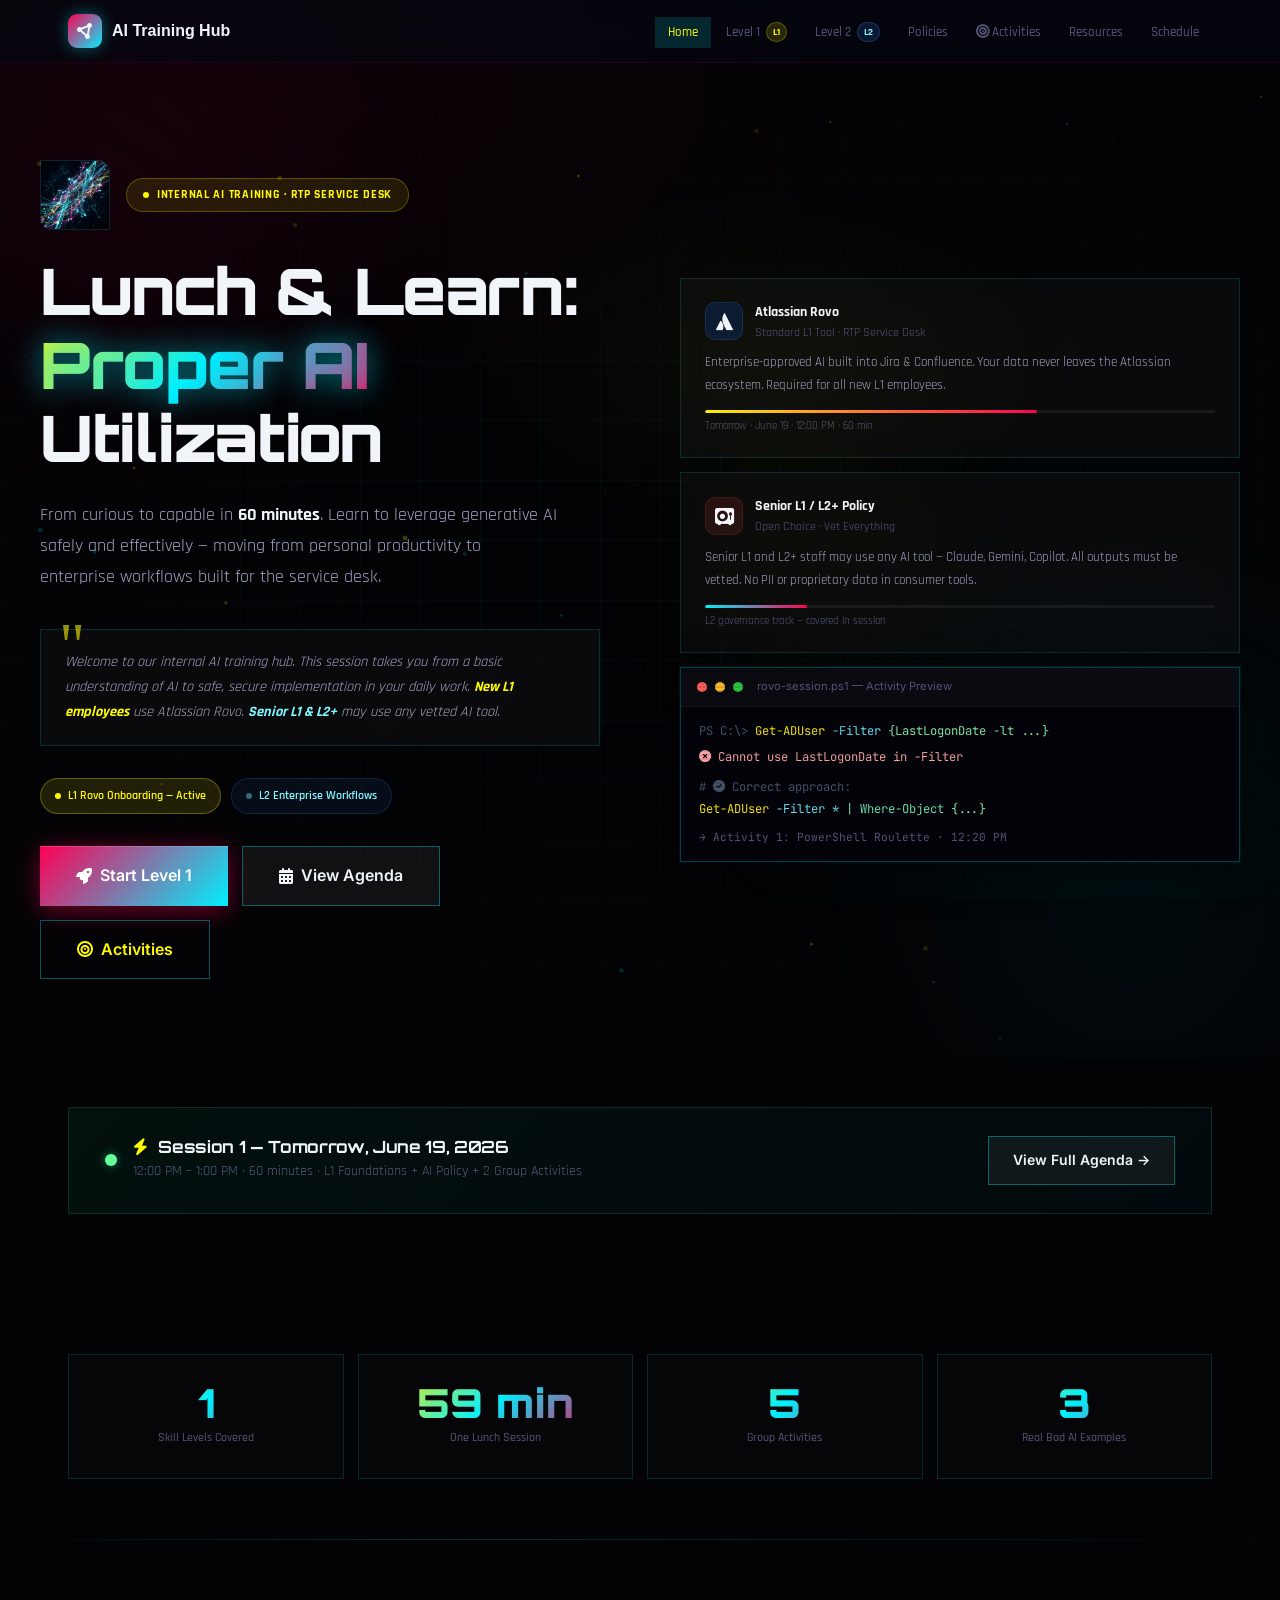
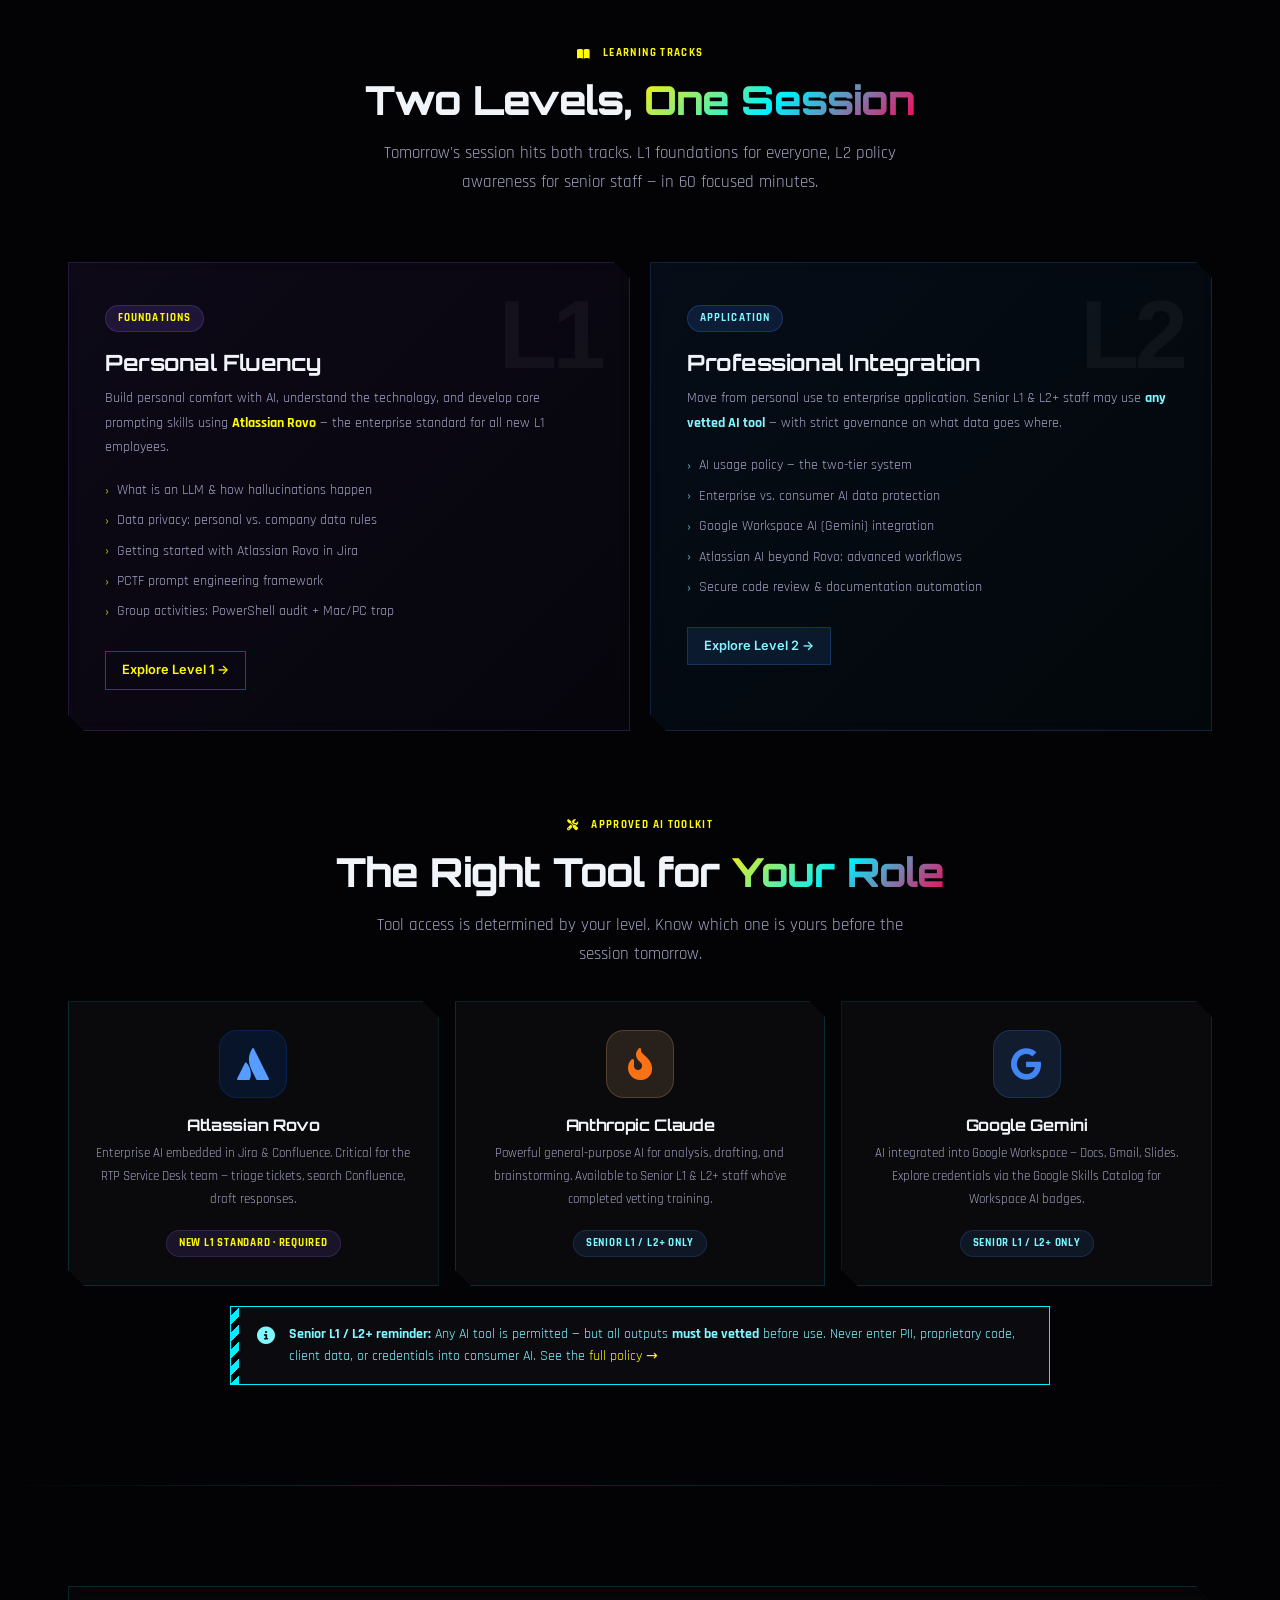
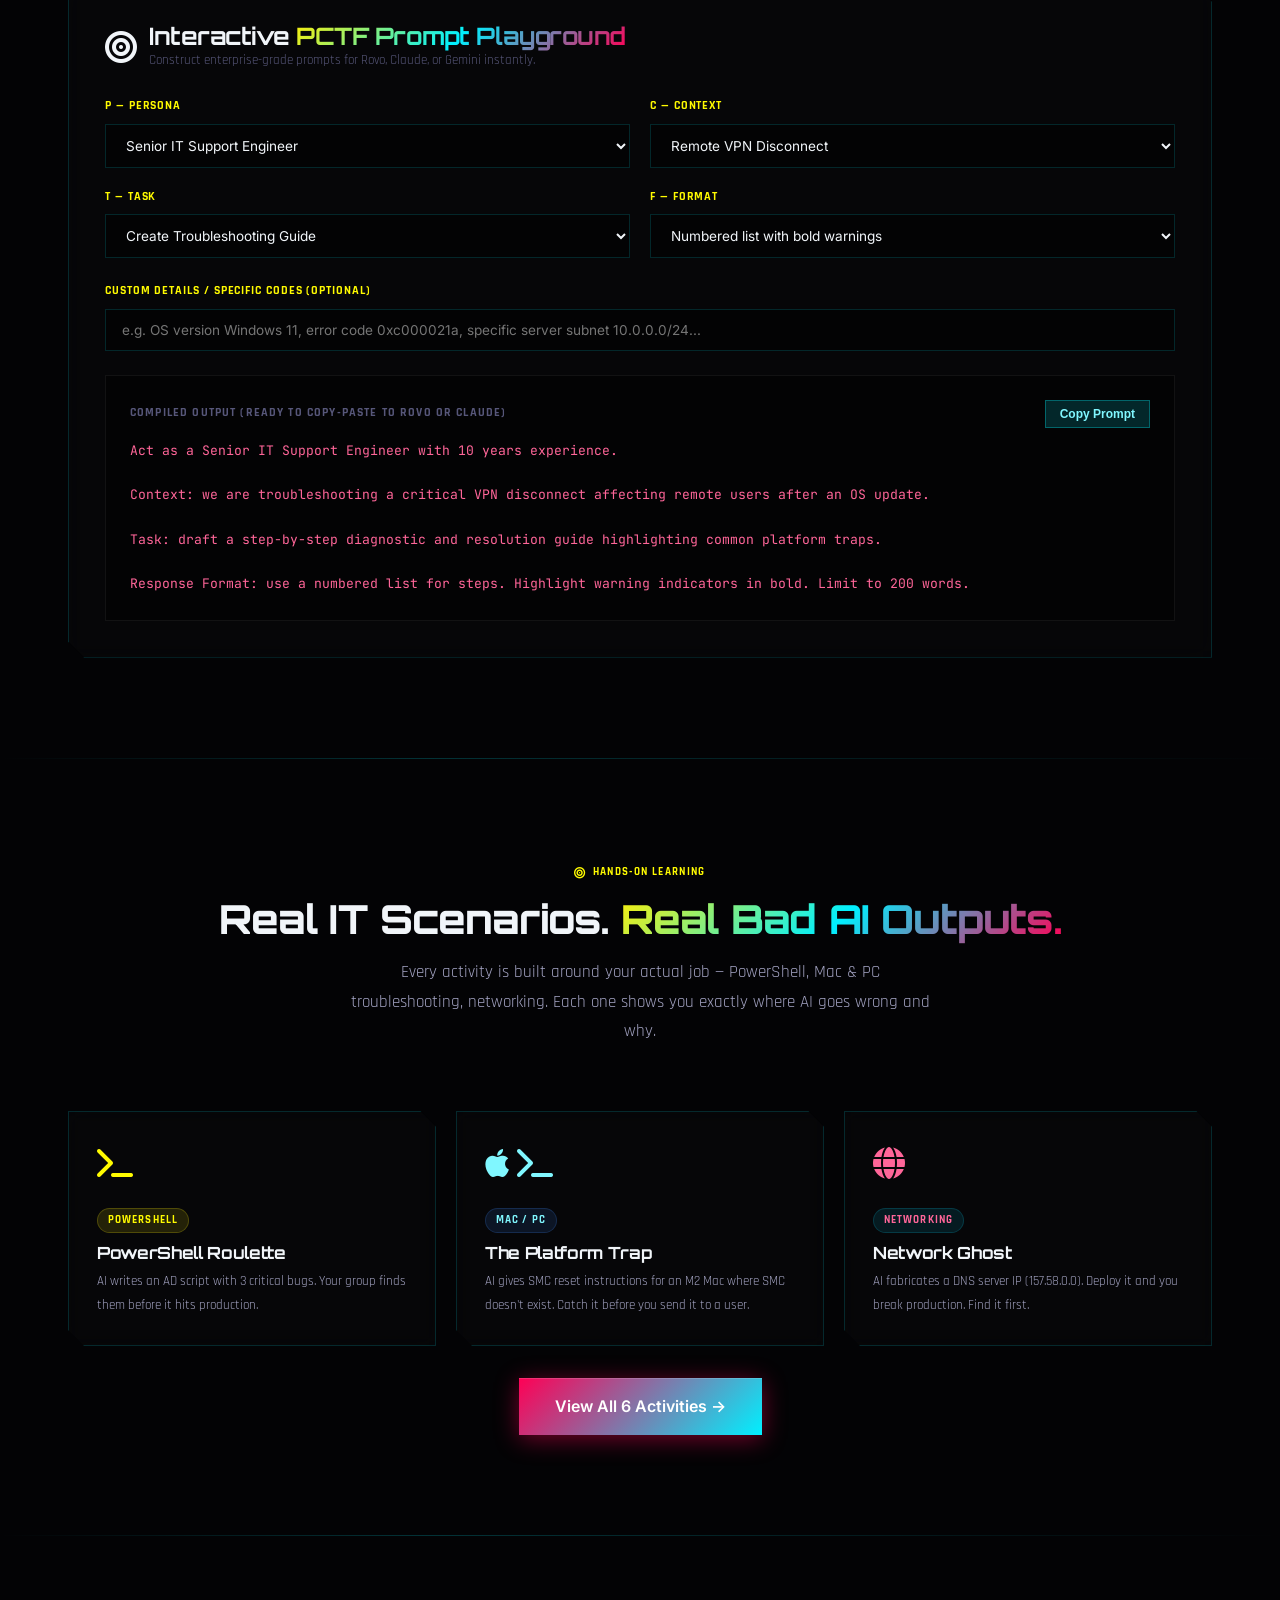
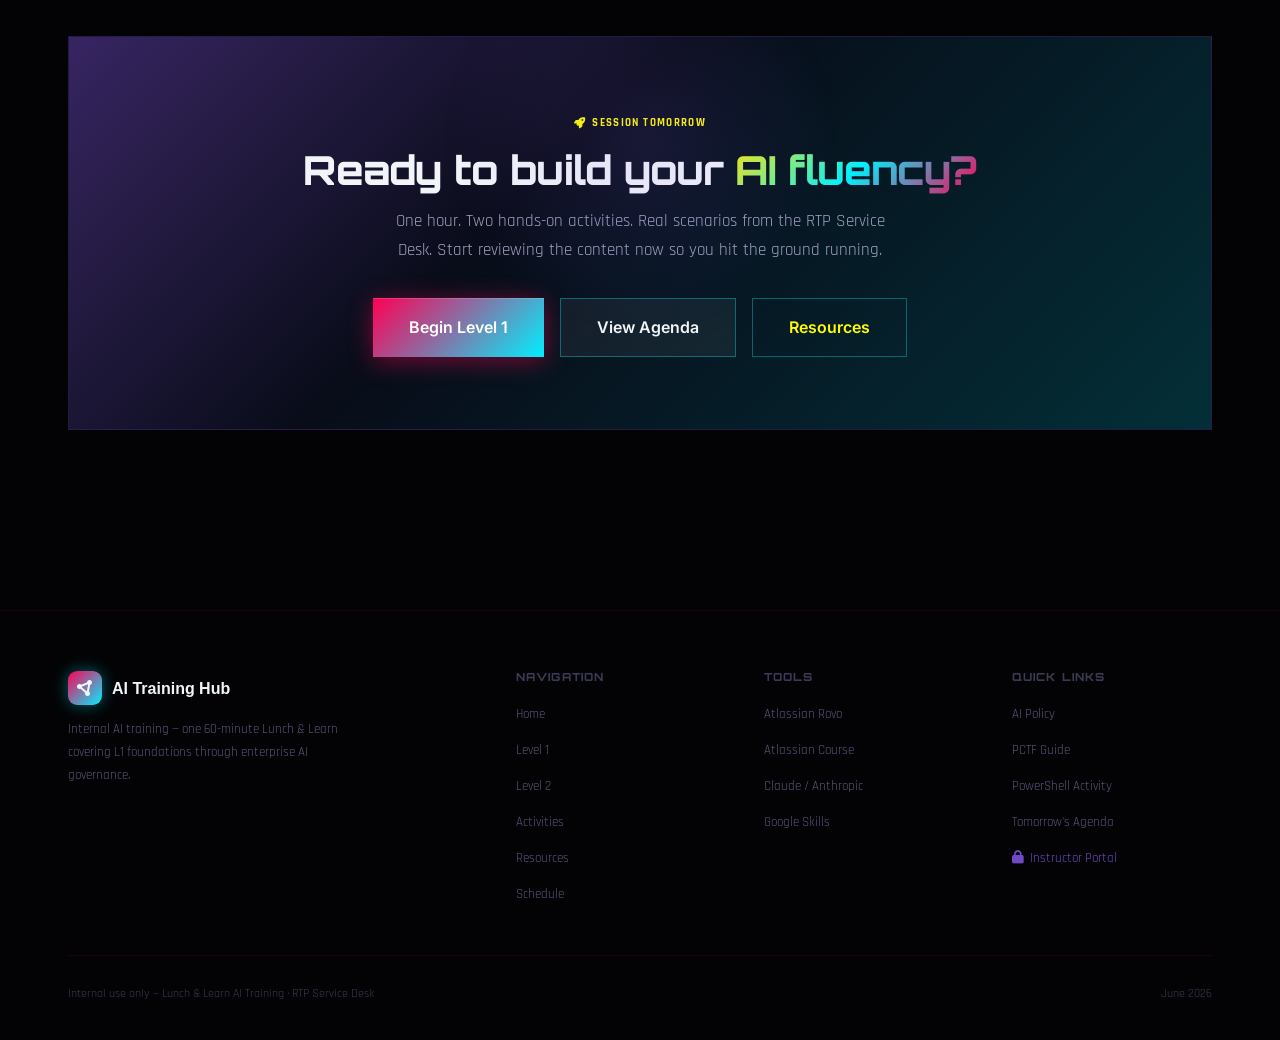
==== commit de90e5bc: "feat: restore premium cyberpunk edgerunner theme and fix accordion expanders" ====
--- a/index.html
+++ b/index.html
@@ -174,7 +174,7 @@
         <!-- Left Column -->
         <div>
           <div style="display:flex; gap:16px; align-items:center; margin-bottom:24px;">
-            <img src="clean_ai_mesh.png" alt="AI Network Mesh" style="width: 70px; height: 70px; border-radius: var(--radius-md); border: 1px solid var(--border); box-shadow: var(--shadow-sm);" />
+            <img src="cyber_ai_mesh.png" alt="Cyberpunk AI Network Mesh" class="cyber-bevel" style="width: 70px; height: 70px; border: 1px solid var(--border); box-shadow: 0 0 15px rgba(0,240,255,0.15);" />
             <div class="eyebrow" style="margin-bottom:0;">
               <span class="eyebrow-dot"></span>
               Internal AI Training · RTP Service Desk
--- a/style.css
+++ b/style.css
@@ -1,93 +1,93 @@
 /* ============================================================
-   AI TRAINING HUB — Premium Clean Developer Theme
-   Refined Slate · Indigo Accent · Cyan Highlight · Clean Glass
+   AI TRAINING HUB — Cyberpunk 2077 / Edgerunners Theme
+   Futuristic yellow · Neon Cyan · Hot Pink · Beveled Cuts
    ============================================================ */
 
-@import url('https://fonts.googleapis.com/css2?family=Outfit:wght@400;500;600;700;800;900&family=Inter:wght@300;400;500;600;700;800&family=Share+Tech+Mono&family=JetBrains+Mono:wght@400;500;600&display=swap');
+@import url('https://fonts.googleapis.com/css2?family=Orbitron:wght@500;700;900&family=Rajdhani:wght@500;600;700&family=Share+Tech+Mono&family=Inter:wght@300;400;500;600;700;800&family=JetBrains+Mono:wght@400;500;600&display=swap');
 
 /* ── CSS Variables ─────────────────────────────────────────── */
 :root {
-  --bg-base:         #09090b; /* Zinc 950 */
-  --bg-surface:      #18181b; /* Zinc 900 */
-  --bg-elevated:     #27272a; /* Zinc 800 */
-  --bg-card:         rgba(24, 24, 27, 0.6);
-  --bg-card-hover:   rgba(39, 39, 42, 0.4);
-  --bg-glass:        rgba(9, 9, 11, 0.8);
-
-  --border:          rgba(255, 255, 255, 0.08);
-  --border-subtle:   rgba(255, 255, 255, 0.04);
-  --border-bright:   rgba(255, 255, 255, 0.16);
-
-  --primary:         #6366f1; /* Premium Indigo */
-  --primary-dim:     #4f46e5;
-  --primary-light:   #818cf8;
-  --primary-glow:    rgba(99, 102, 241, 0.15);
-  --primary-glow-sm: rgba(99, 102, 241, 0.08);
-
-  --secondary:       #06b6d4; /* Premium Cyan */
-  --secondary-light: #22d3ee;
-  --secondary-glow:  rgba(6, 182, 212, 0.15);
-
-  --accent:          #a855f7; /* Premium Violet */
-  --accent-light:    #c084fc;
-  --accent-glow:     rgba(168, 85, 247, 0.15);
-
-  --green:           #10b981; /* Premium Emerald */
-  --green-light:     #34d399;
-  --green-glow:      rgba(16, 185, 129, 0.15);
-
-  --amber:           #f59e0b; /* Premium Amber */
-  --amber-light:     #fbbf24;
-  --red-light:       #f87171;
+  --bg-base:         #030305;
+  --bg-surface:      #0a0a0f;
+  --bg-elevated:     #121217;
+  --bg-card:         rgba(255,255,255,0.015);
+  --bg-card-hover:   rgba(0,240,255,0.03);
+  --bg-glass:        rgba(10,10,15,0.85);
+
+  --border:          rgba(0,240,255,0.15);
+  --border-subtle:   rgba(255,0,85,0.1);
+  --border-bright:   rgba(0,240,255,0.35);
+
+  --primary:         #fcee0a; /* Cyberpunk Yellow */
+  --primary-dim:     #bfa700;
+  --primary-light:   #fffb00;
+  --primary-glow:    rgba(252,238,10,0.25);
+  --primary-glow-sm: rgba(252,238,10,0.12);
+
+  --secondary:       #00f0ff; /* Neon Cyan */
+  --secondary-light: #80f7ff;
+  --secondary-glow:  rgba(0,240,255,0.25);
+
+  --accent:          #ff0055; /* Edgerunners Pink */
+  --accent-light:    #ff6699;
+  --accent-glow:     rgba(255,0,85,0.3);
+
+  --green:           #00ff66; /* Acid Green */
+  --green-light:     #66ff99;
+  --green-glow:      rgba(0,255,102,0.25);
+
+  --amber:           #ff9900; /* Safety Orange */
+  --amber-light:     #ffb366;
+  --red-light:       #ff4d4d;
 
   --atlassian:       #0052cc;
   --atlassian-light: #579dff;
-  --atlassian-glow:  rgba(0, 82, 204, 0.2);
-
-  --text-primary:    #fafafa; /* Zinc 50 */
-  --text-secondary:  #d4d4d8; /* Zinc 300 */
-  --text-muted:      #a1a1aa; /* Zinc 400 */
-  --text-dim:        #71717a; /* Zinc 500 */
-
-  --gradient-hero:   radial-gradient(circle at 20% 20%, rgba(99, 102, 241, 0.1) 0%, transparent 50%),
-                     radial-gradient(circle at 80% 80%, rgba(6, 182, 212, 0.1) 0%, transparent 50%);
-  --gradient-primary: linear-gradient(135deg, #6366f1 0%, #a855f7 100%);
-  --gradient-cta:    linear-gradient(135deg, #6366f1 0%, #06b6d4 100%);
-  --gradient-text:   linear-gradient(135deg, #fafafa 0%, #a1a1aa 100%);
-  --gradient-card:   linear-gradient(135deg, rgba(255,255,255,0.02) 0%, rgba(255,255,255,0.005) 100%);
-  --gradient-atl:    linear-gradient(135deg, rgba(0,82,204,0.1) 0%, rgba(87,157,255,0.02) 100%);
-
-  --radius-xs:  4px;
-  --radius-sm:  6px;
-  --radius-md:  10px;
-  --radius-lg:  16px;
-  --radius-xl:  24px;
-  --radius-2xl: 32px;
-
-  --shadow-sm:   0 1px 2px rgba(0,0,0,0.5);
-  --shadow-md:   0 10px 30px rgba(0,0,0,0.5);
-  --shadow-lg:   0 20px 40px rgba(0,0,0,0.7);
-  --shadow-glow-sm: 0 0 12px rgba(99, 102, 241, 0.1);
-  --shadow-glow:    0 0 24px rgba(99, 102, 241, 0.15);
-  --shadow-glow-lg: 0 0 40px rgba(168, 85, 247, 0.15);
-
-  --transition:      all 0.2s cubic-bezier(0.4, 0, 0.2, 1);
-  --transition-slow: all 0.3s cubic-bezier(0.4, 0, 0.2, 1);
-  --transition-spring: all 0.4s cubic-bezier(0.16, 1, 0.3, 1);
+  --atlassian-glow:  rgba(0,82,204,0.3);
+
+  --text-primary:    #f1f5f9;
+  --text-secondary:  #a3a3c2;
+  --text-muted:      #57577a;
+  --text-dim:        #3a3a54;
+
+  --gradient-hero:   radial-gradient(ellipse at 30% 50%, #1f0015 0%, #030305 60%),
+                     radial-gradient(ellipse at 80% 20%, #001a1a 0%, transparent 60%);
+  --gradient-primary: linear-gradient(135deg, #fcee0a 0%, #ff0055 100%);
+  --gradient-cta:    linear-gradient(135deg, #ff0055 0%, #00f0ff 100%);
+  --gradient-text:   linear-gradient(135deg, #fcee0a 0%, #00f0ff 50%, #ff0055 100%);
+  --gradient-card:   linear-gradient(135deg, rgba(255,0,85,0.05) 0%, rgba(0,240,255,0.03) 100%);
+  --gradient-atl:    linear-gradient(135deg, rgba(0,82,204,0.15) 0%, rgba(87,157,255,0.05) 100%);
+
+  --radius-xs:  0px;
+  --radius-sm:  0px;
+  --radius-md:  0px;
+  --radius-lg:  0px;
+  --radius-xl:  0px;
+  --radius-2xl: 0px;
+
+  --shadow-sm:   0 2px 8px rgba(0,0,0,0.6);
+  --shadow-md:   0 8px 32px rgba(0,0,0,0.7);
+  --shadow-lg:   0 24px 64px rgba(0,0,0,0.8);
+  --shadow-glow-sm: 0 0 15px rgba(0,240,255,0.25);
+  --shadow-glow:    0 0 30px rgba(0,240,255,0.35);
+  --shadow-glow-lg: 0 0 60px rgba(255,0,85,0.25);
+
+  --transition:      all 0.15s ease-out;
+  --transition-slow: all 0.3s ease-out;
+  --transition-spring: all 0.35s cubic-bezier(0.175, 0.885, 0.32, 1.275);
 }
 
 /* ── Reset ──────────────────────────────────────────────────── */
 *, *::before, *::after { box-sizing: border-box; margin: 0; padding: 0; }
 html { scroll-behavior: smooth; font-size: 16px; }
 body {
-  font-family: 'Inter', system-ui, sans-serif;
+  font-family: 'Rajdhani', system-ui, sans-serif;
   background-color: var(--bg-base);
   color: var(--text-primary);
   line-height: 1.6;
   min-height: 100vh;
   overflow-x: hidden;
   -webkit-font-smoothing: antialiased;
-  font-size: 1rem;
+  font-size: 1.05rem;
 }
 
 /* ── Global background ──────────────────────────────────────── */
@@ -95,32 +95,39 @@
   content: '';
   position: fixed; inset: 0;
   background:
-    radial-gradient(ellipse 60% 40% at 20% 10%, rgba(99, 102, 241, 0.05) 0%, transparent 60%),
-    radial-gradient(ellipse 50% 45% at 80% 85%, rgba(6, 182, 212, 0.04) 0%, transparent 55%);
+    radial-gradient(ellipse 80% 60% at 20% 10%, rgba(255,0,85,0.05) 0%, transparent 60%),
+    radial-gradient(ellipse 60% 50% at 85% 85%, rgba(0,240,255,0.04) 0%, transparent 55%),
+    radial-gradient(ellipse 50% 40% at 60% 40%, rgba(252,238,10,0.03) 0%, transparent 50%);
   pointer-events: none;
   z-index: 0;
+  animation: ambientPulse 15s ease-in-out infinite alternate;
+}
+
+@keyframes ambientPulse {
+  0%   { opacity: 0.8; transform: scale(1); }
+  100% { opacity: 1;   transform: scale(1.05); }
 }
 
 /* Dot grid overlay */
 body::after {
   content: '';
   position: fixed; inset: 0;
-  background-image: radial-gradient(rgba(255,255,255,0.015) 1px, transparent 1px);
-  background-size: 24px 24px;
+  background-image: radial-gradient(rgba(255,255,255,0.02) 1px, transparent 1px);
+  background-size: 32px 32px;
   pointer-events: none;
   z-index: 0;
 }
 
 /* ── Typography ─────────────────────────────────────────────── */
-h1,h2,h3,h4,h5 { font-family: 'Outfit', sans-serif; line-height: 1.2; letter-spacing: -0.01em; font-weight: 700; color: var(--text-primary); }
-h1 { font-size: clamp(2.2rem, 5vw, 3.5rem); font-weight: 800; letter-spacing: -0.02em; }
-h2 { font-size: clamp(1.5rem, 3.2vw, 2.2rem); font-weight: 700; letter-spacing: -0.015em; }
-h3 { font-size: clamp(1.15rem, 2vw, 1.45rem); font-weight: 600; }
-h4 { font-size: 1.05rem; font-weight: 600; }
-h5 { font-size: 0.85rem; font-weight: 600; text-transform: uppercase; letter-spacing: 0.05em; }
-p  { color: var(--text-secondary); line-height: 1.7; }
+h1,h2,h3,h4,h5 { font-family: 'Orbitron', sans-serif; line-height: 1.15; letter-spacing: -0.02em; }
+h1 { font-size: clamp(2.4rem, 5.5vw, 4rem); font-weight: 900; }
+h2 { font-size: clamp(1.6rem, 3.5vw, 2.5rem); font-weight: 800; }
+h3 { font-size: clamp(1.15rem, 2vw, 1.5rem); font-weight: 700; }
+h4 { font-size: 1.05rem; font-weight: 700; }
+h5 { font-size: 0.85rem; font-weight: 700; }
+p  { color: var(--text-secondary); line-height: 1.75; }
 a  { color: var(--primary-light); text-decoration: none; transition: var(--transition); }
-a:hover { color: var(--secondary-light); }
+a:hover { color: var(--accent-light); }
 code { font-family: 'JetBrains Mono', monospace; font-size: 0.85em; }
 
 .gradient-text {
@@ -131,13 +138,13 @@
 }
 
 .text-glow {
-  text-shadow: 0 0 40px rgba(99, 102, 241, 0.3);
+  text-shadow: 0 0 30px rgba(0,240,255,0.5), 0 0 60px rgba(0,240,255,0.2);
 }
 
 /* ── Layout ─────────────────────────────────────────────────── */
 .container { max-width: 1200px; margin: 0 auto; padding: 0 28px; position: relative; z-index: 1; }
-.section { padding: 90px 0; }
-.section-sm { padding: 50px 0; }
+.section { padding: 100px 0; }
+.section-sm { padding: 60px 0; }
 
 /* ── Glassmorphism ──────────────────────────────────────────── */
 .glass {
@@ -157,7 +164,7 @@
   content: '';
   position: absolute; inset: -1px;
   border-radius: inherit;
-  background: linear-gradient(135deg, rgba(99,102,241,0.2), rgba(6,182,212,0.1), rgba(168,85,247,0.15));
+  background: linear-gradient(135deg, rgba(255,0,85,0.4), rgba(0,240,255,0.2), rgba(252,238,10,0.3));
   z-index: -1;
   opacity: 0;
   transition: opacity 0.3s ease;
@@ -168,47 +175,46 @@
 .navbar {
   position: fixed; top: 0; left: 0; right: 0; z-index: 1000;
   padding: 0;
-  background: rgba(9,9,11,0.7);
-  backdrop-filter: blur(20px);
-  -webkit-backdrop-filter: blur(20px);
+  background: rgba(6,6,16,0.7);
+  backdrop-filter: blur(24px);
+  -webkit-backdrop-filter: blur(24px);
   border-bottom: 1px solid var(--border-subtle);
   transition: var(--transition);
 }
 .navbar.scrolled {
-  background: rgba(9,9,11,0.9);
-  border-bottom-color: var(--border);
-  box-shadow: 0 4px 30px rgba(0,0,0,0.4);
+  background: rgba(6,6,16,0.92);
+  border-bottom-color: rgba(0,240,255,0.25);
+  box-shadow: 0 4px 40px rgba(0,0,0,0.6), 0 0 0 1px rgba(0,240,255,0.05);
 }
 .nav-inner {
   display: flex; align-items: center; justify-content: space-between;
-  padding: 16px 28px; max-width: 1200px; margin: 0 auto;
+  padding: 14px 28px; max-width: 1200px; margin: 0 auto;
 }
 .nav-logo {
   display: flex; align-items: center; gap: 10px;
-  font-family: 'Outfit', sans-serif; font-weight: 700; font-size: 1.05rem;
+  font-family: 'Outfit', sans-serif; font-weight: 800; font-size: 1rem;
   color: var(--text-primary); text-decoration: none;
 }
 .nav-logo-icon {
-  width: 32px; height: 32px;
-  background: rgba(255,255,255,0.03);
-  border: 1px solid var(--border-bright);
-  border-radius: 6px;
+  width: 34px; height: 34px;
+  background: var(--gradient-cta);
+  border-radius: 9px;
   display: flex; align-items: center; justify-content: center;
-  font-size: 15px; flex-shrink: 0;
-  color: var(--secondary-light);
-}
-.nav-links { display: flex; align-items: center; gap: 4px; list-style: none; }
+  font-size: 16px; flex-shrink: 0;
+  box-shadow: 0 0 16px rgba(0,240,255,0.4);
+}
+.nav-links { display: flex; align-items: center; gap: 2px; list-style: none; }
 .nav-links a {
-  padding: 6px 12px; border-radius: var(--radius-sm);
-  color: var(--text-muted); font-size: 0.85rem; font-weight: 500;
+  padding: 7px 13px; border-radius: var(--radius-sm);
+  color: var(--text-muted); font-size: 0.835rem; font-weight: 500;
   transition: var(--transition); white-space: nowrap;
 }
-.nav-links a:hover { color: var(--text-primary); background: rgba(255,255,255,0.03); }
-.nav-links a.active { color: var(--text-primary); background: rgba(255,255,255,0.06); border: 1px solid var(--border); }
+.nav-links a:hover { color: var(--text-primary); background: rgba(255,255,255,0.05); }
+.nav-links a.active { color: var(--primary-light); background: rgba(0,240,255,0.15); }
 .nav-badge {
   display: inline-flex; align-items: center;
-  background: rgba(99,102,241,0.08); border: 1px solid rgba(99,102,241,0.2);
-  color: var(--primary-light); font-size: 0.65rem; font-weight: 600;
+  background: rgba(252,238,10,0.15); border: 1px solid rgba(252,238,10,0.25);
+  color: var(--primary-light); font-size: 0.65rem; font-weight: 700;
   padding: 1px 6px; border-radius: 999px; vertical-align: middle; margin-left: 3px;
 }
 .nav-toggle {
@@ -220,52 +226,67 @@
 /* ── Buttons ─────────────────────────────────────────────────── */
 .btn {
   display: inline-flex; align-items: center; gap: 8px;
-  padding: 10px 20px; border-radius: var(--radius-md);
-  font-family: 'Inter', sans-serif; font-size: 0.875rem; font-weight: 550;
-  cursor: pointer; transition: var(--transition-spring); border: 1px solid transparent;
+  padding: 12px 24px; border-radius: var(--radius-md);
+  font-family: 'Inter', sans-serif; font-size: 0.875rem; font-weight: 600;
+  cursor: pointer; transition: var(--transition-spring); border: none;
   text-decoration: none; white-space: nowrap; position: relative; overflow: hidden;
 }
+.btn::after {
+  content: ''; position: absolute; inset: 0;
+  background: linear-gradient(135deg, rgba(255,255,255,0.1), transparent);
+  opacity: 0; transition: opacity 0.2s;
+}
+.btn:hover::after { opacity: 1; }
 
 .btn-primary {
-  background: var(--gradient-cta); color: #ffffff;
-  box-shadow: 0 2px 10px rgba(99,102,241,0.2);
+  background: var(--gradient-cta); color: #fff;
+  box-shadow: 0 4px 24px rgba(255,0,85,0.45), inset 0 1px 0 rgba(255,255,255,0.15);
 }
 .btn-primary:hover {
-  transform: translateY(-2px);
-  box-shadow: 0 4px 18px rgba(99,102,241,0.3);
-  color: #ffffff;
+  transform: translateY(-2px) scale(1.02);
+  box-shadow: 0 8px 40px rgba(255,0,85,0.55), inset 0 1px 0 rgba(255,255,255,0.2);
+  color: #fff;
 }
 
 .btn-secondary {
-  background: rgba(255,255,255,0.03); color: var(--text-primary);
+  background: rgba(255,255,255,0.06); color: var(--text-primary);
   border: 1px solid var(--border-bright); backdrop-filter: blur(8px);
 }
 .btn-secondary:hover {
-  background: rgba(255,255,255,0.06);
+  background: rgba(255,255,255,0.1); border-color: rgba(0,240,255,0.4);
   transform: translateY(-2px); color: var(--text-primary);
+  box-shadow: var(--shadow-glow-sm);
 }
 
 .btn-outline {
-  background: transparent; color: var(--text-primary);
-  border: 1px solid var(--border-bright);
+  background: transparent; color: var(--primary-light);
+  border: 1px solid rgba(0,240,255,0.35);
 }
 .btn-outline:hover {
-  background: rgba(255,255,255,0.03);
-  transform: translateY(-2px);
+  background: rgba(0,240,255,0.1); color: var(--primary-light);
+  transform: translateY(-2px); box-shadow: var(--shadow-glow-sm);
 }
 
 .btn-atlassian {
-  background: #0052cc;
-  color: #ffffff; box-shadow: 0 2px 10px rgba(0,82,204,0.2);
+  background: linear-gradient(135deg, #0052cc, #1565c0);
+  color: #fff; box-shadow: 0 4px 24px rgba(0,82,204,0.45);
 }
 .btn-atlassian:hover {
-  background: #0747a6;
-  transform: translateY(-2px);
-  box-shadow: 0 4px 18px rgba(0,82,204,0.3); color: #ffffff;
-}
-
-.btn-sm { padding: 6px 12px; font-size: 0.8rem; border-radius: var(--radius-sm); }
-.btn-lg { padding: 14px 28px; font-size: 0.95rem; border-radius: var(--radius-lg); }
+  transform: translateY(-2px) scale(1.02);
+  box-shadow: 0 8px 40px rgba(0,82,204,0.55); color: #fff;
+}
+
+.btn-sm { padding: 8px 16px; font-size: 0.8rem; border-radius: var(--radius-sm); }
+.btn-lg { padding: 16px 36px; font-size: 1rem; border-radius: var(--radius-lg); }
+
+/* Shimmer effect on btn-primary */
+.btn-primary::before {
+  content: ''; position: absolute;
+  top: 0; left: -100%; width: 60%; height: 100%;
+  background: linear-gradient(90deg, transparent, rgba(255,255,255,0.12), transparent);
+  transition: left 0.5s ease;
+}
+.btn-primary:hover::before { left: 150%; }
 
 /* ── Cards ───────────────────────────────────────────────────── */
 .card {
@@ -282,21 +303,21 @@
   background: var(--gradient-card); opacity: 0; transition: opacity 0.3s;
 }
 .card:hover {
-  border-color: rgba(255,255,255,0.15);
-  transform: translateY(-4px);
-  box-shadow: var(--shadow-md);
+  border-color: rgba(0,240,255,0.35);
+  transform: translateY(-5px);
+  box-shadow: var(--shadow-md), var(--shadow-glow-sm);
   background: var(--bg-card-hover);
 }
 .card:hover::before { opacity: 1; }
 
 /* ── Glow utilities ─────────────────────────────────────────── */
-.glow-yellow { box-shadow: 0 4px 20px rgba(245,158,11,0.05); }
-.glow-pink   { box-shadow: 0 4px 20px rgba(168,85,247,0.05); }
-.glow-cyan   { box-shadow: 0 4px 20px rgba(6,182,212,0.05); }
+.glow-yellow { box-shadow: var(--shadow-glow-sm); }
+.glow-pink   { box-shadow: 0 0 40px var(--accent-glow); }
+.glow-cyan   { box-shadow: 0 0 40px var(--secondary-glow); }
 
 /* ── Hero ────────────────────────────────────────────────────── */
 .hero {
-  min-height: 95vh; display: flex; align-items: center;
+  min-height: 100vh; display: flex; align-items: center;
   padding-top: 80px; position: relative; overflow: hidden;
 }
 
@@ -304,121 +325,121 @@
 .hero-grid-bg {
   position: absolute; inset: 0; pointer-events: none;
   background-image:
-    linear-gradient(rgba(255,255,255,0.015) 1px, transparent 1px),
-    linear-gradient(90deg, rgba(255,255,255,0.015) 1px, transparent 1px);
-  background-size: 48px 48px;
-  mask-image: radial-gradient(ellipse 60% 50% at 50% 50%, black 20%, transparent 80%);
+    linear-gradient(rgba(0,240,255,0.04) 1px, transparent 1px),
+    linear-gradient(90deg, rgba(0,240,255,0.04) 1px, transparent 1px);
+  background-size: 60px 60px;
+  mask-image: radial-gradient(ellipse 80% 60% at 50% 50%, black 20%, transparent 80%);
 }
 
 /* Floating orbs */
 .orb {
   position: absolute; border-radius: 50%;
-  filter: blur(100px); pointer-events: none; z-index: 0;
-  opacity: 0.6;
+  filter: blur(80px); pointer-events: none; z-index: 0;
 }
 .orb-1 {
+  width: 600px; height: 600px;
+  background: radial-gradient(circle, rgba(255,0,85,0.06) 0%, transparent 70%);
+  top: -100px; left: -200px;
+  animation: orbFloat1 20s ease-in-out infinite;
+}
+.orb-2 {
   width: 500px; height: 500px;
-  background: radial-gradient(circle, rgba(99,102,241,0.05) 0%, transparent 70%);
-  top: -100px; left: -100px;
-  animation: orbFloat1 25s ease-in-out infinite;
-}
-.orb-2 {
-  width: 400px; height: 400px;
-  background: radial-gradient(circle, rgba(6,182,212,0.04) 0%, transparent 70%);
-  bottom: -100px; right: -50px;
+  background: radial-gradient(circle, rgba(0,240,255,0.05) 0%, transparent 70%);
+  bottom: -100px; right: -100px;
   animation: orbFloat2 25s ease-in-out infinite;
 }
 .orb-3 {
-  width: 250px; height: 250px;
-  background: radial-gradient(circle, rgba(168,85,247,0.03) 0%, transparent 70%);
-  top: 35%; right: 20%;
-  animation: orbFloat3 20s ease-in-out infinite;
+  width: 300px; height: 300px;
+  background: radial-gradient(circle, rgba(252,238,10,0.04) 0%, transparent 70%);
+  top: 40%; right: 25%;
+  animation: orbFloat3 18s ease-in-out infinite;
 }
 
 @keyframes orbFloat1 {
   0%,100% { transform: translate(0,0) scale(1); }
-  50%      { transform: translate(30px,20px) scale(1.03); }
+  33%      { transform: translate(40px,30px) scale(1.05); }
+  66%      { transform: translate(-20px,50px) scale(0.97); }
 }
 @keyframes orbFloat2 {
   0%,100% { transform: translate(0,0) scale(1); }
-  50%      { transform: translate(-30px,-20px) scale(1.05); }
+  50%      { transform: translate(-50px,-40px) scale(1.08); }
 }
 @keyframes orbFloat3 {
   0%,100% { transform: translate(0,0); }
-  50%      { transform: translate(15px,-15px); }
-}
-
-.hero-content { padding: 60px 0; position: relative; z-index: 2; }
-.hero-layout { display: grid; grid-template-columns: 1fr 1fr; gap: 60px; align-items: center; }
+  50%      { transform: translate(30px,-20px); }
+}
+
+.hero-content { padding: 80px 0; position: relative; z-index: 2; }
+.hero-layout { display: grid; grid-template-columns: 1fr 1fr; gap: 80px; align-items: center; }
 
 /* Eyebrow badge */
 .eyebrow {
   display: inline-flex; align-items: center; gap: 8px;
-  background: rgba(255,255,255,0.03);
-  border: 1px solid var(--border);
-  border-radius: 999px; padding: 6px 14px;
-  font-size: 0.75rem; font-weight: 600; letter-spacing: 0.02em;
-  color: var(--text-primary);
-  margin-bottom: 24px;
+  background: rgba(252,238,10,0.1);
+  border: 1px solid rgba(252,238,10,0.25);
+  border-radius: 999px; padding: 6px 16px;
+  font-size: 0.75rem; font-weight: 700; letter-spacing: 0.06em;
+  text-transform: uppercase; color: var(--primary-light);
+  margin-bottom: 28px;
   animation: fadeInDown 0.5s ease both;
 }
 .eyebrow-dot {
   width: 6px; height: 6px; border-radius: 50%;
   background: var(--primary-light);
-  animation: pulse 2.5s ease infinite;
+  animation: pulse 2s ease infinite;
 }
 
 @keyframes pulse {
   0%,100% { opacity: 1; transform: scale(1); }
-  50%      { opacity: 0.4; transform: scale(0.8); }
-}
-
-.hero h1 { margin-bottom: 20px; animation: fadeInDown 0.5s 0.1s ease both; }
+  50%      { opacity: 0.4; transform: scale(0.7); }
+}
+
+.hero h1 { margin-bottom: 24px; animation: fadeInDown 0.5s 0.1s ease both; }
 .hero-subtitle {
-  font-size: 1.1rem; color: var(--text-secondary);
-  margin-bottom: 32px; max-width: 520px; line-height: 1.65;
+  font-size: 1.15rem; color: var(--text-secondary);
+  margin-bottom: 36px; max-width: 520px; line-height: 1.7;
   animation: fadeInDown 0.5s 0.2s ease both;
 }
 
 .hero-intro-card {
-  background: rgba(255,255,255,0.02);
+  background: rgba(255,255,255,0.03);
   border: 1px solid var(--border);
   border-radius: var(--radius-md);
-  padding: 18px 22px; margin-bottom: 28px;
+  padding: 20px 24px; margin-bottom: 32px;
   position: relative;
   animation: fadeInDown 0.5s 0.25s ease both;
   backdrop-filter: blur(8px);
 }
 .hero-intro-card::before {
   content: '"';
-  position: absolute; top: -14px; left: 16px;
-  font-size: 3.5rem; color: var(--primary);
-  font-family: Georgia, serif; line-height: 1; opacity: 0.3;
-}
-.hero-intro-card p { font-size: 0.88rem; font-style: normal; color: var(--text-secondary); margin: 0; }
-
-.phase-row { display: flex; gap: 10px; flex-wrap: wrap; margin-bottom: 28px; animation: fadeInDown 0.5s 0.3s ease both; }
+  position: absolute; top: -16px; left: 18px;
+  font-size: 4rem; color: var(--primary);
+  font-family: Georgia, serif; line-height: 1; opacity: 0.6;
+}
+.hero-intro-card p { font-size: 0.9rem; font-style: italic; margin: 0; }
+
+.phase-row { display: flex; gap: 10px; flex-wrap: wrap; margin-bottom: 32px; animation: fadeInDown 0.5s 0.3s ease both; }
 .phase-pill {
   display: flex; align-items: center; gap: 7px;
-  padding: 6px 12px; border-radius: 999px;
-  font-size: 0.75rem; font-weight: 550; border: 1px solid var(--border);
-}
-.phase-pill.active  { background: rgba(99,102,241,0.08); border-color: rgba(99,102,241,0.2); color: var(--primary-light); }
-.phase-pill.upcoming{ background: rgba(255,255,255,0.02); border-color: var(--border); color: var(--text-muted); }
+  padding: 7px 14px; border-radius: 999px;
+  font-size: 0.775rem; font-weight: 600; border: 1px solid;
+}
+.phase-pill.active  { background: rgba(252,238,10,0.12); border-color: rgba(252,238,10,0.3); color: var(--primary-light); }
+.phase-pill.upcoming{ background: rgba(59,130,246,0.08); border-color: rgba(59,130,246,0.2); color: var(--secondary-light); }
 .phase-pill .dot { width: 6px; height: 6px; border-radius: 50%; }
 .phase-pill.active .dot { background: var(--primary-light); animation: pulse 2s infinite; }
-.phase-pill.upcoming .dot { background: var(--text-muted); opacity: 0.4; }
-
-.hero-ctas { display: flex; gap: 12px; flex-wrap: wrap; animation: fadeInUp 0.5s 0.35s ease both; }
+.phase-pill.upcoming .dot { background: var(--secondary-light); opacity: 0.4; }
+
+.hero-ctas { display: flex; gap: 14px; flex-wrap: wrap; animation: fadeInUp 0.5s 0.35s ease both; }
 
 /* ── Hero Visual Panel ──────────────────────────────────────── */
-.hero-panel { display: flex; flex-direction: column; gap: 12px; animation: fadeInRight 0.7s 0.2s ease both; }
+.hero-panel { display: flex; flex-direction: column; gap: 14px; animation: fadeInRight 0.7s 0.2s ease both; }
 
 .hero-panel-card {
-  background: rgba(255,255,255,0.02);
+  background: rgba(255,255,255,0.03);
   border: 1px solid var(--border);
   border-radius: var(--radius-lg);
-  padding: 20px 22px;
+  padding: 22px 24px;
   backdrop-filter: blur(16px);
   transition: var(--transition-slow);
   position: relative; overflow: hidden;
@@ -426,27 +447,27 @@
 .hero-panel-card::before {
   content: ''; position: absolute;
   inset: -1px; border-radius: inherit;
-  background: linear-gradient(135deg, rgba(99,102,241,0.1), rgba(6,182,212,0.05));
+  background: linear-gradient(135deg, rgba(255,0,85,0.25), rgba(0,240,255,0.12));
   opacity: 0; transition: opacity 0.3s;
   z-index: -1;
 }
-.hero-panel-card:hover { transform: translateX(-4px); border-color: rgba(255,255,255,0.15); }
+.hero-panel-card:hover { transform: translateX(-6px); }
 .hero-panel-card:hover::before { opacity: 1; }
 
 .panel-header { display: flex; align-items: center; gap: 12px; margin-bottom: 10px; }
 .panel-icon {
-  width: 36px; height: 36px; border-radius: 8px;
+  width: 38px; height: 38px; border-radius: 10px;
   display: flex; align-items: center; justify-content: center;
-  font-size: 15px; flex-shrink: 0;
-}
-.panel-icon-atl  { background: rgba(0,82,204,0.1); border: 1px solid rgba(87,157,255,0.1); }
-.panel-icon-lock { background: rgba(248,113,113,0.08); border: 1px solid rgba(248,113,113,0.1); }
-.panel-icon-cal  { background: rgba(16,185,129,0.08); border: 1px solid rgba(16,185,129,0.1); }
-.panel-title { font-weight: 600; font-size: 0.875rem; color: var(--text-primary); }
-.panel-sub   { font-size: 0.72rem; color: var(--text-dim); }
+  font-size: 17px; flex-shrink: 0;
+}
+.panel-icon-atl  { background: rgba(0,82,204,0.2); border: 1px solid rgba(87,157,255,0.15); }
+.panel-icon-lock { background: rgba(239,68,68,0.12); border: 1px solid rgba(239,68,68,0.15); }
+.panel-icon-cal  { background: rgba(16,185,129,0.15); border: 1px solid rgba(16,185,129,0.15); }
+.panel-title { font-weight: 700; font-size: 0.9rem; }
+.panel-sub   { font-size: 0.72rem; color: var(--text-muted); }
 .panel-body  { font-size: 0.82rem; color: var(--text-secondary); }
 
-.mini-progress { height: 3px; background: rgba(255,255,255,0.04); border-radius: 999px; margin-top: 12px; overflow: hidden; }
+.mini-progress { height: 3px; background: rgba(255,255,255,0.06); border-radius: 999px; margin-top: 12px; overflow: hidden; }
 .mini-progress-fill { height: 100%; border-radius: 999px; animation: progressGrow 1.4s 0.8s ease both; }
 .mini-progress-fill.purple { background: linear-gradient(90deg, var(--primary), var(--accent)); width: 65%; }
 .mini-progress-fill.blue   { background: linear-gradient(90deg, var(--secondary), var(--accent)); width: 20%; }
@@ -460,7 +481,7 @@
 }
 .stat-item {
   background: var(--bg-card); border: 1px solid var(--border);
-  border-radius: var(--radius-lg); padding: 24px 18px;
+  border-radius: var(--radius-lg); padding: 28px 20px;
   text-align: center; transition: var(--transition-slow);
   position: relative; overflow: hidden;
 }
@@ -468,75 +489,75 @@
   content: ''; position: absolute; inset: 0;
   background: var(--gradient-card); opacity: 0; transition: opacity 0.3s;
 }
-.stat-item:hover { border-color: rgba(255,255,255,0.15); transform: translateY(-3px); }
+.stat-item:hover { border-color: rgba(0,240,255,0.3); transform: translateY(-3px); box-shadow: var(--shadow-glow-sm); }
 .stat-item:hover::before { opacity: 1; }
 .stat-number {
-  font-family: 'Outfit', sans-serif; font-size: 2.2rem; font-weight: 800;
-  color: var(--text-primary);
+  font-family: 'Orbitron', sans-serif; font-size: 2.5rem; font-weight: 900;
+  background: var(--gradient-text);
+  -webkit-background-clip: text; -webkit-text-fill-color: transparent; background-clip: text;
   display: block; line-height: 1; position: relative; z-index: 1;
 }
 .stat-label { font-size: 0.75rem; color: var(--text-muted); margin-top: 6px; font-weight: 500; position: relative; z-index: 1; }
 
 /* ── Section Headers ─────────────────────────────────────────── */
-.section-header { text-align: center; margin-bottom: 56px; }
-.section-header h2 { margin-bottom: 12px; }
-.section-header p { max-width: 580px; margin: 0 auto; font-size: 1rem; color: var(--text-secondary); }
+.section-header { text-align: center; margin-bottom: 64px; }
+.section-header h2 { margin-bottom: 16px; }
+.section-header p { max-width: 580px; margin: 0 auto; font-size: 1.05rem; }
 
 .eyebrow-sm {
   display: inline-flex; align-items: center; gap: 6px;
-  font-size: 0.72rem; font-weight: 600; letter-spacing: 0.05em;
+  font-size: 0.7rem; font-weight: 800; letter-spacing: 0.12em;
   text-transform: uppercase; color: var(--primary-light);
-  margin-bottom: 10px;
+  margin-bottom: 14px;
 }
 
 /* ── Divider ─────────────────────────────────────────────────── */
-.divider { height: 1px; background: linear-gradient(90deg, transparent, rgba(255,255,255,0.06), transparent); }
+.divider { height: 1px; background: linear-gradient(90deg, transparent, rgba(0,240,255,0.2), rgba(0,240,255,0.1), transparent); }
 
 /* ── Page Hero (inner pages) ─────────────────────────────────── */
 .page-hero {
-  padding: 130px 0 70px;
+  padding: 150px 0 90px;
   position: relative; overflow: hidden;
-  background: linear-gradient(180deg, rgba(15,15,20,0.6) 0%, var(--bg-base) 100%);
+  background: linear-gradient(170deg, rgba(31,0,21,0.8) 0%, var(--bg-base) 100%);
 }
 .page-hero::before {
   content: '';
   position: absolute; inset: 0;
   background-image:
-    linear-gradient(rgba(255,255,255,0.01) 1px, transparent 1px),
-    linear-gradient(90deg, rgba(255,255,255,0.01) 1px, transparent 1px);
-  background-size: 48px 48px;
-  mask-image: linear-gradient(to bottom, rgba(0,0,0,0.5), transparent);
+    linear-gradient(rgba(0,240,255,0.04) 1px, transparent 1px),
+    linear-gradient(90deg, rgba(0,240,255,0.04) 1px, transparent 1px);
+  background-size: 60px 60px;
+  mask-image: linear-gradient(to bottom, rgba(0,0,0,0.6), transparent);
 }
 .page-hero::after {
   content: ''; position: absolute; bottom: 0; left: 0; right: 0;
-  height: 80px;
+  height: 100px;
   background: linear-gradient(to bottom, transparent, var(--bg-base));
 }
 .page-hero-content { max-width: 700px; position: relative; z-index: 1; }
 
 .breadcrumb {
   display: flex; align-items: center; gap: 8px;
-  font-size: 0.8rem; color: var(--text-muted); margin-bottom: 18px;
-}
-.breadcrumb a { color: var(--text-muted); }
-.breadcrumb a:hover { color: var(--text-primary); }
+  font-size: 0.78rem; color: var(--text-muted); margin-bottom: 20px;
+}
+.breadcrumb a { color: var(--primary-light); }
 
 /* ── Level Badge ─────────────────────────────────────────────── */
 .level-badge {
   display: inline-flex; align-items: center; gap: 8px;
-  padding: 6px 14px; border-radius: 999px;
-  font-size: 0.8rem; font-weight: 600; margin-bottom: 18px;
-}
-.level-badge-l1 { background: rgba(99,102,241,0.08); border: 1px solid rgba(99,102,241,0.2); color: var(--primary-light); }
-.level-badge-l2 { background: rgba(6,182,212,0.08); border: 1px solid rgba(6,182,212,0.2); color: var(--secondary-light); }
+  padding: 8px 18px; border-radius: 999px;
+  font-size: 0.82rem; font-weight: 700; margin-bottom: 20px;
+}
+.level-badge-l1 { background: rgba(252,238,10,0.12); border: 1px solid rgba(252,238,10,0.25); color: var(--primary-light); }
+.level-badge-l2 { background: rgba(0,240,255,0.12); border: 1px solid rgba(0,240,255,0.25); color: var(--secondary-light); }
 
 /* ── Module blocks ───────────────────────────────────────────── */
 .module {
-  background: rgba(255,255,255,0.015);
+  background: rgba(255,255,255,0.025);
   border: 1px solid var(--border);
   border-radius: var(--radius-xl);
-  padding: 36px;
-  margin-bottom: 24px;
+  padding: 48px;
+  margin-bottom: 28px;
   position: relative; overflow: hidden;
   transition: var(--transition-slow);
   backdrop-filter: blur(8px);
@@ -545,355 +566,387 @@
   content: ''; position: absolute; inset: 0;
   background: var(--gradient-card); opacity: 0; transition: opacity 0.3s;
 }
-.module:hover { border-color: rgba(255,255,255,0.15); }
+.module:hover { border-color: rgba(0,240,255,0.25); }
 .module:hover::before { opacity: 1; }
 .module-number {
-  position: absolute; top: 24px; right: 28px;
-  font-family: 'Outfit', sans-serif; font-size: 4rem; font-weight: 800;
-  color: rgba(255,255,255,0.015); line-height: 1; pointer-events: none;
-}
-
-.module-header { display: flex; align-items: flex-start; gap: 16px; margin-bottom: 24px; position: relative; z-index: 1; }
+  position: absolute; top: 32px; right: 32px;
+  font-family: 'Orbitron', sans-serif; font-size: 5rem; font-weight: 900;
+  color: rgba(255,255,255,0.025); line-height: 1; pointer-events: none;
+  letter-spacing: -0.05em;
+}
+
+.module-header { display: flex; align-items: flex-start; gap: 18px; margin-bottom: 28px; position: relative; z-index: 1; }
 .module-icon {
-  width: 48px; height: 48px; border-radius: 10px;
+  width: 56px; height: 56px; border-radius: 14px;
   display: flex; align-items: center; justify-content: center;
-  font-size: 22px; flex-shrink: 0;
+  font-size: 26px; flex-shrink: 0;
 }
 
 /* ── Tags ────────────────────────────────────────────────────── */
 .module-tag {
   display: inline-flex; align-items: center; gap: 4px;
-  font-size: 0.7rem; font-weight: 600; letter-spacing: 0.02em;
-  padding: 3px 10px; border-radius: 999px;
+  font-size: 0.68rem; font-weight: 800; letter-spacing: 0.1em;
+  text-transform: uppercase; padding: 3px 10px; border-radius: 999px;
   margin-bottom: 8px;
 }
-.tag-purple { background: rgba(99,102,241,0.08); color: var(--primary-light); border: 1px solid rgba(99,102,241,0.15); }
-.tag-blue   { background: rgba(59,130,246,0.08);  color: var(--secondary-light); border: 1px solid rgba(59,130,246,0.15); }
-.tag-cyan   { background: rgba(6,182,212,0.08);   color: var(--secondary-light); border: 1px solid rgba(6,182,212,0.15); }
-.tag-atl    { background: rgba(0,82,204,0.08);    color: var(--atlassian-light); border: 1px solid rgba(0,82,204,0.15); }
-.tag-red    { background: rgba(248,113,113,0.08);   color: var(--red-light); border: 1px solid rgba(248,113,113,0.15); }
-.tag-green  { background: rgba(16,185,129,0.08);  color: var(--green-light); border: 1px solid rgba(16,185,129,0.15); }
-.tag-amber  { background: rgba(245,158,11,0.08);  color: var(--amber-light); border: 1px solid rgba(245,158,11,0.15); }
+.tag-purple { background: rgba(252,238,10,0.12); color: var(--primary-light); border: 1px solid rgba(252,238,10,0.2); }
+.tag-blue   { background: rgba(59,130,246,0.12);  color: var(--secondary-light); border: 1px solid rgba(59,130,246,0.2); }
+.tag-cyan   { background: rgba(6,182,212,0.12);   color: var(--accent-light); border: 1px solid rgba(6,182,212,0.2); }
+.tag-atl    { background: rgba(0,82,204,0.12);    color: var(--atlassian-light); border: 1px solid rgba(0,82,204,0.2); }
+.tag-red    { background: rgba(239,68,68,0.12);   color: var(--red-light); border: 1px solid rgba(239,68,68,0.2); }
+.tag-green  { background: rgba(16,185,129,0.12);  color: var(--green-light); border: 1px solid rgba(16,185,129,0.2); }
+.tag-amber  { background: rgba(245,158,11,0.12);  color: var(--amber-light); border: 1px solid rgba(245,158,11,0.2); }
 
 /* ── Terminal / Code blocks ──────────────────────────────────── */
 .terminal {
-  background: #09090b;
-  border: 1px solid var(--border);
+  background: #020208;
+  border: 1px solid rgba(0,240,255,0.25);
   border-radius: var(--radius-md);
   overflow: hidden;
   font-family: 'JetBrains Mono', monospace;
   font-size: 0.82rem;
-  box-shadow: 0 4px 20px rgba(0,0,0,0.4);
+  box-shadow: 0 8px 32px rgba(0,0,0,0.5), 0 0 0 1px rgba(0,240,255,0.08);
 }
 .terminal-titlebar {
   display: flex; align-items: center; gap: 8px;
   padding: 10px 16px;
-  background: rgba(255,255,255,0.02);
-  border-bottom: 1px solid var(--border-subtle);
-}
-.terminal-dot { width: 8px; height: 8px; border-radius: 50%; }
-.terminal-dot.red    { background: #ef4444; }
-.terminal-dot.yellow { background: #f59e0b; }
-.terminal-dot.green  { background: #10b981; }
-.terminal-label { font-size: 0.72rem; color: var(--text-dim); margin-left: 6px; font-family: 'Inter', sans-serif; }
-.terminal-body { padding: 18px; line-height: 1.75; }
-.terminal-body .t-cmd   { color: var(--primary-light); }
-.terminal-body .t-flag  { color: #22d3ee; }
-.terminal-body .t-str   { color: #34d399; }
-.terminal-body .t-err   { color: #f87171; }
-.terminal-body .t-warn  { color: #fbbf24; }
-.terminal-body .t-comment { color: #52525b; }
-.terminal-body .t-good  { color: #34d399; }
-.terminal-body .t-prompt { color: #52525b; user-select: none; }
+  background: rgba(255,255,255,0.03);
+  border-bottom: 1px solid rgba(255,255,255,0.05);
+}
+.terminal-dot { width: 10px; height: 10px; border-radius: 50%; }
+.terminal-dot.red    { background: #ff5f57; }
+.terminal-dot.yellow { background: #febc2e; }
+.terminal-dot.green  { background: #28c840; }
+.terminal-label { font-size: 0.7rem; color: var(--text-muted); margin-left: 6px; font-family: 'Inter', sans-serif; }
+.terminal-body { padding: 20px; line-height: 1.8; }
+.terminal-body .t-cmd   { color: var(--primary); }
+.terminal-body .t-flag  { color: #67e8f9; }
+.terminal-body .t-str   { color: #86efac; }
+.terminal-body .t-err   { color: #fca5a5; }
+.terminal-body .t-warn  { color: #fcd34d; }
+.terminal-body .t-comment { color: #475569; }
+.terminal-body .t-good  { color: #6ee7b7; }
+.terminal-body .t-prompt { color: #475569; user-select: none; }
 
 /* Bad output block */
 .bad-label {
   display: inline-flex; align-items: center; gap: 6px;
-  font-size: 0.7rem; font-weight: 600;
-  background: rgba(239,68,68,0.08); border: 1px solid rgba(239,68,68,0.15);
-  color: var(--red-light); padding: 3px 10px; border-radius: var(--radius-xs);
-  margin-bottom: 8px; margin-top: 16px;
-  text-transform: uppercase; letter-spacing: 0.02em;
+  font-size: 0.68rem; font-weight: 800; letter-spacing: 0.1em;
+  text-transform: uppercase;
+  background: rgba(239,68,68,0.1); border: 1px solid rgba(239,68,68,0.2);
+  color: var(--red-light); padding: 4px 12px; border-radius: 999px;
+  margin-bottom: 10px; margin-top: 20px;
 }
 .good-label {
   display: inline-flex; align-items: center; gap: 6px;
-  font-size: 0.7rem; font-weight: 600;
-  background: rgba(16,185,129,0.08); border: 1px solid rgba(16,185,129,0.15);
-  color: var(--green-light); padding: 3px 10px; border-radius: var(--radius-xs);
-  margin-bottom: 8px; margin-top: 12px;
-  text-transform: uppercase; letter-spacing: 0.02em;
+  font-size: 0.68rem; font-weight: 800; letter-spacing: 0.1em;
+  text-transform: uppercase;
+  background: rgba(16,185,129,0.1); border: 1px solid rgba(16,185,129,0.2);
+  color: var(--green-light); padding: 4px 12px; border-radius: 999px;
+  margin-bottom: 10px; margin-top: 14px;
 }
 
 /* ── Error explanation box ───────────────────────────────────── */
 .error-box {
-  background: rgba(239,68,68,0.03);
-  border: 1px solid rgba(239,68,68,0.12);
+  background: rgba(239,68,68,0.05);
+  border: 1px solid rgba(239,68,68,0.15);
   border-radius: var(--radius-md);
-  padding: 18px 20px; margin-top: 12px;
-}
-.error-box-title { font-size: 0.8rem; font-weight: 600; color: var(--red-light); margin-bottom: 10px; display: flex; align-items: center; gap: 8px; }
-.error-list { list-style: none; display: flex; flex-direction: column; gap: 8px; }
-.error-item { display: flex; gap: 10px; align-items: flex-start; }
-.error-num  { flex-shrink: 0; font-size: 0.75rem; font-weight: 600; color: var(--red-light); font-family: 'JetBrains Mono', monospace; margin-top: 1px; }
-.error-text { font-size: 0.85rem; color: var(--text-secondary); line-height: 1.55; }
+  padding: 20px 24px; margin-top: 12px;
+}
+.error-box-title { font-size: 0.78rem; font-weight: 800; color: var(--red-light); margin-bottom: 12px; display: flex; align-items: center; gap: 8px; }
+.error-list { list-style: none; display: flex; flex-direction: column; gap: 10px; }
+.error-item { display: flex; gap: 12px; align-items: flex-start; }
+.error-num  { flex-shrink: 0; font-size: 0.75rem; font-weight: 800; color: var(--red-light); font-family: 'JetBrains Mono', monospace; margin-top: 1px; }
+.error-text { font-size: 0.82rem; color: var(--text-secondary); line-height: 1.6; }
 .error-text strong { color: var(--text-primary); }
-.error-text code   { color: var(--text-primary); background: rgba(255,255,255,0.05); padding: 1px 4px; border-radius: 3px; font-size: 0.85em; }
+.error-text code   { color: var(--amber-light); background: rgba(245,158,11,0.1); padding: 1px 5px; border-radius: 3px; font-size: 0.85em; }
 
 /* ── Resource links ──────────────────────────────────────────── */
 .resource-link {
-  display: flex; align-items: center; gap: 14px;
-  background: rgba(255,255,255,0.015);
+  display: flex; align-items: center; gap: 16px;
+  background: rgba(255,255,255,0.025);
   border: 1px solid var(--border);
   border-radius: var(--radius-md);
-  padding: 14px 18px; transition: var(--transition);
-  text-decoration: none; color: inherit; margin-bottom: 8px;
+  padding: 16px 20px; transition: var(--transition);
+  text-decoration: none; color: inherit; margin-bottom: 10px;
   cursor: pointer; backdrop-filter: blur(8px);
 }
 .resource-link:hover {
-  background: var(--bg-card-hover); border-color: rgba(255,255,255,0.15);
-  transform: translateX(4px); color: inherit;
+  background: var(--bg-card-hover); border-color: rgba(0,240,255,0.35);
+  transform: translateX(5px); color: inherit;
+  box-shadow: var(--shadow-glow-sm);
 }
 .resource-link-icon {
-  width: 38px; height: 38px; border-radius: 8px;
+  width: 42px; height: 42px; border-radius: 10px;
   display: flex; align-items: center; justify-content: center;
-  font-size: 16px; flex-shrink: 0;
-}
-.resource-link-title { font-weight: 600; font-size: 0.9rem; color: var(--text-primary); margin-bottom: 1px; }
+  font-size: 18px; flex-shrink: 0;
+}
+.resource-link-title { font-weight: 600; font-size: 0.9rem; color: var(--text-primary); margin-bottom: 2px; }
 .resource-link-desc  { font-size: 0.78rem; color: var(--text-muted); }
-.resource-link-arrow { color: var(--text-dim); font-size: 12px; transition: var(--transition); margin-left: auto; }
-.resource-link:hover .resource-link-arrow { color: var(--text-primary); transform: translateX(2px); }
+.resource-link-arrow { color: var(--text-muted); font-size: 14px; transition: var(--transition); margin-left: auto; }
+.resource-link:hover .resource-link-arrow { color: var(--primary-light); transform: translateX(3px); }
 
 /* ── Atlassian Spotlight ─────────────────────────────────────── */
 .atlassian-spotlight {
-  background: linear-gradient(135deg, rgba(0,82,204,0.08) 0%, rgba(87,157,255,0.02) 100%);
-  border: 1px solid rgba(0,82,204,0.2);
+  background: linear-gradient(135deg, rgba(0,82,204,0.1) 0%, rgba(87,157,255,0.04) 100%);
+  border: 1px solid rgba(0,82,204,0.25);
   border-radius: var(--radius-xl);
-  padding: 36px;
-  position: relative; overflow: hidden; margin-bottom: 24px;
+  padding: 44px;
+  position: relative; overflow: hidden; margin-bottom: 28px;
 }
 .atlassian-spotlight::before {
   content: '';
-  position: absolute; top: -30px; right: -30px;
-  width: 150px; height: 150px;
-  background: radial-gradient(circle, rgba(0,82,204,0.1) 0%, transparent 70%);
+  position: absolute; top: -40px; right: -40px;
+  width: 180px; height: 180px;
+  background: radial-gradient(circle, rgba(0,82,204,0.15) 0%, transparent 70%);
   border-radius: 50%; pointer-events: none;
 }
 .atlassian-spotlight-badge {
   display: inline-flex; align-items: center; gap: 6px;
-  background: rgba(0,82,204,0.1); border: 1px solid rgba(87,157,255,0.2);
-  color: var(--atlassian-light); font-size: 0.7rem; font-weight: 600;
-  text-transform: uppercase;
-  padding: 3px 10px; border-radius: 999px; margin-bottom: 14px;
+  background: rgba(0,82,204,0.15); border: 1px solid rgba(87,157,255,0.25);
+  color: var(--atlassian-light); font-size: 0.68rem; font-weight: 800;
+  letter-spacing: 0.1em; text-transform: uppercase;
+  padding: 4px 12px; border-radius: 999px; margin-bottom: 18px;
 }
 
 /* ── Activity Cards ──────────────────────────────────────────── */
 .activity-card {
-  background: rgba(255, 255, 255, 0.01);
-  border: 1px solid var(--border);
+  background: linear-gradient(135deg, rgba(252,238,10,0.05) 0%, rgba(0,240,255,0.03) 100%);
+  border: 1px solid rgba(252,238,10,0.25);
   border-radius: var(--radius-lg);
-  padding: 24px 28px; margin-top: 24px;
+  padding: 28px 32px; margin-top: 28px;
   position: relative; overflow: hidden;
 }
 .activity-card::before {
   font-family: 'Font Awesome 6 Free'; font-weight: 900;
   content: '\f140  GROUP ACTIVITY';
   position: absolute; top: 16px; right: 18px;
-  font-size: 0.65rem; font-weight: 600; letter-spacing: 0.05em;
+  font-size: 0.62rem; font-weight: 800; letter-spacing: 0.1em;
   color: var(--primary-light);
-  background: rgba(99,102,241,0.08); border: 1px solid rgba(99,102,241,0.15);
-  padding: 3px 8px; border-radius: 4px;
-}
-.activity-card h4 { color: var(--text-primary); margin-bottom: 6px; font-size: 0.95rem; }
-.activity-meta { display: flex; gap: 8px; flex-wrap: wrap; margin: 10px 0 14px; }
+  background: rgba(252,238,10,0.12); border: 1px solid rgba(252,238,10,0.2);
+  padding: 3px 10px; border-radius: 999px;
+}
+.activity-card h4 { color: var(--primary-light); margin-bottom: 6px; font-size: 1rem; }
+.activity-meta { display: flex; gap: 8px; flex-wrap: wrap; margin: 10px 0 16px; }
 .activity-meta span {
-  font-size: 0.7rem; font-weight: 550; padding: 2px 8px; border-radius: 4px;
-  background: rgba(255,255,255,0.02); color: var(--text-muted);
+  font-size: 0.7rem; font-weight: 600; padding: 3px 10px; border-radius: 999px;
+  background: rgba(255,255,255,0.05); color: var(--text-muted);
   border: 1px solid var(--border);
 }
 
-.activity-steps { list-style: none; display: flex; flex-direction: column; gap: 8px; margin: 12px 0; }
-.activity-steps li { display: flex; gap: 10px; align-items: flex-start; font-size: 0.85rem; color: var(--text-secondary); }
+.activity-steps { list-style: none; display: flex; flex-direction: column; gap: 10px; margin: 14px 0; }
+.activity-steps li { display: flex; gap: 12px; align-items: flex-start; font-size: 0.85rem; color: var(--text-secondary); }
 .step-num {
-  flex-shrink: 0; width: 20px; height: 20px; border-radius: 50%;
-  background: rgba(99,102,241,0.1); color: var(--primary-light);
-  font-size: 0.7rem; font-weight: 600; display: flex; align-items: center; justify-content: center;
-  margin-top: 1px; border: 1px solid rgba(99,102,241,0.15);
+  flex-shrink: 0; width: 22px; height: 22px; border-radius: 50%;
+  background: rgba(252,238,10,0.18); color: var(--primary-light);
+  font-size: 0.68rem; font-weight: 700; display: flex; align-items: center; justify-content: center;
+  margin-top: 1px; border: 1px solid rgba(252,238,10,0.2);
 }
 
 /* ── Discussion box ──────────────────────────────────────────── */
 .discussion-q {
-  background: rgba(6,182,212,0.03);
-  border: 1px solid rgba(6,182,212,0.12);
-  border-radius: var(--radius-md); padding: 14px 18px; margin-top: 12px;
-}
-.discussion-q p { font-size: 0.82rem; color: var(--secondary-light); font-weight: 600; margin-bottom: 6px; }
+  background: rgba(6,182,212,0.05);
+  border: 1px solid rgba(6,182,212,0.15);
+  border-radius: var(--radius-md); padding: 16px 20px; margin-top: 14px;
+}
+.discussion-q p { font-size: 0.82rem; color: var(--accent-light); font-weight: 700; margin-bottom: 6px; }
 .discussion-q ul { list-style: none; display: flex; flex-direction: column; gap: 4px; }
 .discussion-q ul li { font-size: 0.8rem; color: var(--text-secondary); }
 .discussion-q ul li::before {
   font-family: 'Font Awesome 6 Free'; font-weight: 900;
   content: '\f086  ';
-  color: var(--secondary-light);
+  color: var(--primary-light);
   margin-right: 6px;
 }
 
 /* ── Callouts ────────────────────────────────────────────────── */
 .callout {
-  display: flex; gap: 12px; padding: 14px 18px; padding-left: 22px;
-  border-radius: var(--radius-md); margin: 18px 0; font-size: 0.875rem;
+  display: flex; gap: 14px; padding: 16px 20px; padding-left: 26px;
+  border-radius: var(--radius-md); margin: 20px 0; font-size: 0.875rem;
   position: relative;
   overflow: hidden;
   background: var(--bg-surface);
-  border: 1px solid var(--border);
-}
-.callout::before {
+}
+
+.callout-warning {
+  border: 1px solid var(--primary);
+  color: var(--primary-light);
+}
+.callout-warning::before {
   content: '';
   position: absolute;
   top: 0; left: 0; bottom: 0;
-  width: 4px;
-}
-
-.callout-warning {
-  border-color: rgba(245,158,11,0.2);
-  color: var(--amber-light);
-  background: rgba(245,158,11,0.03);
-}
-.callout-warning::before {
-  background: var(--amber);
+  width: 8px;
+  background: repeating-linear-gradient(
+    -45deg,
+    var(--primary),
+    var(--primary) 6px,
+    #000000 6px,
+    #000000 12px
+  );
 }
 
 .callout-info {
-  border-color: rgba(6,182,212,0.2);
+  border: 1px solid var(--secondary);
   color: var(--secondary-light);
-  background: rgba(6,182,212,0.03);
 }
 .callout-info::before {
-  background: var(--secondary);
+  content: '';
+  position: absolute;
+  top: 0; left: 0; bottom: 0;
+  width: 8px;
+  background: repeating-linear-gradient(
+    -45deg,
+    var(--secondary),
+    var(--secondary) 6px,
+    #000000 6px,
+    #000000 12px
+  );
 }
 
 .callout-success {
-  border-color: rgba(16,185,129,0.2);
+  border: 1px solid var(--green);
   color: var(--green-light);
-  background: rgba(16,185,129,0.03);
 }
 .callout-success::before {
-  background: var(--green);
+  content: '';
+  position: absolute;
+  top: 0; left: 0; bottom: 0;
+  width: 8px;
+  background: repeating-linear-gradient(
+    -45deg,
+    var(--green),
+    var(--green) 6px,
+    #000000 6px,
+    #000000 12px
+  );
 }
 
 .callout-danger {
-  border-color: rgba(248,113,113,0.2);
-  color: var(--red-light);
-  background: rgba(248,113,113,0.03);
+  border: 1px solid var(--accent);
+  color: var(--accent-light);
 }
 .callout-danger::before {
-  background: #ef4444;
-}
-.callout-icon { font-size: 16px; flex-shrink: 0; position: relative; z-index: 2; }
+  content: '';
+  position: absolute;
+  top: 0; left: 0; bottom: 0;
+  width: 8px;
+  background: repeating-linear-gradient(
+    -45deg,
+    var(--accent),
+    var(--accent) 6px,
+    #000000 6px,
+    #000000 12px
+  );
+}
+.callout-icon { font-size: 18px; flex-shrink: 0; position: relative; z-index: 2; }
 
 /* ── Objectives list ─────────────────────────────────────────── */
-.objectives { list-style: none; display: flex; flex-direction: column; gap: 8px; margin: 14px 0; }
+.objectives { list-style: none; display: flex; flex-direction: column; gap: 10px; margin: 16px 0; }
 .objectives li {
   display: flex; align-items: flex-start; gap: 10px;
   font-size: 0.875rem; color: var(--text-secondary);
 }
-.objectives li::before { content: '•'; color: var(--primary-light); font-size: 14px; margin-top: -1px; flex-shrink: 0; }
+.objectives li::before { content: '▸'; color: var(--primary-light); font-size: 11px; margin-top: 4px; flex-shrink: 0; }
 
 /* ── Grid Layouts ────────────────────────────────────────────── */
 .grid-3 { display: grid; grid-template-columns: repeat(3,1fr); gap: 20px; }
 .grid-2 { display: grid; grid-template-columns: repeat(2,1fr); gap: 20px; }
 
 /* ── Card icon colors ────────────────────────────────────────── */
-.card-icon-purple { background: rgba(99,102,241,0.08); border: 1px solid rgba(99,102,241,0.15); }
-.card-icon-blue   { background: rgba(59,130,246,0.08);  border: 1px solid rgba(59,130,246,0.15); }
-.card-icon-cyan   { background: rgba(6,182,212,0.08);   border: 1px solid rgba(6,182,212,0.15); }
-.card-icon-atl    { background: rgba(0,82,204,0.08);    border: 1px solid rgba(0,82,204,0.15); }
-.card-icon-green  { background: rgba(16,185,129,0.08);  border: 1px solid rgba(16,185,129,0.15); }
-.card-icon-amber  { background: rgba(245,158,11,0.08);  border: 1px solid rgba(245,158,11,0.15); }
+.card-icon-purple { background: rgba(252,238,10,0.12); border: 1px solid rgba(252,238,10,0.18); }
+.card-icon-blue   { background: rgba(59,130,246,0.12);  border: 1px solid rgba(59,130,246,0.18); }
+.card-icon-cyan   { background: rgba(6,182,212,0.12);   border: 1px solid rgba(6,182,212,0.18); }
+.card-icon-atl    { background: rgba(0,82,204,0.12);    border: 1px solid rgba(0,82,204,0.18); }
+.card-icon-green  { background: rgba(16,185,129,0.12);  border: 1px solid rgba(16,185,129,0.18); }
+.card-icon-amber  { background: rgba(245,158,11,0.12);  border: 1px solid rgba(245,158,11,0.18); }
 
 /* ── Footer ──────────────────────────────────────────────────── */
 .footer {
-  border-top: 1px solid var(--border);
-  padding: 50px 0 32px;
-  margin-top: 60px;
+  border-top: 1px solid var(--border-subtle);
+  padding: 60px 0 36px;
+  margin-top: 80px;
   position: relative; z-index: 1;
 }
 .footer-inner {
-  display: grid; grid-template-columns: 2fr 1fr 1fr 1fr; gap: 40px;
-  margin-bottom: 40px;
-}
-.footer-brand p { font-size: 0.82rem; color: var(--text-dim); margin-top: 12px; max-width: 280px; }
+  display: grid; grid-template-columns: 2fr 1fr 1fr 1fr; gap: 48px;
+  margin-bottom: 48px;
+}
+.footer-brand p { font-size: 0.82rem; color: var(--text-muted); margin-top: 14px; max-width: 280px; }
 .footer-col h5 {
-  font-size: 0.72rem; font-weight: 600; text-transform: uppercase;
-  letter-spacing: 0.05em; color: var(--text-muted); margin-bottom: 12px;
-}
-.footer-col ul { list-style: none; display: flex; flex-direction: column; gap: 8px; }
-.footer-col ul a { font-size: 0.82rem; color: var(--text-dim); transition: var(--transition); }
-.footer-col ul a:hover { color: var(--text-primary); }
+  font-size: 0.7rem; font-weight: 800; text-transform: uppercase;
+  letter-spacing: 0.1em; color: var(--text-dim); margin-bottom: 16px;
+}
+.footer-col ul { list-style: none; display: flex; flex-direction: column; gap: 9px; }
+.footer-col ul a { font-size: 0.835rem; color: var(--text-muted); transition: var(--transition); }
+.footer-col ul a:hover { color: var(--primary-light); }
 .footer-bottom {
-  border-top: 1px solid var(--border-subtle); padding-top: 24px;
+  border-top: 1px solid var(--border-subtle); padding-top: 28px;
   display: flex; justify-content: space-between; align-items: center;
   font-size: 0.78rem; color: var(--text-dim);
 }
 
 /* ── Scroll animations ───────────────────────────────────────── */
-.animate-on-scroll { opacity: 0; transform: translateY(20px); transition: opacity 0.5s ease, transform 0.5s ease; }
+.animate-on-scroll { opacity: 0; transform: translateY(28px); transition: opacity 0.65s ease, transform 0.65s ease; }
 .animate-on-scroll.visible { opacity: 1; transform: translateY(0); }
 .stagger > *:nth-child(1) { transition-delay: 0s; }
-.stagger > *:nth-child(2) { transition-delay: 0.05s; }
-.stagger > *:nth-child(3) { transition-delay: 0.1s; }
-.stagger > *:nth-child(4) { transition-delay: 0.15s; }
-.stagger > *:nth-child(5) { transition-delay: 0.2s; }
+.stagger > *:nth-child(2) { transition-delay: 0.07s; }
+.stagger > *:nth-child(3) { transition-delay: 0.14s; }
+.stagger > *:nth-child(4) { transition-delay: 0.21s; }
+.stagger > *:nth-child(5) { transition-delay: 0.28s; }
 
 /* ── Keyframes ───────────────────────────────────────────────── */
-@keyframes fadeInDown  { from { opacity:0; transform:translateY(-15px); } to { opacity:1; transform:translateY(0); } }
-@keyframes fadeInUp    { from { opacity:0; transform:translateY(15px);  } to { opacity:1; transform:translateY(0); } }
-@keyframes fadeInRight { from { opacity:0; transform:translateX(20px);  } to { opacity:1; transform:translateX(0); } }
+@keyframes fadeInDown  { from { opacity:0; transform:translateY(-20px); } to { opacity:1; transform:translateY(0); } }
+@keyframes fadeInUp    { from { opacity:0; transform:translateY(20px);  } to { opacity:1; transform:translateY(0); } }
+@keyframes fadeInRight { from { opacity:0; transform:translateX(30px);  } to { opacity:1; transform:translateX(0); } }
 @keyframes fadeIn      { from { opacity:0; } to { opacity:1; } }
 
 /* ── PCTF grid ───────────────────────────────────────────────── */
 .pctf-grid { display: grid; grid-template-columns: repeat(4,1fr); gap: 14px; margin-top: 20px; }
 .pctf-card {
   background: var(--bg-card); border: 1px solid var(--border);
-  border-radius: var(--radius-md); padding: 20px 14px; text-align: center;
+  border-radius: var(--radius-md); padding: 22px 16px; text-align: center;
   transition: var(--transition-spring);
 }
-.pctf-card:hover { border-color: rgba(255,255,255,0.15); transform: translateY(-4px); }
+.pctf-card:hover { border-color: rgba(0,240,255,0.35); transform: translateY(-5px) scale(1.02); box-shadow: var(--shadow-glow-sm); }
 .pctf-letter {
-  font-family: 'Outfit', sans-serif; font-size: 2.2rem; font-weight: 700;
-  color: var(--text-primary);
-  line-height: 1; margin-bottom: 6px;
+  font-family: 'Orbitron', sans-serif; font-size: 2.8rem; font-weight: 900;
+  background: var(--gradient-text);
+  -webkit-background-clip: text; -webkit-text-fill-color: transparent; background-clip: text;
+  line-height: 1; margin-bottom: 8px;
 }
 .pctf-card h5 { font-size: 0.82rem; margin-bottom: 5px; }
-.pctf-card p  { font-size: 0.73rem; color: var(--text-dim); }
+.pctf-card p  { font-size: 0.73rem; color: var(--text-muted); }
 
 /* ── Accordion ───────────────────────────────────────────────── */
 .accordion-item { border: 1px solid var(--border); border-radius: var(--radius-md); margin-bottom: 6px; overflow: hidden; background: var(--bg-card); }
 .accordion-trigger {
   width: 100%; background: none; border: none;
-  padding: 14px 18px; text-align: left; cursor: pointer;
+  padding: 16px 20px; text-align: left; cursor: pointer;
   display: flex; justify-content: space-between; align-items: center;
   color: var(--text-primary); font-family: 'Inter', sans-serif;
-  font-size: 0.875rem; font-weight: 550; transition: var(--transition);
+  font-size: 0.875rem; font-weight: 600; transition: var(--transition);
 }
 .accordion-trigger:hover { background: var(--bg-card-hover); }
-.accordion-content { max-height: 0; overflow: hidden; transition: max-height 0.3s ease; padding: 0 18px; }
-.accordion-item.open .accordion-content { padding: 0 18px 14px; }
-.accordion-arrow { transition: transform 0.3s ease; color: var(--text-dim); }
+.accordion-content { max-height: 0; overflow: hidden; transition: max-height 0.3s ease; padding: 0 20px; }
+.accordion-item.open .accordion-content { padding: 0 20px 16px; }
+.accordion-arrow { transition: transform 0.3s ease; color: var(--text-muted); }
 .accordion-item.open .accordion-arrow { transform: rotate(180deg); }
 
 /* ── Cheat sheet table ───────────────────────────────────────── */
 .cheat-sheet {
-  background: rgba(255,255,255,0.01); border: 1px solid var(--border);
+  background: rgba(255,255,255,0.02); border: 1px solid var(--border);
   border-radius: var(--radius-lg); overflow: hidden; margin-top: 20px;
 }
-.cheat-row { display: grid; grid-template-columns: 180px 1fr; border-bottom: 1px solid var(--border-subtle); }
+.cheat-row { display: grid; grid-template-columns: 190px 1fr; border-bottom: 1px solid var(--border-subtle); }
 .cheat-row:last-child { border-bottom: none; }
 .cheat-label {
-  padding: 14px 18px; background: rgba(255,255,255,0.01);
-  font-size: 0.8rem; font-weight: 600; color: var(--primary-light);
+  padding: 16px 20px; background: rgba(255,255,255,0.02);
+  font-size: 0.78rem; font-weight: 700; color: var(--primary-light);
   border-right: 1px solid var(--border-subtle);
   display: flex; align-items: center; gap: 8px;
 }
-.cheat-value { padding: 14px 18px; font-size: 0.82rem; color: var(--text-secondary); }
+.cheat-value { padding: 16px 20px; font-size: 0.83rem; color: var(--text-secondary); }
 
 /* ── Responsive ──────────────────────────────────────────────── */
 @media (max-width: 1024px) {
@@ -911,20 +964,20 @@
   .nav-links.open {
     display: flex; flex-direction: column; gap: 4px;
     position: fixed; top: 62px; left: 0; right: 0;
-    background: rgba(9,9,11,0.95); border-bottom: 1px solid var(--border);
+    background: rgba(6,6,16,0.97); border-bottom: 1px solid var(--border);
     padding: 16px 24px; backdrop-filter: blur(20px); z-index: 999;
   }
   .nav-links.open a { padding: 12px; border-radius: var(--radius-sm); }
   .grid-3 { grid-template-columns: 1fr; }
   .grid-2 { grid-template-columns: 1fr; }
-  .module { padding: 24px 20px; }
-  .atlassian-spotlight { padding: 24px 20px; }
-  .section { padding: 60px 0; }
-  .footer-inner { grid-template-columns: 1fr; gap: 28px; }
+  .module { padding: 28px 24px; }
+  .atlassian-spotlight { padding: 28px 24px; }
+  .section { padding: 70px 0; }
+  .footer-inner { grid-template-columns: 1fr; gap: 32px; }
   .cheat-row { grid-template-columns: 1fr; }
   .cheat-label { border-right: none; border-bottom: 1px solid var(--border-subtle); }
   .hero-ctas { flex-direction: column; }
-  .container { padding: 0 18px; }
+  .container { padding: 0 20px; }
 }
 
 @media (max-width: 480px) {
@@ -947,7 +1000,7 @@
   position: absolute;
   inset: 0;
   border-radius: inherit;
-  background: radial-gradient(400px circle at var(--mouse-x, 0px) var(--mouse-y, 0px), rgba(99, 102, 241, 0.08), transparent 40%);
+  background: radial-gradient(600px circle at var(--mouse-x, 0px) var(--mouse-y, 0px), rgba(0,240,255,0.08), transparent 40%);
   z-index: 1;
   pointer-events: none;
   opacity: 0;
@@ -962,15 +1015,15 @@
   background: var(--bg-card);
   border: 1px solid var(--border);
   border-radius: var(--radius-xl);
-  padding: 32px;
-  margin: 32px 0;
+  padding: 36px;
+  margin: 40px 0;
   backdrop-filter: blur(10px);
 }
 .pb-grid {
   display: grid;
   grid-template-columns: repeat(2, 1fr);
   gap: 20px;
-  margin-bottom: 20px;
+  margin-bottom: 24px;
 }
 .pb-group {
   display: flex;
@@ -979,16 +1032,16 @@
 }
 .pb-group label {
   font-size: 0.72rem;
-  font-weight: 600;
+  font-weight: 800;
   text-transform: uppercase;
-  letter-spacing: 0.05em;
+  letter-spacing: 0.08em;
   color: var(--primary-light);
 }
 .pb-select, .pb-input {
-  background: rgba(0,0,0,0.3);
+  background: rgba(0,0,0,0.4);
   border: 1px solid var(--border);
   border-radius: var(--radius-sm);
-  padding: 10px 14px;
+  padding: 12px 16px;
   color: var(--text-primary);
   font-size: 0.85rem;
   font-family: 'Inter', sans-serif;
@@ -996,18 +1049,19 @@
   transition: var(--transition);
 }
 .pb-select:focus, .pb-input:focus {
-  border-color: rgba(255,255,255,0.25);
-  background: rgba(0,0,0,0.4);
+  border-color: var(--primary-light);
+  box-shadow: 0 0 10px var(--primary-glow-sm);
+  background: rgba(0,0,0,0.6);
 }
 .pb-select option {
   background: var(--bg-surface);
   color: var(--text-primary);
 }
 .pb-output-box {
-  background: rgba(0, 0, 0, 0.3);
-  border: 1px solid var(--border);
+  background: rgba(0, 0, 0, 0.4);
+  border: 1px solid rgba(255, 255, 255, 0.06);
   border-radius: var(--radius-md);
-  padding: 20px;
+  padding: 24px;
   position: relative;
 }
 .pb-output-header {
@@ -1018,31 +1072,33 @@
 }
 .pb-output-title {
   font-size: 0.72rem;
-  font-weight: 600;
-  color: var(--text-dim);
+  font-weight: 800;
+  color: var(--text-muted);
   text-transform: uppercase;
-  letter-spacing: 0.05em;
+  letter-spacing: 0.1em;
 }
 .pb-btn-copy {
-  background: rgba(255,255,255,0.03);
-  border: 1px solid var(--border-bright);
-  color: var(--text-primary);
-  padding: 5px 12px;
+  background: rgba(0,240,255,0.15);
+  border: 1px solid rgba(0,240,255,0.3);
+  color: var(--secondary-light);
+  padding: 6px 14px;
   font-size: 0.75rem;
-  font-weight: 600;
+  font-weight: 700;
   border-radius: var(--radius-sm);
   cursor: pointer;
   transition: var(--transition);
 }
 .pb-btn-copy:hover {
-  background: rgba(255,255,255,0.06);
+  background: var(--gradient-cta);
+  color: #fff;
+  box-shadow: var(--shadow-glow-sm);
 }
 .pb-output-text {
   font-family: 'JetBrains Mono', monospace;
   font-size: 0.82rem;
-  color: var(--text-secondary);
-  line-height: 1.65;
-  min-height: 120px;
+  color: var(--accent-light);
+  line-height: 1.7;
+  min-height: 130px;
   white-space: pre-wrap;
   user-select: all;
 }
@@ -1050,38 +1106,40 @@
 /* ── Terminal Simulator controls ────────────────────────────── */
 .term-controls {
   display: flex;
-  gap: 10px;
-  padding: 10px 16px;
-  background: rgba(0,0,0,0.15);
-  border-bottom: 1px solid var(--border-subtle);
+  gap: 12px;
+  padding: 12px 20px;
+  background: rgba(0,0,0,0.25);
+  border-bottom: 1px solid rgba(255,255,255,0.03);
 }
 .term-btn {
-  padding: 5px 12px;
+  padding: 6px 14px;
   font-size: 0.75rem;
-  font-weight: 600;
-  border-radius: 4px;
+  font-weight: 700;
+  border-radius: 6px;
   cursor: pointer;
   transition: var(--transition);
-  border: 1px solid transparent;
+  border: none;
 }
 .term-btn-diag {
-  background: rgba(248,113,113,0.08);
+  background: rgba(239,68,68,0.15);
   color: #fca5a5;
-  border-color: rgba(248,113,113,0.15);
+  border: 1px solid rgba(239,68,68,0.25);
 }
 .term-btn-diag:hover {
-  background: rgba(248,113,113,0.15);
+  background: rgba(239,68,68,0.25);
+  border-color: rgba(239,68,68,0.4);
 }
 .term-btn-fix {
-  background: rgba(16,185,129,0.08);
+  background: rgba(16,185,129,0.15);
   color: #6ee7b7;
-  border-color: rgba(16,185,129,0.15);
+  border: 1px solid rgba(16,185,129,0.25);
 }
 .term-btn-fix:hover {
-  background: rgba(16,185,129,0.15);
+  background: rgba(16,185,129,0.25);
+  border-color: rgba(16,185,129,0.4);
 }
 .term-line {
-  margin-bottom: 4px;
+  margin-bottom: 5px;
   min-height: 1.15rem;
   font-family: 'JetBrains Mono', monospace;
   font-size: 0.78rem;
@@ -1096,7 +1154,7 @@
 
 /* ── Cyber Vault Lock Portal ────────────────────────────────── */
 .vault-container {
-  min-height: 90vh;
+  min-height: 100vh;
   display: flex;
   align-items: center;
   justify-content: center;
@@ -1106,21 +1164,22 @@
 }
 .vault-card {
   width: 100%;
-  max-width: 400px;
+  max-width: 440px;
   background: var(--bg-glass);
   backdrop-filter: blur(28px);
   -webkit-backdrop-filter: blur(28px);
-  border: 1px solid var(--border-bright);
+  border: 1px solid rgba(0,240,255,0.35);
   border-radius: var(--radius-xl);
-  padding: 36px;
-  box-shadow: var(--shadow-lg);
+  padding: 40px;
+  box-shadow: var(--shadow-lg), var(--shadow-glow);
   text-align: center;
   position: relative;
   animation: fadeInUp 0.6s ease;
 }
 .vault-card.shake {
   animation: shake 0.4s ease;
-  border-color: #f87171;
+  border-color: #fca5a5;
+  box-shadow: 0 0 40px rgba(239,68,68,0.25);
 }
 @keyframes shake {
   0%, 100% { transform: translateX(0); }
@@ -1128,60 +1187,61 @@
   40%, 80% { transform: translateX(8px); }
 }
 .vault-icon {
-  font-size: 36px;
+  font-size: 42px;
   margin-bottom: 20px;
-  background: rgba(255,255,255,0.03);
-  border: 1px solid var(--border-bright);
-  width: 72px;
-  height: 72px;
-  border-radius: 14px;
+  background: var(--gradient-cta);
+  width: 80px;
+  height: 80px;
+  border-radius: 20px;
   display: inline-flex;
   align-items: center;
   justify-content: center;
+  box-shadow: var(--shadow-glow-sm);
 }
 .vault-title {
-  font-size: 1.25rem;
-  font-weight: 700;
-  margin-bottom: 6px;
+  font-size: 1.35rem;
+  font-weight: 800;
+  margin-bottom: 8px;
 }
 .vault-subtitle {
-  font-size: 0.8rem;
+  font-size: 0.82rem;
   color: var(--text-muted);
-  margin-bottom: 24px;
+  margin-bottom: 28px;
 }
 .passcode-dots {
   display: flex;
   justify-content: center;
-  gap: 12px;
-  margin-bottom: 24px;
+  gap: 14px;
+  margin-bottom: 28px;
 }
 .passcode-dot {
-  width: 12px;
-  height: 12px;
+  width: 14px;
+  height: 14px;
   border-radius: 50%;
-  border: 1.5px solid var(--border-bright);
+  border: 2px solid var(--border);
   transition: var(--transition-spring);
 }
 .passcode-dot.active {
-  background: var(--text-primary);
-  border-color: var(--text-primary);
-  transform: scale(1.1);
+  background: var(--primary-light);
+  border-color: var(--primary-light);
+  box-shadow: 0 0 10px var(--primary-glow);
+  transform: scale(1.15);
 }
 .keypad {
   display: grid;
   grid-template-columns: repeat(3, 1fr);
-  gap: 10px;
-  max-width: 260px;
+  gap: 12px;
+  max-width: 280px;
   margin: 0 auto 20px;
 }
 .keypad-btn {
-  background: rgba(255,255,255,0.02);
+  background: rgba(255,255,255,0.03);
   border: 1px solid var(--border);
   color: var(--text-primary);
   font-family: 'Outfit', sans-serif;
-  font-size: 1.2rem;
-  font-weight: 500;
-  border-radius: var(--radius-md);
+  font-size: 1.25rem;
+  font-weight: 600;
+  border-radius: 12px;
   width: 100%;
   aspect-ratio: 1.35;
   display: flex;
@@ -1191,26 +1251,28 @@
   transition: var(--transition);
 }
 .keypad-btn:hover {
-  background: rgba(255,255,255,0.05);
-  border-color: var(--border-bright);
+  background: rgba(0,240,255,0.12);
+  border-color: rgba(0,240,255,0.35);
+  transform: translateY(-2px);
 }
 .keypad-btn:active {
   transform: scale(0.95);
 }
 .keypad-btn.action-btn {
-  font-size: 0.8rem;
+  font-size: 0.85rem;
   text-transform: uppercase;
-  color: var(--text-dim);
+  letter-spacing: 0.05em;
+  color: var(--text-muted);
 }
 .keypad-btn.action-btn:hover {
   color: var(--text-primary);
 }
 .vault-error-msg {
-  font-size: 0.78rem;
-  color: var(--red-light);
+  font-size: 0.8rem;
+  color: #fca5a5;
   height: 1.2rem;
   margin-top: 10px;
-  font-weight: 550;
+  font-weight: 600;
   opacity: 0;
   transition: var(--transition);
 }
@@ -1233,129 +1295,134 @@
   background: var(--bg-card);
   border: 1px solid var(--border);
   border-radius: var(--radius-xl);
-  padding: 32px;
+  padding: 36px;
   backdrop-filter: blur(10px);
 }
 .inst-agenda-list {
   display: flex;
   flex-direction: column;
-  gap: 14px;
-  margin-top: 20px;
+  gap: 16px;
+  margin-top: 24px;
 }
 .inst-agenda-item {
-  border-left: 2px solid var(--border);
-  padding-left: 18px;
+  border-left: 3px solid var(--border);
+  padding-left: 20px;
   position: relative;
   transition: var(--transition-slow);
 }
 .inst-agenda-item.active {
   border-left-color: var(--primary-light);
-  background: rgba(255,255,255,0.02);
+  background: rgba(0,240,255,0.04);
   border-radius: 0 var(--radius-md) var(--radius-md) 0;
-  padding-top: 8px;
-  padding-bottom: 8px;
+  padding-top: 10px;
+  padding-bottom: 10px;
 }
 .inst-agenda-time {
-  font-family: 'Outfit', sans-serif;
+  font-family: 'Orbitron', sans-serif;
   font-size: 0.75rem;
-  font-weight: 600;
+  font-weight: 700;
+  letter-spacing: 0.05em;
   color: var(--primary-light);
-  margin-bottom: 2px;
+  margin-bottom: 4px;
 }
 .inst-agenda-title {
-  font-size: 0.95rem;
-  font-weight: 600;
-  margin-bottom: 4px;
+  font-size: 1rem;
+  font-weight: 700;
+  margin-bottom: 6px;
   display: flex;
   align-items: center;
-  gap: 8px;
+  gap: 10px;
 }
 .inst-agenda-desc {
-  font-size: 0.82rem;
-  color: var(--text-muted);
-  margin-bottom: 12px;
+  font-size: 0.85rem;
+  color: var(--text-secondary);
+  margin-bottom: 14px;
 }
 .inst-notes-box {
-  background: rgba(0,0,0,0.2);
+  background: rgba(0,0,0,0.3);
   border: 1px solid var(--border);
   border-left: 3px solid var(--accent-light);
-  border-radius: var(--radius-xs);
-  padding: 14px 18px;
-  margin-top: 8px;
+  border-radius: var(--radius-sm);
+  padding: 16px 20px;
+  margin-top: 10px;
 }
 .inst-notes-title {
   font-size: 0.72rem;
-  font-weight: 600;
+  font-weight: 800;
   text-transform: uppercase;
-  letter-spacing: 0.05em;
+  letter-spacing: 0.08em;
   color: var(--accent-light);
-  margin-bottom: 4px;
+  margin-bottom: 6px;
 }
 .inst-notes-content {
   font-size: 0.82rem;
   color: var(--text-secondary);
-  line-height: 1.6;
+  line-height: 1.65;
 }
 .inst-notes-content p {
-  margin-bottom: 6px;
+  margin-bottom: 8px;
 }
 .inst-notes-content p:last-child {
   margin-bottom: 0;
 }
 .inst-notes-content ul {
-  margin-left: 14px;
-  margin-top: 4px;
+  margin-left: 18px;
+  margin-top: 6px;
 }
 .inst-notes-content ul li {
   font-size: 0.8rem;
-  margin-bottom: 3px;
+  margin-bottom: 4px;
 }
 
 /* Stopwatch / Timer widget */
 .timer-widget {
-  background: rgba(255,255,255,0.015);
-  border: 1px solid var(--border);
+  background: linear-gradient(135deg, rgba(6,182,212,0.1), rgba(0,240,255,0.05));
+  border: 1px solid rgba(6,182,212,0.25);
   border-radius: var(--radius-lg);
-  padding: 20px;
+  padding: 24px;
   text-align: center;
   position: sticky;
   top: 100px;
   backdrop-filter: blur(10px);
 }
 .timer-display {
-  font-family: 'Outfit', sans-serif;
-  font-size: 2.5rem;
-  font-weight: 700;
-  color: var(--text-primary);
+  font-family: 'Orbitron', sans-serif;
+  font-size: 2.8rem;
+  font-weight: 800;
+  background: var(--gradient-text);
+  -webkit-background-clip: text;
+  -webkit-text-fill-color: transparent;
+  background-clip: text;
   line-height: 1.1;
-  margin: 8px 0 14px;
+  margin: 10px 0 16px;
+  letter-spacing: -0.02em;
 }
 .timer-controls {
   display: flex;
   justify-content: center;
-  gap: 8px;
-  margin-bottom: 12px;
+  gap: 10px;
+  margin-bottom: 14px;
 }
 .timer-btn {
-  padding: 5px 12px;
+  padding: 6px 14px;
   font-size: 0.72rem;
-  font-weight: 600;
-  border-radius: var(--radius-xs);
+  font-weight: 700;
+  border-radius: var(--radius-sm);
   cursor: pointer;
   transition: var(--transition);
   border: 1px solid var(--border);
-  background: rgba(255,255,255,0.02);
-  color: var(--text-muted);
+  background: rgba(255,255,255,0.03);
+  color: var(--text-secondary);
 }
 .timer-btn:hover {
-  background: rgba(255,255,255,0.05);
+  background: rgba(255,255,255,0.08);
   color: var(--text-primary);
   border-color: var(--border-bright);
 }
 .timer-btn.active {
-  background: rgba(255,255,255,0.08);
-  border-color: var(--border-bright);
-  color: var(--text-primary);
+  background: rgba(0,240,255,0.15);
+  border-color: rgba(0,240,255,0.35);
+  color: var(--primary-light);
 }
 
 /* Quick links panel */
@@ -1363,50 +1430,52 @@
   background: var(--bg-card);
   border: 1px solid var(--border);
   border-radius: var(--radius-lg);
-  padding: 20px;
-  margin-top: 16px;
+  padding: 24px;
+  margin-top: 20px;
   text-align: left;
 }
 .inst-quick-links h4 {
-  font-size: 0.85rem;
-  margin-bottom: 10px;
+  font-size: 0.9rem;
+  margin-bottom: 12px;
   border-bottom: 1px solid var(--border-subtle);
-  padding-bottom: 6px;
+  padding-bottom: 8px;
 }
 .inst-quick-links ul {
   list-style: none;
   display: flex;
   flex-direction: column;
-  gap: 6px;
+  gap: 8px;
 }
 .inst-quick-links ul li {
   font-size: 0.8rem;
 }
 .inst-quick-links ul li a {
-  color: var(--text-muted);
+  color: var(--text-secondary);
   display: flex;
   align-items: center;
   justify-content: space-between;
   transition: var(--transition);
 }
 .inst-quick-links ul li a:hover {
-  color: var(--text-primary);
+  color: var(--primary-light);
+  transform: translateX(2px);
 }
 
 /* Logout button */
 .btn-logout {
-  background: rgba(239,68,68,0.05);
-  border: 1px solid rgba(239,68,68,0.15);
+  background: rgba(239,68,68,0.1);
+  border: 1px solid rgba(239,68,68,0.2);
   color: #fca5a5;
-  padding: 5px 12px;
+  padding: 6px 14px;
   font-size: 0.72rem;
-  font-weight: 600;
+  font-weight: 700;
   border-radius: var(--radius-sm);
   cursor: pointer;
   transition: var(--transition);
 }
 .btn-logout:hover {
-  background: rgba(239,68,68,0.1);
+  background: rgba(239,68,68,0.2);
+  border-color: rgba(239,68,68,0.4);
 }
 
 @media (max-width: 1024px) {
@@ -1424,20 +1493,20 @@
   .nav-links.open {
     display: flex; flex-direction: column; gap: 4px;
     position: fixed; top: 62px; left: 0; right: 0;
-    background: rgba(9,9,11,0.95); border-bottom: 1px solid var(--border);
+    background: rgba(6,6,16,0.97); border-bottom: 1px solid var(--border);
     padding: 16px 24px; backdrop-filter: blur(20px); z-index: 999;
   }
   .nav-links.open a { padding: 12px; border-radius: var(--radius-sm); }
   .grid-3 { grid-template-columns: 1fr; }
   .grid-2 { grid-template-columns: 1fr; }
-  .module { padding: 24px 20px; }
-  .atlassian-spotlight { padding: 24px 20px; }
-  .section { padding: 60px 0; }
-  .footer-inner { grid-template-columns: 1fr; gap: 28px; }
+  .module { padding: 28px 24px; }
+  .atlassian-spotlight { padding: 28px 24px; }
+  .section { padding: 70px 0; }
+  .footer-inner { grid-template-columns: 1fr; gap: 32px; }
   .cheat-row { grid-template-columns: 1fr; }
   .cheat-label { border-right: none; border-bottom: 1px solid var(--border-subtle); }
   .hero-ctas { flex-direction: column; }
-  .container { padding: 0 18px; }
+  .container { padding: 0 20px; }
 }
 
 @media (max-width: 480px) {
@@ -1451,57 +1520,189 @@
   background: var(--bg-card);
   border: 1px solid var(--border);
   border-radius: var(--radius-xl);
-  padding: 32px;
-  margin-bottom: 32px;
+  padding: 36px;
+  margin-bottom: 40px;
   backdrop-filter: blur(10px);
 }
 .verdict-box {
   border-radius: var(--radius-md);
-  padding: 20px;
-  margin-top: 20px;
+  padding: 24px;
+  margin-top: 24px;
   display: flex;
-  gap: 14px;
+  gap: 16px;
   transition: var(--transition-slow);
   border: 1px solid transparent;
 }
 .verdict-box.verdict-approved {
-  background: rgba(16,185,129,0.05);
-  border-color: rgba(16,185,129,0.15);
+  background: rgba(16,185,129,0.08);
+  border-color: rgba(16,185,129,0.25);
   color: var(--green-light);
 }
 .verdict-box.verdict-warn {
-  background: rgba(245,158,11,0.05);
-  border-color: rgba(245,158,11,0.15);
+  background: rgba(245,158,11,0.08);
+  border-color: rgba(245,158,11,0.25);
   color: var(--amber-light);
 }
 .verdict-box.verdict-blocked {
-  background: rgba(239,68,68,0.05);
-  border-color: rgba(239,68,68,0.15);
+  background: rgba(239,68,68,0.08);
+  border-color: rgba(239,68,68,0.25);
   color: var(--red-light);
 }
 .verdict-icon {
-  font-size: 26px;
+  font-size: 32px;
   flex-shrink: 0;
   line-height: 1;
 }
 .verdict-title {
-  font-family: 'Outfit', sans-serif;
-  font-size: 1.05rem;
-  font-weight: 600;
-  margin-bottom: 4px;
+  font-family: 'Orbitron', sans-serif;
+  font-size: 1.15rem;
+  font-weight: 700;
+  margin-bottom: 6px;
 }
 .verdict-desc {
   font-size: 0.85rem;
   color: var(--text-secondary);
-  line-height: 1.55;
+  line-height: 1.6;
 }
 .verdict-desc strong {
   color: var(--text-primary);
 }
 
-/* Enhanced card hover effects with modern developer tool styling */
+/* ── Cyberpunk Bevels & Scanlines ───────────────────────────── */
+.card, 
+.level-card, 
+.tool-card, 
+.ecosystem-card, 
+.case-study-card, 
+.module, 
+.atlassian-spotlight, 
+.prompt-builder-card, 
+.vault-card, 
+.inst-panel, 
+.timer-widget,
+.matrix-card {
+  clip-path: polygon(0 0, calc(100% - 16px) 0, 100% 16px, 100% 100%, 16px 100%, 0 calc(100% - 16px)) !important;
+}
+.cyber-bevel {
+  clip-path: polygon(0 0, calc(100% - 8px) 0, 100% 8px, 100% 100%, 8px 100%, 0 calc(100% - 8px)) !important;
+}
+.cyber-bevel-lg {
+  clip-path: polygon(0 0, calc(100% - 24px) 0, 100% 24px, 100% 100%, 24px 100%, 0 calc(100% - 24px)) !important;
+}
+
+/* CRT Scanline overlay on Simulated terminals */
+.terminal {
+  position: relative;
+  overflow: hidden;
+}
+.terminal::after {
+  content: '';
+  position: absolute;
+  top: 0; left: 0; right: 0; bottom: 0;
+  background: linear-gradient(
+    rgba(18, 16, 16, 0) 50%, 
+    rgba(0, 0, 0, 0.25) 50%
+  ), linear-gradient(
+    90deg, 
+    rgba(255, 0, 0, 0.06), 
+    rgba(0, 255, 0, 0.02), 
+    rgba(0, 0, 255, 0.06)
+  );
+  background-size: 100% 4px, 6px 100%;
+  z-index: 10;
+  pointer-events: none;
+  opacity: 0.45;
+}
+
+/* Hazard Warning Stripe element */
+.hazard-stripe {
+  background: repeating-linear-gradient(
+    -45deg,
+    var(--primary),
+    var(--primary) 10px,
+    #000000 10px,
+    #000000 20px
+  );
+  height: 12px;
+  width: 100%;
+}
+
+/* Cyber text glitch animation */
+@keyframes cyber-glitch {
+  0%, 100% {
+    text-shadow: 2px 0 0 var(--secondary), -2px 0 0 var(--accent);
+    transform: skew(0deg);
+  }
+  2% {
+    text-shadow: -3px 2px 0 var(--secondary), 3px -2px 0 var(--accent);
+    transform: skew(3deg);
+  }
+  4% {
+    text-shadow: 2px -1px 0 var(--secondary), -2px 1px 0 var(--accent);
+    transform: skew(-2deg);
+  }
+  6% {
+    text-shadow: none;
+    transform: skew(0deg);
+  }
+  48% {
+    text-shadow: none;
+    transform: skew(0deg);
+  }
+  50% {
+    text-shadow: 3px 0px 0 var(--secondary), -3px 0px 0 var(--accent);
+    transform: skew(1.5deg);
+  }
+  52% {
+    text-shadow: -2px -2px 0 var(--secondary), 2px 2px 0 var(--accent);
+    transform: skew(-1.5deg);
+  }
+  54% {
+    text-shadow: none;
+    transform: skew(0deg);
+  }
+  92% {
+    text-shadow: none;
+    transform: skew(0deg);
+  }
+  94% {
+    text-shadow: 4px 1px 0 var(--secondary), -4px -1px 0 var(--accent);
+    transform: skew(2deg);
+  }
+  96% {
+    text-shadow: -4px 2px 0 var(--secondary), 4px -2px 0 var(--accent);
+    transform: skew(-3deg);
+  }
+  98% {
+    text-shadow: 2px -2px 0 var(--secondary), -2px 2px 0 var(--accent);
+    transform: skew(1deg);
+  }
+}
+
+.hero h1, .section-header h2 {
+  animation: cyber-glitch 4s infinite linear alternate-reverse;
+}
+
+/* Hover and active element cyberpunk glitches */
+.btn-primary:hover, .btn-secondary:hover, .btn-outline:hover, .btn-atlassian:hover {
+  animation: btn-flicker 2s infinite;
+}
+
+@keyframes btn-flicker {
+  0%, 100% { opacity: 1; filter: drop-shadow(0 0 4px var(--secondary-glow)); }
+  23% { opacity: 1; }
+  24% { opacity: 0.85; filter: drop-shadow(0 0 2px var(--secondary-glow)); }
+  26% { opacity: 0.95; }
+  27% { opacity: 1; filter: drop-shadow(0 0 5px var(--secondary-glow)); }
+  78% { opacity: 1; }
+  79% { opacity: 0.8; filter: drop-shadow(0 0 1px var(--secondary-glow)); }
+  81% { opacity: 0.95; }
+  82% { opacity: 1; }
+}
+
+/* Enhanced card hover effects with cyber tilt and neon shift */
 .card:hover, .level-card:hover, .tool-card:hover, .ecosystem-card:hover, .case-study-card:hover, .module:hover, .inst-panel:hover, .timer-widget:hover, .matrix-card:hover {
-  transform: translateY(-4px) !important;
-  box-shadow: 0 12px 30px rgba(0, 0, 0, 0.4) !important;
-  border-color: rgba(255, 255, 255, 0.18) !important;
-}
+  transform: translateY(-5px) skewX(-1.5deg) !important;
+  box-shadow: 0 10px 30px rgba(0, 240, 255, 0.18), 0 0 15px rgba(255, 0, 85, 0.12) !important;
+  border-color: var(--secondary) !important;
+}
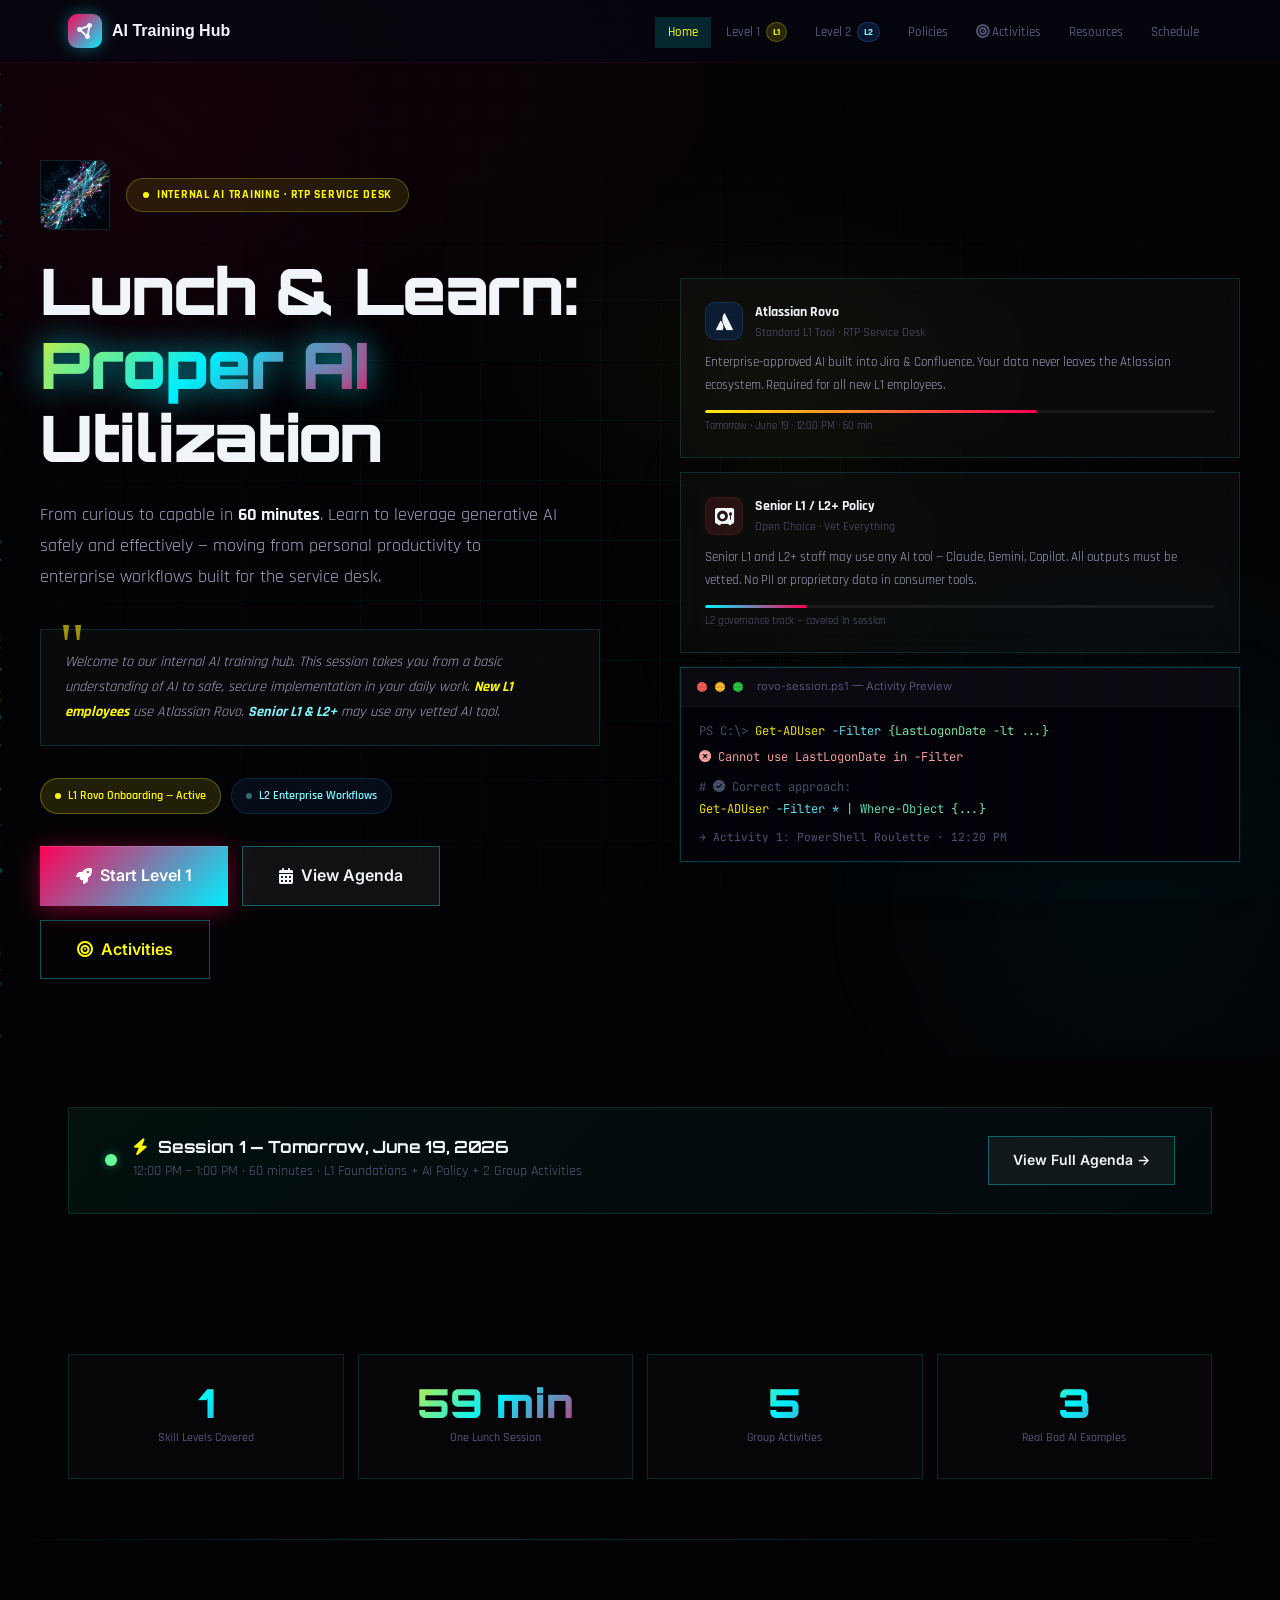
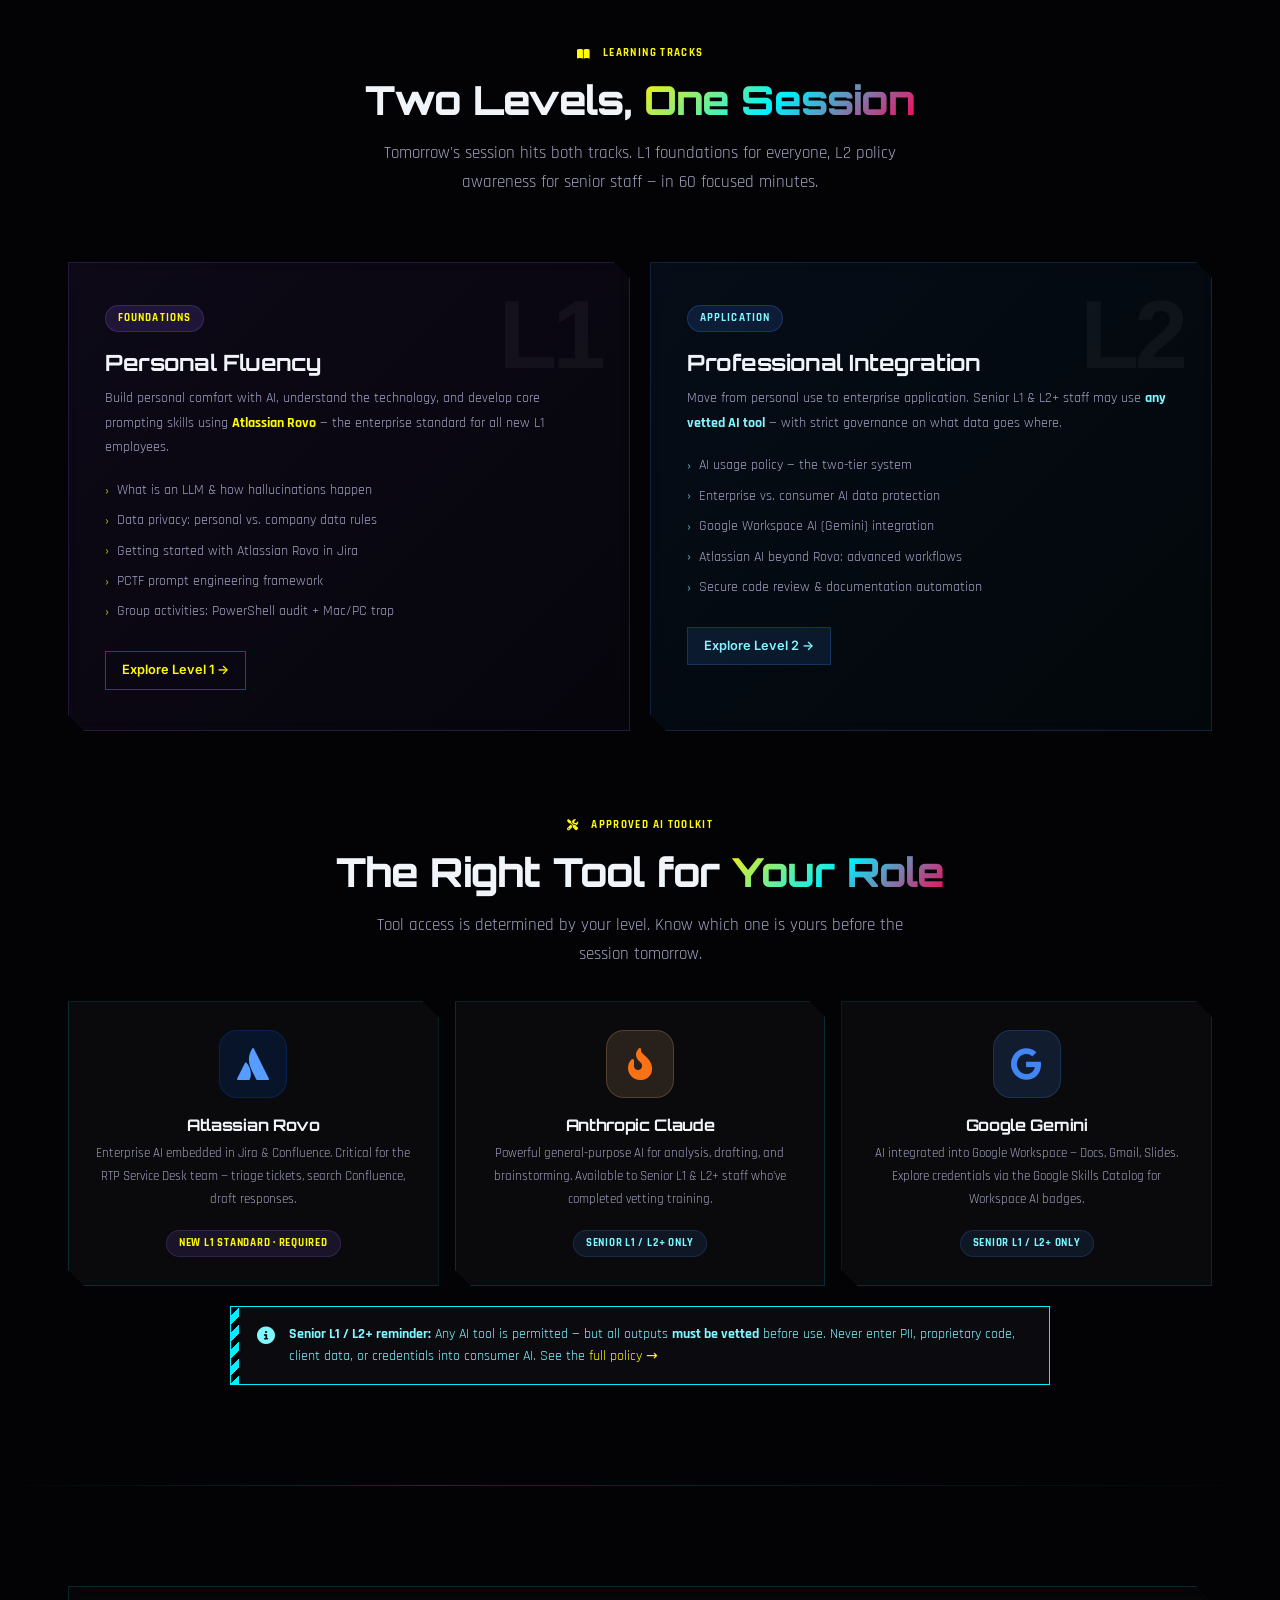
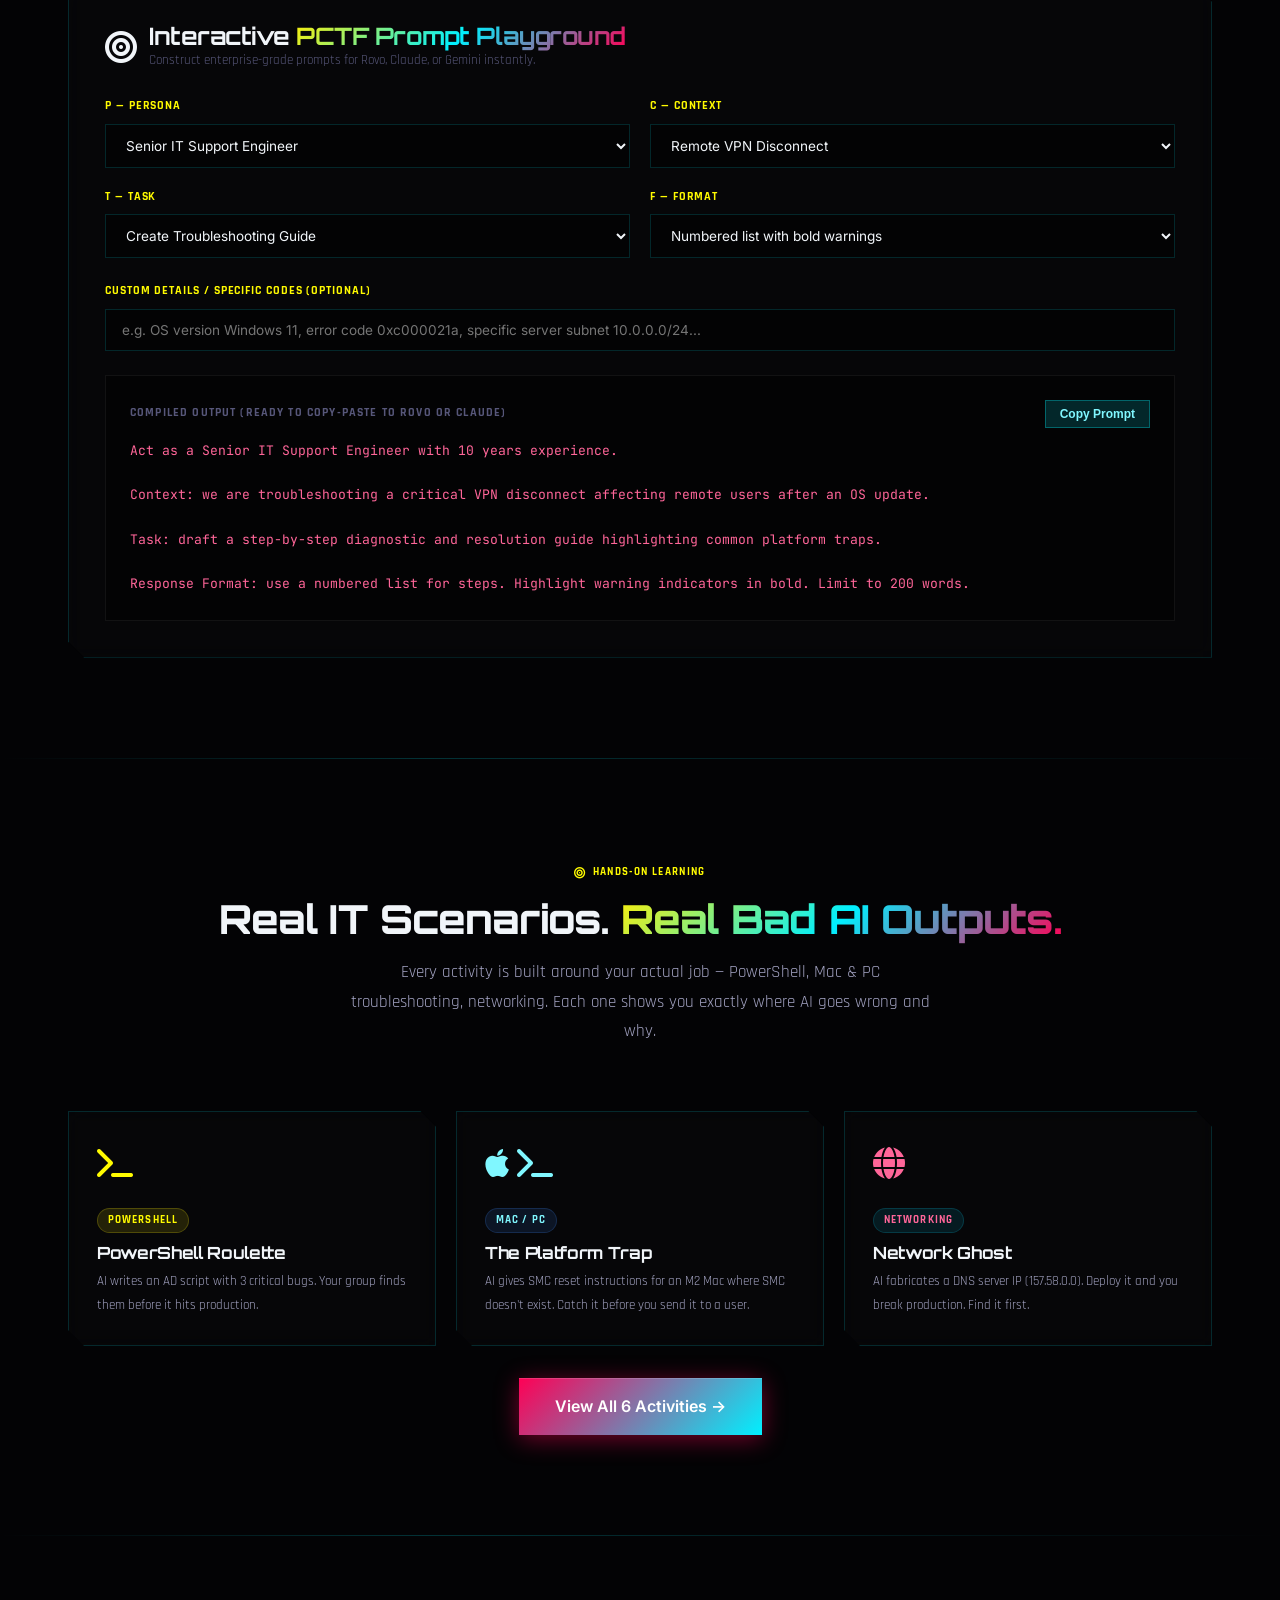
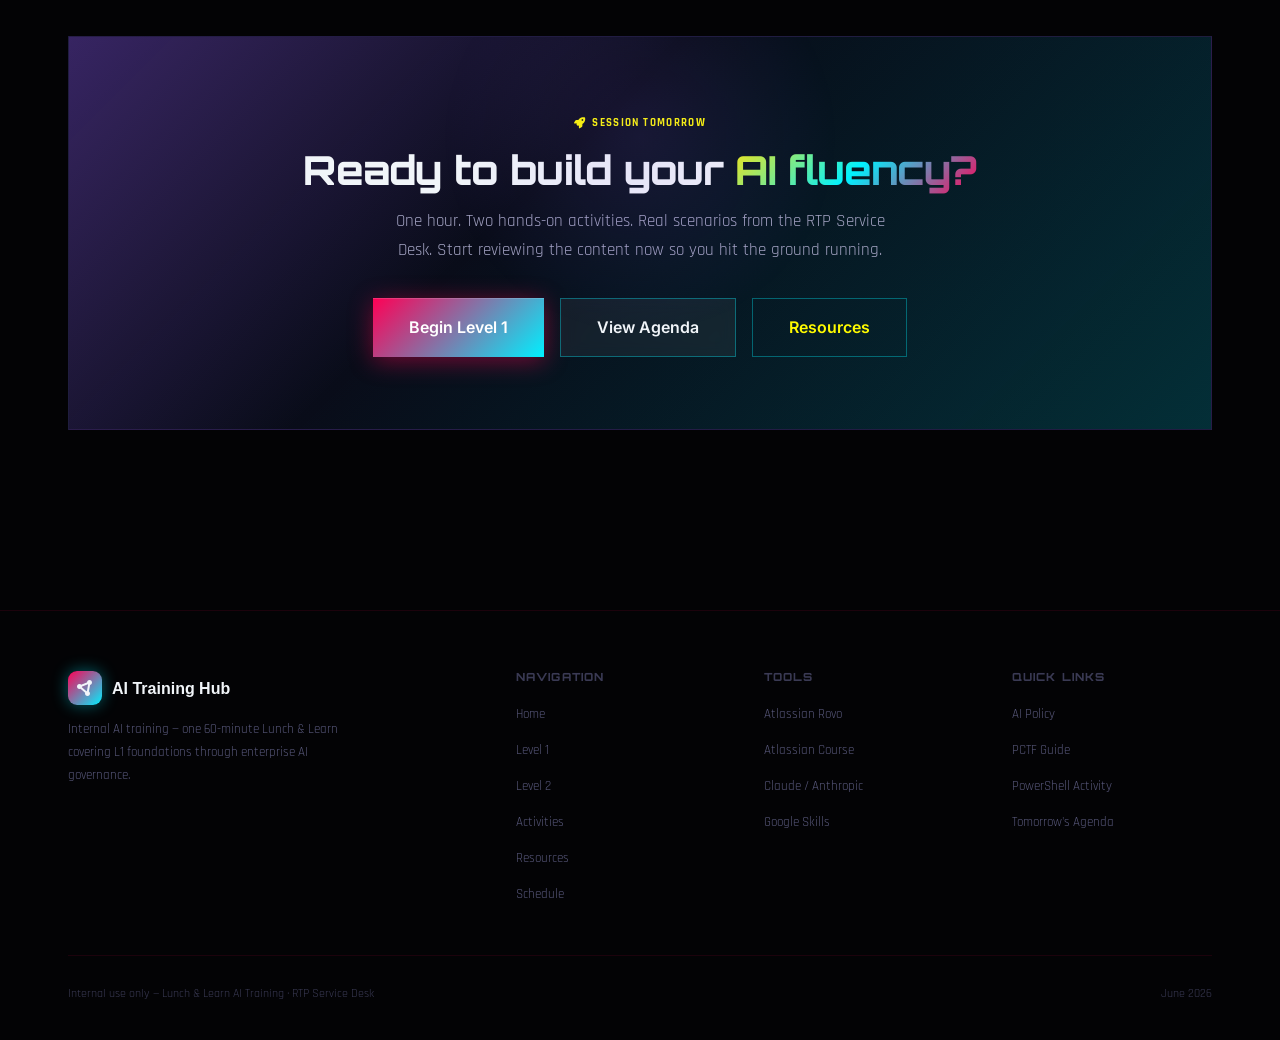
==== commit d85a8e58: "feat: remove password from instructor portal — direct URL access only, strip all footer links" ====
--- a/index.html
+++ b/index.html
@@ -545,7 +545,7 @@
             <li><a href="level1.html#prompting">PCTF Guide</a></li>
             <li><a href="activities.html#act1">PowerShell Activity</a></li>
             <li><a href="schedule.html">Tomorrow's Agenda</a></li>
-            <li><a href="instructor.html" style="color:rgba(139,92,246,0.8);"><span style="margin-right:6px;"><i class="fa-solid fa-lock"></i></span>Instructor Portal</a></li>
+            
           </ul>
         </div>
       </div>
--- a/style.css
+++ b/style.css
@@ -918,20 +918,6 @@
 .pctf-card h5 { font-size: 0.82rem; margin-bottom: 5px; }
 .pctf-card p  { font-size: 0.73rem; color: var(--text-muted); }
 
-/* ── Accordion ───────────────────────────────────────────────── */
-.accordion-item { border: 1px solid var(--border); border-radius: var(--radius-md); margin-bottom: 6px; overflow: hidden; background: var(--bg-card); }
-.accordion-trigger {
-  width: 100%; background: none; border: none;
-  padding: 16px 20px; text-align: left; cursor: pointer;
-  display: flex; justify-content: space-between; align-items: center;
-  color: var(--text-primary); font-family: 'Inter', sans-serif;
-  font-size: 0.875rem; font-weight: 600; transition: var(--transition);
-}
-.accordion-trigger:hover { background: var(--bg-card-hover); }
-.accordion-content { max-height: 0; overflow: hidden; transition: max-height 0.3s ease; padding: 0 20px; }
-.accordion-item.open .accordion-content { padding: 0 20px 16px; }
-.accordion-arrow { transition: transform 0.3s ease; color: var(--text-muted); }
-.accordion-item.open .accordion-arrow { transform: rotate(180deg); }
 
 /* ── Cheat sheet table ───────────────────────────────────────── */
 .cheat-sheet {
